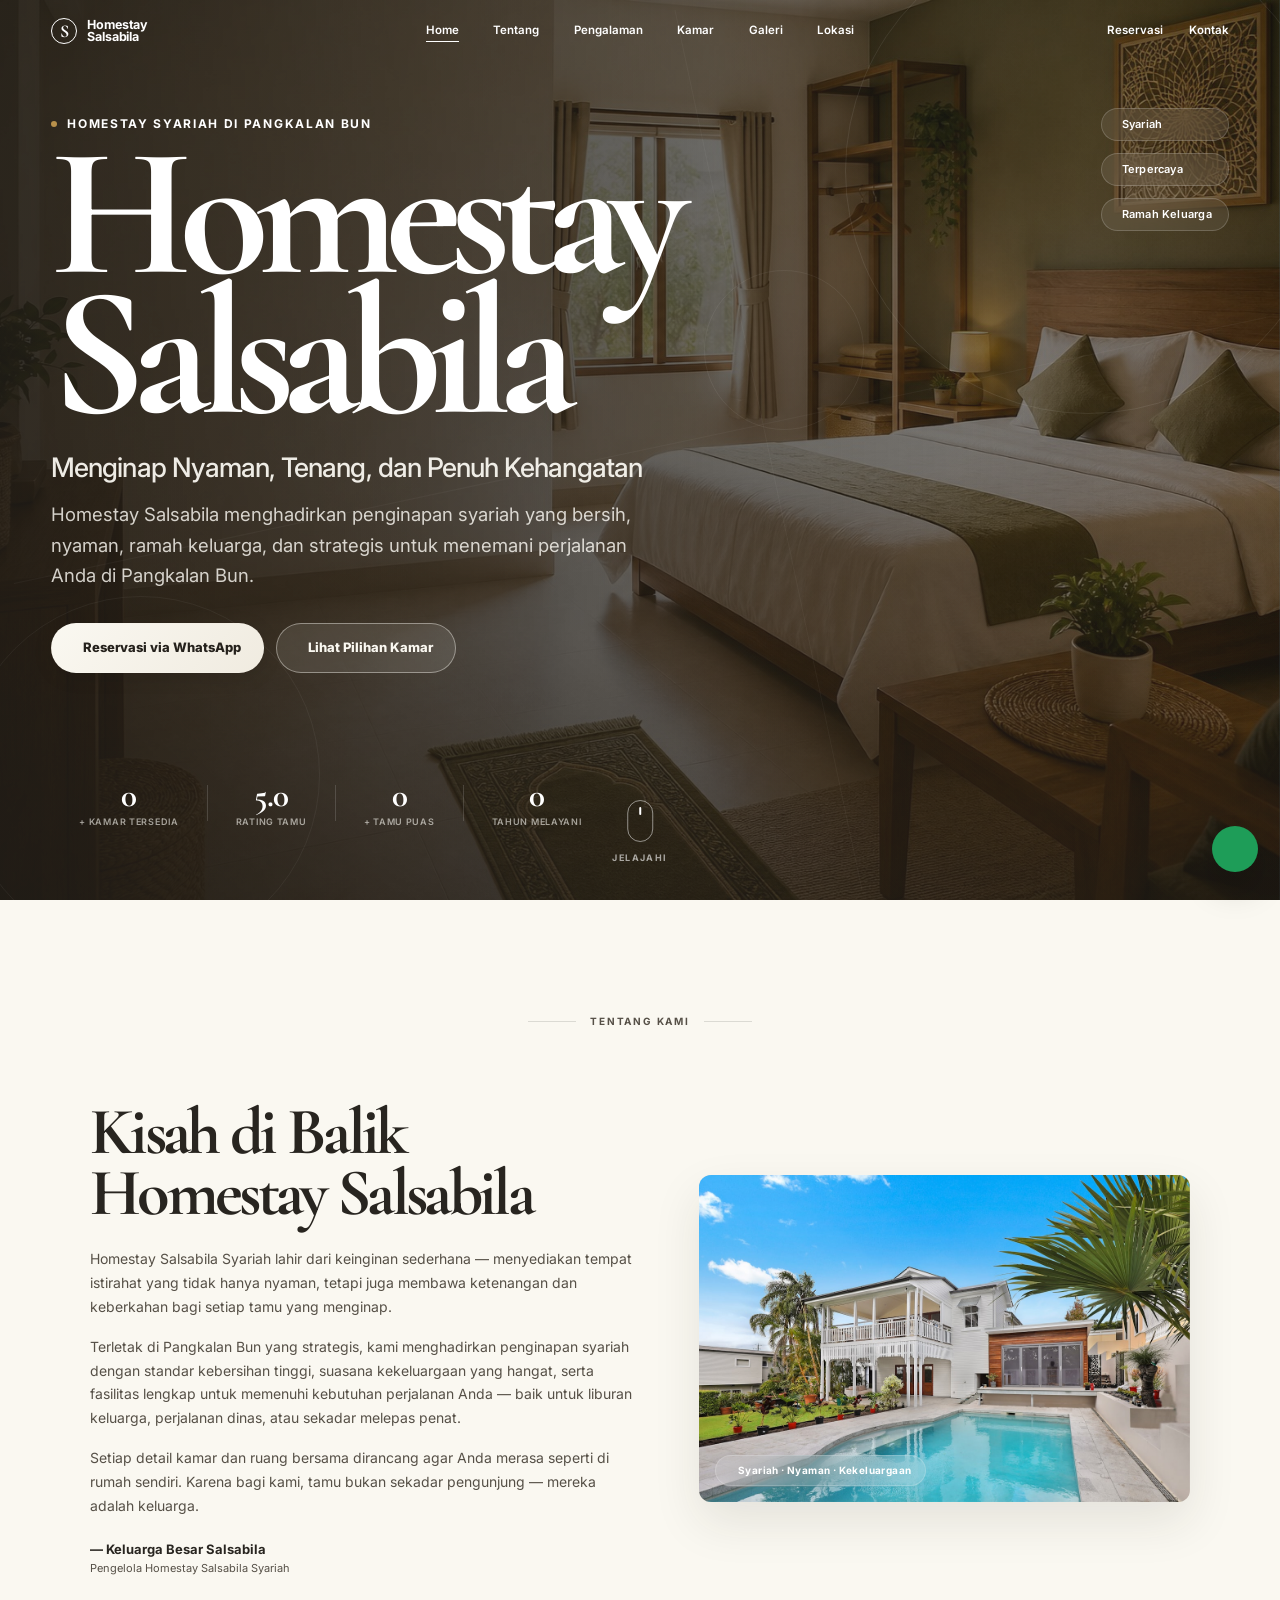
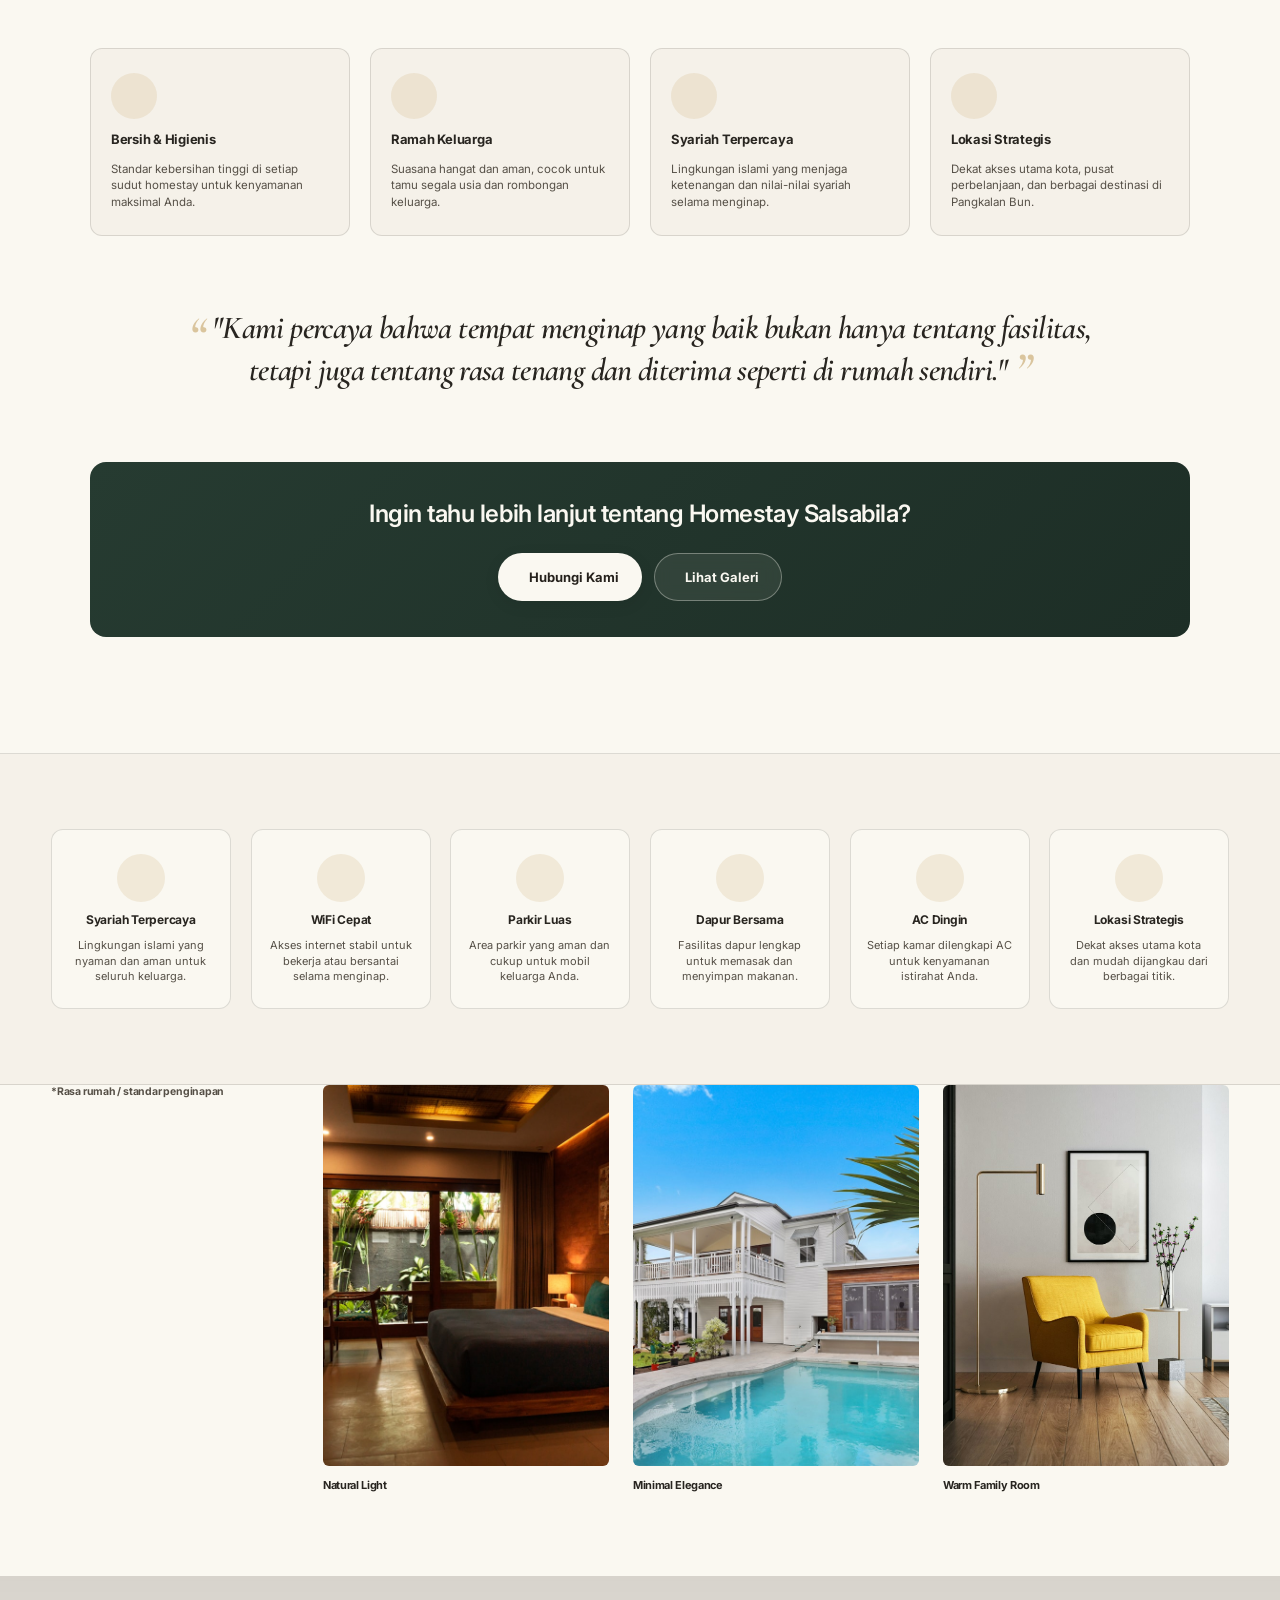
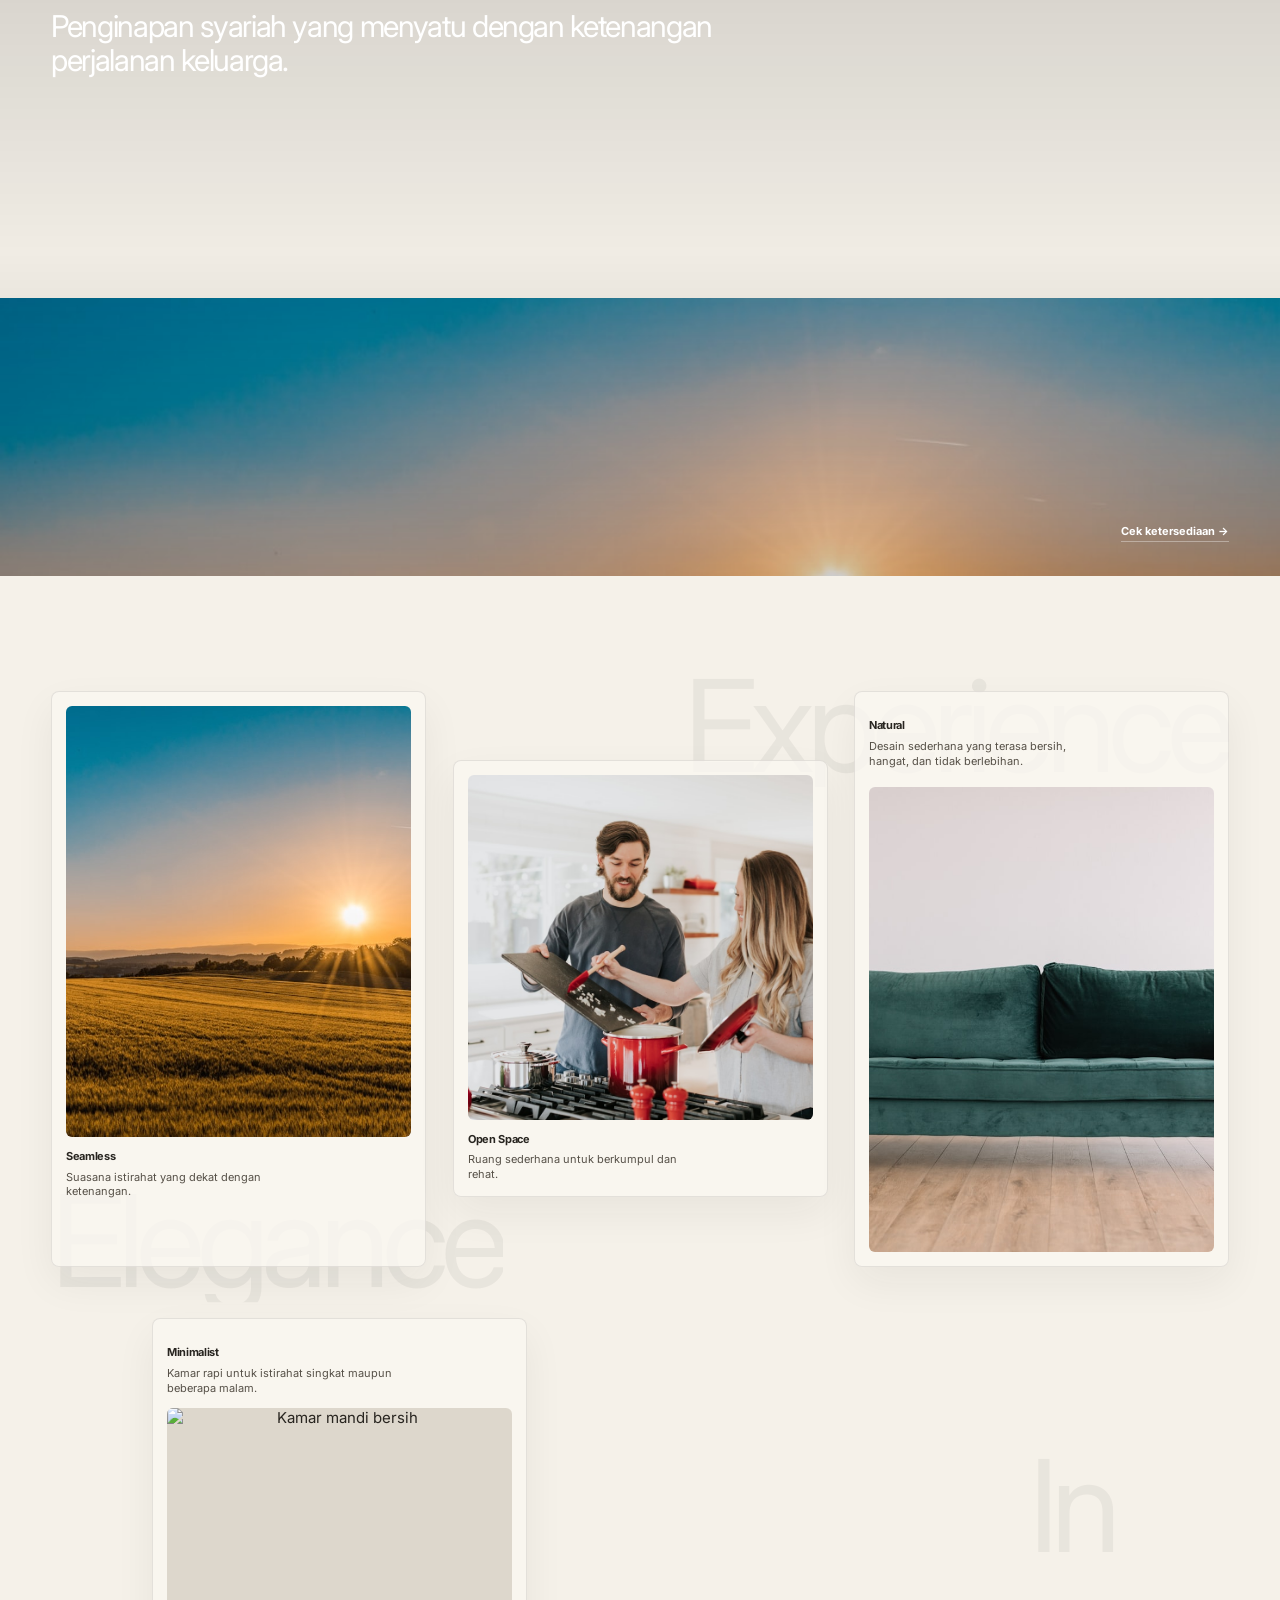
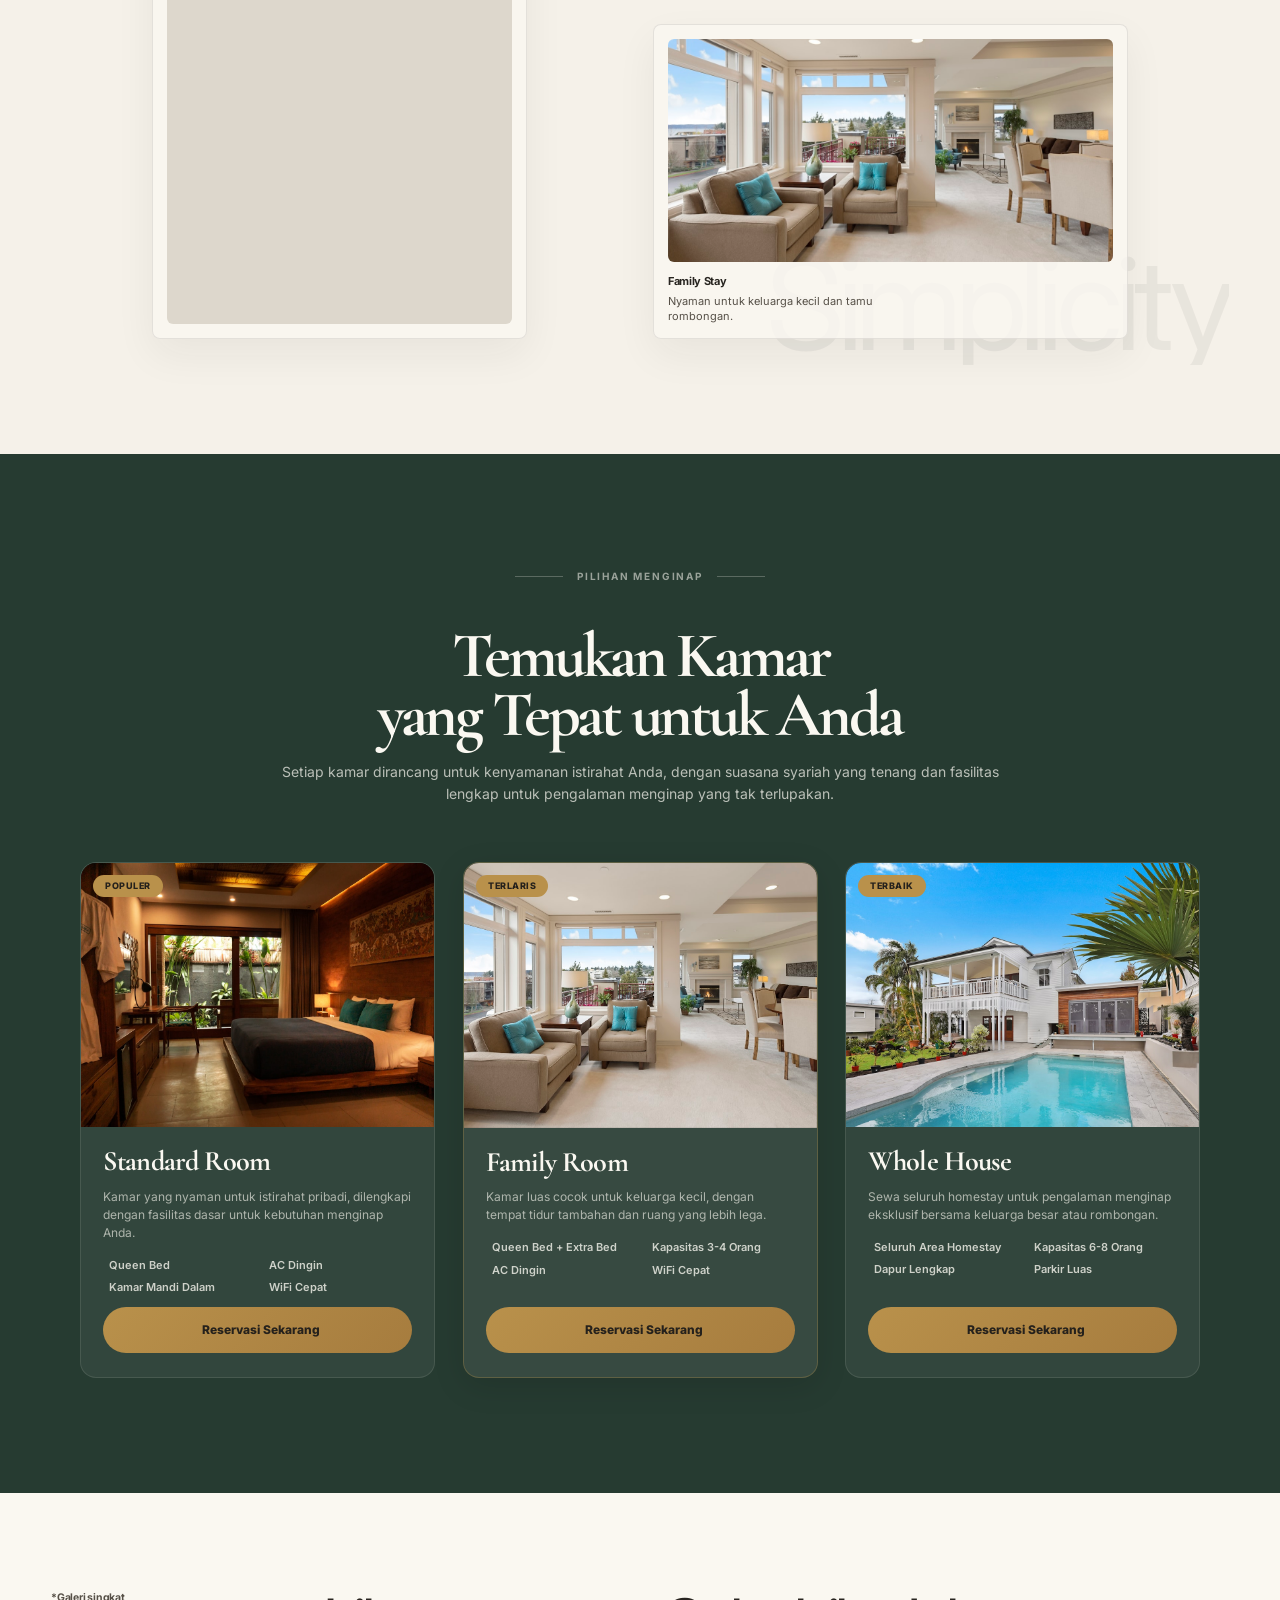
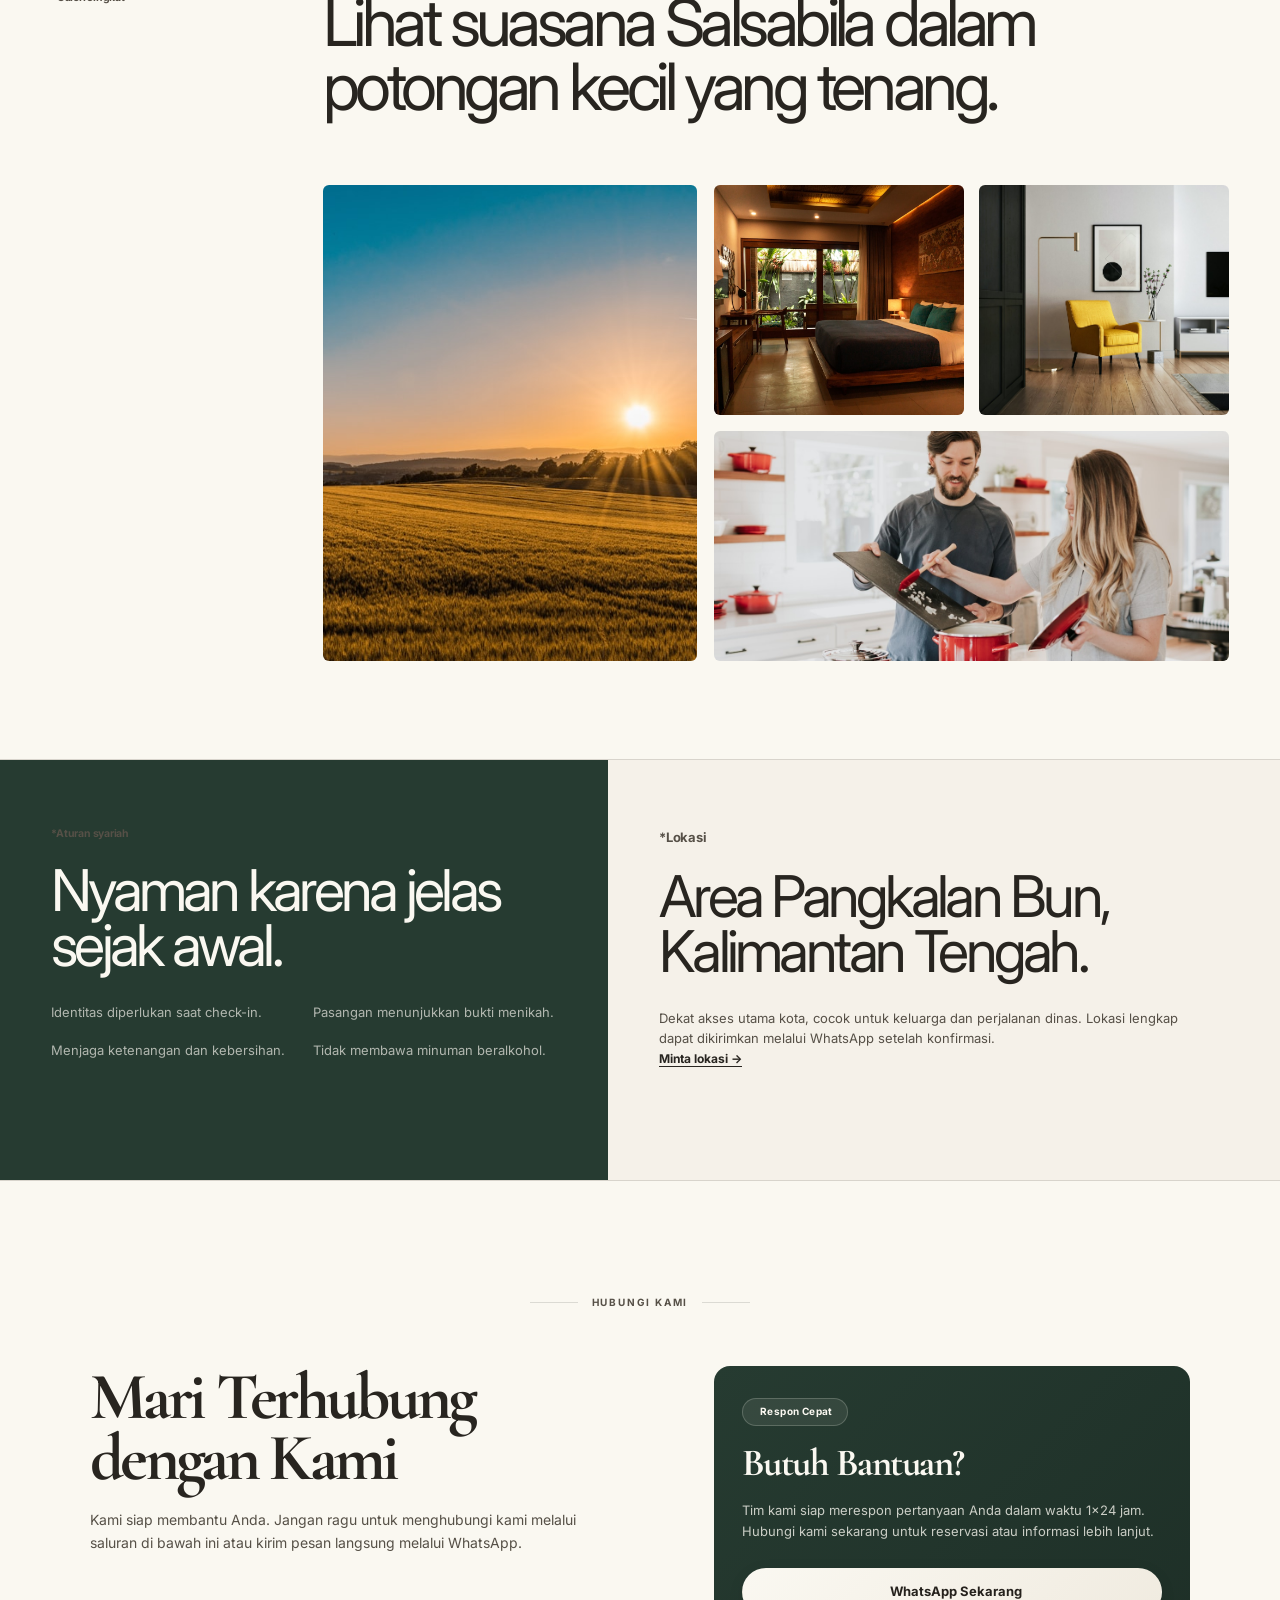
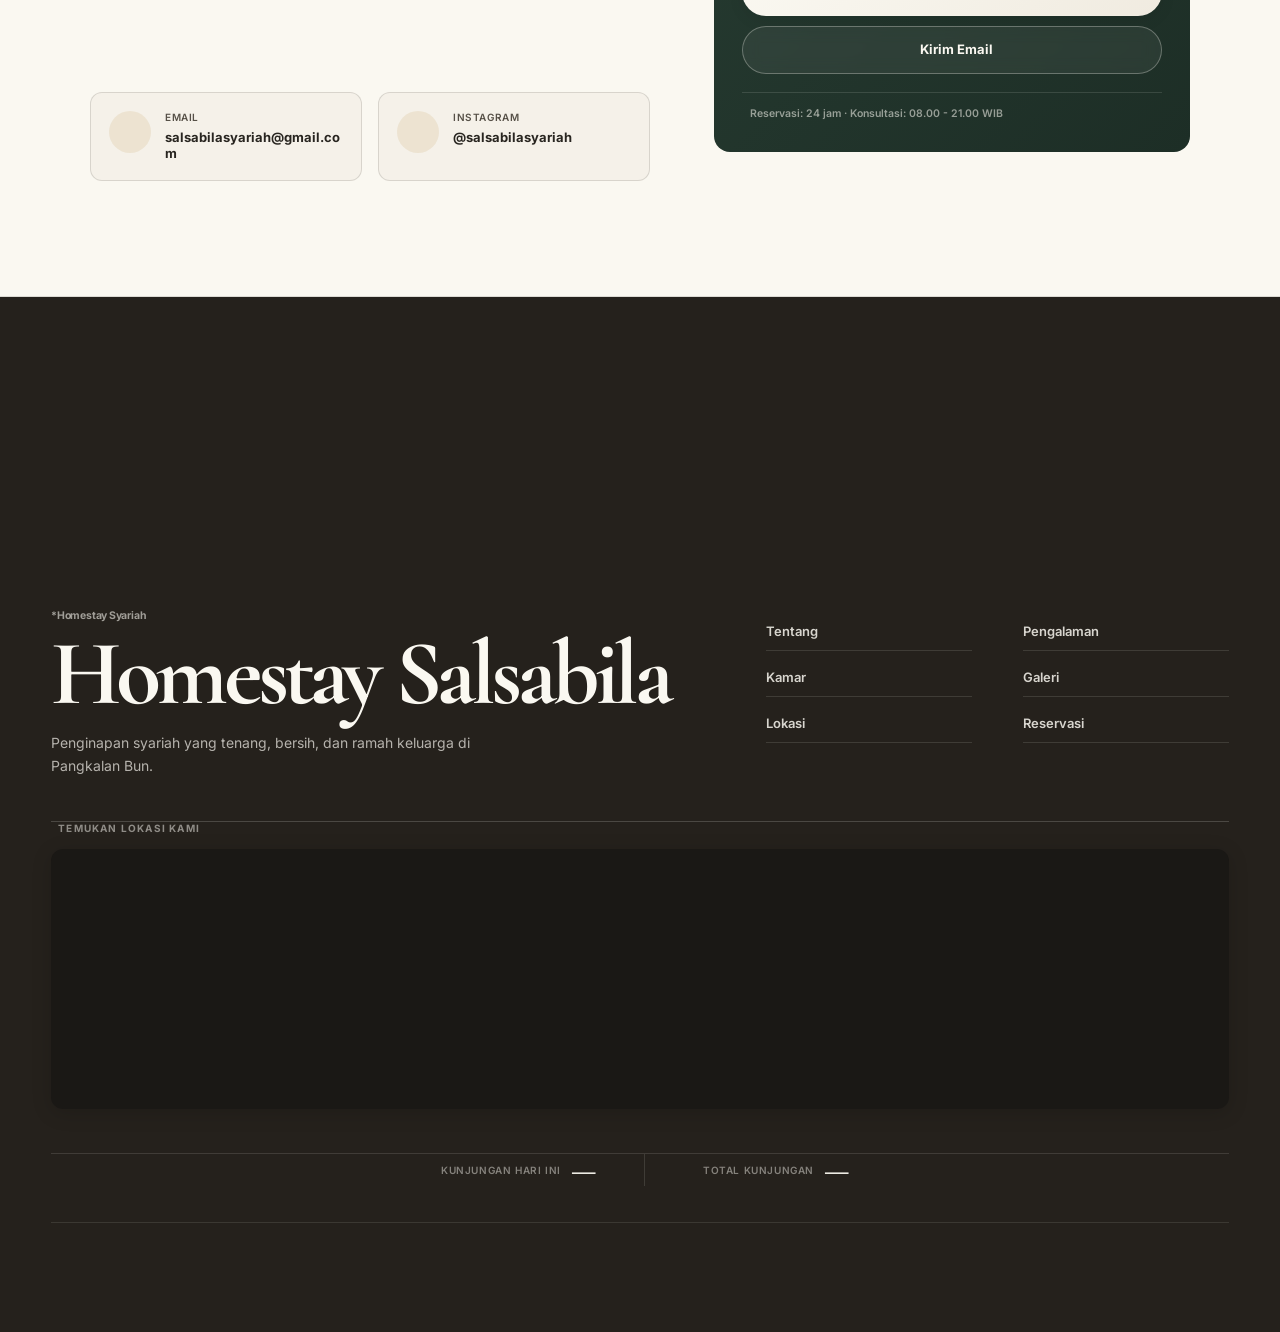
==== index.html @ b88ed438 "feat: website homestay salsabila - premium landing page" ====
<!DOCTYPE html>
<html lang="id">
<head>
  <meta charset="UTF-8">
  <meta name="viewport" content="width=device-width, initial-scale=1.0">
  <meta name="description" content="Homestay Salsabila Syariah, penginapan syariah yang tenang, bersih, dan ramah keluarga di Pangkalan Bun.">
  <title>Homestay Salsabila Syariah | Pangkalan Bun</title>
  <link rel="preconnect" href="https://fonts.googleapis.com">
  <link rel="preconnect" href="https://fonts.gstatic.com" crossorigin>
  <link href="https://fonts.googleapis.com/css2?family=Cormorant+Garamond:wght@500;600;700&family=Inter:wght@400;500;600;700&display=swap" rel="stylesheet">
  <link rel="stylesheet" href="assets/css/style.css">
</head>
<body>
  <!-- Loading Screen -->
  <div class="loader" id="loader" aria-hidden="true">
    <div class="loader-content">
      <div class="loader-icon">
        <span>S</span>
      </div>
      <div class="loader-text">
        <span class="loader-title">Homestay Salsabila</span>
        <span class="loader-sub">Syariah · Nyaman · Kekeluargaan</span>
      </div>
      <div class="loader-bar">
        <span></span>
      </div>
      <div class="loader-dots">
        <span></span><span></span><span></span>
      </div>
    </div>
  </div>
<body>
  <header class="site-header" id="siteHeader">
    <nav class="nav-shell" aria-label="Navigasi utama">
      <a class="brand" href="#home" aria-label="Homestay Salsabila Syariah">
        <span class="brand-icon">S</span>
        <span>Homestay<br>Salsabila</span>
      </a>

      <button class="nav-toggle" id="navToggle" type="button" aria-label="Buka menu" aria-expanded="false">
        <span></span>
        <span></span>
      </button>

      <div class="nav-panel" id="navPanel">
        <a class="nav-link active" href="#home">Home</a>
        <a class="nav-link" href="#tentang">Tentang</a>
        <a class="nav-link" href="#pengalaman">Pengalaman</a>
        <a class="nav-link" href="#kamar">Kamar</a>
        <a class="nav-link" href="#galeri">Galeri</a>
        <a class="nav-link" href="#lokasi">Lokasi</a>
      </div>

      <div class="nav-actions">
        <a href="https://wa.me/6281234567890?text=Halo%20Homestay%20Salsabila%20Syariah%2C%20saya%20ingin%20menanyakan%20ketersediaan%20kamar." target="_blank" rel="noopener">Reservasi</a>
        <a href="#kontak">Kontak</a>
      </div>
    </nav>
  </header>

  <main>
    <section class="hero section-watch" id="home">
      <img class="hero-image" src="assets/img/hero.jpg" alt="Foto utama Homestay Salsabila Syariah">
      <div class="hero-scrim"></div>

      <!-- Decorative floating elements -->
      <div class="hero-deco">
        <div class="deco-circle deco-circle--1"></div>
        <div class="deco-circle deco-circle--2"></div>
        <div class="deco-circle deco-circle--3"></div>
        <div class="deco-line deco-line--h"></div>
        <div class="deco-line deco-line--v"></div>
      </div>

      <!-- Floating badges -->
      <div class="hero-badges">
        <div class="badge badge--syariah">
          <i data-lucide="moon" aria-hidden="true"></i>
          <span>Syariah</span>
        </div>
        <div class="badge badge--trusted">
          <i data-lucide="star" aria-hidden="true"></i>
          <span>Terpercaya</span>
        </div>
        <div class="badge badge--family">
          <i data-lucide="heart" aria-hidden="true"></i>
          <span>Ramah Keluarga</span>
        </div>
      </div>

      <div class="hero-inner">
        <div class="hero-copy">
          <p class="hero-kicker">
            <span class="kicker-dot"></span>
            Homestay Syariah di Pangkalan Bun
          </p>
          <h1>Homestay Salsabila</h1>
          <p class="hero-tagline">Menginap Nyaman, Tenang, dan Penuh Kehangatan</p>
          <p class="hero-description">Homestay Salsabila menghadirkan penginapan syariah yang bersih, nyaman, ramah keluarga, dan strategis untuk menemani perjalanan Anda di Pangkalan Bun.</p>
          <div class="hero-actions">
            <a class="hero-btn hero-btn-primary" href="https://wa.me/6281234567890?text=Halo%20Homestay%20Salsabila%20Syariah%2C%20saya%20ingin%20menanyakan%20ketersediaan%20kamar." target="_blank" rel="noopener">
              <i data-lucide="message-circle" aria-hidden="true"></i>
              Reservasi via WhatsApp
            </a>
            <a class="hero-btn hero-btn-secondary" href="#kamar">
              <i data-lucide="chevron-right" aria-hidden="true"></i>
              Lihat Pilihan Kamar
            </a>
          </div>
        </div>

        <!-- Trust Stats -->
        <div class="hero-stats">
          <div class="stat-item">
            <span class="stat-number" data-count="50">0</span>
            <span class="stat-label">+ Kamar Tersedia</span>
          </div>
          <div class="stat-divider"></div>
          <div class="stat-item">
            <span class="stat-number">5.0</span>
            <span class="stat-label">Rating Tamu</span>
          </div>
          <div class="stat-divider"></div>
          <div class="stat-item">
            <span class="stat-number" data-count="200">0</span>
            <span class="stat-label">+ Tamu Puas</span>
          </div>
          <div class="stat-divider"></div>
          <div class="stat-item">
            <span class="stat-number" data-count="3">0</span>
            <span class="stat-label">Tahun Melayani</span>
          </div>
        </div>

        <a class="scroll-cue" href="#tentang" aria-label="Lihat detail">
          <span></span>
          <span class="scroll-text">Jelajahi</span>
        </a>
      </div>
    </section>

    <section class="about section-watch" id="tentang">
      <div class="about-shell">
        <!-- Section label -->
        <div class="about-label">
          <span class="about-label-line"></span>
          <span class="about-label-text">Tentang Kami</span>
          <span class="about-label-line"></span>
        </div>

        <!-- Main story -->
        <div class="about-story">
          <div class="about-story-text">
            <h2>Kisah di Balik<br>Homestay Salsabila</h2>
            <div class="about-story-content">
              <p>Homestay Salsabila Syariah lahir dari keinginan sederhana — menyediakan tempat istirahat yang tidak hanya nyaman, tetapi juga membawa ketenangan dan keberkahan bagi setiap tamu yang menginap.</p>
              <p>Terletak di Pangkalan Bun yang strategis, kami menghadirkan penginapan syariah dengan standar kebersihan tinggi, suasana kekeluargaan yang hangat, serta fasilitas lengkap untuk memenuhi kebutuhan perjalanan Anda — baik untuk liburan keluarga, perjalanan dinas, atau sekadar melepas penat.</p>
              <p>Setiap detail kamar dan ruang bersama dirancang agar Anda merasa seperti di rumah sendiri. Karena bagi kami, tamu bukan sekadar pengunjung — mereka adalah keluarga.</p>
            </div>
            <div class="about-signature">
              <span class="about-signature-name">— Keluarga Besar Salsabila</span>
              <span class="about-signature-role">Pengelola Homestay Salsabila Syariah</span>
            </div>
          </div>
          <div class="about-story-media">
            <div class="about-image-stack">
              <img src="assets/img/gallery-exterior.jpg" alt="Fasad Homestay Salsabila" loading="lazy">
              <div class="about-image-accent">
                <i data-lucide="home" aria-hidden="true"></i>
                <span>Syariah · Nyaman · Kekeluargaan</span>
              </div>
            </div>
          </div>
        </div>

        <!-- Values pillars -->
        <div class="about-values">
          <article class="about-value-card">
            <div class="value-icon">
              <i data-lucide="leaf" aria-hidden="true"></i>
            </div>
            <h3>Bersih & Higienis</h3>
            <p>Standar kebersihan tinggi di setiap sudut homestay untuk kenyamanan maksimal Anda.</p>
          </article>
          <article class="about-value-card">
            <div class="value-icon">
              <i data-lucide="users" aria-hidden="true"></i>
            </div>
            <h3>Ramah Keluarga</h3>
            <p>Suasana hangat dan aman, cocok untuk tamu segala usia dan rombongan keluarga.</p>
          </article>
          <article class="about-value-card">
            <div class="value-icon">
              <i data-lucide="moon" aria-hidden="true"></i>
            </div>
            <h3>Syariah Terpercaya</h3>
            <p>Lingkungan islami yang menjaga ketenangan dan nilai-nilai syariah selama menginap.</p>
          </article>
          <article class="about-value-card">
            <div class="value-icon">
              <i data-lucide="map-pin" aria-hidden="true"></i>
            </div>
            <h3>Lokasi Strategis</h3>
            <p>Dekat akses utama kota, pusat perbelanjaan, dan berbagai destinasi di Pangkalan Bun.</p>
          </article>
        </div>

        <!-- Mission statement -->
        <div class="about-mission">
          <blockquote>
            <p>"Kami percaya bahwa tempat menginap yang baik bukan hanya tentang fasilitas, tetapi juga tentang rasa tenang dan diterima seperti di rumah sendiri."</p>
          </blockquote>
        </div>

        <!-- CTA -->
        <div class="about-cta">
          <p>Ingin tahu lebih lanjut tentang Homestay Salsabila?</p>
          <div class="about-cta-actions">
            <a class="about-btn about-btn-primary" href="https://wa.me/6281234567890?text=Halo%20Homestay%20Salsabila%20Syariah%2C%20saya%20ingin%20mengetahui%20lebih%20lanjut%20tentang%20homestay." target="_blank" rel="noopener">
              <i data-lucide="message-circle" aria-hidden="true"></i>
              Hubungi Kami
            </a>
            <a class="about-btn about-btn-secondary" href="#galeri">
              <i data-lucide="image" aria-hidden="true"></i>
              Lihat Galeri
            </a>
          </div>
        </div>
      </div>
    </section>

    <!-- Amenities / Why Choose Us -->
    <section class="amenities-strip" aria-label="Mengapa memilih kami">
      <div class="amenities-grid">
        <article class="amenity-card">
          <div class="amenity-icon">
            <i data-lucide="shield-check" aria-hidden="true"></i>
          </div>
          <h3>Syariah Terpercaya</h3>
          <p>Lingkungan islami yang nyaman dan aman untuk seluruh keluarga.</p>
        </article>
        <article class="amenity-card">
          <div class="amenity-icon">
            <i data-lucide="wifi" aria-hidden="true"></i>
          </div>
          <h3>WiFi Cepat</h3>
          <p>Akses internet stabil untuk bekerja atau bersantai selama menginap.</p>
        </article>
        <article class="amenity-card">
          <div class="amenity-icon">
            <i data-lucide="car" aria-hidden="true"></i>
          </div>
          <h3>Parkir Luas</h3>
          <p>Area parkir yang aman dan cukup untuk mobil keluarga Anda.</p>
        </article>
        <article class="amenity-card">
          <div class="amenity-icon">
            <i data-lucide="utensils-crossed" aria-hidden="true"></i>
          </div>
          <h3>Dapur Bersama</h3>
          <p>Fasilitas dapur lengkap untuk memasak dan menyimpan makanan.</p>
        </article>
        <article class="amenity-card">
          <div class="amenity-icon">
            <i data-lucide="wind" aria-hidden="true"></i>
          </div>
          <h3>AC Dingin</h3>
          <p>Setiap kamar dilengkapi AC untuk kenyamanan istirahat Anda.</p>
        </article>
        <article class="amenity-card">
          <div class="amenity-icon">
            <i data-lucide="map-pin" aria-hidden="true"></i>
          </div>
          <h3>Lokasi Strategis</h3>
          <p>Dekat akses utama kota dan mudah dijangkau dari berbagai titik.</p>
        </article>
      </div>
    </section>

    <section class="image-cards" aria-label="Sorotan homestay">
      <p class="tiny-label">*Rasa rumah / standar penginapan</p>
      <div class="mini-gallery" id="miniGallery">
        <article>
          <button class="gallery-trigger" type="button" data-lightbox="assets/img/gallery-bedroom.jpg" data-caption="Kamar dengan cahaya natural">
            <img src="assets/img/gallery-bedroom.jpg" alt="Kamar dengan cahaya natural" loading="lazy">
          </button>
          <h2>Natural Light</h2>
        </article>
        <article>
          <button class="gallery-trigger" type="button" data-lightbox="assets/img/gallery-exterior.jpg" data-caption="Kesederhanaan fasad">
            <img src="assets/img/gallery-exterior.jpg" alt="Tampak depan homestay" loading="lazy">
          </button>
          <h2>Minimal Elegance</h2>
        </article>
        <article>
          <button class="gallery-trigger" type="button" data-lightbox="assets/img/gallery-living.jpg" data-caption="Ruang bersama yang lapang">
            <img src="assets/img/gallery-living.jpg" alt="Ruang keluarga" loading="lazy">
          </button>
          <h2>Warm Family Room</h2>
        </article>
      </div>
    </section>

    <section class="landscape-band">
      <img src="assets/img/gallery-landscape.jpg" alt="Lanskap tenang di sekitar homestay" loading="lazy">
      <div class="band-caption">
        <p>Penginapan syariah yang menyatu dengan ketenangan perjalanan keluarga.</p>
        <a href="https://wa.me/6281234567890?text=Halo%20Homestay%20Salsabila%20Syariah%2C%20saya%20ingin%20menanyakan%20ketersediaan%20kamar." target="_blank" rel="noopener">Cek ketersediaan &rarr;</a>
      </div>
    </section>

    <section class="editorial section-watch" id="pengalaman">
      <div class="editorial-cell image-a">
        <button class="gallery-trigger" type="button" data-lightbox="assets/img/gallery-landscape.jpg" data-caption="Area homestay yang tenang">
          <img src="assets/img/gallery-landscape.jpg" alt="Homestay di lanskap terbuka" loading="lazy">
        </button>
        <h3>Seamless</h3>
        <p>Suasana istirahat yang dekat dengan ketenangan.</p>
      </div>

      <h2 class="display-word word-experience">Experience</h2>

      <div class="editorial-cell image-b">
        <button class="gallery-trigger" type="button" data-lightbox="assets/img/gallery-kitchen.jpg" data-caption="Dapur dan area bersama">
          <img src="assets/img/gallery-kitchen.jpg" alt="Sudut dapur homestay" loading="lazy">
        </button>
        <h3>Open Space</h3>
        <p>Ruang sederhana untuk berkumpul dan rehat.</p>
      </div>

      <div class="editorial-copy image-c">
        <h3>Natural</h3>
        <p>Desain sederhana yang terasa bersih, hangat, dan tidak berlebihan.</p>
        <button class="gallery-trigger" type="button" data-lightbox="assets/img/gallery-dining.jpg" data-caption="Ruang makan yang hangat dan bersih">
          <img src="assets/img/gallery-dining.jpg" alt="Ruang makan homestay" loading="lazy">
        </button>
      </div>

      <h2 class="display-word word-elegance">Elegance</h2>

      <div class="editorial-cell image-d">
        <h3>Minimalist</h3>
        <p>Kamar rapi untuk istirahat singkat maupun beberapa malam.</p>
        <button class="gallery-trigger" type="button" data-lightbox="assets/img/gallery-bathroom.jpg" data-caption="Kamar mandi bersih">
          <img src="assets/img/gallery-bathroom.jpg" alt="Kamar mandi bersih" loading="lazy">
        </button>
      </div>

      <div class="editorial-cell image-e">
        <button class="gallery-trigger" type="button" data-lightbox="assets/img/gallery-family-room.jpg" data-caption="Family room">
          <img src="assets/img/gallery-family-room.jpg" alt="Family room" loading="lazy">
        </button>
        <h3>Family Stay</h3>
        <p>Nyaman untuk keluarga kecil dan tamu rombongan.</p>
      </div>

      <h2 class="display-word word-in">In</h2>
      <h2 class="display-word word-simplicity">Simplicity</h2>
    </section>

    <section class="rooms section-watch" id="kamar">
      <!-- Section label -->
      <div class="rooms-label">
        <span class="rooms-label-line"></span>
        <span class="rooms-label-text">Pilihan Menginap</span>
        <span class="rooms-label-line"></span>
      </div>

      <div class="rooms-header">
        <h2>Temukan Kamar<br>yang Tepat untuk Anda</h2>
        <p>Setiap kamar dirancang untuk kenyamanan istirahat Anda, dengan suasana syariah yang tenang dan fasilitas lengkap untuk pengalaman menginap yang tak terlupakan.</p>
      </div>

      <div class="rooms-grid">
        <!-- Standard Room -->
        <article class="room-card">
          <div class="room-card-image">
            <img src="assets/img/gallery-bedroom.jpg" alt="Standard Room" loading="lazy">
            <div class="room-card-badge">Populer</div>
          </div>
          <div class="room-card-body">
            <h3>Standard Room</h3>
            <p class="room-card-desc">Kamar yang nyaman untuk istirahat pribadi, dilengkapi dengan fasilitas dasar untuk kebutuhan menginap Anda.</p>
            <ul class="room-card-features">
              <li><i data-lucide="bed-double" aria-hidden="true"></i>Queen Bed</li>
              <li><i data-lucide="wind" aria-hidden="true"></i>AC Dingin</li>
              <li><i data-lucide="bath" aria-hidden="true"></i>Kamar Mandi Dalam</li>
              <li><i data-lucide="wifi" aria-hidden="true"></i>WiFi Cepat</li>
            </ul>
            <a class="room-card-btn" href="https://wa.me/6281234567890?text=Halo%20Homestay%20Salsabila%20Syariah%2C%20saya%20ingin%20reservasi%20Standard%20Room." target="_blank" rel="noopener">
              <i data-lucide="message-circle" aria-hidden="true"></i>
              Reservasi Sekarang
            </a>
          </div>
        </article>

        <!-- Family Room -->
        <article class="room-card room-card--featured">
          <div class="room-card-image">
            <img src="assets/img/gallery-family-room.jpg" alt="Family Room" loading="lazy">
            <div class="room-card-badge">Terlaris</div>
          </div>
          <div class="room-card-body">
            <h3>Family Room</h3>
            <p class="room-card-desc">Kamar luas cocok untuk keluarga kecil, dengan tempat tidur tambahan dan ruang yang lebih lega.</p>
            <ul class="room-card-features">
              <li><i data-lucide="bed-double" aria-hidden="true"></i>Queen Bed + Extra Bed</li>
              <li><i data-lucide="users" aria-hidden="true"></i>Kapasitas 3-4 Orang</li>
              <li><i data-lucide="wind" aria-hidden="true"></i>AC Dingin</li>
              <li><i data-lucide="wifi" aria-hidden="true"></i>WiFi Cepat</li>
            </ul>
            <a class="room-card-btn" href="https://wa.me/6281234567890?text=Halo%20Homestay%20Salsabila%20Syariah%2C%20saya%20ingin%20reservasi%20Family%20Room." target="_blank" rel="noopener">
              <i data-lucide="message-circle" aria-hidden="true"></i>
              Reservasi Sekarang
            </a>
          </div>
        </article>

        <!-- Whole House -->
        <article class="room-card">
          <div class="room-card-image">
            <img src="assets/img/gallery-exterior.jpg" alt="Whole House" loading="lazy">
            <div class="room-card-badge">Terbaik</div>
          </div>
          <div class="room-card-body">
            <h3>Whole House</h3>
            <p class="room-card-desc">Sewa seluruh homestay untuk pengalaman menginap eksklusif bersama keluarga besar atau rombongan.</p>
            <ul class="room-card-features">
              <li><i data-lucide="home" aria-hidden="true"></i>Seluruh Area Homestay</li>
              <li><i data-lucide="users" aria-hidden="true"></i>Kapasitas 6-8 Orang</li>
              <li><i data-lucide="utensils-crossed" aria-hidden="true"></i>Dapur Lengkap</li>
              <li><i data-lucide="car" aria-hidden="true"></i>Parkir Luas</li>
            </ul>
            <a class="room-card-btn" href="https://wa.me/6281234567890?text=Halo%20Homestay%20Salsabila%20Syariah%2C%20saya%20ingin%20reservasi%20Whole%20House." target="_blank" rel="noopener">
              <i data-lucide="message-circle" aria-hidden="true"></i>
              Reservasi Sekarang
            </a>
          </div>
        </article>
      </div>
    </section>

    <section class="gallery-board section-watch" id="galeri">
      <p class="tiny-label">*Galeri singkat</p>
      <h2>Lihat suasana Salsabila dalam potongan kecil yang tenang.</h2>
      <div class="board-grid">
        <button class="gallery-trigger" type="button" data-lightbox="assets/img/gallery-landscape.jpg" data-caption="Fasad homestay">
          <img src="assets/img/gallery-landscape.jpg" alt="Fasad homestay" loading="lazy">
        </button>
        <button class="gallery-trigger" type="button" data-lightbox="assets/img/gallery-bedroom.jpg" data-caption="Standard room">
          <img src="assets/img/gallery-bedroom.jpg" alt="Standard room" loading="lazy">
        </button>
        <button class="gallery-trigger" type="button" data-lightbox="assets/img/gallery-living.jpg" data-caption="Ruang keluarga">
          <img src="assets/img/gallery-living.jpg" alt="Ruang keluarga" loading="lazy">
        </button>
        <button class="gallery-trigger" type="button" data-lightbox="assets/img/gallery-kitchen.jpg" data-caption="Dapur bersama">
          <img src="assets/img/gallery-kitchen.jpg" alt="Dapur bersama" loading="lazy">
        </button>
      </div>
    </section>

    <section class="rules-location section-watch" id="lokasi">
      <div class="rules-panel">
        <p class="tiny-label">*Aturan syariah</p>
        <h2>Nyaman karena jelas sejak awal.</h2>
        <div class="rule-list">
          <p>Identitas diperlukan saat check-in.</p>
          <p>Pasangan menunjukkan bukti menikah.</p>
          <p>Menjaga ketenangan dan kebersihan.</p>
          <p>Tidak membawa minuman beralkohol.</p>
        </div>
      </div>
      <div class="location-panel">
        <p class="tiny-label">*Lokasi</p>
        <h2>Area Pangkalan Bun, Kalimantan Tengah.</h2>
        <p>Dekat akses utama kota, cocok untuk keluarga dan perjalanan dinas. Lokasi lengkap dapat dikirimkan melalui WhatsApp setelah konfirmasi.</p>
        <a class="text-link dark" href="https://wa.me/6281234567890?text=Halo%20Homestay%20Salsabila%20Syariah%2C%20saya%20ingin%20menanyakan%20lokasi%20homestay." target="_blank" rel="noopener">Minta lokasi -></a>
      </div>
    </section>

    <section class="kontak section-watch" id="kontak">
      <div class="kontak-shell">
        <!-- Section label -->
        <div class="kontak-label">
          <span class="kontak-label-line"></span>
          <span class="kontak-label-text">Hubungi Kami</span>
          <span class="kontak-label-line"></span>
        </div>

        <div class="kontak-layout">
          <!-- Left: Info cards -->
          <div class="kontak-info">
            <h2>Mari Terhubung<br>dengan Kami</h2>
            <p class="kontak-intro">Kami siap membantu Anda. Jangan ragu untuk menghubungi kami melalui saluran di bawah ini atau kirim pesan langsung melalui WhatsApp.</p>

            <div class="kontak-cards">
              <article class="kontak-card">
                <div class="kontak-card-icon">
                  <i data-lucide="phone" aria-hidden="true"></i>
                </div>
                <div class="kontak-card-body">
                  <span class="kontak-card-label">Telepon / WhatsApp</span>
                  <a class="kontak-card-value" href="https://wa.me/6281234567890?text=Halo%20Homestay%20Salsabila%20Syariah%2C%20saya%20ingin%20menanyakan%20ketersediaan%20kamar." target="_blank" rel="noopener">0812-3456-7890</a>
                </div>
              </article>

              <article class="kontak-card">
                <div class="kontak-card-icon">
                  <i data-lucide="map-pin" aria-hidden="true"></i>
                </div>
                <div class="kontak-card-body">
                  <span class="kontak-card-label">Alamat</span>
                  <p class="kontak-card-value">Area Pangkalan Bun,<br>Kalimantan Tengah</p>
                </div>
              </article>

              <article class="kontak-card">
                <div class="kontak-card-icon">
                  <i data-lucide="mail" aria-hidden="true"></i>
                </div>
                <div class="kontak-card-body">
                  <span class="kontak-card-label">Email</span>
                  <a class="kontak-card-value" href="mailto:salsabilasyariah@gmail.com">salsabilasyariah@gmail.com</a>
                </div>
              </article>

              <article class="kontak-card">
                <div class="kontak-card-icon">
                  <i data-lucide="camera" aria-hidden="true"></i>
                </div>
                <div class="kontak-card-body">
                  <span class="kontak-card-label">Instagram</span>
                  <a class="kontak-card-value" href="https://instagram.com/salsabilasyariah" target="_blank" rel="noopener">@salsabilasyariah</a>
                </div>
              </article>
            </div>
          </div>

          <!-- Right: CTA panel -->
          <div class="kontak-cta-panel">
            <div class="kontak-cta-badge">
              <i data-lucide="message-circle" aria-hidden="true"></i>
              <span>Respon Cepat</span>
            </div>
            <h3>Butuh Bantuan?</h3>
            <p>Tim kami siap merespon pertanyaan Anda dalam waktu 1x24 jam. Hubungi kami sekarang untuk reservasi atau informasi lebih lanjut.</p>
            <div class="kontak-cta-buttons">
              <a class="kontak-btn kontak-btn-primary" href="https://wa.me/6281234567890?text=Halo%20Homestay%20Salsabila%20Syariah%2C%20saya%20ingin%20reservasi%20kamar." target="_blank" rel="noopener">
                <i data-lucide="message-circle" aria-hidden="true"></i>
                WhatsApp Sekarang
              </a>
              <a class="kontak-btn kontak-btn-secondary" href="mailto:salsabilasyariah@gmail.com">
                <i data-lucide="mail" aria-hidden="true"></i>
                Kirim Email
              </a>
            </div>
            <div class="kontak-cta-hours">
              <i data-lucide="clock" aria-hidden="true"></i>
              <span>Reservasi: 24 jam · Konsultasi: 08.00 - 21.00 WIB</span>
            </div>
          </div>
        </div>
      </div>
    </section>

    <section class="footer-image">
      <img src="assets/img/gallery-landscape.jpg" alt="Homestay Salsabila Syariah" loading="lazy">
    </section>
  </main>

  <footer class="site-footer">
    <div class="footer-main">
      <div class="footer-brand-block">
        <p class="tiny-label">*Homestay Syariah</p>
        <h2>Homestay Salsabila</h2>
        <p>Penginapan syariah yang tenang, bersih, dan ramah keluarga di Pangkalan Bun.</p>
      </div>
      <nav class="footer-nav" aria-label="Navigasi footer">
        <a href="#tentang">Tentang</a>
        <a href="#pengalaman">Pengalaman</a>
        <a href="#kamar">Kamar</a>
        <a href="#galeri">Galeri</a>
        <a href="#lokasi">Lokasi</a>
        <a href="https://wa.me/6281234567890?text=Halo%20Homestay%20Salsabila%20Syariah%2C%20saya%20ingin%20menanyakan%20ketersediaan%20kamar." target="_blank" rel="noopener">Reservasi</a>
      </nav>
    </div>

    <!-- Google Maps -->
    <div class="footer-map">
      <div class="footer-map-label">
        <i data-lucide="map-pin" aria-hidden="true"></i>
        <span>Temukan Lokasi Kami</span>
      </div>
      <div class="footer-map-embed">
        <iframe src="https://www.google.com/maps/embed?pb=!1m18!1m12!1m3!1d511259.504543826!2d111.08994254239568!3d-2.683447316975808!2m3!1f0!2f0!3f0!3m2!1i1024!2i768!4f13.1!3m3!1m2!1s0x2df1dc2a1d54927f%3A0x6c8c5e0c5b5c5f0!2sPangkalan%20Bun%2C%20Kabupaten%20Kotawaringin%20Barat%2C%20Kalimantan%20Tengah!5e0!3m2!1sid!2sid!4v1710000000000" allowfullscreen="" loading="lazy" referrerpolicy="no-referrer-when-downgrade" title="Lokasi Homestay Salsabila Syariah di Pangkalan Bun"></iframe>
      </div>
    </div>

    <!-- Visitor Counter -->
    <div class="footer-visitors">
      <div class="visitor-item">
        <i data-lucide="eye" aria-hidden="true"></i>
        <span class="visitor-label">Kunjungan Hari Ini</span>
        <span class="visitor-number" id="visitorToday">0</span>
      </div>
      <div class="visitor-divider"></div>
      <div class="visitor-item">
        <i data-lucide="bar-chart-3" aria-hidden="true"></i>
        <span class="visitor-label">Total Kunjungan</span>
        <span class="visitor-number" id="visitorTotal">0</span>
      </div>
    </div>

    <div class="footer-bottom">
      <span>&copy; 2026 Homestay Salsabila Syariah</span>
      <span>All rights reserved</span>
    </div>
  </footer>

  <a class="floating-whatsapp" href="https://wa.me/6281234567890?text=Halo%20Homestay%20Salsabila%20Syariah%2C%20saya%20ingin%20menanyakan%20ketersediaan%20kamar." target="_blank" rel="noopener" aria-label="Reservasi via WhatsApp">
    <i data-lucide="message-circle" aria-hidden="true"></i>
  </a>

  <button class="back-to-top" id="backToTop" type="button" aria-label="Kembali ke atas">
    <i data-lucide="arrow-up" aria-hidden="true"></i>
  </button>

  <div class="lightbox" id="lightbox" aria-hidden="true" role="dialog" aria-label="Preview galeri">
    <button class="lightbox-close" id="lightboxClose" type="button" aria-label="Tutup preview">
      <i data-lucide="x" aria-hidden="true"></i>
    </button>
    <figure>
      <img id="lightboxImage" src="" alt="">
      <figcaption id="lightboxCaption"></figcaption>
    </figure>
  </div>

  <script src="https://unpkg.com/lucide@latest/dist/umd/lucide.min.js"></script>
  <script src="assets/js/script.js"></script>
</body>
</html>
---- assets/css/style.css ----
:root {
  --cream: #f5f1e9;
  --paper: #faf8f1;
  --ink: #282520;
  --soft-ink: #565047;
  --line: rgba(40, 37, 32, 0.14);
  --blue: #71b9ee;
  --olive: #263b31;
  --gold: #b9914b;
  --gold-light: rgba(185, 145, 75, 0.15);
  --white: #ffffff;
  --dark: #25211c;
  --radius: 999px;
  --nav-height: 62px;
  --page-pad: clamp(18px, 4vw, 56px);
  --section-pad: clamp(72px, 9vw, 128px);
  --ease: cubic-bezier(0.22, 1, 0.36, 1);
  --ease-out: cubic-bezier(0.16, 1, 0.3, 1);
}

* {
  box-sizing: border-box;
}

html {
  overflow-x: hidden;
}

body {
  margin: 0;
  overflow-x: hidden;
  background: var(--cream);
  color: var(--ink);
  font-family: "Inter", system-ui, -apple-system, BlinkMacSystemFont, "Segoe UI", sans-serif;
  font-size: 15px;
  line-height: 1.35;
  text-rendering: optimizeLegibility;
  -webkit-font-smoothing: antialiased;
}

body.menu-open,
body.lightbox-open {
  overflow: hidden;
}

img {
  display: block;
  width: 100%;
  max-width: 100%;
}

a {
  color: inherit;
  text-decoration: none;
}

button {
  background: transparent;
  border: 0;
  color: inherit;
  font: inherit;
  cursor: pointer;
}

/* ─── Header ─── */

.site-header {
  position: fixed;
  inset: 0 0 auto;
  z-index: 60;
  color: var(--white);
  transition: background-color 220ms ease, color 220ms ease, backdrop-filter 220ms ease, box-shadow 220ms ease;
}

.site-header.scrolled,
.site-header.menu-active {
  background: rgba(245, 241, 233, 0.9);
  color: var(--ink);
  backdrop-filter: blur(18px);
  box-shadow: 0 10px 32px rgba(40, 37, 32, 0.06);
}

.nav-shell {
  min-height: var(--nav-height);
  display: grid;
  grid-template-columns: 180px 1fr 180px;
  align-items: center;
  gap: 18px;
  padding: 0 var(--page-pad);
}

.brand {
  display: inline-flex;
  align-items: center;
  gap: 10px;
  width: fit-content;
  font-size: 12.5px;
  font-weight: 700;
  line-height: 1;
  letter-spacing: -0.01em;
}

.brand-icon {
  width: 26px;
  height: 26px;
  display: grid;
  place-items: center;
  border: 1px solid currentColor;
  border-radius: 50%;
  font-family: "Cormorant Garamond", Georgia, serif;
  font-size: 18px;
  line-height: 1;
}

.nav-panel {
  display: flex;
  align-items: center;
  justify-content: center;
  gap: clamp(14px, 2.7vw, 42px);
}

.nav-link,
.nav-actions a {
  position: relative;
  font-size: 11.5px;
  font-weight: 600;
  line-height: 1;
}

.nav-link::after,
.nav-actions a::after {
  content: "";
  position: absolute;
  left: 0;
  right: 0;
  bottom: -5px;
  height: 1px;
  background: currentColor;
  transform: scaleX(0);
  transform-origin: right;
  transition: transform 170ms ease;
}

.nav-link:hover::after,
.nav-link.active::after,
.nav-actions a:hover::after {
  transform: scaleX(1);
  transform-origin: left;
}

.nav-actions {
  display: flex;
  justify-content: flex-end;
  gap: 26px;
}

.nav-toggle {
  position: relative;
  display: none;
  width: 42px;
  height: 42px;
  place-items: center;
  justify-self: end;
  border-radius: 50%;
  background: rgba(255, 255, 255, 0.14);
}

.nav-toggle span {
  position: absolute;
  width: 18px;
  height: 1px;
  background: currentColor;
  transition: transform 180ms ease;
}

.nav-toggle span:first-child {
  transform: translateY(-4px);
}

.nav-toggle span:last-child {
  transform: translateY(4px);
}

.nav-toggle.is-open span:first-child {
  transform: rotate(45deg);
}

.nav-toggle.is-open span:last-child {
  transform: rotate(-45deg);
}

/* ─── Hero ─── */

.hero {
  position: relative;
  min-height: 100svh;
  overflow: hidden;
  background: #7fc7f6;
}

.hero-image {
  position: absolute;
  inset: 0;
  width: 100%;
  height: 100%;
  object-fit: cover;
  object-position: center;
  will-change: transform;
}

.hero-scrim {
  position: absolute;
  inset: 0;
  background:
    linear-gradient(90deg, rgba(31, 28, 23, 0.82) 0%, rgba(31, 28, 23, 0.58) 45%, rgba(31, 28, 23, 0.2) 100%),
    linear-gradient(180deg, rgba(31, 28, 23, 0.2) 0%, rgba(31, 28, 23, 0.28) 70%, rgba(31, 28, 23, 0.56) 100%),
    linear-gradient(0deg, rgba(122, 76, 36, 0.18), rgba(38, 59, 49, 0.14));
}

/* Decorative Elements */
.hero-deco {
  position: absolute;
  inset: 0;
  z-index: 1;
  pointer-events: none;
  overflow: hidden;
}

.deco-circle {
  position: absolute;
  border-radius: 50%;
  border: 1px solid rgba(255, 255, 255, 0.08);
}

.deco-circle--1 {
  top: -8%;
  right: -4%;
  width: min(520px, 38vw);
  height: min(520px, 38vw);
  animation: decoFloat 20s ease-in-out infinite;
}

.deco-circle--2 {
  bottom: -6%;
  left: -3%;
  width: min(380px, 28vw);
  height: min(380px, 28vw);
  border-color: rgba(255, 255, 255, 0.05);
  animation: decoFloat 26s ease-in-out 3s infinite reverse;
}

.deco-circle--3 {
  top: 30%;
  left: 55%;
  width: min(160px, 14vw);
  height: min(160px, 14vw);
  border-color: rgba(255, 255, 255, 0.06);
  animation: decoFloat 18s ease-in-out 6s infinite;
}

.deco-line {
  position: absolute;
  background: rgba(255, 255, 255, 0.04);
}

.deco-line--h {
  top: 50%;
  left: 0;
  right: 0;
  height: 1px;
  transform: rotate(-12deg);
}

.deco-line--v {
  top: 0;
  bottom: 0;
  left: 60%;
  width: 1px;
  transform: rotate(-12deg);
}

/* Floating Badges */
.hero-badges {
  position: absolute;
  z-index: 3;
  top: clamp(80px, 12vh, 140px);
  right: var(--page-pad);
  display: flex;
  flex-direction: column;
  gap: 12px;
}

.badge {
  display: inline-flex;
  align-items: center;
  gap: 8px;
  padding: 8px 16px 8px 12px;
  border: 1px solid rgba(255, 255, 255, 0.18);
  border-radius: 999px;
  background: rgba(255, 255, 255, 0.08);
  backdrop-filter: blur(14px);
  color: var(--white);
  font-size: 11px;
  font-weight: 600;
  letter-spacing: 0.02em;
  opacity: 0;
  animation: badgeSlideIn 700ms var(--ease-out) forwards;
  transition: transform 280ms var(--ease), background 280ms ease, box-shadow 280ms ease;
}

.badge svg {
  width: 14px;
  height: 14px;
  opacity: 0.85;
}

.badge--syariah {
  animation-delay: 600ms;
}

.badge--trusted {
  animation-delay: 780ms;
}

.badge--family {
  animation-delay: 960ms;
}

.badge:hover {
  transform: translateX(-4px) scale(1.04);
  background: rgba(255, 255, 255, 0.14);
  box-shadow: 0 8px 24px rgba(0, 0, 0, 0.12);
}

.hero-inner {
  position: relative;
  z-index: 2;
  min-height: 100svh;
  display: flex;
  flex-direction: column;
  justify-content: center;
  padding: calc(var(--nav-height) + 40px) var(--page-pad) 72px;
  color: var(--white);
  text-align: left;
}

.hero-copy {
  width: min(1040px, 100%);
  padding-top: 10px;
}

.hero-kicker {
  display: inline-flex;
  align-items: center;
  gap: 10px;
  margin: 0;
  max-width: 520px;
  font-size: 12px;
  font-weight: 700;
  letter-spacing: 0.14em;
  text-transform: uppercase;
}

.kicker-dot {
  display: inline-block;
  width: 6px;
  height: 6px;
  border-radius: 50%;
  background: var(--gold);
  animation: pulse 2s ease-in-out infinite;
}

.hero h1 {
  max-width: 1120px;
  margin: 12px 0 0;
  font-family: "Cormorant Garamond", Georgia, serif;
  font-size: clamp(5.4rem, 14.4vw, 15.2rem);
  font-weight: 700;
  line-height: 0.76;
  letter-spacing: -0.072em;
  text-wrap: balance;
}

.hero-tagline {
  max-width: 760px;
  margin: 28px 0 0;
  color: rgba(250, 248, 241, 0.94);
  font-family: "Inter", system-ui, sans-serif;
  font-size: clamp(1.1rem, 2.1vw, 2.05rem);
  font-weight: 500;
  line-height: 1.14;
  letter-spacing: -0.035em;
}

.hero-description {
  max-width: 620px;
  margin: 16px 0 0;
  color: rgba(250, 248, 241, 0.82);
  font-size: clamp(0.98rem, 1.45vw, 1.16rem);
  line-height: 1.65;
}

.hero-actions {
  display: flex;
  flex-wrap: wrap;
  gap: 12px;
  margin-top: 32px;
}

.hero-btn {
  position: relative;
  min-height: 50px;
  display: inline-flex;
  align-items: center;
  justify-content: center;
  gap: 9px;
  padding: 14px 22px;
  border: 1px solid transparent;
  border-radius: 999px;
  font-size: 13px;
  font-weight: 800;
  line-height: 1;
  transition: transform 180ms var(--ease), background-color 180ms ease, border-color 180ms ease, color 180ms ease, box-shadow 280ms ease;
  overflow: hidden;
}

.hero-btn svg {
  width: 18px;
  height: 18px;
}

.hero-btn:hover,
.hero-btn:focus-visible {
  transform: translateY(-3px);
}

.hero-btn-primary {
  background: linear-gradient(135deg, var(--paper) 0%, #f0ebe0 100%);
  color: var(--dark);
  box-shadow: 0 4px 20px rgba(0, 0, 0, 0.1);
}

.hero-btn-primary:hover,
.hero-btn-primary:focus-visible {
  box-shadow: 0 8px 30px rgba(0, 0, 0, 0.18);
}

.hero-btn-secondary {
  border-color: rgba(250, 248, 241, 0.42);
  background: rgba(250, 248, 241, 0.1);
  color: var(--paper);
  backdrop-filter: blur(12px);
}

.hero-btn-secondary:hover,
.hero-btn-secondary:focus-visible {
  background: rgba(250, 248, 241, 0.18);
  border-color: rgba(250, 248, 241, 0.7);
  box-shadow: 0 6px 28px rgba(0, 0, 0, 0.1);
}

/* Trust Stats */
.hero-stats {
  display: flex;
  align-items: center;
  gap: 0;
  margin-top: auto;
  padding-top: 48px;
  width: fit-content;
}

.stat-item {
  display: flex;
  flex-direction: column;
  align-items: center;
  gap: 4px;
  padding: 0 28px;
  opacity: 0;
  animation: revealUp 700ms var(--ease-out) 1000ms forwards;
}

.stat-item:nth-child(3) { animation-delay: 1050ms; }
.stat-item:nth-child(5) { animation-delay: 1100ms; }
.stat-item:nth-child(7) { animation-delay: 1150ms; }

.stat-number {
  font-family: "Cormorant Garamond", Georgia, serif;
  font-size: clamp(1.6rem, 2.6vw, 2.4rem);
  font-weight: 700;
  line-height: 1;
  letter-spacing: -0.03em;
  color: var(--white);
}

.stat-label {
  font-size: 9px;
  font-weight: 600;
  letter-spacing: 0.08em;
  text-transform: uppercase;
  color: rgba(250, 248, 241, 0.6);
  white-space: nowrap;
}

.stat-divider {
  width: 1px;
  height: 36px;
  background: rgba(255, 255, 255, 0.15);
  opacity: 0;
  animation: revealUp 700ms var(--ease-out) forwards;
}

.stat-divider:nth-child(2) { animation-delay: 1025ms; }
.stat-divider:nth-child(4) { animation-delay: 1075ms; }
.stat-divider:nth-child(6) { animation-delay: 1125ms; }

/* Scroll Cue */
.scroll-cue {
  position: absolute;
  left: 50%;
  bottom: 36px;
  display: grid;
  justify-items: center;
  gap: 10px;
  color: var(--white);
  transform: translateX(-50%);
  text-decoration: none;
}

.scroll-cue span:first-child {
  width: 26px;
  height: 42px;
  border: 1px solid rgba(255, 255, 255, 0.5);
  border-radius: 999px;
  position: relative;
}

.scroll-cue span:first-child::after {
  content: "";
  position: absolute;
  top: 6px;
  left: 50%;
  width: 2px;
  height: 8px;
  background: var(--white);
  border-radius: 2px;
  transform: translateX(-50%);
  animation: scrollDot 2s ease-in-out infinite;
}

.scroll-text {
  font-size: 9px;
  font-weight: 700;
  letter-spacing: 0.16em;
  text-transform: uppercase;
  color: rgba(255, 255, 255, 0.6);
}

/* ─── About Section ─── */

.about {
  background: var(--paper);
  border-bottom: 1px solid var(--line);
  padding: var(--section-pad) var(--page-pad);
}

.about-shell {
  max-width: 1100px;
  margin: 0 auto;
  display: flex;
  flex-direction: column;
  gap: clamp(44px, 6vw, 72px);
}

/* Label */
.about-label {
  display: flex;
  align-items: center;
  justify-content: center;
  gap: 14px;
}

.about-label-line {
  flex: 0 1 48px;
  height: 1px;
  background: var(--line);
}

.about-label-text {
  font-size: 10px;
  font-weight: 700;
  letter-spacing: 0.18em;
  text-transform: uppercase;
  color: var(--soft-ink);
}

/* Story */
.about-story {
  display: grid;
  grid-template-columns: 1fr 0.9fr;
  gap: clamp(32px, 5vw, 64px);
  align-items: center;
}

.about-story-text h2 {
  margin: 0;
  font-family: "Cormorant Garamond", Georgia, serif;
  font-size: clamp(2.6rem, 5.2vw, 4.8rem);
  font-weight: 700;
  line-height: 0.92;
  letter-spacing: -0.055em;
  color: var(--ink);
}

.about-story-content {
  margin-top: 24px;
  display: flex;
  flex-direction: column;
  gap: 16px;
}

.about-story-content p {
  margin: 0;
  font-size: 14px;
  line-height: 1.7;
  color: var(--soft-ink);
}

.about-signature {
  margin-top: 24px;
  display: flex;
  flex-direction: column;
  gap: 2px;
}

.about-signature-name {
  font-size: 13px;
  font-weight: 700;
  color: var(--ink);
}

.about-signature-role {
  font-size: 11px;
  color: var(--soft-ink);
}

/* Story media */
.about-story-media {
  position: relative;
}

.about-image-stack {
  position: relative;
  border-radius: 12px;
  overflow: hidden;
  background: #ddd7cc;
  box-shadow: 0 20px 48px rgba(40, 37, 32, 0.1);
}

.about-image-stack img {
  width: 100%;
  height: auto;
  min-height: 300px;
  object-fit: cover;
  display: block;
  transition: transform 420ms var(--ease);
  will-change: transform;
}

.about-image-stack:hover img {
  transform: scale(1.03);
}

.about-image-accent {
  position: absolute;
  bottom: 16px;
  left: 16px;
  right: 16px;
  display: inline-flex;
  align-items: center;
  gap: 8px;
  padding: 8px 14px;
  background: rgba(255, 255, 255, 0.15);
  backdrop-filter: blur(14px);
  border: 1px solid rgba(255, 255, 255, 0.18);
  border-radius: 999px;
  width: fit-content;
  color: var(--white);
  font-size: 10px;
  font-weight: 700;
  letter-spacing: 0.04em;
}

.about-image-accent svg {
  width: 14px;
  height: 14px;
}

/* Values */
.about-values {
  display: grid;
  grid-template-columns: repeat(4, 1fr);
  gap: 20px;
}

.about-value-card {
  display: flex;
  flex-direction: column;
  align-items: flex-start;
  gap: 12px;
  padding: 24px 20px;
  border-radius: 12px;
  background: var(--cream);
  border: 1px solid var(--line);
  transition: transform 280ms var(--ease), box-shadow 280ms ease, border-color 280ms ease;
}

.about-value-card:hover {
  transform: translateY(-6px);
  box-shadow: 0 16px 40px rgba(40, 37, 32, 0.08);
  border-color: var(--gold);
}

.value-icon {
  width: 46px;
  height: 46px;
  display: grid;
  place-items: center;
  border-radius: 50%;
  background: var(--gold-light);
  color: var(--gold);
  transition: transform 280ms var(--ease), background 280ms ease;
}

.about-value-card:hover .value-icon {
  transform: scale(1.1);
  background: rgba(185, 145, 75, 0.22);
}

.value-icon svg {
  width: 20px;
  height: 20px;
}

.about-value-card h3 {
  margin: 0;
  font-size: 13px;
  font-weight: 700;
  letter-spacing: -0.02em;
  color: var(--ink);
}

.about-value-card p {
  margin: 0;
  font-size: 11.5px;
  line-height: 1.45;
  color: var(--soft-ink);
}

/* Mission */
.about-mission {
  text-align: center;
  padding: 0 clamp(16px, 6vw, 80px);
}

.about-mission blockquote {
  margin: 0;
  position: relative;
}

.about-mission blockquote p {
  margin: 0;
  font-family: "Cormorant Garamond", Georgia, serif;
  font-size: clamp(1.4rem, 2.5vw, 2rem);
  font-weight: 600;
  line-height: 1.3;
  letter-spacing: -0.02em;
  color: var(--ink);
  font-style: italic;
}

.about-mission blockquote p::before {
  content: "\201C";
  color: var(--gold);
  opacity: 0.5;
  font-size: 1.6em;
  line-height: 0;
  vertical-align: -0.25em;
  margin-right: 6px;
}

.about-mission blockquote p::after {
  content: "\201D";
  color: var(--gold);
  opacity: 0.5;
  font-size: 1.6em;
  line-height: 0;
  vertical-align: -0.15em;
  margin-left: 6px;
}

/* CTA */
.about-cta {
  text-align: center;
  padding: 36px 24px;
  border-radius: 16px;
  background: linear-gradient(135deg, var(--olive) 0%, #1d2e26 100%);
  color: var(--paper);
}

.about-cta p {
  margin: 0;
  font-size: clamp(1.1rem, 2vw, 1.5rem);
  font-weight: 600;
  line-height: 1.3;
  letter-spacing: -0.02em;
}

.about-cta-actions {
  display: flex;
  flex-wrap: wrap;
  justify-content: center;
  gap: 12px;
  margin-top: 24px;
}

.about-btn {
  min-height: 48px;
  display: inline-flex;
  align-items: center;
  justify-content: center;
  gap: 8px;
  padding: 12px 22px;
  border: 1px solid transparent;
  border-radius: 999px;
  font-size: 13px;
  font-weight: 700;
  line-height: 1;
  transition: transform 180ms var(--ease), background-color 180ms ease, border-color 180ms ease, color 180ms ease, box-shadow 280ms ease;
}

.about-btn svg {
  width: 17px;
  height: 17px;
}

.about-btn:hover,
.about-btn:focus-visible {
  transform: translateY(-2px);
}

.about-btn-primary {
  background: var(--paper);
  color: var(--dark);
  box-shadow: 0 4px 16px rgba(0, 0, 0, 0.08);
}

.about-btn-primary:hover,
.about-btn-primary:focus-visible {
  box-shadow: 0 8px 28px rgba(0, 0, 0, 0.14);
}

.about-btn-secondary {
  border-color: rgba(250, 248, 241, 0.35);
  background: rgba(250, 248, 241, 0.08);
  color: var(--paper);
  backdrop-filter: blur(8px);
}

.about-btn-secondary:hover,
.about-btn-secondary:focus-visible {
  background: rgba(250, 248, 241, 0.16);
  border-color: rgba(250, 248, 241, 0.55);
}

/* ─── Amenities Strip ─── */

.amenities-strip {
  padding: calc(var(--section-pad) * 0.65) var(--page-pad);
  background: var(--cream);
  border-bottom: 1px solid var(--line);
}

.amenities-grid {
  display: grid;
  grid-template-columns: repeat(6, 1fr);
  gap: 20px;
  max-width: 1200px;
  margin: 0 auto;
}

.amenity-card {
  display: flex;
  flex-direction: column;
  align-items: center;
  text-align: center;
  gap: 10px;
  padding: 24px 16px;
  border-radius: 12px;
  background: var(--paper);
  border: 1px solid var(--line);
  transition: transform 280ms var(--ease), box-shadow 280ms ease, border-color 280ms ease;
}

.amenity-card:hover {
  transform: translateY(-6px);
  box-shadow: 0 16px 40px rgba(40, 37, 32, 0.08);
  border-color: var(--gold);
}

.amenity-icon {
  width: 48px;
  height: 48px;
  display: grid;
  place-items: center;
  border-radius: 50%;
  background: var(--gold-light);
  color: var(--gold);
  transition: transform 280ms var(--ease), background 280ms ease;
}

.amenity-card:hover .amenity-icon {
  transform: scale(1.1);
  background: rgba(185, 145, 75, 0.22);
}

.amenity-icon svg {
  width: 20px;
  height: 20px;
}

.amenity-card h3 {
  margin: 0;
  font-size: 12px;
  font-weight: 700;
  letter-spacing: -0.02em;
  color: var(--ink);
}

.amenity-card p {
  margin: 0;
  font-size: 11px;
  line-height: 1.4;
  color: var(--soft-ink);
}

/* ─── Image Cards ─── */

.image-cards {
  display: grid;
  grid-template-columns: minmax(160px, 240px) 1fr;
  gap: 32px;
  padding: 0 var(--page-pad) calc(var(--section-pad) * 0.72);
  background: var(--paper);
}

.tiny-label {
  margin: 0;
  color: var(--soft-ink);
  font-size: 10.5px;
  font-weight: 700;
  letter-spacing: -0.02em;
}

.tiny-label::before {
  content: "";
}

.mini-gallery {
  display: grid;
  grid-template-columns: repeat(3, minmax(180px, 1fr));
  gap: 24px;
  overflow-x: auto;
  scroll-behavior: smooth;
  scrollbar-width: none;
}

.mini-gallery::-webkit-scrollbar {
  display: none;
}

.mini-gallery article {
  min-width: 0;
}

.gallery-trigger {
  display: block;
  width: 100%;
  padding: 0;
  overflow: hidden;
  border-radius: 6px;
  background: #ddd7cc;
  position: relative;
}

.gallery-trigger::after {
  content: "";
  position: absolute;
  inset: 0;
  background: linear-gradient(180deg, transparent 60%, rgba(40, 37, 32, 0.2));
  opacity: 0;
  transition: opacity 360ms ease;
}

.gallery-trigger:hover::after {
  opacity: 1;
}

.gallery-trigger img {
  width: 100%;
  height: 100%;
  object-fit: cover;
  transition: transform 420ms var(--ease), filter 420ms ease;
}

.gallery-trigger:hover img,
.gallery-trigger:focus-visible img {
  transform: scale(1.07);
  filter: saturate(1.05) contrast(1.02);
}

.mini-gallery .gallery-trigger {
  aspect-ratio: 3 / 4;
}

.mini-gallery h2,
.editorial h3 {
  margin: 12px 0 0;
  font-family: "Inter", system-ui, sans-serif;
  font-size: 11px;
  font-weight: 700;
  letter-spacing: -0.03em;
}

.landscape-band {
  position: relative;
  height: min(52vw, 600px);
  min-height: 400px;
  overflow: hidden;
}

.landscape-band img {
  height: 100%;
  object-fit: cover;
  object-position: center;
  will-change: transform;
}

.band-caption {
  position: absolute;
  inset: 0;
  display: flex;
  justify-content: space-between;
  align-items: flex-start;
  gap: 24px;
  padding: 34px var(--page-pad);
  color: var(--white);
  background: linear-gradient(180deg, rgba(0, 0, 0, 0.12), rgba(0, 0, 0, 0.02) 46%, rgba(0, 0, 0, 0.18));
}

.band-caption p {
  max-width: 720px;
  margin: 0;
  font-size: clamp(1.2rem, 2.35vw, 2.35rem);
  line-height: 1.12;
  letter-spacing: -0.045em;
}

.band-caption a {
  align-self: flex-end;
  font-size: 11px;
  font-weight: 700;
  color: var(--white);
  border-bottom: 1px solid rgba(255, 255, 255, 0.35);
  padding-bottom: 2px;
  transition: border-color 180ms ease;
}

.band-caption a:hover {
  border-color: var(--white);
}

.editorial {
  position: relative;
  isolation: isolate;
  display: grid;
  grid-template-columns: repeat(12, minmax(0, 1fr));
  grid-auto-rows: auto;
  column-gap: clamp(16px, 2.1vw, 34px);
  row-gap: clamp(24px, 4vw, 56px);
  padding: var(--section-pad) max(var(--page-pad), calc((100vw - 1180px) / 2));
  background: var(--cream);
  overflow: hidden;
}

.display-word {
  position: absolute;
  z-index: 0;
  width: max-content;
  max-width: calc(100% - (var(--page-pad) * 2));
  margin: 0;
  font-family: "Inter", system-ui, sans-serif;
  font-size: clamp(4rem, 10vw, 9rem);
  font-weight: 400;
  line-height: 0.95;
  letter-spacing: -0.06em;
  color: var(--ink);
  opacity: 0.055;
  overflow: hidden;
  pointer-events: none;
  user-select: none;
  white-space: nowrap;
}

.word-experience {
  top: clamp(44px, 7vw, 92px);
  right: var(--page-pad);
}

.word-elegance {
  top: 45%;
  left: var(--page-pad);
  transform: translateY(-50%);
}

.word-in {
  right: clamp(42px, 13vw, 180px);
  bottom: 33%;
}

.word-simplicity {
  right: var(--page-pad);
  bottom: clamp(44px, 7vw, 92px);
}

.editorial-cell,
.editorial-copy {
  min-width: 0;
  position: relative;
  z-index: 1;
  display: flex;
  flex-direction: column;
  padding: 14px;
  border: 1px solid rgba(40, 37, 32, 0.1);
  border-radius: 8px;
  background: rgba(250, 248, 241, 0.78);
  box-shadow: 0 16px 40px rgba(40, 37, 32, 0.06);
}

.editorial-cell p,
.editorial-copy p {
  max-width: 230px;
  margin: 6px 0 0;
  color: var(--soft-ink);
  font-size: 11px;
  line-height: 1.35;
}

.image-a {
  grid-column: 1 / 5;
  grid-row: 1;
}

.image-a .gallery-trigger {
  aspect-ratio: 4 / 5;
}

.image-b {
  grid-column: 5 / 9;
  grid-row: 1;
  align-self: center;
}

.image-b .gallery-trigger {
  aspect-ratio: 1 / 1;
}

.image-c {
  grid-column: 9 / 13;
  grid-row: 1;
  align-self: start;
}

.image-c .gallery-trigger {
  aspect-ratio: 1 / 1.35;
  margin-top: 18px;
}

.image-d {
  grid-column: 2 / 6;
  grid-row: 2;
}

.image-d .gallery-trigger {
  aspect-ratio: 1 / 1.5;
  margin-top: 12px;
}

.image-e {
  grid-column: 7 / 12;
  grid-row: 2;
  align-self: end;
}

.image-e .gallery-trigger {
  aspect-ratio: 2 / 1;
}

/* ─── Rooms Section ─── */

.rooms {
  background: var(--olive);
  color: var(--paper);
  padding: var(--section-pad) var(--page-pad);
}

.rooms-label {
  display: flex;
  align-items: center;
  justify-content: center;
  gap: 14px;
  margin-bottom: clamp(28px, 4vw, 44px);
}

.rooms-label-line {
  flex: 0 1 48px;
  height: 1px;
  background: rgba(250, 248, 241, 0.25);
}

.rooms-label-text {
  font-size: 10px;
  font-weight: 700;
  letter-spacing: 0.18em;
  text-transform: uppercase;
  color: rgba(250, 248, 241, 0.55);
}

.rooms-header {
  text-align: center;
  max-width: 720px;
  margin: 0 auto clamp(36px, 5vw, 56px);
}

.rooms-header h2 {
  margin: 0;
  font-family: "Cormorant Garamond", Georgia, serif;
  font-size: clamp(2.4rem, 5vw, 4.8rem);
  font-weight: 700;
  line-height: 0.92;
  letter-spacing: -0.055em;
}

.rooms-header p {
  margin: 16px 0 0;
  font-size: 14px;
  line-height: 1.6;
  color: rgba(250, 248, 241, 0.7);
}

.rooms-grid {
  display: grid;
  grid-template-columns: repeat(3, 1fr);
  gap: clamp(18px, 2.5vw, 28px);
  max-width: 1120px;
  margin: 0 auto;
}

.room-card {
  display: flex;
  flex-direction: column;
  border-radius: 16px;
  overflow: hidden;
  background: rgba(255, 255, 255, 0.06);
  border: 1px solid rgba(250, 248, 241, 0.1);
  transition: transform 380ms var(--ease), box-shadow 380ms ease, border-color 380ms ease;
}

.room-card:hover {
  transform: translateY(-8px);
  box-shadow: 0 24px 56px rgba(0, 0, 0, 0.2);
  border-color: rgba(185, 145, 75, 0.4);
}

.room-card--featured {
  background: rgba(255, 255, 255, 0.08);
  border-color: rgba(185, 145, 75, 0.3);
  box-shadow: 0 8px 32px rgba(0, 0, 0, 0.12);
  transform: translateY(-4px);
}

.room-card--featured:hover {
  transform: translateY(-12px);
  box-shadow: 0 28px 64px rgba(0, 0, 0, 0.25);
  border-color: var(--gold);
}

.room-card-image {
  position: relative;
  aspect-ratio: 4 / 3;
  overflow: hidden;
  background: #1a1815;
}

.room-card-image img {
  width: 100%;
  height: 100%;
  object-fit: cover;
  transition: transform 520ms var(--ease);
  will-change: transform;
}

.room-card:hover .room-card-image img {
  transform: scale(1.08);
}

.room-card-badge {
  position: absolute;
  top: 12px;
  left: 12px;
  padding: 5px 12px;
  border-radius: 999px;
  background: var(--gold);
  color: var(--dark);
  font-size: 9px;
  font-weight: 800;
  letter-spacing: 0.06em;
  text-transform: uppercase;
}

.room-card-body {
  flex: 1;
  display: flex;
  flex-direction: column;
  gap: 12px;
  padding: 20px 22px 24px;
}

.room-card-body h3 {
  margin: 0;
  font-family: "Cormorant Garamond", Georgia, serif;
  font-size: clamp(1.4rem, 2.2vw, 1.9rem);
  font-weight: 700;
  line-height: 1;
  letter-spacing: -0.03em;
  color: var(--paper);
}

.room-card-desc {
  margin: 0;
  font-size: 12px;
  line-height: 1.5;
  color: rgba(250, 248, 241, 0.62);
}

.room-card-features {
  display: grid;
  grid-template-columns: 1fr 1fr;
  gap: 8px 12px;
  margin: 4px 0 0;
  padding: 0;
  list-style: none;
}

.room-card-features li {
  display: flex;
  align-items: center;
  gap: 6px;
  font-size: 11px;
  font-weight: 600;
  color: rgba(250, 248, 241, 0.78);
}

.room-card-features li svg {
  flex-shrink: 0;
  width: 14px;
  height: 14px;
  color: var(--gold);
  opacity: 0.8;
}

.room-card-btn {
  display: inline-flex;
  align-items: center;
  justify-content: center;
  gap: 8px;
  width: 100%;
  min-height: 46px;
  margin-top: auto;
  padding: 12px 18px;
  border-radius: 999px;
  background: linear-gradient(135deg, var(--gold) 0%, #a67c3e 100%);
  color: var(--dark);
  font-size: 12px;
  font-weight: 800;
  line-height: 1;
  transition: transform 180ms var(--ease), box-shadow 280ms ease;
}

.room-card-btn svg {
  width: 16px;
  height: 16px;
}

.room-card-btn:hover {
  transform: translateY(-2px);
  box-shadow: 0 8px 24px rgba(185, 145, 75, 0.35);
}

.text-link.dark {
  color: var(--ink);
  width: fit-content;
  margin-top: 36px;
  font-size: 12px;
  font-weight: 700;
  border-bottom: 1px solid currentColor;
}

.gallery-board {
  display: grid;
  grid-template-columns: minmax(160px, 240px) 1fr;
  gap: 32px;
  padding: calc(var(--section-pad) * 0.85) var(--page-pad);
  background: var(--paper);
}

.gallery-board h2 {
  grid-column: 2;
  max-width: 980px;
  margin: 0 0 34px;
  font-size: clamp(2.2rem, 5.1vw, 6.2rem);
  font-weight: 400;
  line-height: 0.98;
  letter-spacing: -0.07em;
}

.board-grid {
  grid-column: 2;
  display: grid;
  grid-template-columns: 1.2fr 0.8fr 0.8fr;
  grid-auto-rows: 230px;
  gap: 16px;
}

.board-grid .gallery-trigger:first-child {
  grid-row: span 2;
}

.board-grid .gallery-trigger:last-child {
  grid-column: span 2;
}

.rules-location {
  display: grid;
  grid-template-columns: 0.95fr 1.05fr;
  border-top: 1px solid var(--line);
  border-bottom: 1px solid var(--line);
}

.rules-panel,
.location-panel {
  min-height: 420px;
  padding: calc(var(--section-pad) * 0.58) var(--page-pad);
}

.rules-panel {
  background: var(--olive);
  color: var(--paper);
}

.location-panel {
  background: var(--cream);
}

.rules-panel h2,
.location-panel h2 {
  max-width: 640px;
  margin: 22px 0 28px;
  font-size: clamp(2.15rem, 4.5vw, 5.8rem);
  font-weight: 400;
  line-height: 0.96;
  letter-spacing: -0.065em;
}

.rule-list {
  display: grid;
  grid-template-columns: repeat(2, minmax(0, 1fr));
  gap: 18px;
  max-width: 680px;
}

.rule-list p,
.location-panel p {
  margin: 0;
  color: rgba(250, 248, 241, 0.66);
  font-size: 13px;
  line-height: 1.55;
}

.location-panel p {
  max-width: 520px;
  color: var(--soft-ink);
}

.kontak {
  background: var(--paper);
  border-bottom: 1px solid var(--line);
  padding: var(--section-pad) var(--page-pad);
}

.kontak-shell {
  max-width: 1100px;
  margin: 0 auto;
  display: flex;
  flex-direction: column;
  gap: clamp(36px, 5vw, 56px);
}

/* Label */
.kontak-label {
  display: flex;
  align-items: center;
  justify-content: center;
  gap: 14px;
}

.kontak-label-line {
  flex: 0 1 48px;
  height: 1px;
  background: var(--line);
}

.kontak-label-text {
  font-size: 10px;
  font-weight: 700;
  letter-spacing: 0.18em;
  text-transform: uppercase;
  color: var(--soft-ink);
}

/* Layout */
.kontak-layout {
  display: grid;
  grid-template-columns: 1fr 0.85fr;
  gap: clamp(32px, 5vw, 64px);
  align-items: start;
}

/* Left: Info */
.kontak-info h2 {
  margin: 0;
  font-family: "Cormorant Garamond", Georgia, serif;
  font-size: clamp(2.6rem, 5.2vw, 4.5rem);
  font-weight: 700;
  line-height: 0.92;
  letter-spacing: -0.055em;
  color: var(--ink);
}

.kontak-intro {
  margin: 20px 0 0;
  max-width: 520px;
  font-size: 14px;
  line-height: 1.65;
  color: var(--soft-ink);
}

/* Contact cards */
.kontak-cards {
  display: grid;
  grid-template-columns: 1fr 1fr;
  gap: 16px;
  margin-top: 32px;
}

.kontak-card {
  display: flex;
  align-items: flex-start;
  gap: 14px;
  padding: 18px;
  border-radius: 12px;
  background: var(--cream);
  border: 1px solid var(--line);
  transition: transform 280ms var(--ease), box-shadow 280ms ease, border-color 280ms ease;
}

.kontak-card:hover {
  transform: translateY(-4px);
  box-shadow: 0 12px 32px rgba(40, 37, 32, 0.07);
  border-color: var(--gold);
}

.kontak-card-icon {
  flex-shrink: 0;
  width: 42px;
  height: 42px;
  display: grid;
  place-items: center;
  border-radius: 50%;
  background: var(--gold-light);
  color: var(--gold);
  transition: transform 280ms var(--ease), background 280ms ease;
}

.kontak-card:hover .kontak-card-icon {
  transform: scale(1.08);
  background: rgba(185, 145, 75, 0.22);
}

.kontak-card-icon svg {
  width: 18px;
  height: 18px;
}

.kontak-card-body {
  display: flex;
  flex-direction: column;
  gap: 4px;
  min-width: 0;
}

.kontak-card-label {
  font-size: 10px;
  font-weight: 600;
  letter-spacing: 0.06em;
  text-transform: uppercase;
  color: var(--soft-ink);
}

.kontak-card-value {
  margin: 0;
  font-size: 13px;
  font-weight: 700;
  color: var(--ink);
  line-height: 1.3;
  word-break: break-word;
}

.kontak-card-value:hover {
  color: var(--gold);
}

/* Right: CTA Panel */
.kontak-cta-panel {
  display: flex;
  flex-direction: column;
  gap: 18px;
  padding: 32px 28px;
  border-radius: 16px;
  background: linear-gradient(135deg, var(--olive) 0%, #1d2e26 100%);
  color: var(--paper);
  position: sticky;
  top: calc(var(--nav-height) + 24px);
}

.kontak-cta-badge {
  display: inline-flex;
  align-items: center;
  gap: 7px;
  width: fit-content;
  padding: 6px 14px 6px 10px;
  border: 1px solid rgba(250, 248, 241, 0.2);
  border-radius: 999px;
  background: rgba(250, 248, 241, 0.08);
  font-size: 10px;
  font-weight: 700;
  letter-spacing: 0.04em;
}

.kontak-cta-badge svg {
  width: 14px;
  height: 14px;
}

.kontak-cta-panel h3 {
  margin: 0;
  font-family: "Cormorant Garamond", Georgia, serif;
  font-size: clamp(1.8rem, 3vw, 2.6rem);
  font-weight: 700;
  line-height: 1;
  letter-spacing: -0.04em;
}

.kontak-cta-panel > p {
  margin: 0;
  font-size: 13px;
  line-height: 1.6;
  color: rgba(250, 248, 241, 0.78);
}

.kontak-cta-buttons {
  display: flex;
  flex-direction: column;
  gap: 10px;
  margin-top: 8px;
}

.kontak-btn {
  min-height: 48px;
  display: inline-flex;
  align-items: center;
  justify-content: center;
  gap: 8px;
  padding: 12px 22px;
  border: 1px solid transparent;
  border-radius: 999px;
  font-size: 13px;
  font-weight: 700;
  line-height: 1;
  transition: transform 180ms var(--ease), background-color 180ms ease, border-color 180ms ease, color 180ms ease, box-shadow 280ms ease;
}

.kontak-btn svg {
  width: 17px;
  height: 17px;
}

.kontak-btn:hover,
.kontak-btn:focus-visible {
  transform: translateY(-2px);
}

.kontak-btn-primary {
  background: linear-gradient(135deg, var(--paper) 0%, #f0ebe0 100%);
  color: var(--dark);
  box-shadow: 0 4px 16px rgba(0, 0, 0, 0.08);
}

.kontak-btn-primary:hover,
.kontak-btn-primary:focus-visible {
  box-shadow: 0 8px 28px rgba(0, 0, 0, 0.14);
}

.kontak-btn-secondary {
  border-color: rgba(250, 248, 241, 0.3);
  background: rgba(250, 248, 241, 0.06);
  color: var(--paper);
  backdrop-filter: blur(8px);
}

.kontak-btn-secondary:hover,
.kontak-btn-secondary:focus-visible {
  background: rgba(250, 248, 241, 0.14);
  border-color: rgba(250, 248, 241, 0.5);
}

.kontak-cta-hours {
  display: flex;
  align-items: center;
  gap: 8px;
  padding-top: 14px;
  border-top: 1px solid rgba(250, 248, 241, 0.12);
  font-size: 10.5px;
  font-weight: 600;
  color: rgba(250, 248, 241, 0.55);
  line-height: 1.3;
}

.kontak-cta-hours svg {
  flex-shrink: 0;
  width: 14px;
  height: 14px;
}

.footer-image {
  position: relative;
  height: clamp(150px, 22vw, 250px);
  min-height: 150px;
  overflow: hidden;
  background: var(--dark);
}

.footer-image img {
  height: 100%;
  object-fit: cover;
  object-position: center 58%;
  filter: saturate(0.92) contrast(0.96);
  will-change: transform;
}

.footer-image::after {
  content: "";
  position: absolute;
  inset: 0;
  background:
    linear-gradient(180deg, rgba(37, 33, 28, 0.05), rgba(37, 33, 28, 0.62)),
    linear-gradient(90deg, rgba(37, 33, 28, 0.18), rgba(37, 33, 28, 0.02));
}

.site-footer {
  padding: clamp(36px, 5vw, 62px) var(--page-pad) 34px;
  background: var(--dark);
  color: var(--paper);
}

.footer-main {
  display: grid;
  grid-template-columns: minmax(0, 1.15fr) minmax(280px, 0.85fr);
  gap: clamp(32px, 7vw, 96px);
  align-items: start;
  padding-bottom: clamp(28px, 4vw, 44px);
  border-bottom: 1px solid rgba(250, 248, 241, 0.18);
}

.footer-brand-block {
  max-width: 720px;
}

.footer-brand-block .tiny-label {
  color: rgba(250, 248, 241, 0.58);
}

.footer-brand-block > p:not(.tiny-label) {
  max-width: 480px;
  margin: 16px 0 0;
  color: rgba(250, 248, 241, 0.68);
  font-size: 14px;
  line-height: 1.6;
}

.footer-nav {
  display: grid;
  grid-template-columns: repeat(2, minmax(120px, 1fr));
  gap: 8px clamp(22px, 4vw, 52px);
  margin: 4px 0 0;
}

.footer-nav a {
  display: flex;
  align-items: center;
  min-height: 38px;
  border-bottom: 1px solid rgba(250, 248, 241, 0.12);
  color: rgba(250, 248, 241, 0.84);
  font-size: 13px;
  font-weight: 600;
  transition: color 180ms ease, border-color 180ms ease, transform 180ms ease;
}

.footer-nav a:hover,
.footer-nav a:focus-visible {
  border-color: rgba(250, 248, 241, 0.38);
  color: var(--paper);
  transform: translateX(3px);
}

.site-footer h2 {
  margin: 10px 0 0;
  font-family: "Cormorant Garamond", Georgia, serif;
  font-size: clamp(3rem, 7.2vw, 7.8rem);
  font-weight: 700;
  line-height: 0.9;
  letter-spacing: -0.052em;
  color: var(--paper);
  white-space: normal;
}

.footer-visitors {
  display: flex;
  align-items: center;
  justify-content: center;
  gap: 0;
  padding: 0 0 clamp(24px, 3.5vw, 36px);
  border-bottom: 1px solid rgba(250, 248, 241, 0.1);
  margin-bottom: clamp(24px, 3.5vw, 36px);
}

.visitor-item {
  display: flex;
  align-items: center;
  gap: 10px;
  padding: 0 clamp(24px, 4vw, 48px);
}

.visitor-item svg {
  width: 18px;
  height: 18px;
  color: rgba(250, 248, 241, 0.35);
}

.visitor-label {
  font-size: 10px;
  font-weight: 600;
  letter-spacing: 0.06em;
  text-transform: uppercase;
  color: rgba(250, 248, 241, 0.45);
}

.visitor-number {
  font-family: "Cormorant Garamond", Georgia, serif;
  font-size: clamp(1.6rem, 2.4vw, 2.2rem);
  font-weight: 700;
  line-height: 1;
  color: var(--paper);
  letter-spacing: -0.03em;
}

.visitor-divider {
  width: 1px;
  height: 32px;
  background: rgba(250, 248, 241, 0.12);
}

.footer-map {
  padding: 0 0 clamp(28px, 4vw, 44px);
  border-bottom: 1px solid rgba(250, 248, 241, 0.12);
}

.footer-map-label {
  display: flex;
  align-items: center;
  gap: 7px;
  margin-bottom: 14px;
  font-size: 10px;
  font-weight: 700;
  letter-spacing: 0.12em;
  text-transform: uppercase;
  color: rgba(250, 248, 241, 0.5);
}

.footer-map-label svg {
  width: 13px;
  height: 13px;
}

.footer-map-embed {
  border-radius: 12px;
  overflow: hidden;
  box-shadow: 0 4px 20px rgba(0, 0, 0, 0.15);
  background: #1a1815;
}

.footer-map-embed iframe {
  display: block;
  width: 100%;
  height: 260px;
  border: 0;
}

.footer-bottom {
  display: flex;
  justify-content: space-between;
  gap: 18px;
  padding-top: 22px;
  color: rgba(250, 248, 241, 0.56);
  font-size: 12px;
  line-height: 1.4;
}

.floating-whatsapp,
.back-to-top {
  position: fixed;
  right: max(22px, env(safe-area-inset-right));
  z-index: 50;
  width: 46px;
  height: 46px;
  display: grid;
  place-items: center;
  border-radius: 50%;
  color: var(--paper);
  box-shadow: 0 18px 34px rgba(0, 0, 0, 0.18);
  transition: opacity 180ms ease, visibility 180ms ease, transform 180ms ease;
}

.floating-whatsapp {
  bottom: max(28px, env(safe-area-inset-bottom));
  background: #1e9d58;
}

.back-to-top {
  bottom: calc(max(28px, env(safe-area-inset-bottom)) + 58px);
  background: var(--ink);
  opacity: 0;
  visibility: hidden;
  transform: translateY(10px);
}

.back-to-top.show {
  opacity: 1;
  visibility: visible;
  transform: translateY(0);
}

.floating-whatsapp:hover,
.back-to-top:hover {
  transform: translateY(-3px);
}

.floating-whatsapp svg,
.back-to-top svg {
  width: 21px;
  height: 21px;
}

.lightbox {
  position: fixed;
  inset: 0;
  z-index: 100;
  display: grid;
  place-items: center;
  padding: 28px;
  background: rgba(23, 21, 18, 0.88);
  opacity: 0;
  visibility: hidden;
  transition: opacity 180ms ease, visibility 180ms ease;
}

.lightbox.open {
  opacity: 1;
  visibility: visible;
}

.lightbox figure {
  width: min(980px, 100%);
  margin: 0;
}

.lightbox img {
  max-height: 78vh;
  object-fit: contain;
  background: var(--cream);
}

.lightbox figcaption {
  margin-top: 14px;
  color: var(--paper);
  font-size: 12px;
  font-weight: 700;
  text-align: center;
}

.lightbox-close {
  position: absolute;
  top: 22px;
  right: 22px;
  width: 46px;
  height: 46px;
  display: grid;
  place-items: center;
  border: 1px solid rgba(250, 248, 241, 0.25);
  border-radius: 50%;
  background: rgba(250, 248, 241, 0.08);
  color: var(--paper);
}

/* ─── Loading Screen ─── */

.loader {
  position: fixed;
  inset: 0;
  z-index: 200;
  display: grid;
  place-items: center;
  background: linear-gradient(160deg, #1d2e26 0%, #0f1a15 50%, #1a1815 100%);
  color: var(--paper);
  transition: opacity 520ms var(--ease), visibility 520ms var(--ease);
}

.loader.hidden {
  opacity: 0;
  visibility: hidden;
  pointer-events: none;
}

/* ─── Scroll Transition Overlay ─── */

.scroll-overlay {
  position: fixed;
  inset: 0;
  z-index: 150;
  pointer-events: none;
  background: linear-gradient(180deg, rgba(26, 24, 21, 0.5) 0%, transparent 40%);
  opacity: 0;
  transition: opacity 240ms ease;
}

.scroll-overlay.active {
  opacity: 1;
}

/* ─── Error / Offline Overlay ─── */

.error-overlay {
  position: fixed;
  inset: 0;
  z-index: 300;
  display: grid;
  place-items: center;
  padding: 24px;
  background: linear-gradient(160deg, #1d2e26 0%, #0f1a15 50%, #1a1815 100%);
  color: var(--paper);
  opacity: 0;
  visibility: hidden;
  transition: opacity 380ms ease, visibility 380ms ease;
}

.error-overlay.active {
  opacity: 1;
  visibility: visible;
}

.error-overlay-content {
  display: flex;
  flex-direction: column;
  align-items: center;
  text-align: center;
  max-width: 400px;
  gap: 16px;
}

.error-overlay-icon {
  width: 64px;
  height: 64px;
  display: grid;
  place-items: center;
  border: 2px solid rgba(250, 248, 241, 0.12);
  border-radius: 50%;
  color: rgba(250, 248, 241, 0.4);
}

.error-overlay-icon svg {
  width: 26px;
  height: 26px;
}

.error-overlay-content h3 {
  margin: 0;
  font-family: "Cormorant Garamond", Georgia, serif;
  font-size: clamp(1.5rem, 4vw, 2rem);
  font-weight: 700;
  line-height: 1;
  letter-spacing: -0.03em;
}

.error-overlay-content p {
  margin: 0;
  font-size: 14px;
  line-height: 1.6;
  color: rgba(250, 248, 241, 0.6);
}

.error-overlay-btn {
  display: inline-flex;
  align-items: center;
  justify-content: center;
  gap: 8px;
  padding: 13px 26px;
  border-radius: 999px;
  background: linear-gradient(135deg, var(--paper) 0%, #f0ebe0 100%);
  color: var(--dark);
  font-size: 13px;
  font-weight: 800;
  line-height: 1;
  margin-top: 8px;
  transition: transform 180ms var(--ease), box-shadow 280ms ease;
}

.error-overlay-btn:hover {
  transform: translateY(-2px);
  box-shadow: 0 8px 24px rgba(0, 0, 0, 0.2);
}

.error-overlay-btn svg {
  width: 16px;
  height: 16px;
}

.loader-content {
  display: flex;
  flex-direction: column;
  align-items: center;
  gap: 20px;
}

.loader-icon {
  width: 68px;
  height: 68px;
  display: grid;
  place-items: center;
  border: 2px solid rgba(250, 248, 241, 0.2);
  border-radius: 50%;
  animation: loaderIconIn 800ms var(--ease-out) both;
}

.loader-icon span {
  font-family: "Cormorant Garamond", Georgia, serif;
  font-size: 34px;
  font-weight: 700;
  line-height: 1;
  color: var(--gold);
  animation: loaderPulse 2s ease-in-out 800ms infinite;
}

.loader-text {
  display: flex;
  flex-direction: column;
  align-items: center;
  gap: 4px;
  opacity: 0;
  animation: loaderFadeIn 700ms var(--ease-out) 400ms forwards;
}

.loader-title {
  font-family: "Cormorant Garamond", Georgia, serif;
  font-size: clamp(1.4rem, 3.5vw, 2.2rem);
  font-weight: 700;
  line-height: 1;
  letter-spacing: -0.03em;
  color: var(--paper);
}

.loader-sub {
  font-size: 10px;
  font-weight: 600;
  letter-spacing: 0.12em;
  text-transform: uppercase;
  color: rgba(250, 248, 241, 0.45);
}

.loader-bar {
  width: 120px;
  height: 2px;
  border-radius: 2px;
  background: rgba(250, 248, 241, 0.08);
  overflow: hidden;
  opacity: 0;
  animation: loaderFadeIn 500ms var(--ease-out) 600ms forwards;
}

.loader-bar span {
  display: block;
  height: 100%;
  width: 40%;
  border-radius: 2px;
  background: var(--gold);
  animation: loaderBar 1.4s ease-in-out 700ms infinite;
}

.loader-dots {
  display: flex;
  gap: 6px;
  opacity: 0;
  animation: loaderFadeIn 500ms var(--ease-out) 800ms forwards;
}

.loader-dots span {
  width: 5px;
  height: 5px;
  border-radius: 50%;
  background: rgba(250, 248, 241, 0.25);
  animation: loaderDot 1.2s ease-in-out infinite;
}

.loader-dots span:nth-child(2) {
  animation-delay: 0.2s;
}

.loader-dots span:nth-child(3) {
  animation-delay: 0.4s;
}

@keyframes loaderIconIn {
  from {
    opacity: 0;
    transform: scale(0.6);
  }
  to {
    opacity: 1;
    transform: scale(1);
  }
}

@keyframes loaderPulse {
  0%, 100% {
    opacity: 1;
    transform: scale(1);
  }
  50% {
    opacity: 0.7;
    transform: scale(0.92);
  }
}

@keyframes loaderFadeIn {
  from {
    opacity: 0;
    transform: translateY(8px);
  }
  to {
    opacity: 1;
    transform: translateY(0);
  }
}

@keyframes loaderBar {
  0% {
    transform: translateX(-100%);
  }
  100% {
    transform: translateX(350%);
  }
}

@keyframes loaderDot {
  0%, 100% {
    opacity: 0.25;
    transform: scale(1);
  }
  50% {
    opacity: 1;
    transform: scale(1.3);
  }
}

@media (prefers-reduced-motion: reduce) {
  .loader-icon span {
    animation: none;
  }

  .loader-bar span {
    animation: none;
    width: 100%;
  }

  .loader-dots span {
    animation: none;
    opacity: 1;
  }

  .loader {
    transition-duration: 1ms;
  }
}

/* ─── Keyframes ─── */

@keyframes heroImageIn {
  from {
    opacity: 0;
    transform: scale(1.045);
  }
  to {
    opacity: 1;
    transform: scale(1);
  }
}

@keyframes revealUp {
  from {
    opacity: 0;
    transform: translate3d(0, 24px, 0);
  }
  to {
    opacity: 1;
    transform: translate3d(0, 0, 0);
  }
}

@keyframes fadeDown {
  from {
    opacity: 0;
    transform: translate3d(0, -14px, 0);
  }
  to {
    opacity: 1;
    transform: translate3d(0, 0, 0);
  }
}

@keyframes cueFloat {
  0%, 100% { transform: translate3d(-50%, 0, 0); }
  50% { transform: translate3d(-50%, 7px, 0); }
}

@keyframes cueIn {
  from {
    opacity: 0;
    transform: translate3d(-50%, 24px, 0);
  }
  to {
    opacity: 1;
    transform: translate3d(-50%, 0, 0);
  }
}

@keyframes pulse {
  0%, 100% { opacity: 1; }
  50% { opacity: 0.4; }
}

@keyframes decoFloat {
  0%, 100% { transform: translate(0, 0) rotate(0deg); }
  33% { transform: translate(12px, -18px) rotate(3deg); }
  66% { transform: translate(-8px, 12px) rotate(-2deg); }
}

@keyframes badgeSlideIn {
  from {
    opacity: 0;
    transform: translateX(20px) scale(0.92);
  }
  to {
    opacity: 1;
    transform: translateX(0) scale(1);
  }
}

@keyframes scrollDot {
  0%, 100% {
    opacity: 1;
    transform: translateX(-50%) translateY(0);
  }
  50% {
    opacity: 0.3;
    transform: translateX(-50%) translateY(12px);
  }
}

@media (prefers-reduced-motion: no-preference) {
  .site-header {
    animation: fadeDown 760ms var(--ease) 120ms both;
  }

  .hero-image {
    animation: heroImageIn 1400ms var(--ease) both;
    will-change: transform, opacity;
  }

  .hero-kicker,
  .hero h1,
  .hero-tagline,
  .hero-description,
  .hero-actions,
  .scroll-cue {
    opacity: 0;
    animation: revealUp 860ms var(--ease) both;
  }

  .hero-kicker {
    animation-delay: 280ms;
  }

  .hero h1 {
    animation-delay: 420ms;
  }

  .hero-tagline {
    animation-delay: 560ms;
  }

  .hero-description {
    animation-delay: 650ms;
  }

  .hero-actions {
    animation-delay: 760ms;
  }

  .scroll-cue {
    animation: cueIn 860ms var(--ease) 900ms both, cueFloat 2600ms ease-in-out 1900ms infinite;
  }

  .reveal {
    opacity: 0;
    filter: blur(4px);
    transform: translate3d(0, 30px, 0);
    transition:
      opacity 820ms var(--ease),
      filter 820ms var(--ease),
      transform 820ms var(--ease);
    transition-delay: var(--reveal-delay, 0ms);
    will-change: opacity, filter, transform;
  }

  .reveal--fade {
    transform: none;
  }

  .reveal--image {
    transform: translate3d(0, 22px, 0) scale(0.985);
  }

  .reveal--left {
    transform: translate3d(-28px, 0, 0);
  }

  .reveal--right {
    transform: translate3d(28px, 0, 0);
  }

  .reveal.is-visible {
    opacity: 1;
    filter: blur(0);
    transform: translate3d(0, 0, 0) scale(1);
  }
}

@media (prefers-reduced-motion: reduce) {
  html {
    scroll-behavior: auto;
  }

  *,
  *::before,
  *::after {
    animation-duration: 1ms !important;
    animation-iteration-count: 1 !important;
    scroll-behavior: auto !important;
    transition-duration: 1ms !important;
  }

  .reveal {
    opacity: 1;
    filter: none;
    transform: none;
  }

  .badge {
    opacity: 1;
  }
}

/* ─── Responsive: 980px ─── */

@media (max-width: 980px) {
  .nav-shell {
    grid-template-columns: 1fr auto;
  }

  .nav-toggle {
    display: grid;
  }

  .nav-panel {
    position: fixed;
    top: var(--nav-height);
    left: 14px;
    right: 14px;
    display: grid;
    justify-content: stretch;
    gap: 0;
    padding: 18px;
    background: rgba(245, 241, 233, 0.96);
    color: var(--ink);
    opacity: 0;
    visibility: hidden;
    transform: translateY(-10px);
    transition: opacity 180ms ease, visibility 180ms ease, transform 180ms ease;
  }

  .nav-panel.open {
    opacity: 1;
    visibility: visible;
    transform: translateY(0);
  }

  .nav-link {
    padding: 15px 0;
    border-bottom: 1px solid var(--line);
    font-size: 18px;
  }

  .nav-actions {
    display: none;
  }

  .hero-badges {
    display: none;
  }

  .about-story {
    grid-template-columns: 1fr;
  }

  .about-values {
    grid-template-columns: repeat(2, 1fr);
  }

  .kontak-layout {
    grid-template-columns: 1fr;
  }

  .amenities-grid {
    grid-template-columns: repeat(3, 1fr);
  }

  .image-cards,
  .gallery-board {
    grid-template-columns: 1fr;
  }

  .mini-gallery,
  .gallery-board h2,
  .board-grid {
    grid-column: 1;
  }

  .rooms-grid {
    grid-template-columns: 1fr;
    max-width: 480px;
  }

  .rules-location {
    grid-template-columns: 1fr;
  }

  .footer-nav {
    grid-template-columns: repeat(2, minmax(120px, 1fr));
  }

  .editorial {
    grid-template-columns: repeat(6, minmax(0, 1fr));
  }

  .image-a {
    grid-column: 1 / 4;
    grid-row: 1;
  }

  .image-b {
    grid-column: 4 / 7;
    grid-row: 1;
  }

  .image-c {
    grid-column: 1 / 4;
    grid-row: 2;
  }

  .image-d {
    grid-column: 4 / 7;
    grid-row: 2;
  }

  .image-e {
    grid-column: 2 / 6;
    grid-row: 3;
  }

  .display-word {
    font-size: clamp(3.5rem, 13vw, 7rem);
    opacity: 0.045;
  }
}

/* ─── Responsive: 820px (added for better tablet transition) ─── */

@media (max-width: 820px) {
  .nav-panel {
    top: var(--nav-height);
    left: 12px;
    right: 12px;
    border-radius: 16px;
    padding: 10px 18px 18px;
    background: rgba(245, 241, 233, 0.96);
    backdrop-filter: blur(18px);
    box-shadow: 0 20px 48px rgba(40, 37, 32, 0.12);
  }

  .nav-link {
    padding: 16px 0;
    font-size: 17px;
  }
}

/* ─── Responsive: 760px ─── */

@media (max-width: 760px) {
  body {
    font-size: 14px;
  }

  .nav-shell {
    padding-inline: 16px;
  }

  .nav-panel {
    left: 12px;
    right: 12px;
    border-radius: 16px;
    padding: 10px 16px 16px;
    background: rgba(245, 241, 233, 0.96);
    backdrop-filter: blur(18px);
    -webkit-backdrop-filter: blur(18px);
    box-shadow: 0 20px 48px rgba(40, 37, 32, 0.12);
  }

  .nav-link {
    padding: 15px 0;
    font-size: 17px;
  }

  .hero-inner {
    justify-content: center;
    padding: calc(var(--nav-height) + 30px) 16px 76px;
  }

  .hero-scrim {
    background:
      linear-gradient(90deg, rgba(31, 28, 23, 0.84), rgba(31, 28, 23, 0.54)),
      linear-gradient(180deg, rgba(31, 28, 23, 0.28), rgba(31, 28, 23, 0.62)),
      linear-gradient(0deg, rgba(122, 76, 36, 0.16), rgba(38, 59, 49, 0.14));
  }

  .hero h1 {
    margin-top: 14px;
    font-size: clamp(4.2rem, 19vw, 8rem);
    line-height: 0.82;
    letter-spacing: -0.065em;
    white-space: normal;
  }

  .hero-kicker,
  .hero-tagline {
    font-size: 10px;
  }

  .hero-tagline {
    max-width: 520px;
    margin-top: 22px;
    font-size: clamp(1rem, 4.5vw, 1.55rem);
    line-height: 1.16;
  }

  .hero-description {
    margin-top: 18px;
    font-size: 0.96rem;
    line-height: 1.55;
  }

  .hero-actions {
    margin-top: 24px;
  }

  .hero-btn {
    min-height: 48px;
    padding-inline: 18px;
  }

  .scroll-cue {
    display: none;
  }

  .hero-stats {
    padding-top: 36px;
    flex-wrap: wrap;
    gap: 8px 0;
  }

  .stat-item {
    padding: 0 16px;
  }

  .stat-divider:nth-child(4) {
    display: none;
  }

  .about-values {
    grid-template-columns: repeat(2, 1fr);
  }

  .about-cta {
    padding: 28px 18px;
  }

  .amenities-grid {
    grid-template-columns: repeat(2, 1fr);
  }

  .image-cards {
    padding: 0 16px 58px;
  }

  .mini-gallery {
    grid-template-columns: repeat(3, 76vw);
    gap: 16px;
  }

  .landscape-band {
    min-height: 370px;
  }

  .band-caption {
    flex-direction: column;
    padding: 22px 16px;
  }

  .editorial {
    display: grid;
    grid-template-columns: 1fr;
    gap: 18px;
    padding: 64px 16px;
  }

  .editorial-cell,
  .editorial-copy,
  .image-a,
  .image-b,
  .image-c,
  .image-d,
  .image-e {
    width: 100%;
    grid-column: 1;
    grid-row: auto;
    margin: 0;
  }

  .display-word {
    max-width: calc(100% - 32px);
    font-size: clamp(3.2rem, 18vw, 5.8rem);
    letter-spacing: -0.055em;
    opacity: 0.04;
  }

  .word-experience {
    top: 32px;
    right: 16px;
  }

  .word-elegance {
    top: 34%;
    left: 16px;
  }

  .word-in {
    right: 18px;
    bottom: 35%;
  }

  .word-simplicity {
    right: 16px;
    bottom: 28px;
  }

  .rooms,
  .rules-panel,
  .location-panel,
  .gallery-board,
  .kontak,
  .site-footer {
    padding-inline: 16px;
  }

  .board-grid {
    grid-template-columns: 1fr;
    grid-auto-rows: 260px;
  }

  .board-grid .gallery-trigger:first-child,
  .board-grid .gallery-trigger:last-child {
    grid-column: auto;
    grid-row: auto;
  }

  .rule-list {
    grid-template-columns: 1fr;
    gap: 20px;
  }

  .kontak-layout {
    grid-template-columns: 1fr;
  }

  .kontak-cards {
    grid-template-columns: 1fr;
  }

  .kontak-cta-panel {
    position: static;
  }

  .visitor-item {
    padding: 0 16px;
    gap: 8px;
  }

  .footer-map-embed iframe {
    height: 200px;
  }

  .footer-image {
    height: clamp(132px, 32vw, 190px);
  }

  .footer-main {
    grid-template-columns: 1fr;
    gap: 30px;
  }

  .footer-nav {
    grid-template-columns: repeat(2, minmax(0, 1fr));
    gap: 6px 22px;
  }

  .site-footer h2 {
    white-space: normal;
  }

  .footer-bottom {
    flex-direction: column;
    gap: 8px;
  }

  .floating-whatsapp,
  .back-to-top {
    right: max(16px, env(safe-area-inset-right));
    width: 44px;
    height: 44px;
  }

  .floating-whatsapp {
    bottom: max(22px, env(safe-area-inset-bottom));
  }

  .back-to-top {
    bottom: calc(max(22px, env(safe-area-inset-bottom)) + 54px);
  }
}

/* ─── Responsive: 460px ─── */

@media (max-width: 460px) {
  body {
    font-size: 13.5px;
  }

  .nav-shell {
    padding-inline: 12px;
  }

  .nav-toggle {
    width: 40px;
    height: 40px;
  }

  .nav-panel {
    left: 10px;
    right: 10px;
    border-radius: 14px;
    padding: 8px 14px 14px;
  }

  .nav-link {
    padding: 14px 0;
    font-size: 16px;
  }

  .brand {
    font-size: 11.5px;
  }

  .brand-icon {
    width: 24px;
    height: 24px;
    font-size: 16px;
  }

  .hero h1 {
    font-size: clamp(3.2rem, 16vw, 4.2rem);
    letter-spacing: -0.06em;
  }

  .hero-copy {
    width: 100%;
  }

  .hero-actions,
  .hero-btn {
    width: 100%;
  }

  .hero-btn {
    min-height: 50px;
    font-size: 12.5px;
  }

  .hero-btn svg {
    width: 17px;
    height: 17px;
  }

  .hero-tagline {
    font-size: clamp(0.95rem, 4.2vw, 1.3rem);
    margin-top: 18px;
  }

  .hero-description {
    font-size: 0.9rem;
    line-height: 1.5;
  }

  .hero-stats {
    padding-top: 24px;
    justify-content: center;
    flex-wrap: wrap;
  }

  .stat-item {
    padding: 0 10px;
  }

  .stat-number {
    font-size: clamp(1.3rem, 5vw, 1.7rem);
  }

  .stat-label {
    font-size: 7.5px;
  }

  .stat-divider:nth-child(2) {
    display: none;
  }

  .stat-divider {
    height: 28px;
  }

  .hero-kicker {
    font-size: 10px;
  }

  .kicker-dot {
    width: 5px;
    height: 5px;
  }

  .about {
    padding: 52px 12px;
  }

  .about-story-content p {
    font-size: 13px;
    line-height: 1.6;
  }

  .about-values {
    grid-template-columns: 1fr;
    gap: 14px;
  }

  .about-value-card {
    padding: 20px 16px;
    flex-direction: row;
    align-items: center;
    gap: 14px;
  }

  .value-icon {
    width: 40px;
    height: 40px;
    flex-shrink: 0;
  }

  .value-icon svg {
    width: 18px;
    height: 18px;
  }

  .about-value-card h3 {
    font-size: 12px;
  }

  .about-value-card p {
    font-size: 11px;
  }

  .about-mission {
    padding: 0;
  }

  .about-cta {
    padding: 24px 16px;
    border-radius: 12px;
  }

  .about-cta-actions {
    flex-direction: column;
  }

  .about-btn {
    width: 100%;
  }

  .amenities-strip {
    padding: 40px 12px;
  }

  .amenities-grid {
    grid-template-columns: 1fr 1fr;
    gap: 12px;
  }

  .amenity-card {
    padding: 18px 12px;
  }

  .amenity-icon {
    width: 42px;
    height: 42px;
  }

  .amenity-icon svg {
    width: 18px;
    height: 18px;
  }

  .amenity-card h3 {
    font-size: 11px;
  }

  .amenity-card p {
    font-size: 10px;
  }

  .image-cards {
    padding: 0 12px 42px;
    gap: 20px;
  }

  .landscape-band {
    min-height: 300px;
  }

  .band-caption p {
    font-size: clamp(1rem, 4.5vw, 1.3rem);
    line-height: 1.2;
  }

  .editorial {
    padding: 48px 12px;
    gap: 14px;
  }

  .editorial-cell,
  .editorial-copy {
    padding: 10px;
  }

  .display-word {
    font-size: clamp(2.6rem, 16vw, 4.5rem);
    opacity: 0.035;
  }

  .rooms {
    padding: 52px 12px;
  }

  .room-card-body {
    padding: 16px 16px 20px;
    gap: 10px;
  }

  .room-card-body h3 {
    font-size: clamp(1.2rem, 5vw, 1.5rem);
  }

  .room-card-features {
    grid-template-columns: 1fr;
    gap: 6px 10px;
  }

  .room-card-features li {
    font-size: 10.5px;
  }

  .room-card-btn {
    min-height: 44px;
    font-size: 11.5px;
  }

  .gallery-board {
    padding: 48px 12px;
  }

  .board-grid {
    grid-auto-rows: 200px;
    gap: 12px;
  }

  .rules-panel,
  .location-panel {
    padding: 36px 12px;
    min-height: auto;
  }

  .rules-panel h2,
  .location-panel h2 {
    font-size: clamp(1.8rem, 9vw, 3rem);
    margin: 16px 0 20px;
  }

  .rule-list {
    gap: 14px;
  }

  .rule-list p {
    font-size: 12px;
  }

  .kontak {
    padding: 52px 12px;
  }

  .kontak-card {
    padding: 14px;
    gap: 12px;
  }

  .kontak-card-icon {
    width: 38px;
    height: 38px;
  }

  .kontak-card-icon svg {
    width: 16px;
    height: 16px;
  }

  .kontak-card-value {
    font-size: 12px;
  }

  .kontak-cta-panel {
    padding: 24px 20px;
  }

  .kontak-cta-buttons {
    flex-direction: column;
  }

  .site-footer {
    padding: 36px 12px 24px;
  }

  .footer-nav {
    grid-template-columns: 1fr;
  }

  .footer-nav a {
    min-height: 34px;
    font-size: 12px;
  }

  .site-footer h2 {
    font-size: clamp(2.4rem, 12vw, 3.8rem);
  }

  .room-card-features {
    grid-template-columns: 1fr;
  }

  .footer-visitors {
    flex-direction: column;
    gap: 10px;
  }

  .visitor-item {
    padding: 0;
  }

  .visitor-divider {
    width: 40px;
    height: 1px;
  }

  .visitor-number {
    font-size: clamp(1.4rem, 5vw, 1.8rem);
  }

  .footer-map-embed iframe {
    height: 160px;
  }

  .footer-image {
    height: 120px;
  }

  .footer-bottom {
    flex-direction: column;
    text-align: center;
    gap: 6px;
    font-size: 11px;
  }

  .floating-whatsapp,
  .back-to-top {
    width: 42px;
    height: 42px;
    right: max(14px, env(safe-area-inset-right));
  }

  .floating-whatsapp svg,
  .back-to-top svg {
    width: 19px;
    height: 19px;
  }

  .lightbox {
    padding: 16px;
  }

  .lightbox-close {
    top: 14px;
    right: 14px;
    width: 40px;
    height: 40px;
  }
}
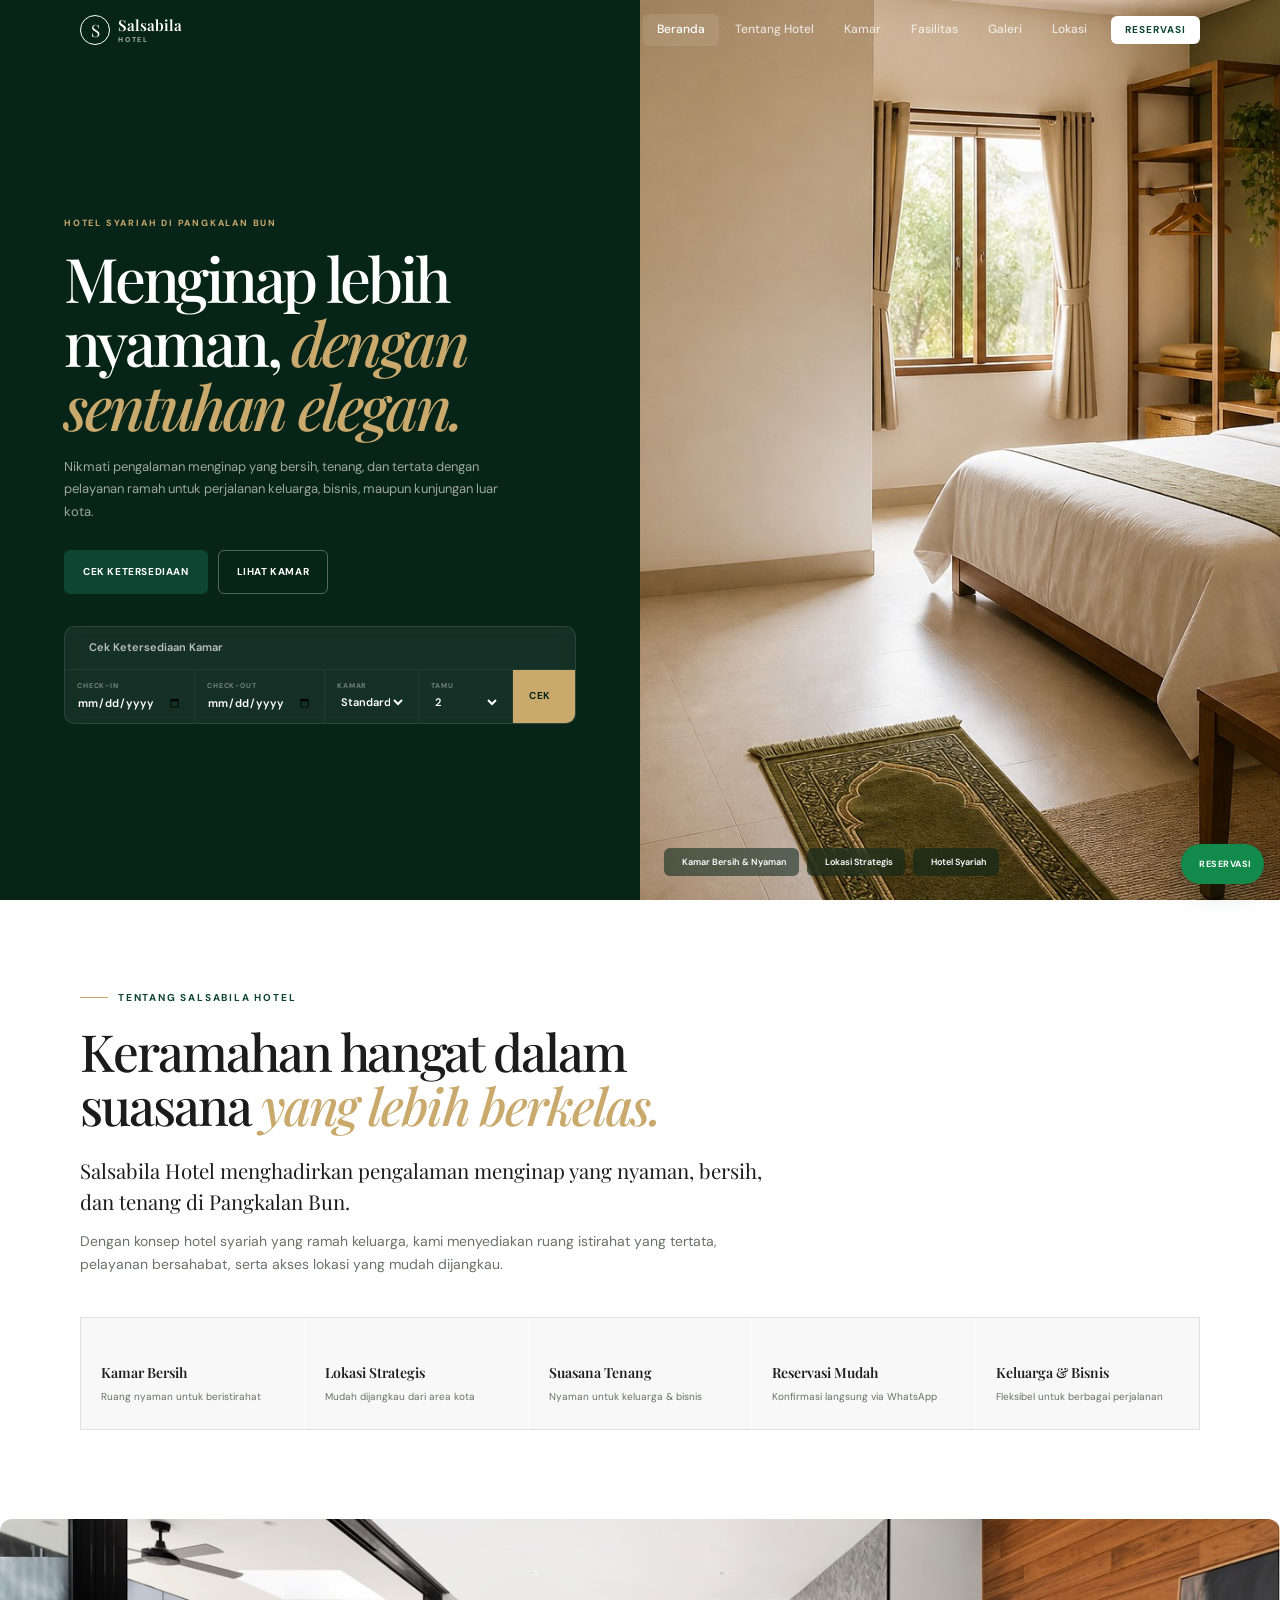
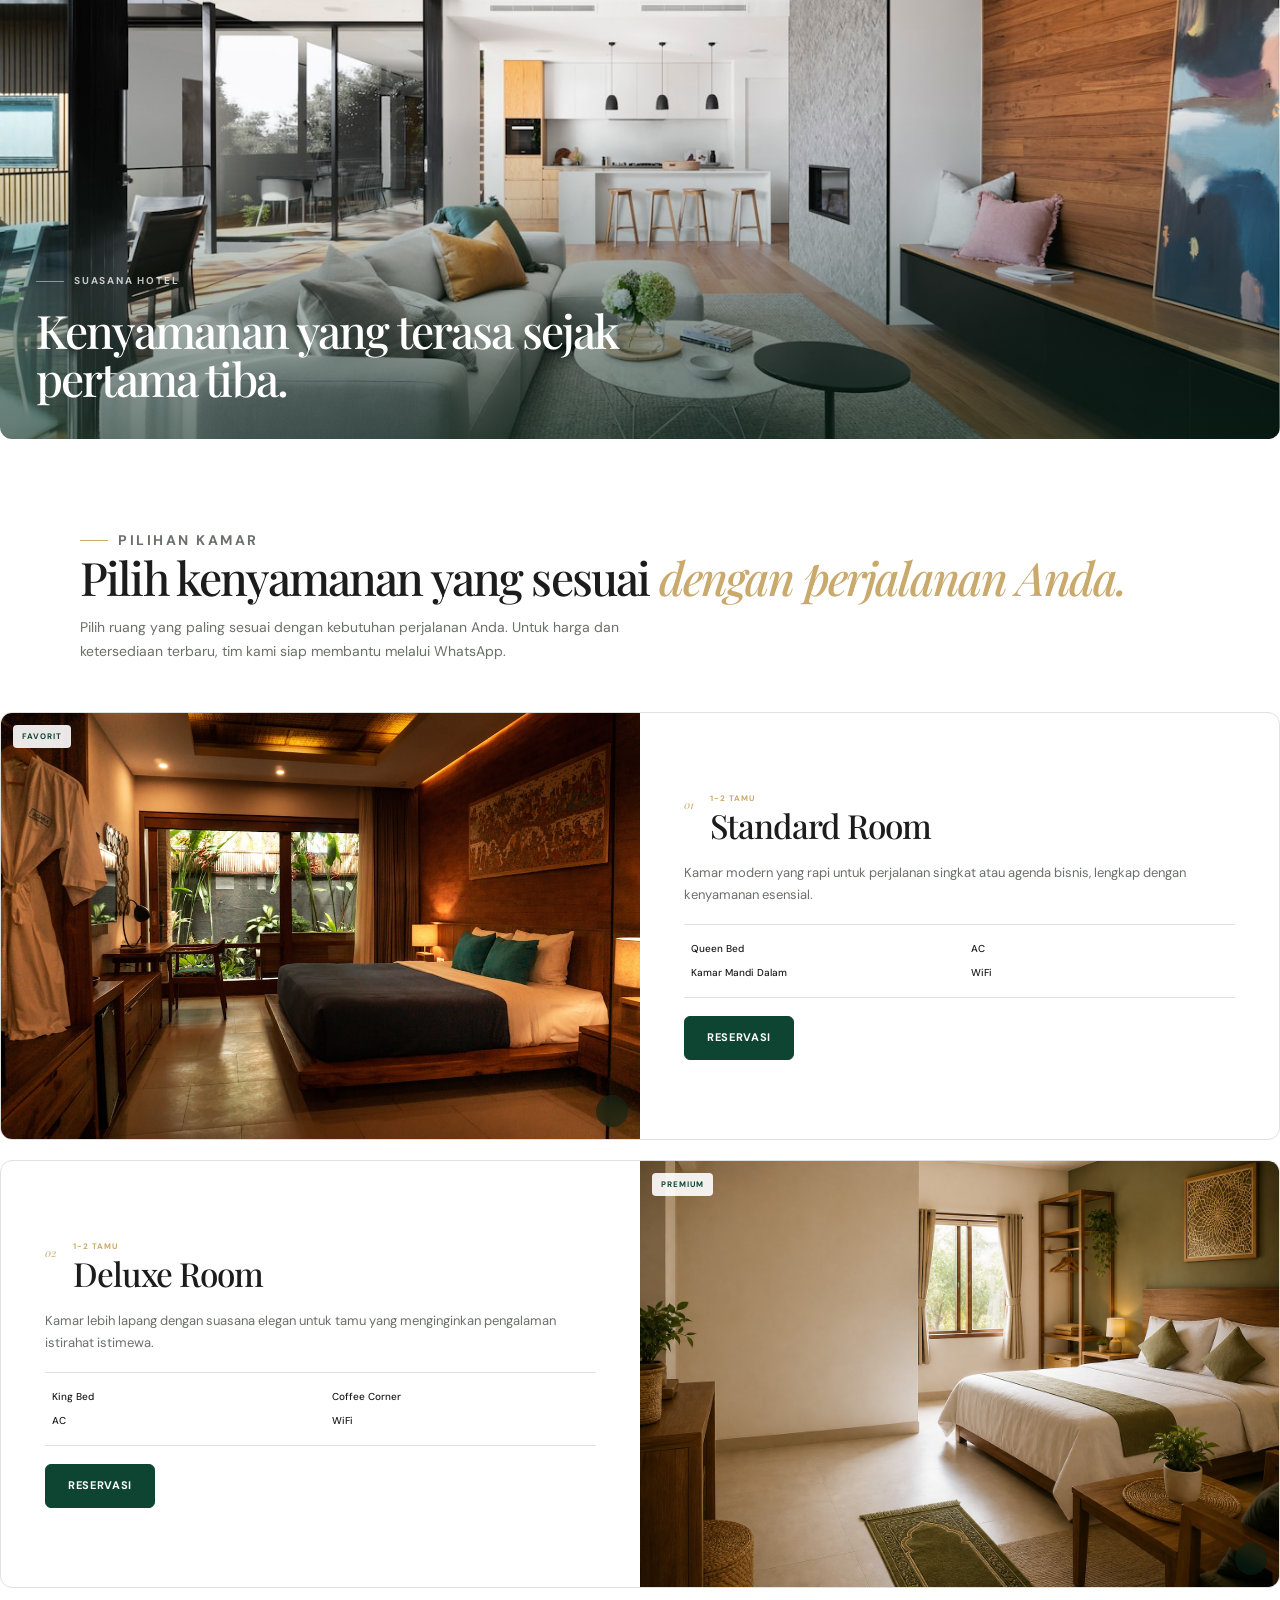
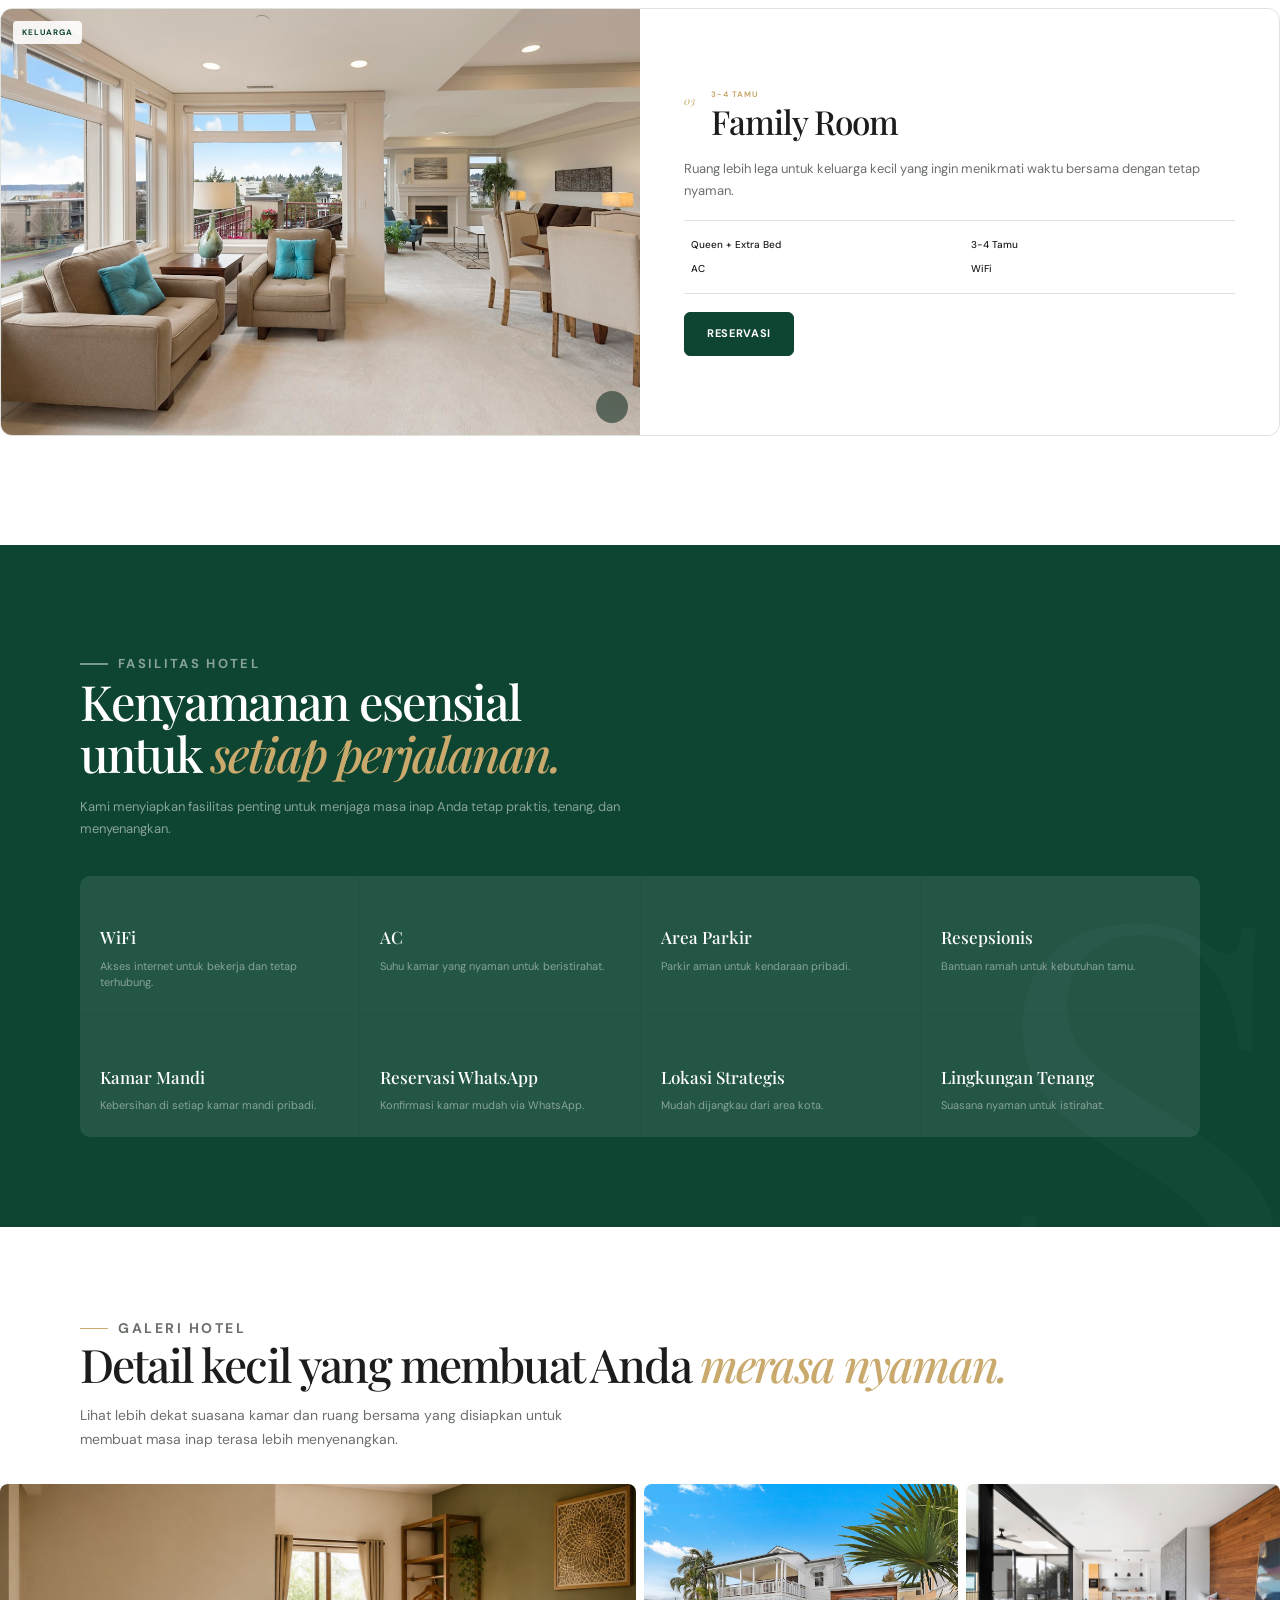
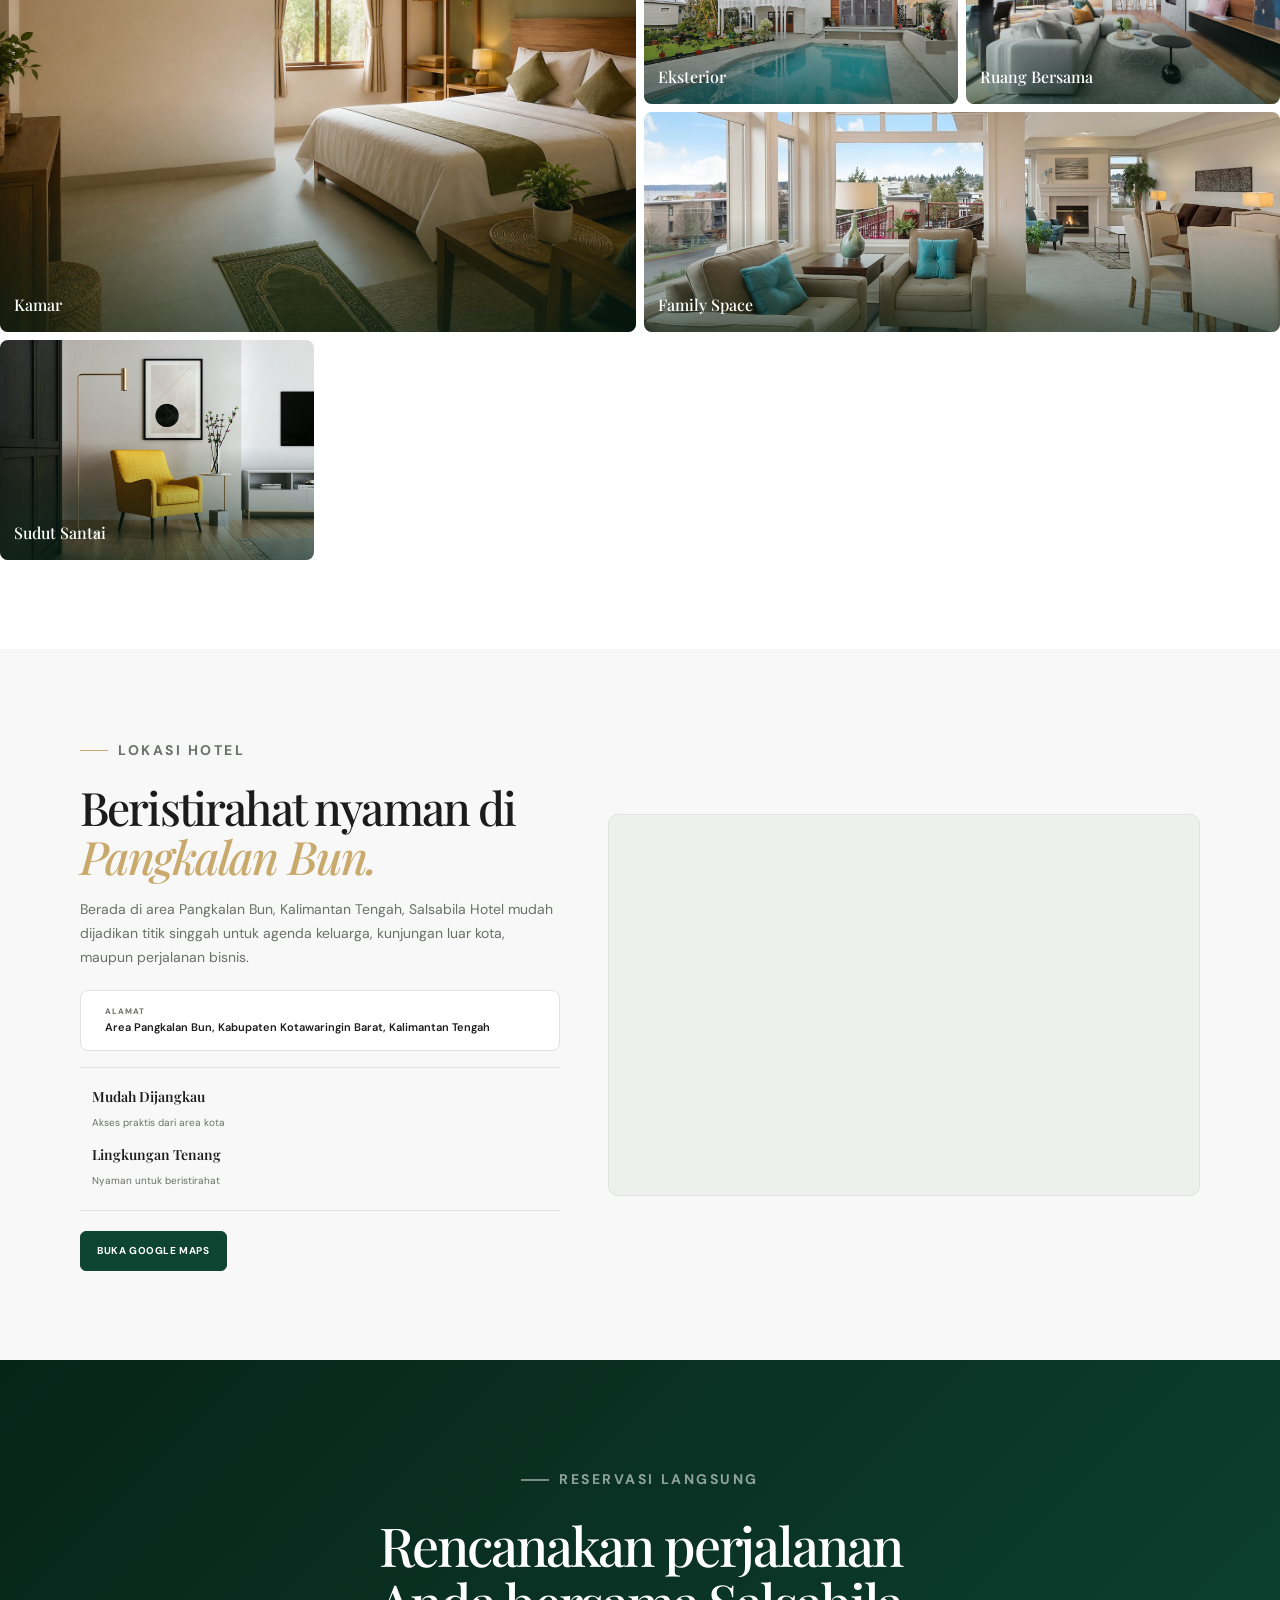
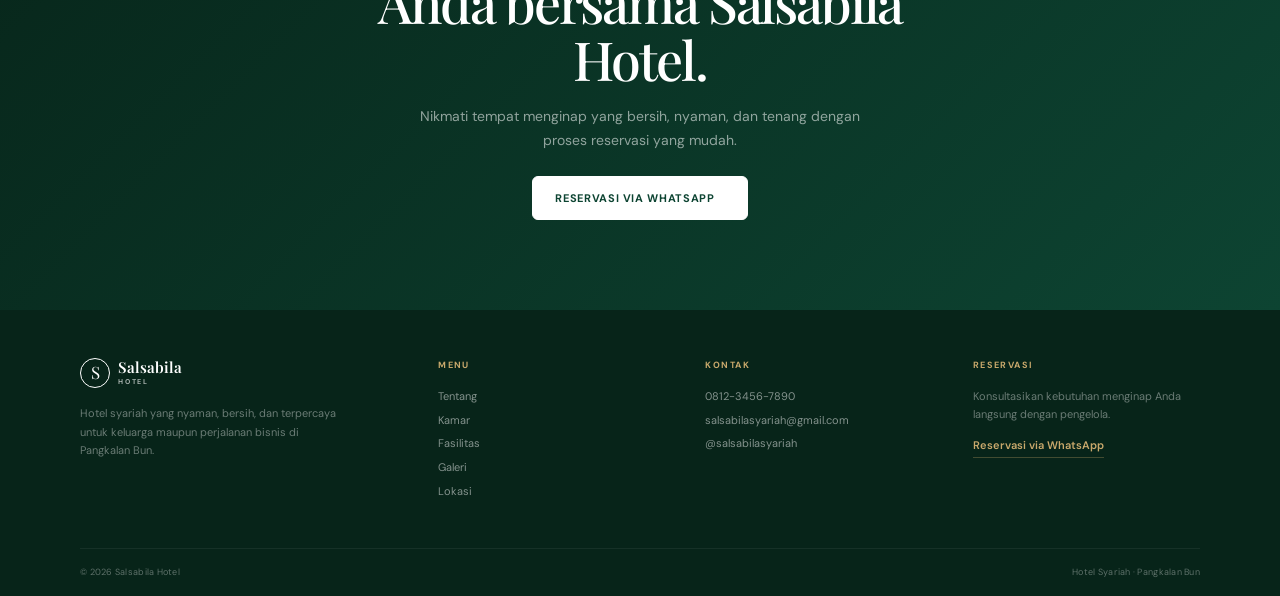
==== commit 6b8ed423: "fix: mobile navbar drawer with proper z-index, 76px height, dark green fullscreen menu" ====
--- a/index.html
+++ b/index.html
@@ -3,639 +3,422 @@
 <head>
   <meta charset="UTF-8">
   <meta name="viewport" content="width=device-width, initial-scale=1.0">
-  <meta name="description" content="Homestay Salsabila Syariah, penginapan syariah yang tenang, bersih, dan ramah keluarga di Pangkalan Bun.">
-  <title>Homestay Salsabila Syariah | Pangkalan Bun</title>
+  <meta name="description" content="Salsabila Hotel, hotel syariah premium di Pangkalan Bun dengan kamar bersih, suasana tenang, dan reservasi mudah untuk keluarga maupun perjalanan bisnis.">
+  <meta name="theme-color" content="#0d4432">
+  <title>Salsabila Hotel | Hotel Syariah di Pangkalan Bun</title>
+  <link rel="icon" href="assets/img/favicon.svg" type="image/svg+xml">
   <link rel="preconnect" href="https://fonts.googleapis.com">
   <link rel="preconnect" href="https://fonts.gstatic.com" crossorigin>
-  <link href="https://fonts.googleapis.com/css2?family=Cormorant+Garamond:wght@500;600;700&family=Inter:wght@400;500;600;700&display=swap" rel="stylesheet">
+  <link href="https://fonts.googleapis.com/css2?family=DM+Sans:wght@400;500;600;700&amp;family=Playfair+Display:ital,wght@0,400;0,500;0,600;1,400;1,500&amp;display=swap" rel="stylesheet">
+  <script>document.documentElement.classList.add("js");</script>
   <link rel="stylesheet" href="assets/css/style.css">
 </head>
 <body>
-  <!-- Loading Screen -->
-  <div class="loader" id="loader" aria-hidden="true">
-    <div class="loader-content">
-      <div class="loader-icon">
-        <span>S</span>
-      </div>
-      <div class="loader-text">
-        <span class="loader-title">Homestay Salsabila</span>
-        <span class="loader-sub">Syariah · Nyaman · Kekeluargaan</span>
-      </div>
-      <div class="loader-bar">
-        <span></span>
-      </div>
-      <div class="loader-dots">
-        <span></span><span></span><span></span>
-      </div>
-    </div>
-  </div>
-<body>
+  <a class="skip-link" href="#mainContent">Lewati ke konten utama</a>
+
   <header class="site-header" id="siteHeader">
-    <nav class="nav-shell" aria-label="Navigasi utama">
-      <a class="brand" href="#home" aria-label="Homestay Salsabila Syariah">
-        <span class="brand-icon">S</span>
-        <span>Homestay<br>Salsabila</span>
+    <div class="header-bar">
+      <a class="site-logo" href="#home">
+        <span class="site-logo-mark">S</span>
+        <span class="site-logo-text">
+          <strong>Salsabila</strong>
+          <small>Hotel</small>
+        </span>
       </a>
-
-      <button class="nav-toggle" id="navToggle" type="button" aria-label="Buka menu" aria-expanded="false">
+      <button class="menu-btn" id="menuBtn" type="button" aria-label="Buka menu" aria-controls="siteNav" aria-expanded="false">
         <span></span>
         <span></span>
       </button>
-
-      <div class="nav-panel" id="navPanel">
-        <a class="nav-link active" href="#home">Home</a>
-        <a class="nav-link" href="#tentang">Tentang</a>
-        <a class="nav-link" href="#pengalaman">Pengalaman</a>
-        <a class="nav-link" href="#kamar">Kamar</a>
-        <a class="nav-link" href="#galeri">Galeri</a>
-        <a class="nav-link" href="#lokasi">Lokasi</a>
-      </div>
-
-      <div class="nav-actions">
-        <a href="https://wa.me/6281234567890?text=Halo%20Homestay%20Salsabila%20Syariah%2C%20saya%20ingin%20menanyakan%20ketersediaan%20kamar." target="_blank" rel="noopener">Reservasi</a>
-        <a href="#kontak">Kontak</a>
-      </div>
-    </nav>
-  </header>
-
-  <main>
-    <section class="hero section-watch" id="home">
-      <img class="hero-image" src="assets/img/hero.jpg" alt="Foto utama Homestay Salsabila Syariah">
-      <div class="hero-scrim"></div>
-
-      <!-- Decorative floating elements -->
-      <div class="hero-deco">
-        <div class="deco-circle deco-circle--1"></div>
-        <div class="deco-circle deco-circle--2"></div>
-        <div class="deco-circle deco-circle--3"></div>
-        <div class="deco-line deco-line--h"></div>
-        <div class="deco-line deco-line--v"></div>
-      </div>
-
-      <!-- Floating badges -->
-      <div class="hero-badges">
-        <div class="badge badge--syariah">
-          <i data-lucide="moon" aria-hidden="true"></i>
-          <span>Syariah</span>
-        </div>
-        <div class="badge badge--trusted">
-          <i data-lucide="star" aria-hidden="true"></i>
-          <span>Terpercaya</span>
-        </div>
-        <div class="badge badge--family">
-          <i data-lucide="heart" aria-hidden="true"></i>
-          <span>Ramah Keluarga</span>
-        </div>
-      </div>
-
-      <div class="hero-inner">
-        <div class="hero-copy">
-          <p class="hero-kicker">
-            <span class="kicker-dot"></span>
-            Homestay Syariah di Pangkalan Bun
-          </p>
-          <h1>Homestay Salsabila</h1>
-          <p class="hero-tagline">Menginap Nyaman, Tenang, dan Penuh Kehangatan</p>
-          <p class="hero-description">Homestay Salsabila menghadirkan penginapan syariah yang bersih, nyaman, ramah keluarga, dan strategis untuk menemani perjalanan Anda di Pangkalan Bun.</p>
-          <div class="hero-actions">
-            <a class="hero-btn hero-btn-primary" href="https://wa.me/6281234567890?text=Halo%20Homestay%20Salsabila%20Syariah%2C%20saya%20ingin%20menanyakan%20ketersediaan%20kamar." target="_blank" rel="noopener">
-              <i data-lucide="message-circle" aria-hidden="true"></i>
-              Reservasi via WhatsApp
-            </a>
-            <a class="hero-btn hero-btn-secondary" href="#kamar">
-              <i data-lucide="chevron-right" aria-hidden="true"></i>
-              Lihat Pilihan Kamar
-            </a>
-          </div>
-        </div>
-
-        <!-- Trust Stats -->
-        <div class="hero-stats">
-          <div class="stat-item">
-            <span class="stat-number" data-count="50">0</span>
-            <span class="stat-label">+ Kamar Tersedia</span>
-          </div>
-          <div class="stat-divider"></div>
-          <div class="stat-item">
-            <span class="stat-number">5.0</span>
-            <span class="stat-label">Rating Tamu</span>
-          </div>
-          <div class="stat-divider"></div>
-          <div class="stat-item">
-            <span class="stat-number" data-count="200">0</span>
-            <span class="stat-label">+ Tamu Puas</span>
-          </div>
-          <div class="stat-divider"></div>
-          <div class="stat-item">
-            <span class="stat-number" data-count="3">0</span>
-            <span class="stat-label">Tahun Melayani</span>
-          </div>
-        </div>
-
-        <a class="scroll-cue" href="#tentang" aria-label="Lihat detail">
-          <span></span>
-          <span class="scroll-text">Jelajahi</span>
-        </a>
-      </div>
-    </section>
-
-    <section class="about section-watch" id="tentang">
-      <div class="about-shell">
-        <!-- Section label -->
-        <div class="about-label">
-          <span class="about-label-line"></span>
-          <span class="about-label-text">Tentang Kami</span>
-          <span class="about-label-line"></span>
-        </div>
-
-        <!-- Main story -->
-        <div class="about-story">
-          <div class="about-story-text">
-            <h2>Kisah di Balik<br>Homestay Salsabila</h2>
-            <div class="about-story-content">
-              <p>Homestay Salsabila Syariah lahir dari keinginan sederhana — menyediakan tempat istirahat yang tidak hanya nyaman, tetapi juga membawa ketenangan dan keberkahan bagi setiap tamu yang menginap.</p>
-              <p>Terletak di Pangkalan Bun yang strategis, kami menghadirkan penginapan syariah dengan standar kebersihan tinggi, suasana kekeluargaan yang hangat, serta fasilitas lengkap untuk memenuhi kebutuhan perjalanan Anda — baik untuk liburan keluarga, perjalanan dinas, atau sekadar melepas penat.</p>
-              <p>Setiap detail kamar dan ruang bersama dirancang agar Anda merasa seperti di rumah sendiri. Karena bagi kami, tamu bukan sekadar pengunjung — mereka adalah keluarga.</p>
-            </div>
-            <div class="about-signature">
-              <span class="about-signature-name">— Keluarga Besar Salsabila</span>
-              <span class="about-signature-role">Pengelola Homestay Salsabila Syariah</span>
-            </div>
-          </div>
-          <div class="about-story-media">
-            <div class="about-image-stack">
-              <img src="assets/img/gallery-exterior.jpg" alt="Fasad Homestay Salsabila" loading="lazy">
-              <div class="about-image-accent">
-                <i data-lucide="home" aria-hidden="true"></i>
-                <span>Syariah · Nyaman · Kekeluargaan</span>
-              </div>
-            </div>
-          </div>
-        </div>
-
-        <!-- Values pillars -->
-        <div class="about-values">
-          <article class="about-value-card">
-            <div class="value-icon">
-              <i data-lucide="leaf" aria-hidden="true"></i>
-            </div>
-            <h3>Bersih & Higienis</h3>
-            <p>Standar kebersihan tinggi di setiap sudut homestay untuk kenyamanan maksimal Anda.</p>
-          </article>
-          <article class="about-value-card">
-            <div class="value-icon">
-              <i data-lucide="users" aria-hidden="true"></i>
-            </div>
-            <h3>Ramah Keluarga</h3>
-            <p>Suasana hangat dan aman, cocok untuk tamu segala usia dan rombongan keluarga.</p>
-          </article>
-          <article class="about-value-card">
-            <div class="value-icon">
-              <i data-lucide="moon" aria-hidden="true"></i>
-            </div>
-            <h3>Syariah Terpercaya</h3>
-            <p>Lingkungan islami yang menjaga ketenangan dan nilai-nilai syariah selama menginap.</p>
-          </article>
-          <article class="about-value-card">
-            <div class="value-icon">
-              <i data-lucide="map-pin" aria-hidden="true"></i>
-            </div>
-            <h3>Lokasi Strategis</h3>
-            <p>Dekat akses utama kota, pusat perbelanjaan, dan berbagai destinasi di Pangkalan Bun.</p>
-          </article>
-        </div>
-
-        <!-- Mission statement -->
-        <div class="about-mission">
-          <blockquote>
-            <p>"Kami percaya bahwa tempat menginap yang baik bukan hanya tentang fasilitas, tetapi juga tentang rasa tenang dan diterima seperti di rumah sendiri."</p>
-          </blockquote>
-        </div>
-
-        <!-- CTA -->
-        <div class="about-cta">
-          <p>Ingin tahu lebih lanjut tentang Homestay Salsabila?</p>
-          <div class="about-cta-actions">
-            <a class="about-btn about-btn-primary" href="https://wa.me/6281234567890?text=Halo%20Homestay%20Salsabila%20Syariah%2C%20saya%20ingin%20mengetahui%20lebih%20lanjut%20tentang%20homestay." target="_blank" rel="noopener">
-              <i data-lucide="message-circle" aria-hidden="true"></i>
-              Hubungi Kami
-            </a>
-            <a class="about-btn about-btn-secondary" href="#galeri">
-              <i data-lucide="image" aria-hidden="true"></i>
-              Lihat Galeri
-            </a>
-          </div>
-        </div>
-      </div>
-    </section>
-
-    <!-- Amenities / Why Choose Us -->
-    <section class="amenities-strip" aria-label="Mengapa memilih kami">
-      <div class="amenities-grid">
-        <article class="amenity-card">
-          <div class="amenity-icon">
-            <i data-lucide="shield-check" aria-hidden="true"></i>
-          </div>
-          <h3>Syariah Terpercaya</h3>
-          <p>Lingkungan islami yang nyaman dan aman untuk seluruh keluarga.</p>
-        </article>
-        <article class="amenity-card">
-          <div class="amenity-icon">
-            <i data-lucide="wifi" aria-hidden="true"></i>
-          </div>
-          <h3>WiFi Cepat</h3>
-          <p>Akses internet stabil untuk bekerja atau bersantai selama menginap.</p>
-        </article>
-        <article class="amenity-card">
-          <div class="amenity-icon">
-            <i data-lucide="car" aria-hidden="true"></i>
-          </div>
-          <h3>Parkir Luas</h3>
-          <p>Area parkir yang aman dan cukup untuk mobil keluarga Anda.</p>
-        </article>
-        <article class="amenity-card">
-          <div class="amenity-icon">
-            <i data-lucide="utensils-crossed" aria-hidden="true"></i>
-          </div>
-          <h3>Dapur Bersama</h3>
-          <p>Fasilitas dapur lengkap untuk memasak dan menyimpan makanan.</p>
-        </article>
-        <article class="amenity-card">
-          <div class="amenity-icon">
-            <i data-lucide="wind" aria-hidden="true"></i>
-          </div>
-          <h3>AC Dingin</h3>
-          <p>Setiap kamar dilengkapi AC untuk kenyamanan istirahat Anda.</p>
-        </article>
-        <article class="amenity-card">
-          <div class="amenity-icon">
-            <i data-lucide="map-pin" aria-hidden="true"></i>
-          </div>
-          <h3>Lokasi Strategis</h3>
-          <p>Dekat akses utama kota dan mudah dijangkau dari berbagai titik.</p>
-        </article>
-      </div>
-    </section>
-
-    <section class="image-cards" aria-label="Sorotan homestay">
-      <p class="tiny-label">*Rasa rumah / standar penginapan</p>
-      <div class="mini-gallery" id="miniGallery">
-        <article>
-          <button class="gallery-trigger" type="button" data-lightbox="assets/img/gallery-bedroom.jpg" data-caption="Kamar dengan cahaya natural">
-            <img src="assets/img/gallery-bedroom.jpg" alt="Kamar dengan cahaya natural" loading="lazy">
-          </button>
-          <h2>Natural Light</h2>
-        </article>
-        <article>
-          <button class="gallery-trigger" type="button" data-lightbox="assets/img/gallery-exterior.jpg" data-caption="Kesederhanaan fasad">
-            <img src="assets/img/gallery-exterior.jpg" alt="Tampak depan homestay" loading="lazy">
-          </button>
-          <h2>Minimal Elegance</h2>
-        </article>
-        <article>
-          <button class="gallery-trigger" type="button" data-lightbox="assets/img/gallery-living.jpg" data-caption="Ruang bersama yang lapang">
-            <img src="assets/img/gallery-living.jpg" alt="Ruang keluarga" loading="lazy">
-          </button>
-          <h2>Warm Family Room</h2>
-        </article>
-      </div>
-    </section>
-
-    <section class="landscape-band">
-      <img src="assets/img/gallery-landscape.jpg" alt="Lanskap tenang di sekitar homestay" loading="lazy">
-      <div class="band-caption">
-        <p>Penginapan syariah yang menyatu dengan ketenangan perjalanan keluarga.</p>
-        <a href="https://wa.me/6281234567890?text=Halo%20Homestay%20Salsabila%20Syariah%2C%20saya%20ingin%20menanyakan%20ketersediaan%20kamar." target="_blank" rel="noopener">Cek ketersediaan &rarr;</a>
-      </div>
-    </section>
-
-    <section class="editorial section-watch" id="pengalaman">
-      <div class="editorial-cell image-a">
-        <button class="gallery-trigger" type="button" data-lightbox="assets/img/gallery-landscape.jpg" data-caption="Area homestay yang tenang">
-          <img src="assets/img/gallery-landscape.jpg" alt="Homestay di lanskap terbuka" loading="lazy">
-        </button>
-        <h3>Seamless</h3>
-        <p>Suasana istirahat yang dekat dengan ketenangan.</p>
-      </div>
-
-      <h2 class="display-word word-experience">Experience</h2>
-
-      <div class="editorial-cell image-b">
-        <button class="gallery-trigger" type="button" data-lightbox="assets/img/gallery-kitchen.jpg" data-caption="Dapur dan area bersama">
-          <img src="assets/img/gallery-kitchen.jpg" alt="Sudut dapur homestay" loading="lazy">
-        </button>
-        <h3>Open Space</h3>
-        <p>Ruang sederhana untuk berkumpul dan rehat.</p>
-      </div>
-
-      <div class="editorial-copy image-c">
-        <h3>Natural</h3>
-        <p>Desain sederhana yang terasa bersih, hangat, dan tidak berlebihan.</p>
-        <button class="gallery-trigger" type="button" data-lightbox="assets/img/gallery-dining.jpg" data-caption="Ruang makan yang hangat dan bersih">
-          <img src="assets/img/gallery-dining.jpg" alt="Ruang makan homestay" loading="lazy">
-        </button>
-      </div>
-
-      <h2 class="display-word word-elegance">Elegance</h2>
-
-      <div class="editorial-cell image-d">
-        <h3>Minimalist</h3>
-        <p>Kamar rapi untuk istirahat singkat maupun beberapa malam.</p>
-        <button class="gallery-trigger" type="button" data-lightbox="assets/img/gallery-bathroom.jpg" data-caption="Kamar mandi bersih">
-          <img src="assets/img/gallery-bathroom.jpg" alt="Kamar mandi bersih" loading="lazy">
-        </button>
-      </div>
-
-      <div class="editorial-cell image-e">
-        <button class="gallery-trigger" type="button" data-lightbox="assets/img/gallery-family-room.jpg" data-caption="Family room">
-          <img src="assets/img/gallery-family-room.jpg" alt="Family room" loading="lazy">
-        </button>
-        <h3>Family Stay</h3>
-        <p>Nyaman untuk keluarga kecil dan tamu rombongan.</p>
-      </div>
-
-      <h2 class="display-word word-in">In</h2>
-      <h2 class="display-word word-simplicity">Simplicity</h2>
-    </section>
-
-    <section class="rooms section-watch" id="kamar">
-      <!-- Section label -->
-      <div class="rooms-label">
-        <span class="rooms-label-line"></span>
-        <span class="rooms-label-text">Pilihan Menginap</span>
-        <span class="rooms-label-line"></span>
-      </div>
-
-      <div class="rooms-header">
-        <h2>Temukan Kamar<br>yang Tepat untuk Anda</h2>
-        <p>Setiap kamar dirancang untuk kenyamanan istirahat Anda, dengan suasana syariah yang tenang dan fasilitas lengkap untuk pengalaman menginap yang tak terlupakan.</p>
-      </div>
-
-      <div class="rooms-grid">
-        <!-- Standard Room -->
-        <article class="room-card">
-          <div class="room-card-image">
-            <img src="assets/img/gallery-bedroom.jpg" alt="Standard Room" loading="lazy">
-            <div class="room-card-badge">Populer</div>
-          </div>
-          <div class="room-card-body">
-            <h3>Standard Room</h3>
-            <p class="room-card-desc">Kamar yang nyaman untuk istirahat pribadi, dilengkapi dengan fasilitas dasar untuk kebutuhan menginap Anda.</p>
-            <ul class="room-card-features">
-              <li><i data-lucide="bed-double" aria-hidden="true"></i>Queen Bed</li>
-              <li><i data-lucide="wind" aria-hidden="true"></i>AC Dingin</li>
-              <li><i data-lucide="bath" aria-hidden="true"></i>Kamar Mandi Dalam</li>
-              <li><i data-lucide="wifi" aria-hidden="true"></i>WiFi Cepat</li>
-            </ul>
-            <a class="room-card-btn" href="https://wa.me/6281234567890?text=Halo%20Homestay%20Salsabila%20Syariah%2C%20saya%20ingin%20reservasi%20Standard%20Room." target="_blank" rel="noopener">
-              <i data-lucide="message-circle" aria-hidden="true"></i>
-              Reservasi Sekarang
-            </a>
-          </div>
-        </article>
-
-        <!-- Family Room -->
-        <article class="room-card room-card--featured">
-          <div class="room-card-image">
-            <img src="assets/img/gallery-family-room.jpg" alt="Family Room" loading="lazy">
-            <div class="room-card-badge">Terlaris</div>
-          </div>
-          <div class="room-card-body">
-            <h3>Family Room</h3>
-            <p class="room-card-desc">Kamar luas cocok untuk keluarga kecil, dengan tempat tidur tambahan dan ruang yang lebih lega.</p>
-            <ul class="room-card-features">
-              <li><i data-lucide="bed-double" aria-hidden="true"></i>Queen Bed + Extra Bed</li>
-              <li><i data-lucide="users" aria-hidden="true"></i>Kapasitas 3-4 Orang</li>
-              <li><i data-lucide="wind" aria-hidden="true"></i>AC Dingin</li>
-              <li><i data-lucide="wifi" aria-hidden="true"></i>WiFi Cepat</li>
-            </ul>
-            <a class="room-card-btn" href="https://wa.me/6281234567890?text=Halo%20Homestay%20Salsabila%20Syariah%2C%20saya%20ingin%20reservasi%20Family%20Room." target="_blank" rel="noopener">
-              <i data-lucide="message-circle" aria-hidden="true"></i>
-              Reservasi Sekarang
-            </a>
-          </div>
-        </article>
-
-        <!-- Whole House -->
-        <article class="room-card">
-          <div class="room-card-image">
-            <img src="assets/img/gallery-exterior.jpg" alt="Whole House" loading="lazy">
-            <div class="room-card-badge">Terbaik</div>
-          </div>
-          <div class="room-card-body">
-            <h3>Whole House</h3>
-            <p class="room-card-desc">Sewa seluruh homestay untuk pengalaman menginap eksklusif bersama keluarga besar atau rombongan.</p>
-            <ul class="room-card-features">
-              <li><i data-lucide="home" aria-hidden="true"></i>Seluruh Area Homestay</li>
-              <li><i data-lucide="users" aria-hidden="true"></i>Kapasitas 6-8 Orang</li>
-              <li><i data-lucide="utensils-crossed" aria-hidden="true"></i>Dapur Lengkap</li>
-              <li><i data-lucide="car" aria-hidden="true"></i>Parkir Luas</li>
-            </ul>
-            <a class="room-card-btn" href="https://wa.me/6281234567890?text=Halo%20Homestay%20Salsabila%20Syariah%2C%20saya%20ingin%20reservasi%20Whole%20House." target="_blank" rel="noopener">
-              <i data-lucide="message-circle" aria-hidden="true"></i>
-              Reservasi Sekarang
-            </a>
-          </div>
-        </article>
-      </div>
-    </section>
-
-    <section class="gallery-board section-watch" id="galeri">
-      <p class="tiny-label">*Galeri singkat</p>
-      <h2>Lihat suasana Salsabila dalam potongan kecil yang tenang.</h2>
-      <div class="board-grid">
-        <button class="gallery-trigger" type="button" data-lightbox="assets/img/gallery-landscape.jpg" data-caption="Fasad homestay">
-          <img src="assets/img/gallery-landscape.jpg" alt="Fasad homestay" loading="lazy">
-        </button>
-        <button class="gallery-trigger" type="button" data-lightbox="assets/img/gallery-bedroom.jpg" data-caption="Standard room">
-          <img src="assets/img/gallery-bedroom.jpg" alt="Standard room" loading="lazy">
-        </button>
-        <button class="gallery-trigger" type="button" data-lightbox="assets/img/gallery-living.jpg" data-caption="Ruang keluarga">
-          <img src="assets/img/gallery-living.jpg" alt="Ruang keluarga" loading="lazy">
-        </button>
-        <button class="gallery-trigger" type="button" data-lightbox="assets/img/gallery-kitchen.jpg" data-caption="Dapur bersama">
-          <img src="assets/img/gallery-kitchen.jpg" alt="Dapur bersama" loading="lazy">
-        </button>
-      </div>
-    </section>
-
-    <section class="rules-location section-watch" id="lokasi">
-      <div class="rules-panel">
-        <p class="tiny-label">*Aturan syariah</p>
-        <h2>Nyaman karena jelas sejak awal.</h2>
-        <div class="rule-list">
-          <p>Identitas diperlukan saat check-in.</p>
-          <p>Pasangan menunjukkan bukti menikah.</p>
-          <p>Menjaga ketenangan dan kebersihan.</p>
-          <p>Tidak membawa minuman beralkohol.</p>
-        </div>
-      </div>
-      <div class="location-panel">
-        <p class="tiny-label">*Lokasi</p>
-        <h2>Area Pangkalan Bun, Kalimantan Tengah.</h2>
-        <p>Dekat akses utama kota, cocok untuk keluarga dan perjalanan dinas. Lokasi lengkap dapat dikirimkan melalui WhatsApp setelah konfirmasi.</p>
-        <a class="text-link dark" href="https://wa.me/6281234567890?text=Halo%20Homestay%20Salsabila%20Syariah%2C%20saya%20ingin%20menanyakan%20lokasi%20homestay." target="_blank" rel="noopener">Minta lokasi -></a>
-      </div>
-    </section>
-
-    <section class="kontak section-watch" id="kontak">
-      <div class="kontak-shell">
-        <!-- Section label -->
-        <div class="kontak-label">
-          <span class="kontak-label-line"></span>
-          <span class="kontak-label-text">Hubungi Kami</span>
-          <span class="kontak-label-line"></span>
-        </div>
-
-        <div class="kontak-layout">
-          <!-- Left: Info cards -->
-          <div class="kontak-info">
-            <h2>Mari Terhubung<br>dengan Kami</h2>
-            <p class="kontak-intro">Kami siap membantu Anda. Jangan ragu untuk menghubungi kami melalui saluran di bawah ini atau kirim pesan langsung melalui WhatsApp.</p>
-
-            <div class="kontak-cards">
-              <article class="kontak-card">
-                <div class="kontak-card-icon">
-                  <i data-lucide="phone" aria-hidden="true"></i>
-                </div>
-                <div class="kontak-card-body">
-                  <span class="kontak-card-label">Telepon / WhatsApp</span>
-                  <a class="kontak-card-value" href="https://wa.me/6281234567890?text=Halo%20Homestay%20Salsabila%20Syariah%2C%20saya%20ingin%20menanyakan%20ketersediaan%20kamar." target="_blank" rel="noopener">0812-3456-7890</a>
-                </div>
-              </article>
-
-              <article class="kontak-card">
-                <div class="kontak-card-icon">
-                  <i data-lucide="map-pin" aria-hidden="true"></i>
-                </div>
-                <div class="kontak-card-body">
-                  <span class="kontak-card-label">Alamat</span>
-                  <p class="kontak-card-value">Area Pangkalan Bun,<br>Kalimantan Tengah</p>
-                </div>
-              </article>
-
-              <article class="kontak-card">
-                <div class="kontak-card-icon">
-                  <i data-lucide="mail" aria-hidden="true"></i>
-                </div>
-                <div class="kontak-card-body">
-                  <span class="kontak-card-label">Email</span>
-                  <a class="kontak-card-value" href="mailto:salsabilasyariah@gmail.com">salsabilasyariah@gmail.com</a>
-                </div>
-              </article>
-
-              <article class="kontak-card">
-                <div class="kontak-card-icon">
-                  <i data-lucide="camera" aria-hidden="true"></i>
-                </div>
-                <div class="kontak-card-body">
-                  <span class="kontak-card-label">Instagram</span>
-                  <a class="kontak-card-value" href="https://instagram.com/salsabilasyariah" target="_blank" rel="noopener">@salsabilasyariah</a>
-                </div>
-              </article>
-            </div>
-          </div>
-
-          <!-- Right: CTA panel -->
-          <div class="kontak-cta-panel">
-            <div class="kontak-cta-badge">
-              <i data-lucide="message-circle" aria-hidden="true"></i>
-              <span>Respon Cepat</span>
-            </div>
-            <h3>Butuh Bantuan?</h3>
-            <p>Tim kami siap merespon pertanyaan Anda dalam waktu 1x24 jam. Hubungi kami sekarang untuk reservasi atau informasi lebih lanjut.</p>
-            <div class="kontak-cta-buttons">
-              <a class="kontak-btn kontak-btn-primary" href="https://wa.me/6281234567890?text=Halo%20Homestay%20Salsabila%20Syariah%2C%20saya%20ingin%20reservasi%20kamar." target="_blank" rel="noopener">
-                <i data-lucide="message-circle" aria-hidden="true"></i>
-                WhatsApp Sekarang
-              </a>
-              <a class="kontak-btn kontak-btn-secondary" href="mailto:salsabilasyariah@gmail.com">
-                <i data-lucide="mail" aria-hidden="true"></i>
-                Kirim Email
-              </a>
-            </div>
-            <div class="kontak-cta-hours">
-              <i data-lucide="clock" aria-hidden="true"></i>
-              <span>Reservasi: 24 jam · Konsultasi: 08.00 - 21.00 WIB</span>
-            </div>
-          </div>
-        </div>
-      </div>
-    </section>
-
-    <section class="footer-image">
-      <img src="assets/img/gallery-landscape.jpg" alt="Homestay Salsabila Syariah" loading="lazy">
-    </section>
-  </main>
-
-  <footer class="site-footer">
-    <div class="footer-main">
-      <div class="footer-brand-block">
-        <p class="tiny-label">*Homestay Syariah</p>
-        <h2>Homestay Salsabila</h2>
-        <p>Penginapan syariah yang tenang, bersih, dan ramah keluarga di Pangkalan Bun.</p>
-      </div>
-      <nav class="footer-nav" aria-label="Navigasi footer">
-        <a href="#tentang">Tentang</a>
-        <a href="#pengalaman">Pengalaman</a>
-        <a href="#kamar">Kamar</a>
-        <a href="#galeri">Galeri</a>
-        <a href="#lokasi">Lokasi</a>
-        <a href="https://wa.me/6281234567890?text=Halo%20Homestay%20Salsabila%20Syariah%2C%20saya%20ingin%20menanyakan%20ketersediaan%20kamar." target="_blank" rel="noopener">Reservasi</a>
+      <nav class="site-nav" id="siteNav" aria-label="Navigasi utama">
+        <div class="mobile-nav-intro" aria-hidden="true">
+          <span>Menu Navigasi</span>
+          <small>Temukan kenyamanan menginap di Salsabila Hotel</small>
+        </div>
+        <a class="site-nav-link active" href="#home">Beranda</a>
+        <a class="site-nav-link" href="#tentang">Tentang Hotel</a>
+        <a class="site-nav-link" href="#kamar">Kamar</a>
+        <a class="site-nav-link" href="#fasilitas">Fasilitas</a>
+        <a class="site-nav-link" href="#galeri">Galeri</a>
+        <a class="site-nav-link" href="#lokasi">Lokasi</a>
+        <a class="site-nav-link site-nav-cta" href="https://wa.me/6281234567890?text=Halo%20Salsabila%20Hotel%2C%20saya%20ingin%20melakukan%20reservasi." target="_blank" rel="noopener">Reservasi</a>
       </nav>
     </div>
-
-    <!-- Google Maps -->
-    <div class="footer-map">
-      <div class="footer-map-label">
-        <i data-lucide="map-pin" aria-hidden="true"></i>
-        <span>Temukan Lokasi Kami</span>
-      </div>
-      <div class="footer-map-embed">
-        <iframe src="https://www.google.com/maps/embed?pb=!1m18!1m12!1m3!1d511259.504543826!2d111.08994254239568!3d-2.683447316975808!2m3!1f0!2f0!3f0!3m2!1i1024!2i768!4f13.1!3m3!1m2!1s0x2df1dc2a1d54927f%3A0x6c8c5e0c5b5c5f0!2sPangkalan%20Bun%2C%20Kabupaten%20Kotawaringin%20Barat%2C%20Kalimantan%20Tengah!5e0!3m2!1sid!2sid!4v1710000000000" allowfullscreen="" loading="lazy" referrerpolicy="no-referrer-when-downgrade" title="Lokasi Homestay Salsabila Syariah di Pangkalan Bun"></iframe>
-      </div>
-    </div>
-
-    <!-- Visitor Counter -->
-    <div class="footer-visitors">
-      <div class="visitor-item">
-        <i data-lucide="eye" aria-hidden="true"></i>
-        <span class="visitor-label">Kunjungan Hari Ini</span>
-        <span class="visitor-number" id="visitorToday">0</span>
-      </div>
-      <div class="visitor-divider"></div>
-      <div class="visitor-item">
-        <i data-lucide="bar-chart-3" aria-hidden="true"></i>
-        <span class="visitor-label">Total Kunjungan</span>
-        <span class="visitor-number" id="visitorTotal">0</span>
-      </div>
-    </div>
-
-    <div class="footer-bottom">
-      <span>&copy; 2026 Homestay Salsabila Syariah</span>
-      <span>All rights reserved</span>
+  </header>
+
+  <main id="mainContent">
+    <section class="split-hero section-watch" id="home">
+      <div class="split-hero-left">
+        <div class="split-hero-content">
+          <p class="split-hero-label">Hotel Syariah di Pangkalan Bun</p>
+          <h1 class="split-hero-title">Menginap lebih nyaman, <em>dengan sentuhan elegan.</em></h1>
+          <p class="split-hero-desc">Nikmati pengalaman menginap yang bersih, tenang, dan tertata dengan pelayanan ramah untuk perjalanan keluarga, bisnis, maupun kunjungan luar kota.</p>
+          <div class="split-hero-actions">
+            <a class="btn" href="#book">Cek Ketersediaan</a>
+            <a class="btn btn-outline" href="#kamar">Lihat Kamar</a>
+          </div>
+          <div class="split-hero-card" id="book">
+            <form class="book-card" id="reservationForm">
+              <div class="book-card-header">
+                <i data-lucide="calendar-check"></i>
+                <span>Cek Ketersediaan Kamar</span>
+              </div>
+              <div class="book-card-body">
+                <div class="book-field">
+                  <label for="checkIn">Check-in</label>
+                  <input id="checkIn" name="checkIn" type="date" required>
+                </div>
+                <div class="book-field">
+                  <label for="checkOut">Check-out</label>
+                  <input id="checkOut" name="checkOut" type="date" required>
+                </div>
+                <div class="book-field">
+                  <label for="roomType">Kamar</label>
+                  <select id="roomType" name="roomType" required>
+                    <option value="Standard Room">Standard Room</option>
+                    <option value="Deluxe Room">Deluxe Room</option>
+                    <option value="Family Room">Family Room</option>
+                  </select>
+                </div>
+                <div class="book-field">
+                  <label for="guestCount">Tamu</label>
+                  <select id="guestCount" name="guestCount" required>
+                    <option value="1 tamu">1</option>
+                    <option value="2 tamu" selected>2</option>
+                    <option value="3-4 tamu">3-4</option>
+                    <option value="5+ tamu">5+</option>
+                  </select>
+                </div>
+                <button class="book-submit" type="submit">
+                  <span>Cek</span>
+                  <i data-lucide="arrow-up-right"></i>
+                </button>
+              </div>
+              <p class="form-msg" id="formMessage" role="alert"></p>
+            </form>
+          </div>
+        </div>
+      </div>
+      <div class="split-hero-right">
+        <img src="assets/img/hero.jpg" alt="Salsabila Hotel">
+        <div class="split-hero-badges">
+          <span><i data-lucide="sparkles"></i> Kamar Bersih &amp; Nyaman</span>
+          <span><i data-lucide="map-pin"></i> Lokasi Strategis</span>
+          <span><i data-lucide="moon-star"></i> Hotel Syariah</span>
+        </div>
+      </div>
+    </section>
+
+    <section class="statement section-watch" id="tentang">
+      <div class="container">
+        <div class="statement-content reveal">
+          <p class="section-tag"><span></span>Tentang Salsabila Hotel</p>
+          <h2 class="section-title-lg">Keramahan hangat dalam suasana <em>yang lebih berkelas.</em></h2>
+          <p class="statement-lead">Salsabila Hotel menghadirkan pengalaman menginap yang nyaman, bersih, dan tenang di Pangkalan Bun.</p>
+          <p class="statement-text">Dengan konsep hotel syariah yang ramah keluarga, kami menyediakan ruang istirahat yang tertata, pelayanan bersahabat, serta akses lokasi yang mudah dijangkau.</p>
+        </div>
+        <div class="statement-grid reveal">
+          <div class="statement-item">
+            <i data-lucide="sparkles"></i>
+            <strong>Kamar Bersih</strong>
+            <small>Ruang nyaman untuk beristirahat</small>
+          </div>
+          <div class="statement-item">
+            <i data-lucide="map-pin"></i>
+            <strong>Lokasi Strategis</strong>
+            <small>Mudah dijangkau dari area kota</small>
+          </div>
+          <div class="statement-item">
+            <i data-lucide="moon-star"></i>
+            <strong>Suasana Tenang</strong>
+            <small>Nyaman untuk keluarga &amp; bisnis</small>
+          </div>
+          <div class="statement-item">
+            <i data-lucide="message-circle"></i>
+            <strong>Reservasi Mudah</strong>
+            <small>Konfirmasi langsung via WhatsApp</small>
+          </div>
+          <div class="statement-item">
+            <i data-lucide="briefcase-business"></i>
+            <strong>Keluarga &amp; Bisnis</strong>
+            <small>Fleksibel untuk berbagai perjalanan</small>
+          </div>
+        </div>
+      </div>
+    </section>
+
+    <section class="showcase-full">
+      <div class="showcase-full-inner reveal">
+        <img src="assets/img/living-room.jpg" alt="Ruang bersama Salsabila Hotel" loading="lazy">
+        <div class="showcase-full-text">
+          <p class="section-tag section-tag-light"><span></span>Suasana Hotel</p>
+          <h2>Kenyamanan yang terasa sejak pertama tiba.</h2>
+        </div>
+      </div>
+    </section>
+
+    <section class="rooms-zigzag section-watch" id="kamar">
+      <div class="container">
+        <div class="zigzag-header reveal">
+          <p class="section-tag"><span></span>Pilihan Kamar</p>
+          <h2 class="section-title">Pilih kenyamanan yang sesuai <em>dengan perjalanan Anda.</em></h2>
+          <p>Pilih ruang yang paling sesuai dengan kebutuhan perjalanan Anda. Untuk harga dan ketersediaan terbaru, tim kami siap membantu melalui WhatsApp.</p>
+        </div>
+      </div>
+
+      <article class="zigzag-item reveal">
+        <div class="zigzag-image">
+          <img src="assets/img/gallery-bedroom.jpg" alt="Standard Room" loading="lazy">
+          <span class="zigzag-tag">Favorit</span>
+          <button class="zigzag-expand" type="button" data-lightbox="assets/img/gallery-bedroom.jpg" data-caption="Standard Room"><i data-lucide="maximize-2"></i></button>
+        </div>
+        <div class="zigzag-content">
+          <div class="zigzag-head">
+            <span class="zigzag-num">01</span>
+            <div>
+              <span class="zigzag-cap">1-2 Tamu</span>
+              <h3>Standard Room</h3>
+            </div>
+          </div>
+          <p>Kamar modern yang rapi untuk perjalanan singkat atau agenda bisnis, lengkap dengan kenyamanan esensial.</p>
+          <ul class="zigzag-features">
+            <li><i data-lucide="bed-double"></i> Queen Bed</li>
+            <li><i data-lucide="snowflake"></i> AC</li>
+            <li><i data-lucide="bath"></i> Kamar Mandi Dalam</li>
+            <li><i data-lucide="wifi"></i> WiFi</li>
+          </ul>
+          <a class="btn" href="https://wa.me/6281234567890?text=Halo%20Salsabila%20Hotel%2C%20saya%20ingin%20reservasi%20Standard%20Room." target="_blank" rel="noopener" data-room-choice="Standard Room">Reservasi</a>
+        </div>
+      </article>
+
+      <article class="zigzag-item zigzag-reverse reveal">
+        <div class="zigzag-image">
+          <img src="assets/img/hero.jpg" alt="Deluxe Room" loading="lazy">
+          <span class="zigzag-tag">Premium</span>
+          <button class="zigzag-expand" type="button" data-lightbox="assets/img/hero.jpg" data-caption="Deluxe Room"><i data-lucide="maximize-2"></i></button>
+        </div>
+        <div class="zigzag-content">
+          <div class="zigzag-head">
+            <span class="zigzag-num">02</span>
+            <div>
+              <span class="zigzag-cap">1-2 Tamu</span>
+              <h3>Deluxe Room</h3>
+            </div>
+          </div>
+          <p>Kamar lebih lapang dengan suasana elegan untuk tamu yang menginginkan pengalaman istirahat istimewa.</p>
+          <ul class="zigzag-features">
+            <li><i data-lucide="bed-double"></i> King Bed</li>
+            <li><i data-lucide="coffee"></i> Coffee Corner</li>
+            <li><i data-lucide="snowflake"></i> AC</li>
+            <li><i data-lucide="wifi"></i> WiFi</li>
+          </ul>
+          <a class="btn" href="https://wa.me/6281234567890?text=Halo%20Salsabila%20Hotel%2C%20saya%20ingin%20reservasi%20Deluxe%20Room." target="_blank" rel="noopener" data-room-choice="Deluxe Room">Reservasi</a>
+        </div>
+      </article>
+
+      <article class="zigzag-item reveal">
+        <div class="zigzag-image">
+          <img src="assets/img/gallery-family-room.jpg" alt="Family Room" loading="lazy">
+          <span class="zigzag-tag">Keluarga</span>
+          <button class="zigzag-expand" type="button" data-lightbox="assets/img/gallery-family-room.jpg" data-caption="Family Room"><i data-lucide="maximize-2"></i></button>
+        </div>
+        <div class="zigzag-content">
+          <div class="zigzag-head">
+            <span class="zigzag-num">03</span>
+            <div>
+              <span class="zigzag-cap">3-4 Tamu</span>
+              <h3>Family Room</h3>
+            </div>
+          </div>
+          <p>Ruang lebih lega untuk keluarga kecil yang ingin menikmati waktu bersama dengan tetap nyaman.</p>
+          <ul class="zigzag-features">
+            <li><i data-lucide="bed-double"></i> Queen + Extra Bed</li>
+            <li><i data-lucide="users"></i> 3-4 Tamu</li>
+            <li><i data-lucide="snowflake"></i> AC</li>
+            <li><i data-lucide="wifi"></i> WiFi</li>
+          </ul>
+          <a class="btn" href="https://wa.me/6281234567890?text=Halo%20Salsabila%20Hotel%2C%20saya%20ingin%20reservasi%20Family%20Room." target="_blank" rel="noopener" data-room-choice="Family Room">Reservasi</a>
+        </div>
+      </article>
+    </section>
+
+    <section class="facilities section-watch" id="fasilitas">
+      <div class="container">
+        <div class="facil-header reveal">
+          <p class="section-tag section-tag-light"><span></span>Fasilitas Hotel</p>
+          <h2 class="section-title-light">Kenyamanan esensial untuk <em>setiap perjalanan.</em></h2>
+          <p>Kami menyiapkan fasilitas penting untuk menjaga masa inap Anda tetap praktis, tenang, dan menyenangkan.</p>
+        </div>
+        <div class="facil-grid">
+          <div class="facil-item reveal"><i data-lucide="wifi"></i><h4>WiFi</h4><p>Akses internet untuk bekerja dan tetap terhubung.</p></div>
+          <div class="facil-item reveal"><i data-lucide="snowflake"></i><h4>AC</h4><p>Suhu kamar yang nyaman untuk beristirahat.</p></div>
+          <div class="facil-item reveal"><i data-lucide="car-front"></i><h4>Area Parkir</h4><p>Parkir aman untuk kendaraan pribadi.</p></div>
+          <div class="facil-item reveal"><i data-lucide="concierge-bell"></i><h4>Resepsionis</h4><p>Bantuan ramah untuk kebutuhan tamu.</p></div>
+          <div class="facil-item reveal"><i data-lucide="bath"></i><h4>Kamar Mandi</h4><p>Kebersihan di setiap kamar mandi pribadi.</p></div>
+          <div class="facil-item reveal"><i data-lucide="message-circle-more"></i><h4>Reservasi WhatsApp</h4><p>Konfirmasi kamar mudah via WhatsApp.</p></div>
+          <div class="facil-item reveal"><i data-lucide="map-pin"></i><h4>Lokasi Strategis</h4><p>Mudah dijangkau dari area kota.</p></div>
+          <div class="facil-item reveal"><i data-lucide="moon-star"></i><h4>Lingkungan Tenang</h4><p>Suasana nyaman untuk istirahat.</p></div>
+        </div>
+      </div>
+    </section>
+
+    <section class="gallery section-watch" id="galeri">
+      <div class="gallery-header reveal">
+        <div class="container">
+          <p class="section-tag"><span></span>Galeri Hotel</p>
+          <h2 class="section-title">Detail kecil yang membuat Anda <em>merasa nyaman.</em></h2>
+          <p>Lihat lebih dekat suasana kamar dan ruang bersama yang disiapkan untuk membuat masa inap terasa lebih menyenangkan.</p>
+        </div>
+      </div>
+      <div class="gallery-track">
+        <button class="gallery-item gallery-tall reveal" type="button" data-lightbox="assets/img/hero.jpg" data-caption="Kamar yang tenang dan tertata">
+          <img src="assets/img/hero.jpg" alt="Kamar hotel" loading="lazy">
+          <span>Kamar</span>
+          <i data-lucide="plus"></i>
+        </button>
+        <button class="gallery-item reveal" type="button" data-lightbox="assets/img/gallery-exterior.jpg" data-caption="Area eksterior hotel">
+          <img src="assets/img/gallery-exterior.jpg" alt="Eksterior" loading="lazy">
+          <span>Eksterior</span>
+          <i data-lucide="plus"></i>
+        </button>
+        <button class="gallery-item reveal" type="button" data-lightbox="assets/img/living-room.jpg" data-caption="Ruang bersama yang lapang">
+          <img src="assets/img/living-room.jpg" alt="Ruang bersama" loading="lazy">
+          <span>Ruang Bersama</span>
+          <i data-lucide="plus"></i>
+        </button>
+        <button class="gallery-item gallery-wide reveal" type="button" data-lightbox="assets/img/gallery-family-room.jpg" data-caption="Family Room">
+          <img src="assets/img/gallery-family-room.jpg" alt="Family Room" loading="lazy">
+          <span>Family Space</span>
+          <i data-lucide="plus"></i>
+        </button>
+        <button class="gallery-item reveal" type="button" data-lightbox="assets/img/gallery-living.jpg" data-caption="Sudut santai Salsabila Hotel">
+          <img src="assets/img/gallery-living.jpg" alt="Sudut santai" loading="lazy">
+          <span>Sudut Santai</span>
+          <i data-lucide="plus"></i>
+        </button>
+      </div>
+    </section>
+
+    <section class="location section-watch" id="lokasi">
+      <div class="location-wrap">
+        <div class="location-content reveal">
+          <p class="section-tag"><span></span>Lokasi Hotel</p>
+          <h2 class="section-title">Beristirahat nyaman di <em>Pangkalan Bun.</em></h2>
+          <p>Berada di area Pangkalan Bun, Kalimantan Tengah, Salsabila Hotel mudah dijadikan titik singgah untuk agenda keluarga, kunjungan luar kota, maupun perjalanan bisnis.</p>
+          <div class="loc-address">
+            <i data-lucide="map-pinned"></i>
+            <div><span>Alamat</span><strong>Area Pangkalan Bun, Kabupaten Kotawaringin Barat, Kalimantan Tengah</strong></div>
+          </div>
+          <div class="loc-points">
+            <div><i data-lucide="navigation"></i><div><strong>Mudah Dijangkau</strong><small>Akses praktis dari area kota</small></div></div>
+            <div><i data-lucide="moon-star"></i><div><strong>Lingkungan Tenang</strong><small>Nyaman untuk beristirahat</small></div></div>
+          </div>
+          <a class="btn" href="https://www.google.com/maps/search/?api=1&amp;query=Pangkalan+Bun%2C+Kalimantan+Tengah" target="_blank" rel="noopener">Buka Google Maps</a>
+        </div>
+        <div class="location-map reveal">
+          <iframe src="https://www.openstreetmap.org/export/embed.html?bbox=111.54%2C-2.76%2C111.70%2C-2.60&amp;layer=mapnik&amp;marker=-2.6834%2C111.6163" loading="lazy" referrerpolicy="no-referrer" title="Peta Salsabila Hotel"></iframe>
+        </div>
+      </div>
+    </section>
+
+    <section class="final-cta">
+      <div class="container">
+        <div class="final-cta-inner reveal">
+          <p class="section-tag section-tag-light"><span></span>Reservasi Langsung</p>
+          <h2>Rencanakan perjalanan Anda bersama Salsabila Hotel.</h2>
+          <p>Nikmati tempat menginap yang bersih, nyaman, dan tenang dengan proses reservasi yang mudah.</p>
+          <a class="btn btn-white" href="https://wa.me/6281234567890?text=Halo%20Salsabila%20Hotel%2C%20saya%20ingin%20menanyakan%20ketersediaan%20kamar." target="_blank" rel="noopener">
+            Reservasi via WhatsApp <i data-lucide="message-circle"></i>
+          </a>
+        </div>
+      </div>
+    </section>
+  </main>
+
+  <footer class="site-footer">
+    <div class="container">
+      <div class="footer-grid">
+        <div class="footer-brand">
+          <a class="site-logo" href="#home">
+            <span class="site-logo-mark">S</span>
+            <span class="site-logo-text">
+              <strong>Salsabila</strong>
+              <small>Hotel</small>
+            </span>
+          </a>
+          <p>Hotel syariah yang nyaman, bersih, dan terpercaya untuk keluarga maupun perjalanan bisnis di Pangkalan Bun.</p>
+        </div>
+        <div class="footer-col">
+          <h5>Menu</h5>
+          <a href="#tentang">Tentang</a>
+          <a href="#kamar">Kamar</a>
+          <a href="#fasilitas">Fasilitas</a>
+          <a href="#galeri">Galeri</a>
+          <a href="#lokasi">Lokasi</a>
+        </div>
+        <div class="footer-col">
+          <h5>Kontak</h5>
+          <a href="https://wa.me/6281234567890" target="_blank" rel="noopener">0812-3456-7890</a>
+          <a href="mailto:salsabilasyariah@gmail.com">salsabilasyariah@gmail.com</a>
+          <a href="https://instagram.com/salsabilasyariah" target="_blank" rel="noopener">@salsabilasyariah</a>
+        </div>
+        <div class="footer-col">
+          <h5>Reservasi</h5>
+          <p>Konsultasikan kebutuhan menginap Anda langsung dengan pengelola.</p>
+          <a class="footer-wa" href="https://wa.me/6281234567890?text=Halo%20Salsabila%20Hotel%2C%20saya%20ingin%20menanyakan%20ketersediaan%20kamar." target="_blank" rel="noopener">Reservasi via WhatsApp</a>
+        </div>
+      </div>
+      <div class="footer-bot">
+        <span>&copy; <span id="currentYear">2026</span> Salsabila Hotel</span>
+        <span>Hotel Syariah &middot; Pangkalan Bun</span>
+      </div>
     </div>
   </footer>
 
-  <a class="floating-whatsapp" href="https://wa.me/6281234567890?text=Halo%20Homestay%20Salsabila%20Syariah%2C%20saya%20ingin%20menanyakan%20ketersediaan%20kamar." target="_blank" rel="noopener" aria-label="Reservasi via WhatsApp">
-    <i data-lucide="message-circle" aria-hidden="true"></i>
+  <a class="wa-float" href="https://wa.me/6281234567890?text=Halo%20Salsabila%20Hotel%2C%20saya%20ingin%20menanyakan%20ketersediaan%20kamar." target="_blank" rel="noopener" aria-label="Reservasi via WhatsApp">
+    <i data-lucide="message-circle"></i><span>Reservasi</span>
   </a>
 
-  <button class="back-to-top" id="backToTop" type="button" aria-label="Kembali ke atas">
-    <i data-lucide="arrow-up" aria-hidden="true"></i>
+  <button class="top-btn" id="topBtn" type="button" aria-label="Kembali ke atas">
+    <i data-lucide="arrow-up"></i>
   </button>
 
-  <div class="lightbox" id="lightbox" aria-hidden="true" role="dialog" aria-label="Preview galeri">
-    <button class="lightbox-close" id="lightboxClose" type="button" aria-label="Tutup preview">
-      <i data-lucide="x" aria-hidden="true"></i>
-    </button>
+  <div class="lb" id="lb" role="dialog" aria-label="Pratinjau galeri" inert>
+    <button class="lb-close" id="lbClose" type="button" aria-label="Tutup"><i data-lucide="x"></i></button>
     <figure>
-      <img id="lightboxImage" src="" alt="">
-      <figcaption id="lightboxCaption"></figcaption>
+      <img id="lbImg" src="" alt="">
+      <figcaption id="lbCap"></figcaption>
     </figure>
   </div>
 
   <script src="https://unpkg.com/lucide@latest/dist/umd/lucide.min.js"></script>
-  <script src="assets/js/script.js"></script>
+  <script>
+    const H=document.getElementById("siteHeader"),B=document.getElementById("menuBtn"),M=document.getElementById("siteNav"),L=document.querySelectorAll(".site-nav-link"),T=document.getElementById("topBtn"),HL=H.querySelector(".site-logo");
+    const c=()=>{M.classList.remove("open"),B.classList.remove("is-open"),H.classList.remove("menu-open"),document.body.classList.remove("menu-open"),B.setAttribute("aria-expanded","false"),B.setAttribute("aria-label","Buka menu")};
+    B.addEventListener("click",()=>{const e=M.classList.toggle("open");B.classList.toggle("is-open",e),H.classList.toggle("menu-open",e),document.body.classList.toggle("menu-open",e),B.setAttribute("aria-expanded",String(e)),B.setAttribute("aria-label",e?"Tutup menu":"Buka menu")});
+    L.forEach(e=>e.addEventListener("click",c));
+    HL.addEventListener("click",c);
+    window.addEventListener("resize",()=>{window.innerWidth>768&&M.classList.contains("open")&&c()},{passive:true});
+    window.addEventListener("scroll",()=>{H.classList.toggle("scrolled",window.scrollY>20),T.classList.toggle("show",window.scrollY>500)},{passive:true});
+    T.addEventListener("click",()=>window.scrollTo({top:0,behavior:"smooth"}));
+    const S=document.querySelectorAll(".section-watch");
+    if("IntersectionObserver" in window){const e=new IntersectionObserver(n=>{n.forEach(n=>{if(!n.isIntersecting)return;document.querySelectorAll(".site-nav-link").forEach(e=>{e.classList.toggle("active",e.getAttribute("href")==="#"+n.target.id)})})},{rootMargin:"-38% 0px -52% 0px",threshold:0});S.forEach(n=>e.observe(n))}
+    const R=document.querySelectorAll(".reveal");
+    R.forEach((e,n)=>{e.style.setProperty("--delay",Math.min(n%4*70,210)+"ms")});
+    if("IntersectionObserver" in window){const e=new IntersectionObserver((n,o)=>{n.forEach(n=>{if(!n.isIntersecting)return;n.target.classList.add("is-visible"),o.unobserve(n.target)})},{rootMargin:"0px 0px -10% 0px",threshold:.08});R.forEach(n=>e.observe(n))}else R.forEach(e=>e.classList.add("is-visible"));
+    if(window.location.hash){const e=document.querySelector(window.location.hash);if(e){e.classList.add("is-visible");e.querySelectorAll(".reveal").forEach(n=>n.classList.add("is-visible"))}}
+    const F=document.getElementById("reservationForm"),i=document.getElementById("checkIn"),o=document.getElementById("checkOut"),r=document.getElementById("roomType"),g=document.getElementById("guestCount"),m=document.getElementById("formMessage"),C=document.querySelectorAll("[data-room-choice]"),p="6281234567890";
+    const d=e=>{const n=e.getTimezoneOffset();return new Date(e.getTime()-n*60000).toISOString().split("T")[0]},f=e=>new Intl.DateTimeFormat("id-ID",{day:"numeric",month:"long",year:"numeric"}).format(new Date(e+"T00:00:00"));
+    const v=new Date(),y=new Date(v);y.setDate(y.getDate()+1);i.min=d(v);o.min=d(y);
+    i.addEventListener("change",()=>{if(!i.value)return;const e=new Date(i.value+"T00:00:00");e.setDate(e.getDate()+1),o.min=d(e),(!o.value||o.value<=i.value)&&(o.value=d(e)),m.classList.remove("show")});
+    F.addEventListener("submit",e=>{e.preventDefault();if(!i.value||!o.value||o.value<=i.value){m.textContent="Pilih tanggal check-in dan check-out yang sesuai.",m.classList.add("show");return}m.classList.remove("show");const n=["Halo Salsabila Hotel, saya ingin mengecek ketersediaan:","","Tipe kamar: "+r.value,"Check-in: "+f(i.value),"Check-out: "+f(o.value),"Jumlah tamu: "+g.value,"","Mohon informasi ketersediaan dan harga terbaiknya. Terima kasih."].join("\n");window.open("https://wa.me/"+p+"?text="+encodeURIComponent(n),"_blank","noopener")});
+    C.forEach(e=>e.addEventListener("click",()=>{r.value=e.dataset.roomChoice}));
+    const b=document.getElementById("lb"),q=document.getElementById("lbImg"),k=document.getElementById("lbCap"),z=document.getElementById("lbClose");let $=null;
+    document.querySelectorAll("[data-lightbox]").forEach(e=>{e.addEventListener("click",()=>{$=e,q.src=e.dataset.lightbox,q.alt=e.dataset.caption||"Foto Salsabila Hotel",k.textContent=e.dataset.caption||"Salsabila Hotel",b.classList.add("open"),b.removeAttribute("inert"),document.body.classList.add("lightbox-open"),z.focus()})});
+    const x=()=>{b.classList.remove("open"),b.setAttribute("inert",""),document.body.classList.remove("lightbox-open"),q.removeAttribute("src"),$&&$.focus(),$=null};
+    z.addEventListener("click",x);b.addEventListener("click",e=>{e.target===b&&x()});
+    document.addEventListener("keydown",e=>{if(e.key!=="Escape")return;b.classList.contains("open")&&x();M.classList.contains("open")&&c()});
+    document.getElementById("currentYear").textContent=new Date().getFullYear();
+    window.lucide&&window.lucide.createIcons();
+  </script>
 </body>
 </html>
--- a/assets/css/style.css
+++ b/assets/css/style.css
@@ -1,3306 +1,729 @@
 :root {
-  --cream: #f5f1e9;
-  --paper: #faf8f1;
-  --ink: #282520;
-  --soft-ink: #565047;
-  --line: rgba(40, 37, 32, 0.14);
-  --blue: #71b9ee;
-  --olive: #263b31;
-  --gold: #b9914b;
-  --gold-light: rgba(185, 145, 75, 0.15);
+  --primary: #0d4432;
+  --primary-dark: #072419;
+  --primary-soft: #e8f0ec;
   --white: #ffffff;
-  --dark: #25211c;
-  --radius: 999px;
-  --nav-height: 62px;
-  --page-pad: clamp(18px, 4vw, 56px);
-  --section-pad: clamp(72px, 9vw, 128px);
+  --gray-50: #f7f8f7;
+  --gray-100: #eef0ee;
+  --gray-200: #e0e2e0;
+  --gray-400: #8a8f8a;
+  --gray-600: #4a4f4a;
+  --text: #1c1c1c;
+  --muted: #6b706b;
+  --gold: #c9a96c;
+  --shadow: 0 8px 30px rgba(13,68,50,0.08);
+  --shadow-lg: 0 20px 60px rgba(13,68,50,0.1);
+  --page: min(1120px, calc(100vw - 40px));
+  --full: min(1280px, calc(100vw - 40px));
+  --h: 60px;
+  --sec: clamp(72px, 7vw, 110px);
+  --serif: "Playfair Display", Georgia, serif;
+  --sans: "DM Sans", system-ui, sans-serif;
   --ease: cubic-bezier(0.22, 1, 0.36, 1);
-  --ease-out: cubic-bezier(0.16, 1, 0.3, 1);
-}
-
-* {
-  box-sizing: border-box;
-}
-
-html {
-  overflow-x: hidden;
-}
-
+}
+
+* { box-sizing: border-box; }
+html { scroll-behavior: smooth; scroll-padding-top: var(--h); overflow-x: hidden; }
 body {
-  margin: 0;
-  overflow-x: hidden;
-  background: var(--cream);
-  color: var(--ink);
-  font-family: "Inter", system-ui, -apple-system, BlinkMacSystemFont, "Segoe UI", sans-serif;
-  font-size: 15px;
-  line-height: 1.35;
-  text-rendering: optimizeLegibility;
-  -webkit-font-smoothing: antialiased;
-}
-
-body.menu-open,
-body.lightbox-open {
-  overflow: hidden;
-}
-
-img {
-  display: block;
-  width: 100%;
-  max-width: 100%;
-}
-
-a {
-  color: inherit;
-  text-decoration: none;
-}
-
-button {
-  background: transparent;
-  border: 0;
-  color: inherit;
-  font: inherit;
-  cursor: pointer;
-}
-
-/* ─── Header ─── */
+  margin: 0; overflow-x: hidden; background: var(--white); color: var(--text);
+  font-family: var(--sans); font-size: 16px; line-height: 1.6;
+  text-rendering: optimizeLegibility; -webkit-font-smoothing: antialiased;
+}
+body.menu-open, body.lb-open { overflow: hidden; }
+img { display: block; width: 100%; max-width: 100%; }
+a { color: inherit; text-decoration: none; }
+button, input, select { color: inherit; font: inherit; }
+button { border: 0; cursor: pointer; }
+.container { width: var(--page); margin-inline: auto; }
+
+.skip-link {
+  position: fixed; z-index: 200; top: 12px; left: 12px; padding: 8px 14px;
+  background: var(--white); color: var(--primary); transform: translateY(-160%);
+  transition: transform 180ms ease;
+}
+.skip-link:focus { transform: translateY(0); }
+
+.section-tag {
+  display: flex; align-items: center; gap: 10px; margin: 0 0 18px;
+  font-size: 10px; font-weight: 700; letter-spacing: 0.18em; text-transform: uppercase; color: var(--primary);
+}
+.section-tag span { width: 28px; height: 1.5px; background: var(--gold); }
+.section-tag-light { color: rgba(255,255,255,0.75); }
+.section-tag-light span { background: rgba(255,255,255,0.45); }
+.section-title {
+  font-family: var(--serif); font-size: clamp(2rem, 3.6vw, 3.2rem);
+  font-weight: 500; letter-spacing: -0.04em; line-height: 1.08; margin: 0;
+}
+.section-title em { color: var(--gold); font-style: italic; }
+.section-title-lg {
+  font-family: var(--serif); font-size: clamp(2.2rem, 4vw, 3.6rem);
+  font-weight: 500; letter-spacing: -0.04em; line-height: 1.06; margin: 0;
+}
+.section-title-lg em { color: var(--gold); font-style: italic; }
+.section-title-light { font-family: var(--serif);font-size: clamp(2.2rem,3.8vw,3.4rem);font-weight:500;letter-spacing:-0.04em;line-height:1.06;margin:0;color:var(--white); }
+.section-title-light em { color: var(--gold); font-style: italic; }
+
+.btn {
+  display: inline-flex; align-items: center; justify-content: center; gap: 10px;
+  min-height: 44px; padding: 0 22px; border: 1px solid transparent; border-radius: 6px;
+  font-family: var(--sans); font-size: 11px; font-weight: 700;
+  letter-spacing: 0.06em; text-transform: uppercase;
+  transition: all 240ms var(--ease); cursor: pointer;
+  background: var(--primary); color: var(--white); border-color: var(--primary);
+}
+.btn:hover { background: var(--primary-dark); border-color: var(--primary-dark); }
+.btn svg { width: 15px; height: 15px; transition: transform 240ms var(--ease); }
+.btn:hover svg { transform: translateX(3px); }
+.btn-outline { background: transparent; color: var(--white); border-color: rgba(255,255,255,0.35); }
+.btn-outline:hover { background: rgba(255,255,255,0.08); border-color: rgba(255,255,255,0.6); }
+.btn-white { background: var(--white); color: var(--primary); border-color: var(--white); }
+.btn-white:hover { background: var(--gray-50); }
 
 .site-header {
-  position: fixed;
-  inset: 0 0 auto;
-  z-index: 60;
-  color: var(--white);
-  transition: background-color 220ms ease, color 220ms ease, backdrop-filter 220ms ease, box-shadow 220ms ease;
-}
-
-.site-header.scrolled,
-.site-header.menu-active {
-  background: rgba(245, 241, 233, 0.9);
-  color: var(--ink);
-  backdrop-filter: blur(18px);
-  box-shadow: 0 10px 32px rgba(40, 37, 32, 0.06);
-}
-
-.nav-shell {
-  min-height: var(--nav-height);
-  display: grid;
-  grid-template-columns: 180px 1fr 180px;
-  align-items: center;
-  gap: 18px;
-  padding: 0 var(--page-pad);
-}
-
-.brand {
-  display: inline-flex;
-  align-items: center;
-  gap: 10px;
-  width: fit-content;
-  font-size: 12.5px;
-  font-weight: 700;
-  line-height: 1;
-  letter-spacing: -0.01em;
-}
-
-.brand-icon {
-  width: 26px;
-  height: 26px;
-  display: grid;
-  place-items: center;
-  border: 1px solid currentColor;
-  border-radius: 50%;
-  font-family: "Cormorant Garamond", Georgia, serif;
-  font-size: 18px;
-  line-height: 1;
-}
-
-.nav-panel {
-  display: flex;
-  align-items: center;
-  justify-content: center;
-  gap: clamp(14px, 2.7vw, 42px);
-}
-
-.nav-link,
-.nav-actions a {
+  position: fixed; z-index: 100; top: 0; left: 0; right: 0; height: var(--h);
+  transition: background 260ms var(--ease), box-shadow 260ms var(--ease);
+}
+.site-header.scrolled { background: rgba(255,255,255,0.95); box-shadow: var(--shadow); backdrop-filter: blur(14px); }
+.header-bar {
+  width: var(--page); height: 100%; margin-inline: auto;
+  display: flex; align-items: center; justify-content: space-between;
+}
+.site-logo { display: flex; align-items: center; gap: 8px; }
+.site-logo-mark {
+  width: 30px; height: 30px; display: grid; place-items: center;
+  border: 1.5px solid currentColor; border-radius: 50%;
+  font-family: var(--serif); font-size: 17px; line-height: 1;
+}
+.site-header:not(.scrolled) .site-logo { color: var(--white); }
+.site-logo-text { display: grid; line-height: 1; }
+.site-logo-text strong { font-family: var(--serif); font-size: 15px; font-weight: 600; }
+.site-logo-text small { margin-top: 3px; font-size: 7px; font-weight: 700; letter-spacing: 0.26em; text-transform: uppercase; opacity: 0.65; }
+
+.site-nav { display: flex; align-items: center; gap: 2px; }
+.mobile-nav-intro { display: none; }
+.site-nav-link {
+  padding: 6px 14px; border-radius: 6px; font-size: 12px; font-weight: 500;
+  transition: all 200ms ease; color: rgba(255,255,255,0.7);
+}
+.site-header:not(.scrolled) .site-nav-link { color: rgba(255,255,255,0.75); }
+.site-header.scrolled .site-nav-link { color: var(--muted); }
+.site-nav-link:hover { opacity: 1; color: var(--white); }
+.site-header.scrolled .site-nav-link:hover { color: var(--text); }
+.site-header:not(.scrolled) .site-nav-link.active { background: rgba(255,255,255,0.1); color: var(--white); }
+.site-header.scrolled .site-nav-link.active { background: var(--primary-soft); color: var(--primary); }
+
+.site-nav-cta {
+  background: var(--primary) !important; color: var(--white) !important;
+  margin-left: 8px; padding: 6px 14px !important; font-size: 10px !important;
+  letter-spacing: 0.1em; text-transform: uppercase; font-weight: 700;
+}
+.site-nav-cta:hover { background: var(--primary-dark) !important; color: var(--white) !important; }
+.site-header:not(.scrolled) .site-nav-cta { background: var(--white) !important; color: var(--primary) !important; }
+.site-header:not(.scrolled) .site-nav-cta:hover { background: rgba(255,255,255,0.85) !important; }
+
+.menu-btn {
+  display: none; width: 36px; height: 36px; position: relative; z-index: 110;
+  place-items: center; background: transparent; color: var(--white);
+}
+.site-header.scrolled .menu-btn { color: var(--text); }
+.menu-btn span {
+  position: absolute; width: 18px; height: 1.5px; background: currentColor;
+  border-radius: 2px; transition: transform 240ms ease;
+}
+.menu-btn span:first-child { transform: translateY(-5px); }
+.menu-btn span:last-child { transform: translateY(5px); }
+.menu-btn.is-open span:first-child { transform: rotate(45deg); }
+.menu-btn.is-open span:last-child { transform: rotate(-45deg); }
+
+.split-hero {
+  display: grid; grid-template-columns: 1fr 1fr; min-height: 100svh;
+}
+.split-hero-left {
+  background: var(--primary-dark);
+  display: flex; align-items: center; padding: calc(var(--h) + 40px) 5vw 60px;
+}
+.split-hero-content { max-width: 520px; margin: 0 auto; width: 100%; }
+.split-hero-label {
+  font-size: 9px; font-weight: 700; letter-spacing: 0.2em; text-transform: uppercase;
+  color: var(--gold); margin: 0 0 16px;
+}
+.split-hero-title {
+  font-family: var(--serif); font-size: clamp(2.6rem, 4.8vw, 4.2rem);
+  font-weight: 500; letter-spacing: -0.05em; line-height: 1.04;
+  color: var(--white); margin: 0;
+}
+.split-hero-title em { color: var(--gold); font-style: italic; }
+.split-hero-desc {
+  margin: 18px 0 0; font-size: clamp(13px, 1vw, 15px); line-height: 1.75;
+  color: rgba(255,255,255,0.6); max-width: 450px;
+}
+.split-hero-actions { display: flex; gap: 10px; margin-top: 26px; }
+.split-hero-actions .btn { min-height: 44px; padding: 0 18px; font-size: 10px; }
+.split-hero-actions .btn-outline { border-color: rgba(255,255,255,0.3); }
+
+.split-hero-card { margin-top: 32px; }
+.book-card {
+  background: rgba(255,255,255,0.06); border: 1px solid rgba(255,255,255,0.1);
+  border-radius: 10px; overflow: hidden; backdrop-filter: blur(8px);
   position: relative;
-  font-size: 11.5px;
-  font-weight: 600;
-  line-height: 1;
-}
-
-.nav-link::after,
-.nav-actions a::after {
-  content: "";
-  position: absolute;
-  left: 0;
-  right: 0;
-  bottom: -5px;
-  height: 1px;
-  background: currentColor;
-  transform: scaleX(0);
-  transform-origin: right;
-  transition: transform 170ms ease;
-}
-
-.nav-link:hover::after,
-.nav-link.active::after,
-.nav-actions a:hover::after {
-  transform: scaleX(1);
-  transform-origin: left;
-}
-
-.nav-actions {
-  display: flex;
-  justify-content: flex-end;
-  gap: 26px;
-}
-
-.nav-toggle {
-  position: relative;
-  display: none;
-  width: 42px;
-  height: 42px;
-  place-items: center;
-  justify-self: end;
-  border-radius: 50%;
-  background: rgba(255, 255, 255, 0.14);
-}
-
-.nav-toggle span {
-  position: absolute;
-  width: 18px;
-  height: 1px;
-  background: currentColor;
-  transition: transform 180ms ease;
-}
-
-.nav-toggle span:first-child {
-  transform: translateY(-4px);
-}
-
-.nav-toggle span:last-child {
-  transform: translateY(4px);
-}
-
-.nav-toggle.is-open span:first-child {
-  transform: rotate(45deg);
-}
-
-.nav-toggle.is-open span:last-child {
-  transform: rotate(-45deg);
-}
-
-/* ─── Hero ─── */
-
-.hero {
-  position: relative;
-  min-height: 100svh;
-  overflow: hidden;
-  background: #7fc7f6;
-}
-
-.hero-image {
-  position: absolute;
-  inset: 0;
-  width: 100%;
-  height: 100%;
-  object-fit: cover;
-  object-position: center;
-  will-change: transform;
-}
-
-.hero-scrim {
-  position: absolute;
-  inset: 0;
-  background:
-    linear-gradient(90deg, rgba(31, 28, 23, 0.82) 0%, rgba(31, 28, 23, 0.58) 45%, rgba(31, 28, 23, 0.2) 100%),
-    linear-gradient(180deg, rgba(31, 28, 23, 0.2) 0%, rgba(31, 28, 23, 0.28) 70%, rgba(31, 28, 23, 0.56) 100%),
-    linear-gradient(0deg, rgba(122, 76, 36, 0.18), rgba(38, 59, 49, 0.14));
-}
-
-/* Decorative Elements */
-.hero-deco {
-  position: absolute;
-  inset: 0;
-  z-index: 1;
+}
+.book-card-header {
+  display: flex; align-items: center; gap: 8px;
+  padding: 12px 16px; border-bottom: 1px solid rgba(255,255,255,0.06);
+  font-size: 11px; font-weight: 600; color: rgba(255,255,255,0.7);
+}
+.book-card-header svg { width: 15px; color: var(--gold); }
+.book-card-body {
+  display: grid; grid-template-columns: repeat(4, 1fr) auto;
+}
+.book-field {
+  padding: 10px 12px; display: flex; flex-direction: column; gap: 3px;
+  border-right: 1px solid rgba(255,255,255,0.06);
+}
+.book-field label { font-size: 7px; font-weight: 700; letter-spacing: 0.12em; text-transform: uppercase; color: rgba(255,255,255,0.4); }
+.book-field input, .book-field select {
+  width: 100%; padding: 0; border: 0; outline: 0; background: transparent;
+  font-size: 11px; font-weight: 600; color: var(--white);
+}
+.book-field select { cursor: pointer; }
+.book-field select option { color: var(--text); }
+.book-submit {
+  display: flex; align-items: center; gap: 8px; padding: 0 16px;
+  background: var(--gold); color: var(--primary-dark);
+  font-size: 10px; font-weight: 700; letter-spacing: 0.06em; text-transform: uppercase;
+  transition: background-color 220ms ease; border: 0; cursor: pointer;
+}
+.book-submit:hover { background: #b8944f; }
+.book-submit svg { width: 14px; }
+.form-msg { position: absolute; right: 8px; bottom: -22px; margin: 0; font-size: 10px; font-weight: 600; color: #e74c3c; display: none; }
+.form-msg.show { display: block; }
+
+.split-hero-right {
+  position: relative; overflow: hidden; background: var(--gray-100);
+  min-height: 60svh;
+}
+.split-hero-right img { width: 100%; height: 100%; object-fit: cover; position: absolute; inset: 0; }
+.split-hero-badges {
+  position: absolute; z-index: 2; bottom: 24px; left: 24px; right: 24px;
+  display: flex; flex-wrap: wrap; gap: 8px;
+}
+.split-hero-badges span {
+  display: inline-flex; align-items: center; gap: 6px;
+  padding: 7px 12px; border-radius: 6px;
+  background: rgba(7,36,25,0.55); backdrop-filter: blur(8px);
+  color: var(--white); font-size: 9px; font-weight: 600;
+}
+.split-hero-badges svg { width: 13px; color: var(--gold); }
+
+.statement { padding: var(--sec) 0; }
+.statement-content { max-width: 700px; margin-bottom: 40px; }
+.statement-lead {
+  font-family: var(--serif); font-size: clamp(1.1rem, 1.6vw, 1.4rem);
+  line-height: 1.5; margin: 24px 0 12px; color: var(--text);
+}
+.statement-text { font-size: 14px; color: var(--muted); line-height: 1.7; margin: 0; }
+.statement-grid {
+  display: grid; grid-template-columns: repeat(5, 1fr); gap: 1px;
+  border: 1px solid var(--gray-200); overflow: hidden;
+}
+.statement-item {
+  padding: 24px 20px; background: var(--gray-50);
+  display: flex; flex-direction: column; align-items: flex-start; gap: 4px;
+}
+.statement-item svg { width: 20px; color: var(--gold); stroke-width: 1.6; }
+.statement-item strong { font-family: var(--serif); font-size: 14px; font-weight: 600; margin-top: 16px; }
+.statement-item small { font-size: 10px; color: var(--muted); }
+
+.showcase-full { padding-bottom: var(--sec); }
+.showcase-full-inner {
+  position: relative; height: min(520px, 56vw); min-height: 320px;
+  overflow: hidden; border-radius: 12px; background: var(--gray-100);
+}
+.showcase-full-inner::after {
+  content: ""; position: absolute; inset: 0;
+  background: linear-gradient(180deg, transparent 38%, rgba(7,36,25,0.6) 100%);
   pointer-events: none;
-  overflow: hidden;
-}
-
-.deco-circle {
-  position: absolute;
-  border-radius: 50%;
-  border: 1px solid rgba(255, 255, 255, 0.08);
-}
-
-.deco-circle--1 {
-  top: -8%;
-  right: -4%;
-  width: min(520px, 38vw);
-  height: min(520px, 38vw);
-  animation: decoFloat 20s ease-in-out infinite;
-}
-
-.deco-circle--2 {
-  bottom: -6%;
-  left: -3%;
-  width: min(380px, 28vw);
-  height: min(380px, 28vw);
-  border-color: rgba(255, 255, 255, 0.05);
-  animation: decoFloat 26s ease-in-out 3s infinite reverse;
-}
-
-.deco-circle--3 {
-  top: 30%;
-  left: 55%;
-  width: min(160px, 14vw);
-  height: min(160px, 14vw);
-  border-color: rgba(255, 255, 255, 0.06);
-  animation: decoFloat 18s ease-in-out 6s infinite;
-}
-
-.deco-line {
-  position: absolute;
-  background: rgba(255, 255, 255, 0.04);
-}
-
-.deco-line--h {
-  top: 50%;
-  left: 0;
-  right: 0;
-  height: 1px;
-  transform: rotate(-12deg);
-}
-
-.deco-line--v {
-  top: 0;
-  bottom: 0;
-  left: 60%;
-  width: 1px;
-  transform: rotate(-12deg);
-}
-
-/* Floating Badges */
-.hero-badges {
-  position: absolute;
-  z-index: 3;
-  top: clamp(80px, 12vh, 140px);
-  right: var(--page-pad);
-  display: flex;
-  flex-direction: column;
-  gap: 12px;
-}
-
-.badge {
-  display: inline-flex;
-  align-items: center;
-  gap: 8px;
-  padding: 8px 16px 8px 12px;
-  border: 1px solid rgba(255, 255, 255, 0.18);
-  border-radius: 999px;
-  background: rgba(255, 255, 255, 0.08);
-  backdrop-filter: blur(14px);
-  color: var(--white);
-  font-size: 11px;
-  font-weight: 600;
-  letter-spacing: 0.02em;
-  opacity: 0;
-  animation: badgeSlideIn 700ms var(--ease-out) forwards;
-  transition: transform 280ms var(--ease), background 280ms ease, box-shadow 280ms ease;
-}
-
-.badge svg {
-  width: 14px;
-  height: 14px;
-  opacity: 0.85;
-}
-
-.badge--syariah {
-  animation-delay: 600ms;
-}
-
-.badge--trusted {
-  animation-delay: 780ms;
-}
-
-.badge--family {
-  animation-delay: 960ms;
-}
-
-.badge:hover {
-  transform: translateX(-4px) scale(1.04);
-  background: rgba(255, 255, 255, 0.14);
-  box-shadow: 0 8px 24px rgba(0, 0, 0, 0.12);
-}
-
-.hero-inner {
-  position: relative;
-  z-index: 2;
-  min-height: 100svh;
-  display: flex;
-  flex-direction: column;
-  justify-content: center;
-  padding: calc(var(--nav-height) + 40px) var(--page-pad) 72px;
-  color: var(--white);
-  text-align: left;
-}
-
-.hero-copy {
-  width: min(1040px, 100%);
-  padding-top: 10px;
-}
-
-.hero-kicker {
-  display: inline-flex;
-  align-items: center;
-  gap: 10px;
-  margin: 0;
-  max-width: 520px;
-  font-size: 12px;
-  font-weight: 700;
-  letter-spacing: 0.14em;
-  text-transform: uppercase;
-}
-
-.kicker-dot {
-  display: inline-block;
-  width: 6px;
-  height: 6px;
-  border-radius: 50%;
-  background: var(--gold);
-  animation: pulse 2s ease-in-out infinite;
-}
-
-.hero h1 {
-  max-width: 1120px;
-  margin: 12px 0 0;
-  font-family: "Cormorant Garamond", Georgia, serif;
-  font-size: clamp(5.4rem, 14.4vw, 15.2rem);
-  font-weight: 700;
-  line-height: 0.76;
-  letter-spacing: -0.072em;
-  text-wrap: balance;
-}
-
-.hero-tagline {
-  max-width: 760px;
-  margin: 28px 0 0;
-  color: rgba(250, 248, 241, 0.94);
-  font-family: "Inter", system-ui, sans-serif;
-  font-size: clamp(1.1rem, 2.1vw, 2.05rem);
-  font-weight: 500;
-  line-height: 1.14;
-  letter-spacing: -0.035em;
-}
-
-.hero-description {
-  max-width: 620px;
-  margin: 16px 0 0;
-  color: rgba(250, 248, 241, 0.82);
-  font-size: clamp(0.98rem, 1.45vw, 1.16rem);
-  line-height: 1.65;
-}
-
-.hero-actions {
-  display: flex;
-  flex-wrap: wrap;
-  gap: 12px;
-  margin-top: 32px;
-}
-
-.hero-btn {
-  position: relative;
-  min-height: 50px;
-  display: inline-flex;
-  align-items: center;
-  justify-content: center;
-  gap: 9px;
-  padding: 14px 22px;
-  border: 1px solid transparent;
-  border-radius: 999px;
-  font-size: 13px;
-  font-weight: 800;
-  line-height: 1;
-  transition: transform 180ms var(--ease), background-color 180ms ease, border-color 180ms ease, color 180ms ease, box-shadow 280ms ease;
-  overflow: hidden;
-}
-
-.hero-btn svg {
-  width: 18px;
-  height: 18px;
-}
-
-.hero-btn:hover,
-.hero-btn:focus-visible {
-  transform: translateY(-3px);
-}
-
-.hero-btn-primary {
-  background: linear-gradient(135deg, var(--paper) 0%, #f0ebe0 100%);
-  color: var(--dark);
-  box-shadow: 0 4px 20px rgba(0, 0, 0, 0.1);
-}
-
-.hero-btn-primary:hover,
-.hero-btn-primary:focus-visible {
-  box-shadow: 0 8px 30px rgba(0, 0, 0, 0.18);
-}
-
-.hero-btn-secondary {
-  border-color: rgba(250, 248, 241, 0.42);
-  background: rgba(250, 248, 241, 0.1);
-  color: var(--paper);
-  backdrop-filter: blur(12px);
-}
-
-.hero-btn-secondary:hover,
-.hero-btn-secondary:focus-visible {
-  background: rgba(250, 248, 241, 0.18);
-  border-color: rgba(250, 248, 241, 0.7);
-  box-shadow: 0 6px 28px rgba(0, 0, 0, 0.1);
-}
-
-/* Trust Stats */
-.hero-stats {
-  display: flex;
-  align-items: center;
-  gap: 0;
-  margin-top: auto;
-  padding-top: 48px;
-  width: fit-content;
-}
-
-.stat-item {
-  display: flex;
-  flex-direction: column;
-  align-items: center;
-  gap: 4px;
-  padding: 0 28px;
-  opacity: 0;
-  animation: revealUp 700ms var(--ease-out) 1000ms forwards;
-}
-
-.stat-item:nth-child(3) { animation-delay: 1050ms; }
-.stat-item:nth-child(5) { animation-delay: 1100ms; }
-.stat-item:nth-child(7) { animation-delay: 1150ms; }
-
-.stat-number {
-  font-family: "Cormorant Garamond", Georgia, serif;
-  font-size: clamp(1.6rem, 2.6vw, 2.4rem);
-  font-weight: 700;
-  line-height: 1;
-  letter-spacing: -0.03em;
-  color: var(--white);
-}
-
-.stat-label {
-  font-size: 9px;
-  font-weight: 600;
-  letter-spacing: 0.08em;
-  text-transform: uppercase;
-  color: rgba(250, 248, 241, 0.6);
-  white-space: nowrap;
-}
-
-.stat-divider {
-  width: 1px;
-  height: 36px;
-  background: rgba(255, 255, 255, 0.15);
-  opacity: 0;
-  animation: revealUp 700ms var(--ease-out) forwards;
-}
-
-.stat-divider:nth-child(2) { animation-delay: 1025ms; }
-.stat-divider:nth-child(4) { animation-delay: 1075ms; }
-.stat-divider:nth-child(6) { animation-delay: 1125ms; }
-
-/* Scroll Cue */
-.scroll-cue {
-  position: absolute;
-  left: 50%;
-  bottom: 36px;
-  display: grid;
-  justify-items: center;
-  gap: 10px;
-  color: var(--white);
-  transform: translateX(-50%);
-  text-decoration: none;
-}
-
-.scroll-cue span:first-child {
-  width: 26px;
-  height: 42px;
-  border: 1px solid rgba(255, 255, 255, 0.5);
-  border-radius: 999px;
-  position: relative;
-}
-
-.scroll-cue span:first-child::after {
-  content: "";
-  position: absolute;
-  top: 6px;
-  left: 50%;
-  width: 2px;
-  height: 8px;
-  background: var(--white);
-  border-radius: 2px;
-  transform: translateX(-50%);
-  animation: scrollDot 2s ease-in-out infinite;
-}
-
-.scroll-text {
-  font-size: 9px;
-  font-weight: 700;
-  letter-spacing: 0.16em;
-  text-transform: uppercase;
-  color: rgba(255, 255, 255, 0.6);
-}
-
-/* ─── About Section ─── */
-
-.about {
-  background: var(--paper);
-  border-bottom: 1px solid var(--line);
-  padding: var(--section-pad) var(--page-pad);
-}
-
-.about-shell {
-  max-width: 1100px;
-  margin: 0 auto;
-  display: flex;
-  flex-direction: column;
-  gap: clamp(44px, 6vw, 72px);
-}
-
-/* Label */
-.about-label {
-  display: flex;
-  align-items: center;
-  justify-content: center;
-  gap: 14px;
-}
-
-.about-label-line {
-  flex: 0 1 48px;
-  height: 1px;
-  background: var(--line);
-}
-
-.about-label-text {
-  font-size: 10px;
-  font-weight: 700;
-  letter-spacing: 0.18em;
-  text-transform: uppercase;
-  color: var(--soft-ink);
-}
-
-/* Story */
-.about-story {
-  display: grid;
-  grid-template-columns: 1fr 0.9fr;
-  gap: clamp(32px, 5vw, 64px);
-  align-items: center;
-}
-
-.about-story-text h2 {
-  margin: 0;
-  font-family: "Cormorant Garamond", Georgia, serif;
-  font-size: clamp(2.6rem, 5.2vw, 4.8rem);
-  font-weight: 700;
-  line-height: 0.92;
-  letter-spacing: -0.055em;
-  color: var(--ink);
-}
-
-.about-story-content {
-  margin-top: 24px;
-  display: flex;
-  flex-direction: column;
-  gap: 16px;
-}
-
-.about-story-content p {
-  margin: 0;
-  font-size: 14px;
-  line-height: 1.7;
-  color: var(--soft-ink);
-}
-
-.about-signature {
-  margin-top: 24px;
-  display: flex;
-  flex-direction: column;
-  gap: 2px;
-}
-
-.about-signature-name {
-  font-size: 13px;
-  font-weight: 700;
-  color: var(--ink);
-}
-
-.about-signature-role {
-  font-size: 11px;
-  color: var(--soft-ink);
-}
-
-/* Story media */
-.about-story-media {
-  position: relative;
-}
-
-.about-image-stack {
-  position: relative;
-  border-radius: 12px;
-  overflow: hidden;
-  background: #ddd7cc;
-  box-shadow: 0 20px 48px rgba(40, 37, 32, 0.1);
-}
-
-.about-image-stack img {
-  width: 100%;
-  height: auto;
-  min-height: 300px;
-  object-fit: cover;
-  display: block;
-  transition: transform 420ms var(--ease);
-  will-change: transform;
-}
-
-.about-image-stack:hover img {
-  transform: scale(1.03);
-}
-
-.about-image-accent {
-  position: absolute;
-  bottom: 16px;
-  left: 16px;
-  right: 16px;
-  display: inline-flex;
-  align-items: center;
-  gap: 8px;
-  padding: 8px 14px;
-  background: rgba(255, 255, 255, 0.15);
-  backdrop-filter: blur(14px);
-  border: 1px solid rgba(255, 255, 255, 0.18);
-  border-radius: 999px;
-  width: fit-content;
-  color: var(--white);
-  font-size: 10px;
-  font-weight: 700;
-  letter-spacing: 0.04em;
-}
-
-.about-image-accent svg {
-  width: 14px;
-  height: 14px;
-}
-
-/* Values */
-.about-values {
-  display: grid;
-  grid-template-columns: repeat(4, 1fr);
-  gap: 20px;
-}
-
-.about-value-card {
-  display: flex;
-  flex-direction: column;
-  align-items: flex-start;
-  gap: 12px;
-  padding: 24px 20px;
-  border-radius: 12px;
-  background: var(--cream);
-  border: 1px solid var(--line);
-  transition: transform 280ms var(--ease), box-shadow 280ms ease, border-color 280ms ease;
-}
-
-.about-value-card:hover {
-  transform: translateY(-6px);
-  box-shadow: 0 16px 40px rgba(40, 37, 32, 0.08);
-  border-color: var(--gold);
-}
-
-.value-icon {
-  width: 46px;
-  height: 46px;
-  display: grid;
-  place-items: center;
-  border-radius: 50%;
-  background: var(--gold-light);
-  color: var(--gold);
-  transition: transform 280ms var(--ease), background 280ms ease;
-}
-
-.about-value-card:hover .value-icon {
-  transform: scale(1.1);
-  background: rgba(185, 145, 75, 0.22);
-}
-
-.value-icon svg {
-  width: 20px;
-  height: 20px;
-}
-
-.about-value-card h3 {
-  margin: 0;
-  font-size: 13px;
-  font-weight: 700;
-  letter-spacing: -0.02em;
-  color: var(--ink);
-}
-
-.about-value-card p {
-  margin: 0;
-  font-size: 11.5px;
-  line-height: 1.45;
-  color: var(--soft-ink);
-}
-
-/* Mission */
-.about-mission {
-  text-align: center;
-  padding: 0 clamp(16px, 6vw, 80px);
-}
-
-.about-mission blockquote {
-  margin: 0;
-  position: relative;
-}
-
-.about-mission blockquote p {
-  margin: 0;
-  font-family: "Cormorant Garamond", Georgia, serif;
-  font-size: clamp(1.4rem, 2.5vw, 2rem);
-  font-weight: 600;
-  line-height: 1.3;
-  letter-spacing: -0.02em;
-  color: var(--ink);
-  font-style: italic;
-}
-
-.about-mission blockquote p::before {
-  content: "\201C";
-  color: var(--gold);
-  opacity: 0.5;
-  font-size: 1.6em;
-  line-height: 0;
-  vertical-align: -0.25em;
-  margin-right: 6px;
-}
-
-.about-mission blockquote p::after {
-  content: "\201D";
-  color: var(--gold);
-  opacity: 0.5;
-  font-size: 1.6em;
-  line-height: 0;
-  vertical-align: -0.15em;
-  margin-left: 6px;
-}
-
-/* CTA */
-.about-cta {
-  text-align: center;
-  padding: 36px 24px;
-  border-radius: 16px;
-  background: linear-gradient(135deg, var(--olive) 0%, #1d2e26 100%);
-  color: var(--paper);
-}
-
-.about-cta p {
-  margin: 0;
-  font-size: clamp(1.1rem, 2vw, 1.5rem);
-  font-weight: 600;
-  line-height: 1.3;
-  letter-spacing: -0.02em;
-}
-
-.about-cta-actions {
-  display: flex;
-  flex-wrap: wrap;
-  justify-content: center;
-  gap: 12px;
-  margin-top: 24px;
-}
-
-.about-btn {
-  min-height: 48px;
-  display: inline-flex;
-  align-items: center;
-  justify-content: center;
-  gap: 8px;
-  padding: 12px 22px;
-  border: 1px solid transparent;
-  border-radius: 999px;
-  font-size: 13px;
-  font-weight: 700;
-  line-height: 1;
-  transition: transform 180ms var(--ease), background-color 180ms ease, border-color 180ms ease, color 180ms ease, box-shadow 280ms ease;
-}
-
-.about-btn svg {
-  width: 17px;
-  height: 17px;
-}
-
-.about-btn:hover,
-.about-btn:focus-visible {
-  transform: translateY(-2px);
-}
-
-.about-btn-primary {
-  background: var(--paper);
-  color: var(--dark);
-  box-shadow: 0 4px 16px rgba(0, 0, 0, 0.08);
-}
-
-.about-btn-primary:hover,
-.about-btn-primary:focus-visible {
-  box-shadow: 0 8px 28px rgba(0, 0, 0, 0.14);
-}
-
-.about-btn-secondary {
-  border-color: rgba(250, 248, 241, 0.35);
-  background: rgba(250, 248, 241, 0.08);
-  color: var(--paper);
-  backdrop-filter: blur(8px);
-}
-
-.about-btn-secondary:hover,
-.about-btn-secondary:focus-visible {
-  background: rgba(250, 248, 241, 0.16);
-  border-color: rgba(250, 248, 241, 0.55);
-}
-
-/* ─── Amenities Strip ─── */
-
-.amenities-strip {
-  padding: calc(var(--section-pad) * 0.65) var(--page-pad);
-  background: var(--cream);
-  border-bottom: 1px solid var(--line);
-}
-
-.amenities-grid {
-  display: grid;
-  grid-template-columns: repeat(6, 1fr);
-  gap: 20px;
-  max-width: 1200px;
-  margin: 0 auto;
-}
-
-.amenity-card {
-  display: flex;
-  flex-direction: column;
-  align-items: center;
-  text-align: center;
-  gap: 10px;
-  padding: 24px 16px;
-  border-radius: 12px;
-  background: var(--paper);
-  border: 1px solid var(--line);
-  transition: transform 280ms var(--ease), box-shadow 280ms ease, border-color 280ms ease;
-}
-
-.amenity-card:hover {
-  transform: translateY(-6px);
-  box-shadow: 0 16px 40px rgba(40, 37, 32, 0.08);
-  border-color: var(--gold);
-}
-
-.amenity-icon {
-  width: 48px;
-  height: 48px;
-  display: grid;
-  place-items: center;
-  border-radius: 50%;
-  background: var(--gold-light);
-  color: var(--gold);
-  transition: transform 280ms var(--ease), background 280ms ease;
-}
-
-.amenity-card:hover .amenity-icon {
-  transform: scale(1.1);
-  background: rgba(185, 145, 75, 0.22);
-}
-
-.amenity-icon svg {
-  width: 20px;
-  height: 20px;
-}
-
-.amenity-card h3 {
-  margin: 0;
-  font-size: 12px;
-  font-weight: 700;
-  letter-spacing: -0.02em;
-  color: var(--ink);
-}
-
-.amenity-card p {
-  margin: 0;
-  font-size: 11px;
-  line-height: 1.4;
-  color: var(--soft-ink);
-}
-
-/* ─── Image Cards ─── */
-
-.image-cards {
-  display: grid;
-  grid-template-columns: minmax(160px, 240px) 1fr;
-  gap: 32px;
-  padding: 0 var(--page-pad) calc(var(--section-pad) * 0.72);
-  background: var(--paper);
-}
-
-.tiny-label {
-  margin: 0;
-  color: var(--soft-ink);
-  font-size: 10.5px;
-  font-weight: 700;
-  letter-spacing: -0.02em;
-}
-
-.tiny-label::before {
-  content: "";
-}
-
-.mini-gallery {
-  display: grid;
-  grid-template-columns: repeat(3, minmax(180px, 1fr));
-  gap: 24px;
-  overflow-x: auto;
-  scroll-behavior: smooth;
-  scrollbar-width: none;
-}
-
-.mini-gallery::-webkit-scrollbar {
-  display: none;
-}
-
-.mini-gallery article {
-  min-width: 0;
-}
-
-.gallery-trigger {
-  display: block;
-  width: 100%;
-  padding: 0;
-  overflow: hidden;
-  border-radius: 6px;
-  background: #ddd7cc;
-  position: relative;
-}
-
-.gallery-trigger::after {
-  content: "";
-  position: absolute;
-  inset: 0;
-  background: linear-gradient(180deg, transparent 60%, rgba(40, 37, 32, 0.2));
-  opacity: 0;
-  transition: opacity 360ms ease;
-}
-
-.gallery-trigger:hover::after {
-  opacity: 1;
-}
-
-.gallery-trigger img {
-  width: 100%;
-  height: 100%;
-  object-fit: cover;
-  transition: transform 420ms var(--ease), filter 420ms ease;
-}
-
-.gallery-trigger:hover img,
-.gallery-trigger:focus-visible img {
-  transform: scale(1.07);
-  filter: saturate(1.05) contrast(1.02);
-}
-
-.mini-gallery .gallery-trigger {
-  aspect-ratio: 3 / 4;
-}
-
-.mini-gallery h2,
-.editorial h3 {
-  margin: 12px 0 0;
-  font-family: "Inter", system-ui, sans-serif;
-  font-size: 11px;
-  font-weight: 700;
-  letter-spacing: -0.03em;
-}
-
-.landscape-band {
-  position: relative;
-  height: min(52vw, 600px);
-  min-height: 400px;
-  overflow: hidden;
-}
-
-.landscape-band img {
-  height: 100%;
-  object-fit: cover;
-  object-position: center;
-  will-change: transform;
-}
-
-.band-caption {
-  position: absolute;
-  inset: 0;
-  display: flex;
-  justify-content: space-between;
-  align-items: flex-start;
-  gap: 24px;
-  padding: 34px var(--page-pad);
-  color: var(--white);
-  background: linear-gradient(180deg, rgba(0, 0, 0, 0.12), rgba(0, 0, 0, 0.02) 46%, rgba(0, 0, 0, 0.18));
-}
-
-.band-caption p {
-  max-width: 720px;
-  margin: 0;
-  font-size: clamp(1.2rem, 2.35vw, 2.35rem);
-  line-height: 1.12;
-  letter-spacing: -0.045em;
-}
-
-.band-caption a {
-  align-self: flex-end;
-  font-size: 11px;
-  font-weight: 700;
-  color: var(--white);
-  border-bottom: 1px solid rgba(255, 255, 255, 0.35);
-  padding-bottom: 2px;
-  transition: border-color 180ms ease;
-}
-
-.band-caption a:hover {
-  border-color: var(--white);
-}
-
-.editorial {
-  position: relative;
-  isolation: isolate;
-  display: grid;
-  grid-template-columns: repeat(12, minmax(0, 1fr));
-  grid-auto-rows: auto;
-  column-gap: clamp(16px, 2.1vw, 34px);
-  row-gap: clamp(24px, 4vw, 56px);
-  padding: var(--section-pad) max(var(--page-pad), calc((100vw - 1180px) / 2));
-  background: var(--cream);
-  overflow: hidden;
-}
-
-.display-word {
-  position: absolute;
-  z-index: 0;
-  width: max-content;
-  max-width: calc(100% - (var(--page-pad) * 2));
-  margin: 0;
-  font-family: "Inter", system-ui, sans-serif;
-  font-size: clamp(4rem, 10vw, 9rem);
-  font-weight: 400;
-  line-height: 0.95;
-  letter-spacing: -0.06em;
-  color: var(--ink);
-  opacity: 0.055;
-  overflow: hidden;
+}
+.showcase-full-inner img { width: 100%; height: 100%; object-fit: cover; transition: transform 1s var(--ease); }
+.showcase-full-inner:hover img { transform: scale(1.025); }
+.showcase-full-text {
+  position: absolute; z-index: 2; bottom: 36px; left: 36px; right: 36px;
+  color: var(--white); max-width: 600px;
+}
+.showcase-full-text h2 {
+  font-family: var(--serif); font-size: clamp(1.8rem, 3.6vw, 3.4rem);
+  font-weight: 500; letter-spacing: -0.04em; line-height: 1.04; margin: 0;
+}
+
+.rooms-zigzag { padding-bottom: var(--sec); }
+.zigzag-header { margin-bottom: 48px; }
+.zigzag-header h2 { margin: 0 0 14px; }
+.zigzag-header p { margin: 0; font-size: 14px; color: var(--muted); max-width: 560px; line-height: 1.7; }
+.zigzag-item {
+  display: grid; grid-template-columns: 1fr 1fr; margin-bottom: 20px;
+  border: 1px solid var(--gray-200); border-radius: 12px; overflow: hidden;
+  background: var(--white); transition: box-shadow 300ms ease;
+}
+.zigzag-item:hover { box-shadow: var(--shadow); }
+.zigzag-reverse { direction: rtl; }
+.zigzag-reverse > * { direction: ltr; }
+.zigzag-image {
+  position: relative; min-height: 340px; overflow: hidden; background: var(--gray-100);
+}
+.zigzag-image img { width: 100%; height: 100%; object-fit: cover; transition: transform 700ms var(--ease); }
+.zigzag-item:hover .zigzag-image img { transform: scale(1.04); }
+.zigzag-tag {
+  position: absolute; z-index: 2; top: 12px; left: 12px;
+  padding: 5px 9px; border-radius: 4px;
+  background: rgba(255,255,255,0.9); color: var(--primary);
+  font-size: 8px; font-weight: 700; letter-spacing: 0.12em; text-transform: uppercase;
+}
+.zigzag-expand {
+  position: absolute; z-index: 2; right: 12px; bottom: 12px;
+  width: 32px; height: 32px; display: grid; place-items: center;
+  border-radius: 50%; background: rgba(7,36,25,0.55); color: var(--white);
+  transition: all 200ms ease; backdrop-filter: blur(6px);
+}
+.zigzag-expand:hover { background: rgba(7,36,25,0.85); transform: scale(1.08); }
+.zigzag-expand svg { width: 13px; }
+.zigzag-content {
+  padding: clamp(24px, 3.5vw, 44px); display: flex; flex-direction: column; justify-content: center;
+}
+.zigzag-head { display: flex; gap: 16px; align-items: flex-start;margin-bottom: 4px; }
+.zigzag-num { font-family: var(--serif); font-size: 11px; font-style: italic; color: var(--gold); flex: 0 0 auto; margin-top: 4px; }
+.zigzag-cap { font-size: 8px; font-weight: 700; letter-spacing: 0.12em; text-transform: uppercase; color: var(--gold); display: block; margin-bottom: 4px; }
+.zigzag-head h3 { margin: 0; font-family: var(--serif); font-size: clamp(1.6rem, 2.6vw, 2.6rem); font-weight: 500; letter-spacing: -0.03em; line-height: 1; }
+.zigzag-content > p { margin: 16px 0 0; font-size: 13px; color: var(--muted); line-height: 1.7; }
+.zigzag-features {
+  display: grid; grid-template-columns: repeat(2, 1fr); gap: 8px;
+  margin: 18px 0; padding: 16px 0; border-top: 1px solid var(--gray-200);
+  border-bottom: 1px solid var(--gray-200); list-style: none;
+}
+.zigzag-features li { display: flex; align-items: center; gap: 7px; font-size: 10px; font-weight: 500; }
+.zigzag-features svg { width: 13px; height: 13px; color: var(--gold); flex: 0 0 auto; stroke-width: 1.7; }
+.zigzag-content .btn { align-self: flex-start; }
+
+.facilities {
+  background: var(--primary); color: var(--white); padding: var(--sec) 0;
+  position: relative; overflow: hidden;
+}
+.facilities::after {
+  content: "S"; position: absolute; right: -2vw; bottom: -14vw;
+  color: rgba(255,255,255,0.02); font-family: var(--serif);
+  font-size: min(48vw, 600px); line-height: 1; pointer-events: none;
+}
+.facil-header { position: relative; z-index: 2; max-width: 560px; margin-bottom: 36px; }
+.facil-header > p { margin: 18px 0 0; font-size: 13px; line-height: 1.7; color: rgba(255,255,255,0.5); }
+.facil-grid {
+  position: relative; z-index: 2;
+  display: grid; grid-template-columns: repeat(4, 1fr); gap: 1px;
+  background: rgba(255,255,255,0.08); border-radius: 10px; overflow: hidden;
+}
+.facil-item {
+  padding: 24px 20px; background: rgba(255,255,255,0.02);
+  transition: background-color 220ms ease;
+}
+.facil-item:hover { background: rgba(255,255,255,0.04); }
+.facil-item svg { width: 22px; height: 22px; color: var(--gold); stroke-width: 1.4; }
+.facil-item h4 { margin: 24px 0 6px; font-family: var(--serif); font-size: 17px; font-weight: 500; }
+.facil-item p { margin: 0; font-size: 11px; line-height: 1.5; color: rgba(255,255,255,0.45); }
+
+.gallery { padding: var(--sec) 0 var(--sec) 0; }
+.gallery-header { margin-bottom: 32px; }
+.gallery-header .section-title { margin: 0 0 14px; }
+.gallery-header p { margin: 0; font-size: 14px; color: var(--muted); max-width: 500px; line-height: 1.7; }
+.gallery-track {
+  display: grid; grid-template-columns: repeat(4, 1fr);
+  grid-auto-rows: 220px; gap: 8px;
+}
+.gallery-item {
+  position: relative; overflow: hidden; padding: 0; border-radius: 8px;
+  background: var(--gray-100); color: var(--white); text-align: left;
+}
+.gallery-tall { grid-row: span 2; grid-column: span 2; }
+.gallery-wide { grid-column: span 2; }
+.gallery-item::after {
+  content: ""; position: absolute; inset: 0;
+  background: linear-gradient(180deg, transparent 48%, rgba(7,36,25,0.6) 100%);
   pointer-events: none;
-  user-select: none;
-  white-space: nowrap;
-}
-
-.word-experience {
-  top: clamp(44px, 7vw, 92px);
-  right: var(--page-pad);
-}
-
-.word-elegance {
-  top: 45%;
-  left: var(--page-pad);
-  transform: translateY(-50%);
-}
-
-.word-in {
-  right: clamp(42px, 13vw, 180px);
-  bottom: 33%;
-}
-
-.word-simplicity {
-  right: var(--page-pad);
-  bottom: clamp(44px, 7vw, 92px);
-}
-
-.editorial-cell,
-.editorial-copy {
-  min-width: 0;
-  position: relative;
-  z-index: 1;
-  display: flex;
-  flex-direction: column;
-  padding: 14px;
-  border: 1px solid rgba(40, 37, 32, 0.1);
-  border-radius: 8px;
-  background: rgba(250, 248, 241, 0.78);
-  box-shadow: 0 16px 40px rgba(40, 37, 32, 0.06);
-}
-
-.editorial-cell p,
-.editorial-copy p {
-  max-width: 230px;
-  margin: 6px 0 0;
-  color: var(--soft-ink);
-  font-size: 11px;
-  line-height: 1.35;
-}
-
-.image-a {
-  grid-column: 1 / 5;
-  grid-row: 1;
-}
-
-.image-a .gallery-trigger {
-  aspect-ratio: 4 / 5;
-}
-
-.image-b {
-  grid-column: 5 / 9;
-  grid-row: 1;
-  align-self: center;
-}
-
-.image-b .gallery-trigger {
-  aspect-ratio: 1 / 1;
-}
-
-.image-c {
-  grid-column: 9 / 13;
-  grid-row: 1;
-  align-self: start;
-}
-
-.image-c .gallery-trigger {
-  aspect-ratio: 1 / 1.35;
-  margin-top: 18px;
-}
-
-.image-d {
-  grid-column: 2 / 6;
-  grid-row: 2;
-}
-
-.image-d .gallery-trigger {
-  aspect-ratio: 1 / 1.5;
-  margin-top: 12px;
-}
-
-.image-e {
-  grid-column: 7 / 12;
-  grid-row: 2;
-  align-self: end;
-}
-
-.image-e .gallery-trigger {
-  aspect-ratio: 2 / 1;
-}
-
-/* ─── Rooms Section ─── */
-
-.rooms {
-  background: var(--olive);
-  color: var(--paper);
-  padding: var(--section-pad) var(--page-pad);
-}
-
-.rooms-label {
-  display: flex;
-  align-items: center;
-  justify-content: center;
-  gap: 14px;
-  margin-bottom: clamp(28px, 4vw, 44px);
-}
-
-.rooms-label-line {
-  flex: 0 1 48px;
-  height: 1px;
-  background: rgba(250, 248, 241, 0.25);
-}
-
-.rooms-label-text {
-  font-size: 10px;
-  font-weight: 700;
-  letter-spacing: 0.18em;
-  text-transform: uppercase;
-  color: rgba(250, 248, 241, 0.55);
-}
-
-.rooms-header {
-  text-align: center;
-  max-width: 720px;
-  margin: 0 auto clamp(36px, 5vw, 56px);
-}
-
-.rooms-header h2 {
-  margin: 0;
-  font-family: "Cormorant Garamond", Georgia, serif;
-  font-size: clamp(2.4rem, 5vw, 4.8rem);
-  font-weight: 700;
-  line-height: 0.92;
-  letter-spacing: -0.055em;
-}
-
-.rooms-header p {
-  margin: 16px 0 0;
-  font-size: 14px;
-  line-height: 1.6;
-  color: rgba(250, 248, 241, 0.7);
-}
-
-.rooms-grid {
-  display: grid;
-  grid-template-columns: repeat(3, 1fr);
-  gap: clamp(18px, 2.5vw, 28px);
-  max-width: 1120px;
-  margin: 0 auto;
-}
-
-.room-card {
-  display: flex;
-  flex-direction: column;
-  border-radius: 16px;
-  overflow: hidden;
-  background: rgba(255, 255, 255, 0.06);
-  border: 1px solid rgba(250, 248, 241, 0.1);
-  transition: transform 380ms var(--ease), box-shadow 380ms ease, border-color 380ms ease;
-}
-
-.room-card:hover {
-  transform: translateY(-8px);
-  box-shadow: 0 24px 56px rgba(0, 0, 0, 0.2);
-  border-color: rgba(185, 145, 75, 0.4);
-}
-
-.room-card--featured {
-  background: rgba(255, 255, 255, 0.08);
-  border-color: rgba(185, 145, 75, 0.3);
-  box-shadow: 0 8px 32px rgba(0, 0, 0, 0.12);
-  transform: translateY(-4px);
-}
-
-.room-card--featured:hover {
-  transform: translateY(-12px);
-  box-shadow: 0 28px 64px rgba(0, 0, 0, 0.25);
-  border-color: var(--gold);
-}
-
-.room-card-image {
-  position: relative;
-  aspect-ratio: 4 / 3;
-  overflow: hidden;
-  background: #1a1815;
-}
-
-.room-card-image img {
-  width: 100%;
-  height: 100%;
-  object-fit: cover;
-  transition: transform 520ms var(--ease);
-  will-change: transform;
-}
-
-.room-card:hover .room-card-image img {
-  transform: scale(1.08);
-}
-
-.room-card-badge {
-  position: absolute;
-  top: 12px;
-  left: 12px;
-  padding: 5px 12px;
-  border-radius: 999px;
-  background: var(--gold);
-  color: var(--dark);
-  font-size: 9px;
-  font-weight: 800;
-  letter-spacing: 0.06em;
-  text-transform: uppercase;
-}
-
-.room-card-body {
-  flex: 1;
-  display: flex;
-  flex-direction: column;
-  gap: 12px;
-  padding: 20px 22px 24px;
-}
-
-.room-card-body h3 {
-  margin: 0;
-  font-family: "Cormorant Garamond", Georgia, serif;
-  font-size: clamp(1.4rem, 2.2vw, 1.9rem);
-  font-weight: 700;
-  line-height: 1;
-  letter-spacing: -0.03em;
-  color: var(--paper);
-}
-
-.room-card-desc {
-  margin: 0;
-  font-size: 12px;
-  line-height: 1.5;
-  color: rgba(250, 248, 241, 0.62);
-}
-
-.room-card-features {
-  display: grid;
-  grid-template-columns: 1fr 1fr;
-  gap: 8px 12px;
-  margin: 4px 0 0;
-  padding: 0;
-  list-style: none;
-}
-
-.room-card-features li {
-  display: flex;
-  align-items: center;
-  gap: 6px;
-  font-size: 11px;
-  font-weight: 600;
-  color: rgba(250, 248, 241, 0.78);
-}
-
-.room-card-features li svg {
-  flex-shrink: 0;
-  width: 14px;
-  height: 14px;
-  color: var(--gold);
-  opacity: 0.8;
-}
-
-.room-card-btn {
-  display: inline-flex;
-  align-items: center;
-  justify-content: center;
-  gap: 8px;
-  width: 100%;
-  min-height: 46px;
-  margin-top: auto;
-  padding: 12px 18px;
-  border-radius: 999px;
-  background: linear-gradient(135deg, var(--gold) 0%, #a67c3e 100%);
-  color: var(--dark);
-  font-size: 12px;
-  font-weight: 800;
-  line-height: 1;
-  transition: transform 180ms var(--ease), box-shadow 280ms ease;
-}
-
-.room-card-btn svg {
-  width: 16px;
-  height: 16px;
-}
-
-.room-card-btn:hover {
-  transform: translateY(-2px);
-  box-shadow: 0 8px 24px rgba(185, 145, 75, 0.35);
-}
-
-.text-link.dark {
-  color: var(--ink);
-  width: fit-content;
-  margin-top: 36px;
-  font-size: 12px;
-  font-weight: 700;
-  border-bottom: 1px solid currentColor;
-}
-
-.gallery-board {
-  display: grid;
-  grid-template-columns: minmax(160px, 240px) 1fr;
-  gap: 32px;
-  padding: calc(var(--section-pad) * 0.85) var(--page-pad);
-  background: var(--paper);
-}
-
-.gallery-board h2 {
-  grid-column: 2;
-  max-width: 980px;
-  margin: 0 0 34px;
-  font-size: clamp(2.2rem, 5.1vw, 6.2rem);
-  font-weight: 400;
-  line-height: 0.98;
-  letter-spacing: -0.07em;
-}
-
-.board-grid {
-  grid-column: 2;
-  display: grid;
-  grid-template-columns: 1.2fr 0.8fr 0.8fr;
-  grid-auto-rows: 230px;
-  gap: 16px;
-}
-
-.board-grid .gallery-trigger:first-child {
-  grid-row: span 2;
-}
-
-.board-grid .gallery-trigger:last-child {
-  grid-column: span 2;
-}
-
-.rules-location {
-  display: grid;
-  grid-template-columns: 0.95fr 1.05fr;
-  border-top: 1px solid var(--line);
-  border-bottom: 1px solid var(--line);
-}
-
-.rules-panel,
-.location-panel {
-  min-height: 420px;
-  padding: calc(var(--section-pad) * 0.58) var(--page-pad);
-}
-
-.rules-panel {
-  background: var(--olive);
-  color: var(--paper);
-}
-
-.location-panel {
-  background: var(--cream);
-}
-
-.rules-panel h2,
-.location-panel h2 {
-  max-width: 640px;
-  margin: 22px 0 28px;
-  font-size: clamp(2.15rem, 4.5vw, 5.8rem);
-  font-weight: 400;
-  line-height: 0.96;
-  letter-spacing: -0.065em;
-}
-
-.rule-list {
-  display: grid;
-  grid-template-columns: repeat(2, minmax(0, 1fr));
-  gap: 18px;
-  max-width: 680px;
-}
-
-.rule-list p,
-.location-panel p {
-  margin: 0;
-  color: rgba(250, 248, 241, 0.66);
-  font-size: 13px;
-  line-height: 1.55;
-}
-
-.location-panel p {
-  max-width: 520px;
-  color: var(--soft-ink);
-}
-
-.kontak {
-  background: var(--paper);
-  border-bottom: 1px solid var(--line);
-  padding: var(--section-pad) var(--page-pad);
-}
-
-.kontak-shell {
-  max-width: 1100px;
-  margin: 0 auto;
-  display: flex;
-  flex-direction: column;
-  gap: clamp(36px, 5vw, 56px);
-}
-
-/* Label */
-.kontak-label {
-  display: flex;
-  align-items: center;
-  justify-content: center;
-  gap: 14px;
-}
-
-.kontak-label-line {
-  flex: 0 1 48px;
-  height: 1px;
-  background: var(--line);
-}
-
-.kontak-label-text {
-  font-size: 10px;
-  font-weight: 700;
-  letter-spacing: 0.18em;
-  text-transform: uppercase;
-  color: var(--soft-ink);
-}
-
-/* Layout */
-.kontak-layout {
-  display: grid;
-  grid-template-columns: 1fr 0.85fr;
-  gap: clamp(32px, 5vw, 64px);
-  align-items: start;
-}
-
-/* Left: Info */
-.kontak-info h2 {
-  margin: 0;
-  font-family: "Cormorant Garamond", Georgia, serif;
-  font-size: clamp(2.6rem, 5.2vw, 4.5rem);
-  font-weight: 700;
-  line-height: 0.92;
-  letter-spacing: -0.055em;
-  color: var(--ink);
-}
-
-.kontak-intro {
-  margin: 20px 0 0;
-  max-width: 520px;
-  font-size: 14px;
-  line-height: 1.65;
-  color: var(--soft-ink);
-}
-
-/* Contact cards */
-.kontak-cards {
-  display: grid;
-  grid-template-columns: 1fr 1fr;
-  gap: 16px;
-  margin-top: 32px;
-}
-
-.kontak-card {
-  display: flex;
-  align-items: flex-start;
-  gap: 14px;
-  padding: 18px;
-  border-radius: 12px;
-  background: var(--cream);
-  border: 1px solid var(--line);
-  transition: transform 280ms var(--ease), box-shadow 280ms ease, border-color 280ms ease;
-}
-
-.kontak-card:hover {
-  transform: translateY(-4px);
-  box-shadow: 0 12px 32px rgba(40, 37, 32, 0.07);
-  border-color: var(--gold);
-}
-
-.kontak-card-icon {
-  flex-shrink: 0;
-  width: 42px;
-  height: 42px;
-  display: grid;
-  place-items: center;
-  border-radius: 50%;
-  background: var(--gold-light);
-  color: var(--gold);
-  transition: transform 280ms var(--ease), background 280ms ease;
-}
-
-.kontak-card:hover .kontak-card-icon {
-  transform: scale(1.08);
-  background: rgba(185, 145, 75, 0.22);
-}
-
-.kontak-card-icon svg {
-  width: 18px;
-  height: 18px;
-}
-
-.kontak-card-body {
-  display: flex;
-  flex-direction: column;
-  gap: 4px;
-  min-width: 0;
-}
-
-.kontak-card-label {
-  font-size: 10px;
-  font-weight: 600;
-  letter-spacing: 0.06em;
-  text-transform: uppercase;
-  color: var(--soft-ink);
-}
-
-.kontak-card-value {
-  margin: 0;
-  font-size: 13px;
-  font-weight: 700;
-  color: var(--ink);
-  line-height: 1.3;
-  word-break: break-word;
-}
-
-.kontak-card-value:hover {
-  color: var(--gold);
-}
-
-/* Right: CTA Panel */
-.kontak-cta-panel {
-  display: flex;
-  flex-direction: column;
-  gap: 18px;
-  padding: 32px 28px;
-  border-radius: 16px;
-  background: linear-gradient(135deg, var(--olive) 0%, #1d2e26 100%);
-  color: var(--paper);
-  position: sticky;
-  top: calc(var(--nav-height) + 24px);
-}
-
-.kontak-cta-badge {
-  display: inline-flex;
-  align-items: center;
-  gap: 7px;
-  width: fit-content;
-  padding: 6px 14px 6px 10px;
-  border: 1px solid rgba(250, 248, 241, 0.2);
-  border-radius: 999px;
-  background: rgba(250, 248, 241, 0.08);
-  font-size: 10px;
-  font-weight: 700;
-  letter-spacing: 0.04em;
-}
-
-.kontak-cta-badge svg {
-  width: 14px;
-  height: 14px;
-}
-
-.kontak-cta-panel h3 {
-  margin: 0;
-  font-family: "Cormorant Garamond", Georgia, serif;
-  font-size: clamp(1.8rem, 3vw, 2.6rem);
-  font-weight: 700;
-  line-height: 1;
-  letter-spacing: -0.04em;
-}
-
-.kontak-cta-panel > p {
-  margin: 0;
-  font-size: 13px;
-  line-height: 1.6;
-  color: rgba(250, 248, 241, 0.78);
-}
-
-.kontak-cta-buttons {
-  display: flex;
-  flex-direction: column;
-  gap: 10px;
-  margin-top: 8px;
-}
-
-.kontak-btn {
-  min-height: 48px;
-  display: inline-flex;
-  align-items: center;
-  justify-content: center;
-  gap: 8px;
-  padding: 12px 22px;
-  border: 1px solid transparent;
-  border-radius: 999px;
-  font-size: 13px;
-  font-weight: 700;
-  line-height: 1;
-  transition: transform 180ms var(--ease), background-color 180ms ease, border-color 180ms ease, color 180ms ease, box-shadow 280ms ease;
-}
-
-.kontak-btn svg {
-  width: 17px;
-  height: 17px;
-}
-
-.kontak-btn:hover,
-.kontak-btn:focus-visible {
-  transform: translateY(-2px);
-}
-
-.kontak-btn-primary {
-  background: linear-gradient(135deg, var(--paper) 0%, #f0ebe0 100%);
-  color: var(--dark);
-  box-shadow: 0 4px 16px rgba(0, 0, 0, 0.08);
-}
-
-.kontak-btn-primary:hover,
-.kontak-btn-primary:focus-visible {
-  box-shadow: 0 8px 28px rgba(0, 0, 0, 0.14);
-}
-
-.kontak-btn-secondary {
-  border-color: rgba(250, 248, 241, 0.3);
-  background: rgba(250, 248, 241, 0.06);
-  color: var(--paper);
-  backdrop-filter: blur(8px);
-}
-
-.kontak-btn-secondary:hover,
-.kontak-btn-secondary:focus-visible {
-  background: rgba(250, 248, 241, 0.14);
-  border-color: rgba(250, 248, 241, 0.5);
-}
-
-.kontak-cta-hours {
-  display: flex;
-  align-items: center;
-  gap: 8px;
-  padding-top: 14px;
-  border-top: 1px solid rgba(250, 248, 241, 0.12);
-  font-size: 10.5px;
-  font-weight: 600;
-  color: rgba(250, 248, 241, 0.55);
-  line-height: 1.3;
-}
-
-.kontak-cta-hours svg {
-  flex-shrink: 0;
-  width: 14px;
-  height: 14px;
-}
-
-.footer-image {
-  position: relative;
-  height: clamp(150px, 22vw, 250px);
-  min-height: 150px;
-  overflow: hidden;
-  background: var(--dark);
-}
-
-.footer-image img {
-  height: 100%;
-  object-fit: cover;
-  object-position: center 58%;
-  filter: saturate(0.92) contrast(0.96);
-  will-change: transform;
-}
-
-.footer-image::after {
-  content: "";
-  position: absolute;
-  inset: 0;
-  background:
-    linear-gradient(180deg, rgba(37, 33, 28, 0.05), rgba(37, 33, 28, 0.62)),
-    linear-gradient(90deg, rgba(37, 33, 28, 0.18), rgba(37, 33, 28, 0.02));
-}
-
-.site-footer {
-  padding: clamp(36px, 5vw, 62px) var(--page-pad) 34px;
-  background: var(--dark);
-  color: var(--paper);
-}
-
-.footer-main {
-  display: grid;
-  grid-template-columns: minmax(0, 1.15fr) minmax(280px, 0.85fr);
-  gap: clamp(32px, 7vw, 96px);
-  align-items: start;
-  padding-bottom: clamp(28px, 4vw, 44px);
-  border-bottom: 1px solid rgba(250, 248, 241, 0.18);
-}
-
-.footer-brand-block {
-  max-width: 720px;
-}
-
-.footer-brand-block .tiny-label {
-  color: rgba(250, 248, 241, 0.58);
-}
-
-.footer-brand-block > p:not(.tiny-label) {
-  max-width: 480px;
-  margin: 16px 0 0;
-  color: rgba(250, 248, 241, 0.68);
-  font-size: 14px;
-  line-height: 1.6;
-}
-
-.footer-nav {
-  display: grid;
-  grid-template-columns: repeat(2, minmax(120px, 1fr));
-  gap: 8px clamp(22px, 4vw, 52px);
-  margin: 4px 0 0;
-}
-
-.footer-nav a {
-  display: flex;
-  align-items: center;
-  min-height: 38px;
-  border-bottom: 1px solid rgba(250, 248, 241, 0.12);
-  color: rgba(250, 248, 241, 0.84);
-  font-size: 13px;
-  font-weight: 600;
-  transition: color 180ms ease, border-color 180ms ease, transform 180ms ease;
-}
-
-.footer-nav a:hover,
-.footer-nav a:focus-visible {
-  border-color: rgba(250, 248, 241, 0.38);
-  color: var(--paper);
-  transform: translateX(3px);
-}
-
-.site-footer h2 {
-  margin: 10px 0 0;
-  font-family: "Cormorant Garamond", Georgia, serif;
-  font-size: clamp(3rem, 7.2vw, 7.8rem);
-  font-weight: 700;
-  line-height: 0.9;
-  letter-spacing: -0.052em;
-  color: var(--paper);
-  white-space: normal;
-}
-
-.footer-visitors {
-  display: flex;
-  align-items: center;
-  justify-content: center;
-  gap: 0;
-  padding: 0 0 clamp(24px, 3.5vw, 36px);
-  border-bottom: 1px solid rgba(250, 248, 241, 0.1);
-  margin-bottom: clamp(24px, 3.5vw, 36px);
-}
-
-.visitor-item {
-  display: flex;
-  align-items: center;
-  gap: 10px;
-  padding: 0 clamp(24px, 4vw, 48px);
-}
-
-.visitor-item svg {
-  width: 18px;
-  height: 18px;
-  color: rgba(250, 248, 241, 0.35);
-}
-
-.visitor-label {
-  font-size: 10px;
-  font-weight: 600;
-  letter-spacing: 0.06em;
-  text-transform: uppercase;
-  color: rgba(250, 248, 241, 0.45);
-}
-
-.visitor-number {
-  font-family: "Cormorant Garamond", Georgia, serif;
-  font-size: clamp(1.6rem, 2.4vw, 2.2rem);
-  font-weight: 700;
-  line-height: 1;
-  color: var(--paper);
-  letter-spacing: -0.03em;
-}
-
-.visitor-divider {
-  width: 1px;
-  height: 32px;
-  background: rgba(250, 248, 241, 0.12);
-}
-
-.footer-map {
-  padding: 0 0 clamp(28px, 4vw, 44px);
-  border-bottom: 1px solid rgba(250, 248, 241, 0.12);
-}
-
-.footer-map-label {
-  display: flex;
-  align-items: center;
-  gap: 7px;
-  margin-bottom: 14px;
-  font-size: 10px;
-  font-weight: 700;
-  letter-spacing: 0.12em;
-  text-transform: uppercase;
-  color: rgba(250, 248, 241, 0.5);
-}
-
-.footer-map-label svg {
-  width: 13px;
-  height: 13px;
-}
-
-.footer-map-embed {
-  border-radius: 12px;
-  overflow: hidden;
-  box-shadow: 0 4px 20px rgba(0, 0, 0, 0.15);
-  background: #1a1815;
-}
-
-.footer-map-embed iframe {
-  display: block;
-  width: 100%;
-  height: 260px;
-  border: 0;
-}
-
-.footer-bottom {
-  display: flex;
-  justify-content: space-between;
-  gap: 18px;
-  padding-top: 22px;
-  color: rgba(250, 248, 241, 0.56);
-  font-size: 12px;
-  line-height: 1.4;
-}
-
-.floating-whatsapp,
-.back-to-top {
-  position: fixed;
-  right: max(22px, env(safe-area-inset-right));
-  z-index: 50;
-  width: 46px;
-  height: 46px;
-  display: grid;
-  place-items: center;
-  border-radius: 50%;
-  color: var(--paper);
-  box-shadow: 0 18px 34px rgba(0, 0, 0, 0.18);
-  transition: opacity 180ms ease, visibility 180ms ease, transform 180ms ease;
-}
-
-.floating-whatsapp {
-  bottom: max(28px, env(safe-area-inset-bottom));
-  background: #1e9d58;
-}
-
-.back-to-top {
-  bottom: calc(max(28px, env(safe-area-inset-bottom)) + 58px);
-  background: var(--ink);
-  opacity: 0;
-  visibility: hidden;
-  transform: translateY(10px);
-}
-
-.back-to-top.show {
-  opacity: 1;
-  visibility: visible;
-  transform: translateY(0);
-}
-
-.floating-whatsapp:hover,
-.back-to-top:hover {
-  transform: translateY(-3px);
-}
-
-.floating-whatsapp svg,
-.back-to-top svg {
-  width: 21px;
-  height: 21px;
-}
-
-.lightbox {
-  position: fixed;
-  inset: 0;
-  z-index: 100;
-  display: grid;
-  place-items: center;
-  padding: 28px;
-  background: rgba(23, 21, 18, 0.88);
-  opacity: 0;
-  visibility: hidden;
-  transition: opacity 180ms ease, visibility 180ms ease;
-}
-
-.lightbox.open {
-  opacity: 1;
-  visibility: visible;
-}
-
-.lightbox figure {
-  width: min(980px, 100%);
-  margin: 0;
-}
-
-.lightbox img {
-  max-height: 78vh;
-  object-fit: contain;
-  background: var(--cream);
-}
-
-.lightbox figcaption {
-  margin-top: 14px;
-  color: var(--paper);
-  font-size: 12px;
-  font-weight: 700;
-  text-align: center;
-}
-
-.lightbox-close {
-  position: absolute;
-  top: 22px;
-  right: 22px;
-  width: 46px;
-  height: 46px;
-  display: grid;
-  place-items: center;
-  border: 1px solid rgba(250, 248, 241, 0.25);
-  border-radius: 50%;
-  background: rgba(250, 248, 241, 0.08);
-  color: var(--paper);
-}
-
-/* ─── Loading Screen ─── */
-
-.loader {
-  position: fixed;
-  inset: 0;
-  z-index: 200;
-  display: grid;
-  place-items: center;
-  background: linear-gradient(160deg, #1d2e26 0%, #0f1a15 50%, #1a1815 100%);
-  color: var(--paper);
-  transition: opacity 520ms var(--ease), visibility 520ms var(--ease);
-}
-
-.loader.hidden {
-  opacity: 0;
-  visibility: hidden;
-  pointer-events: none;
-}
-
-/* ─── Scroll Transition Overlay ─── */
-
-.scroll-overlay {
-  position: fixed;
-  inset: 0;
-  z-index: 150;
-  pointer-events: none;
-  background: linear-gradient(180deg, rgba(26, 24, 21, 0.5) 0%, transparent 40%);
-  opacity: 0;
-  transition: opacity 240ms ease;
-}
-
-.scroll-overlay.active {
-  opacity: 1;
-}
-
-/* ─── Error / Offline Overlay ─── */
-
-.error-overlay {
-  position: fixed;
-  inset: 0;
-  z-index: 300;
-  display: grid;
-  place-items: center;
-  padding: 24px;
-  background: linear-gradient(160deg, #1d2e26 0%, #0f1a15 50%, #1a1815 100%);
-  color: var(--paper);
-  opacity: 0;
-  visibility: hidden;
-  transition: opacity 380ms ease, visibility 380ms ease;
-}
-
-.error-overlay.active {
-  opacity: 1;
-  visibility: visible;
-}
-
-.error-overlay-content {
-  display: flex;
-  flex-direction: column;
-  align-items: center;
-  text-align: center;
-  max-width: 400px;
-  gap: 16px;
-}
-
-.error-overlay-icon {
-  width: 64px;
-  height: 64px;
-  display: grid;
-  place-items: center;
-  border: 2px solid rgba(250, 248, 241, 0.12);
-  border-radius: 50%;
-  color: rgba(250, 248, 241, 0.4);
-}
-
-.error-overlay-icon svg {
-  width: 26px;
-  height: 26px;
-}
-
-.error-overlay-content h3 {
-  margin: 0;
-  font-family: "Cormorant Garamond", Georgia, serif;
-  font-size: clamp(1.5rem, 4vw, 2rem);
-  font-weight: 700;
-  line-height: 1;
-  letter-spacing: -0.03em;
-}
-
-.error-overlay-content p {
-  margin: 0;
-  font-size: 14px;
-  line-height: 1.6;
-  color: rgba(250, 248, 241, 0.6);
-}
-
-.error-overlay-btn {
-  display: inline-flex;
-  align-items: center;
-  justify-content: center;
-  gap: 8px;
-  padding: 13px 26px;
-  border-radius: 999px;
-  background: linear-gradient(135deg, var(--paper) 0%, #f0ebe0 100%);
-  color: var(--dark);
-  font-size: 13px;
-  font-weight: 800;
-  line-height: 1;
-  margin-top: 8px;
-  transition: transform 180ms var(--ease), box-shadow 280ms ease;
-}
-
-.error-overlay-btn:hover {
-  transform: translateY(-2px);
-  box-shadow: 0 8px 24px rgba(0, 0, 0, 0.2);
-}
-
-.error-overlay-btn svg {
-  width: 16px;
-  height: 16px;
-}
-
-.loader-content {
-  display: flex;
-  flex-direction: column;
-  align-items: center;
-  gap: 20px;
-}
-
-.loader-icon {
-  width: 68px;
-  height: 68px;
-  display: grid;
-  place-items: center;
-  border: 2px solid rgba(250, 248, 241, 0.2);
-  border-radius: 50%;
-  animation: loaderIconIn 800ms var(--ease-out) both;
-}
-
-.loader-icon span {
-  font-family: "Cormorant Garamond", Georgia, serif;
-  font-size: 34px;
-  font-weight: 700;
-  line-height: 1;
-  color: var(--gold);
-  animation: loaderPulse 2s ease-in-out 800ms infinite;
-}
-
-.loader-text {
-  display: flex;
-  flex-direction: column;
-  align-items: center;
-  gap: 4px;
-  opacity: 0;
-  animation: loaderFadeIn 700ms var(--ease-out) 400ms forwards;
-}
-
-.loader-title {
-  font-family: "Cormorant Garamond", Georgia, serif;
-  font-size: clamp(1.4rem, 3.5vw, 2.2rem);
-  font-weight: 700;
-  line-height: 1;
-  letter-spacing: -0.03em;
-  color: var(--paper);
-}
-
-.loader-sub {
-  font-size: 10px;
-  font-weight: 600;
-  letter-spacing: 0.12em;
-  text-transform: uppercase;
-  color: rgba(250, 248, 241, 0.45);
-}
-
-.loader-bar {
-  width: 120px;
-  height: 2px;
-  border-radius: 2px;
-  background: rgba(250, 248, 241, 0.08);
-  overflow: hidden;
-  opacity: 0;
-  animation: loaderFadeIn 500ms var(--ease-out) 600ms forwards;
-}
-
-.loader-bar span {
-  display: block;
-  height: 100%;
-  width: 40%;
-  border-radius: 2px;
-  background: var(--gold);
-  animation: loaderBar 1.4s ease-in-out 700ms infinite;
-}
-
-.loader-dots {
-  display: flex;
-  gap: 6px;
-  opacity: 0;
-  animation: loaderFadeIn 500ms var(--ease-out) 800ms forwards;
-}
-
-.loader-dots span {
-  width: 5px;
-  height: 5px;
-  border-radius: 50%;
-  background: rgba(250, 248, 241, 0.25);
-  animation: loaderDot 1.2s ease-in-out infinite;
-}
-
-.loader-dots span:nth-child(2) {
-  animation-delay: 0.2s;
-}
-
-.loader-dots span:nth-child(3) {
-  animation-delay: 0.4s;
-}
-
-@keyframes loaderIconIn {
-  from {
-    opacity: 0;
-    transform: scale(0.6);
-  }
-  to {
-    opacity: 1;
-    transform: scale(1);
-  }
-}
-
-@keyframes loaderPulse {
-  0%, 100% {
-    opacity: 1;
-    transform: scale(1);
-  }
-  50% {
-    opacity: 0.7;
-    transform: scale(0.92);
-  }
-}
-
-@keyframes loaderFadeIn {
-  from {
-    opacity: 0;
-    transform: translateY(8px);
-  }
-  to {
-    opacity: 1;
-    transform: translateY(0);
-  }
-}
-
-@keyframes loaderBar {
-  0% {
-    transform: translateX(-100%);
-  }
-  100% {
-    transform: translateX(350%);
-  }
-}
-
-@keyframes loaderDot {
-  0%, 100% {
-    opacity: 0.25;
-    transform: scale(1);
-  }
-  50% {
-    opacity: 1;
-    transform: scale(1.3);
-  }
-}
-
-@media (prefers-reduced-motion: reduce) {
-  .loader-icon span {
-    animation: none;
-  }
-
-  .loader-bar span {
-    animation: none;
+}
+.gallery-item img { width: 100%; height: 100%; object-fit: cover; transition: all 600ms var(--ease); }
+.gallery-item:hover img { transform: scale(1.06); opacity: 0.92; }
+.gallery-item span {
+  position: absolute; z-index: 2; bottom: 14px; left: 14px;
+  font-family: var(--serif); font-size: 16px; font-weight: 500;
+}
+.gallery-item svg {
+  position: absolute; z-index: 2; right: 14px; bottom: 14px;
+  width: 16px; height: 16px; transition: transform 300ms var(--ease);
+}
+.gallery-item:hover svg { transform: rotate(90deg); }
+
+.location { padding: var(--sec) 0; background: var(--gray-50); }
+.location-wrap {
+  display: flex; gap: 48px; align-items: center;
+  width: var(--page); margin-inline: auto;
+}
+.location-content { flex: 1; max-width: 480px; }
+.location-content h2 { margin: 0 0 16px; }
+.location-content > p { margin: 0 0 20px; font-size: 14px; color: var(--muted); line-height: 1.7; }
+.location-content .btn { min-height: 40px; padding: 0 16px; font-size: 10px; margin-top: 20px; }
+
+.loc-address {
+  display: flex; gap: 10px; padding: 14px;
+  border: 1px solid var(--gray-200); border-radius: 8px;
+  background: var(--white); margin-bottom: 16px;
+}
+.loc-address svg { width: 17px; flex: 0 0 auto; color: var(--gold); }
+.loc-address div { display: grid; gap: 2px; }
+.loc-address span { font-size: 8px; font-weight: 700; letter-spacing: 0.12em; text-transform: uppercase; color: var(--muted); }
+.loc-address strong { font-size: 11px; font-weight: 600; line-height: 1.5; }
+
+.loc-points { display: grid; gap: 10px; padding: 18px 0; border-top: 1px solid var(--gray-200); border-bottom: 1px solid var(--gray-200); }
+.loc-points > div { display: flex; align-items: center; gap: 12px; }
+.loc-points svg { width: 18px; color: var(--gold); flex: 0 0 auto; }
+.loc-points strong { display: block; font-family: var(--serif); font-size: 14px; font-weight: 600; }
+.loc-points small { font-size: 10px; color: var(--muted); }
+
+.location-map { flex: 1; min-height: 380px; border-radius: 10px; overflow: hidden; border: 1px solid var(--gray-200); background: var(--gray-100); }
+.location-map iframe { width: 100%; height: 380px; display: block; border: 0; }
+
+.final-cta {
+  position: relative; padding: var(--sec) 0;
+  background: linear-gradient(135deg, var(--primary-dark), var(--primary));
+  color: var(--white); text-align: center;
+}
+.final-cta-inner { max-width: 620px; margin: 0 auto; }
+.final-cta-inner .section-tag { justify-content: center; }
+.final-cta-inner h2 {
+  font-family: var(--serif); font-size: clamp(2.2rem, 4.2vw, 3.8rem);
+  font-weight: 500; letter-spacing: -0.04em; line-height: 1.06; margin: 0;
+}
+.final-cta-inner > p { max-width: 450px; margin: 18px auto 24px; font-size: 14px; line-height: 1.7; color: rgba(255,255,255,0.55); }
+
+.site-footer { background: var(--primary-dark); color: var(--white); }
+.footer-grid { display: grid; grid-template-columns: 1.4fr repeat(3, 1fr); gap: 40px; padding-block: 48px; }
+.footer-brand .site-logo { color: var(--white); }
+.footer-brand p { margin: 16px 0 0; font-size: 11px; line-height: 1.7; color: rgba(255,255,255,0.4); max-width: 260px; }
+.footer-col h5 { margin: 0 0 10px; font-size: 9px; font-weight: 700; letter-spacing: 0.16em; text-transform: uppercase; color: var(--gold); }
+.footer-col { display: flex; flex-direction: column; gap: 6px; }
+.footer-col a { font-size: 11px; color: rgba(255,255,255,0.5); transition: color 180ms ease; width: fit-content; }
+.footer-col a:hover { color: var(--white); }
+.footer-col p { margin: 0 0 8px; font-size: 11px; line-height: 1.6; color: rgba(255,255,255,0.4); }
+.footer-wa { font-weight: 600 !important; color: var(--gold) !important; padding-bottom: 2px; border-bottom: 1px solid rgba(201,169,108,0.3); }
+.footer-wa:hover { color: var(--white) !important; border-color: var(--white) !important; }
+.footer-bot { display: flex; justify-content: space-between; gap: 16px; padding-block: 16px; border-top: 1px solid rgba(255,255,255,0.06); font-size: 9px; color: rgba(255,255,255,0.35); letter-spacing: 0.03em; }
+
+.wa-float {
+  position: fixed; z-index: 80; right: 16px; bottom: 16px;
+  display: flex; align-items: center; gap: 6px;
+  min-height: 40px; padding: 0 12px; border-radius: 99px;
+  background: #128a4b; color: var(--white);
+  box-shadow: 0 8px 24px rgba(13,68,50,0.2);
+  font-size: 9px; font-weight: 700; letter-spacing: 0.06em; text-transform: uppercase;
+  transition: all 240ms var(--ease);
+}
+.wa-float:hover { transform: translateY(-2px); box-shadow: 0 12px 32px rgba(13,68,50,0.3); }
+.wa-float svg { width: 15px; }
+body.menu-open .wa-float, body.menu-open .top-btn { opacity: 0; visibility: hidden; pointer-events: none; }
+
+.top-btn {
+  position: fixed; z-index: 79; right: 18px; bottom: 64px;
+  width: 34px; height: 34px; display: grid; place-items: center;
+  border: 1px solid var(--gray-200); border-radius: 50%;
+  background: var(--white); color: var(--primary);
+  box-shadow: 0 4px 16px rgba(13,68,50,0.06);
+  opacity: 0; transform: translateY(8px); visibility: hidden;
+  transition: all 200ms ease;
+}
+.top-btn.show { opacity: 1; transform: translateY(0); visibility: visible; }
+.top-btn svg { width: 14px; }
+
+.lb {
+  position: fixed; z-index: 150; inset: 0;
+  display: grid; place-items: center; padding: 24px;
+  background: rgba(7,36,25,0.95);
+  opacity: 0; visibility: hidden; transition: all 260ms ease;
+}
+.lb.open { opacity: 1; visibility: visible; }
+.lb figure { max-width: min(1000px, 92vw); max-height: 88vh; margin: 0; text-align: center; }
+.lb img { max-height: 80vh; object-fit: contain; border-radius: 6px; }
+.lb figcaption { margin-top: 10px; font-family: var(--serif); font-size: 14px; color: rgba(255,255,255,0.5); }
+.lb-close {
+  position: absolute; top: 18px; right: 18px;
+  width: 38px; height: 38px; display: grid; place-items: center;
+  border: 1px solid rgba(255,255,255,0.2); border-radius: 50%;
+  background: transparent; color: var(--white); transition: all 200ms ease;
+}
+.lb-close:hover { background: rgba(255,255,255,0.08); border-color: rgba(255,255,255,0.4); }
+.lb-close svg { width: 16px; }
+
+.js .reveal { opacity: 0; transform: translateY(20px); transition: opacity 700ms var(--ease), transform 700ms var(--ease); transition-delay: var(--delay, 0ms); }
+.js .reveal.is-visible { opacity: 1; transform: translateY(0); }
+
+@media (max-width: 1024px) {
+  .split-hero { grid-template-columns: 1fr; }
+  .split-hero-right { min-height: 50svh; }
+  .book-card-body { grid-template-columns: repeat(2, 1fr); }
+  .book-submit { grid-column: 1 / -1; padding: 12px; justify-content: center; }
+  .statement-grid { grid-template-columns: repeat(3, 1fr); }
+  .statement-item:nth-child(4), .statement-item:nth-child(5) { border-top: 1px solid var(--gray-200); }
+  .facil-grid { grid-template-columns: repeat(2, 1fr); }
+  .footer-grid { grid-template-columns: 1.2fr repeat(2, 1fr); gap: 32px; }
+  .footer-col:last-child { grid-column: 1 / -1; }
+  .split-hero-card { margin-top: 24px; }
+}
+
+@media (max-width: 768px) {
+  :root { --h: 76px; --sec: 56px; }
+
+  /* ── Fixed navbar ── */
+  .site-header {
+    z-index: 1000;
+    height: var(--h);
+    background: var(--primary-dark);
+    border-bottom: 1px solid rgba(255,255,255,0.08);
+    box-shadow: 0 8px 28px rgba(7,36,25,0.12);
+  }
+  .site-header.scrolled {
+    background: rgba(255,255,255,0.98);
+    border-bottom-color: rgba(13,68,50,0.08);
+    backdrop-filter: blur(14px);
+  }
+  .site-header.menu-open {
+    background: transparent;
+    border-bottom-color: rgba(255,255,255,0.1);
+    box-shadow: none;
+  }
+  .site-header.menu-open .site-logo { color: var(--white); }
+  .header-bar {
     width: 100%;
-  }
-
-  .loader-dots span {
-    animation: none;
-    opacity: 1;
-  }
-
-  .loader {
-    transition-duration: 1ms;
-  }
-}
-
-/* ─── Keyframes ─── */
-
-@keyframes heroImageIn {
-  from {
-    opacity: 0;
-    transform: scale(1.045);
-  }
-  to {
-    opacity: 1;
-    transform: scale(1);
-  }
-}
-
-@keyframes revealUp {
-  from {
-    opacity: 0;
-    transform: translate3d(0, 24px, 0);
-  }
-  to {
-    opacity: 1;
-    transform: translate3d(0, 0, 0);
-  }
-}
-
-@keyframes fadeDown {
-  from {
-    opacity: 0;
-    transform: translate3d(0, -14px, 0);
-  }
-  to {
-    opacity: 1;
-    transform: translate3d(0, 0, 0);
-  }
-}
-
-@keyframes cueFloat {
-  0%, 100% { transform: translate3d(-50%, 0, 0); }
-  50% { transform: translate3d(-50%, 7px, 0); }
-}
-
-@keyframes cueIn {
-  from {
-    opacity: 0;
-    transform: translate3d(-50%, 24px, 0);
-  }
-  to {
-    opacity: 1;
-    transform: translate3d(-50%, 0, 0);
-  }
-}
-
-@keyframes pulse {
-  0%, 100% { opacity: 1; }
-  50% { opacity: 0.4; }
-}
-
-@keyframes decoFloat {
-  0%, 100% { transform: translate(0, 0) rotate(0deg); }
-  33% { transform: translate(12px, -18px) rotate(3deg); }
-  66% { transform: translate(-8px, 12px) rotate(-2deg); }
-}
-
-@keyframes badgeSlideIn {
-  from {
-    opacity: 0;
-    transform: translateX(20px) scale(0.92);
-  }
-  to {
-    opacity: 1;
-    transform: translateX(0) scale(1);
-  }
-}
-
-@keyframes scrollDot {
-  0%, 100% {
-    opacity: 1;
-    transform: translateX(-50%) translateY(0);
-  }
-  50% {
-    opacity: 0.3;
-    transform: translateX(-50%) translateY(12px);
-  }
-}
-
-@media (prefers-reduced-motion: no-preference) {
-  .site-header {
-    animation: fadeDown 760ms var(--ease) 120ms both;
-  }
-
-  .hero-image {
-    animation: heroImageIn 1400ms var(--ease) both;
-    will-change: transform, opacity;
-  }
-
-  .hero-kicker,
-  .hero h1,
-  .hero-tagline,
-  .hero-description,
-  .hero-actions,
-  .scroll-cue {
-    opacity: 0;
-    animation: revealUp 860ms var(--ease) both;
-  }
-
-  .hero-kicker {
-    animation-delay: 280ms;
-  }
-
-  .hero h1 {
-    animation-delay: 420ms;
-  }
-
-  .hero-tagline {
-    animation-delay: 560ms;
-  }
-
-  .hero-description {
-    animation-delay: 650ms;
-  }
-
-  .hero-actions {
-    animation-delay: 760ms;
-  }
-
-  .scroll-cue {
-    animation: cueIn 860ms var(--ease) 900ms both, cueFloat 2600ms ease-in-out 1900ms infinite;
-  }
-
-  .reveal {
-    opacity: 0;
-    filter: blur(4px);
-    transform: translate3d(0, 30px, 0);
-    transition:
-      opacity 820ms var(--ease),
-      filter 820ms var(--ease),
-      transform 820ms var(--ease);
-    transition-delay: var(--reveal-delay, 0ms);
-    will-change: opacity, filter, transform;
-  }
-
-  .reveal--fade {
-    transform: none;
-  }
-
-  .reveal--image {
-    transform: translate3d(0, 22px, 0) scale(0.985);
-  }
-
-  .reveal--left {
-    transform: translate3d(-28px, 0, 0);
-  }
-
-  .reveal--right {
-    transform: translate3d(28px, 0, 0);
-  }
-
-  .reveal.is-visible {
-    opacity: 1;
-    filter: blur(0);
-    transform: translate3d(0, 0, 0) scale(1);
-  }
-}
-
-@media (prefers-reduced-motion: reduce) {
-  html {
-    scroll-behavior: auto;
-  }
-
-  *,
-  *::before,
-  *::after {
-    animation-duration: 1ms !important;
-    animation-iteration-count: 1 !important;
-    scroll-behavior: auto !important;
-    transition-duration: 1ms !important;
-  }
-
-  .reveal {
-    opacity: 1;
-    filter: none;
-    transform: none;
-  }
-
-  .badge {
-    opacity: 1;
-  }
-}
-
-/* ─── Responsive: 980px ─── */
-
-@media (max-width: 980px) {
-  .nav-shell {
-    grid-template-columns: 1fr auto;
-  }
-
-  .nav-toggle {
+    padding-inline: clamp(20px, 5vw, 24px);
+  }
+
+  /* ── Logo compact ── */
+  .site-header .site-logo {
+    position: relative;
+    z-index: 1020;
+    gap: 9px;
+  }
+  .site-logo-mark { width: 30px; height: 30px; font-size: 15px; }
+  .site-logo-text strong { font-size: 14px; }
+  .site-logo-text small { margin-top: 3px; font-size: 6px; }
+
+  /* ── Hamburger / Close (fixed on mobile for correct z-index) ── */
+  .menu-btn {
     display: grid;
-  }
-
-  .nav-panel {
     position: fixed;
-    top: var(--nav-height);
-    left: 14px;
-    right: 14px;
-    display: grid;
-    justify-content: stretch;
-    gap: 0;
-    padding: 18px;
-    background: rgba(245, 241, 233, 0.96);
-    color: var(--ink);
+    top: calc((var(--h) - 44px) / 2);
+    right: clamp(20px, 5vw, 24px);
+    z-index: 1020;
+    width: 44px;
+    height: 44px;
+    border: 1px solid rgba(255,255,255,0.16);
+    border-radius: 50%;
+    background: rgba(255,255,255,0.06);
+    transition: color 220ms ease, background-color 220ms ease, border-color 220ms ease;
+  }
+  .menu-btn:hover { background: rgba(255,255,255,0.12); }
+  .site-header:not(.scrolled) .menu-btn { color: var(--white); }
+  .site-header.scrolled .menu-btn {
+    color: var(--primary);
+    border-color: rgba(13,68,50,0.14);
+    background: rgba(13,68,50,0.04);
+  }
+  .site-header.menu-open .menu-btn {
+    color: var(--white);
+    border-color: rgba(201,169,108,0.45);
+    background: rgba(255,255,255,0.08);
+  }
+  .menu-btn span { width: 17px; }
+
+  /* ── Mobile drawer (always in DOM for smooth transition) ── */
+  .site-nav {
+    display: flex;
+    flex-direction: column;
+    align-items: stretch;
+    position: fixed;
+    z-index: 1010;
+    inset: 0;
+    width: 100%;
+    min-height: 100svh;
+    height: 100dvh;
+    background: var(--primary-dark);
+    background-image:
+      radial-gradient(circle at 10% 18%, rgba(201,169,108,0.1), transparent 30%),
+      linear-gradient(160deg, rgba(255,255,255,0.025), transparent 48%);
+    padding: calc(var(--h) + 26px) clamp(20px, 6vw, 28px) 24px;
+    overflow-y: auto;
+    overscroll-behavior: contain;
+    -webkit-overflow-scrolling: touch;
     opacity: 0;
     visibility: hidden;
-    transform: translateY(-10px);
-    transition: opacity 180ms ease, visibility 180ms ease, transform 180ms ease;
-  }
-
-  .nav-panel.open {
+    transform: translateY(-14px);
+    transition: opacity 320ms var(--ease), transform 320ms var(--ease), visibility 320ms var(--ease);
+    pointer-events: none;
+  }
+  .site-nav.open {
     opacity: 1;
     visibility: visible;
     transform: translateY(0);
-  }
-
-  .nav-link {
-    padding: 15px 0;
-    border-bottom: 1px solid var(--line);
-    font-size: 18px;
-  }
-
-  .nav-actions {
-    display: none;
-  }
-
-  .hero-badges {
-    display: none;
-  }
-
-  .about-story {
-    grid-template-columns: 1fr;
-  }
-
-  .about-values {
-    grid-template-columns: repeat(2, 1fr);
-  }
-
-  .kontak-layout {
-    grid-template-columns: 1fr;
-  }
-
-  .amenities-grid {
-    grid-template-columns: repeat(3, 1fr);
-  }
-
-  .image-cards,
-  .gallery-board {
-    grid-template-columns: 1fr;
-  }
-
-  .mini-gallery,
-  .gallery-board h2,
-  .board-grid {
-    grid-column: 1;
-  }
-
-  .rooms-grid {
-    grid-template-columns: 1fr;
-    max-width: 480px;
-  }
-
-  .rules-location {
-    grid-template-columns: 1fr;
-  }
-
-  .footer-nav {
-    grid-template-columns: repeat(2, minmax(120px, 1fr));
-  }
-
-  .editorial {
-    grid-template-columns: repeat(6, minmax(0, 1fr));
-  }
-
-  .image-a {
-    grid-column: 1 / 4;
-    grid-row: 1;
-  }
-
-  .image-b {
-    grid-column: 4 / 7;
-    grid-row: 1;
-  }
-
-  .image-c {
-    grid-column: 1 / 4;
-    grid-row: 2;
-  }
-
-  .image-d {
-    grid-column: 4 / 7;
-    grid-row: 2;
-  }
-
-  .image-e {
-    grid-column: 2 / 6;
-    grid-row: 3;
-  }
-
-  .display-word {
-    font-size: clamp(3.5rem, 13vw, 7rem);
-    opacity: 0.045;
-  }
-}
-
-/* ─── Responsive: 820px (added for better tablet transition) ─── */
-
-@media (max-width: 820px) {
-  .nav-panel {
-    top: var(--nav-height);
-    left: 12px;
-    right: 12px;
-    border-radius: 16px;
-    padding: 10px 18px 18px;
-    background: rgba(245, 241, 233, 0.96);
-    backdrop-filter: blur(18px);
-    box-shadow: 0 20px 48px rgba(40, 37, 32, 0.12);
-  }
-
-  .nav-link {
-    padding: 16px 0;
-    font-size: 17px;
-  }
-}
-
-/* ─── Responsive: 760px ─── */
-
-@media (max-width: 760px) {
-  body {
-    font-size: 14px;
-  }
-
-  .nav-shell {
-    padding-inline: 16px;
-  }
-
-  .nav-panel {
-    left: 12px;
-    right: 12px;
-    border-radius: 16px;
-    padding: 10px 16px 16px;
-    background: rgba(245, 241, 233, 0.96);
-    backdrop-filter: blur(18px);
-    -webkit-backdrop-filter: blur(18px);
-    box-shadow: 0 20px 48px rgba(40, 37, 32, 0.12);
-  }
-
-  .nav-link {
-    padding: 15px 0;
-    font-size: 17px;
-  }
-
-  .hero-inner {
+    pointer-events: auto;
+  }
+
+  /* ── Mobile menu links ── */
+  .mobile-nav-intro {
+    display: grid;
+    gap: 6px;
+    width: 100%;
+    max-width: 520px;
+    padding: 0 0 18px;
+    margin: 0 auto 2px;
+    border-bottom: 1px solid rgba(255,255,255,0.1);
+    color: var(--white);
+  }
+  .mobile-nav-intro span {
+    font-family: var(--serif);
+    font-size: 24px;
+    line-height: 1.1;
+    letter-spacing: -0.02em;
+  }
+  .mobile-nav-intro small {
+    max-width: 280px;
+    color: rgba(255,255,255,0.48);
+    font-size: 10px;
+    line-height: 1.55;
+    letter-spacing: 0.02em;
+  }
+
+  .site-nav .site-nav-link {
+    position: relative;
+    display: flex;
+    align-items: center;
+    min-height: 54px;
+    padding: 13px 0;
+    font-family: var(--sans);
+    font-size: clamp(18px, 4.8vw, 20px);
+    line-height: 1.2;
+    font-weight: 500;
+    color: rgba(255,255,255,0.8) !important;
+    border-bottom: 1px solid rgba(255,255,255,0.06);
+    border-radius: 0;
+    width: 100%;
+    max-width: 520px;
+    margin-inline: auto;
+    letter-spacing: -0.01em;
+    opacity: 0;
+    transform: translateY(-6px);
+    transition: color 200ms ease, opacity 240ms ease, transform 240ms ease;
+  }
+  .site-nav.open .site-nav-link {
+    opacity: 1;
+    transform: translateY(0);
+  }
+  .site-nav.open .site-nav-link:nth-of-type(2) { transition-delay: 25ms; }
+  .site-nav.open .site-nav-link:nth-of-type(3) { transition-delay: 50ms; }
+  .site-nav.open .site-nav-link:nth-of-type(4) { transition-delay: 75ms; }
+  .site-nav.open .site-nav-link:nth-of-type(5) { transition-delay: 100ms; }
+  .site-nav.open .site-nav-link:nth-of-type(6) { transition-delay: 125ms; }
+  .site-nav.open .site-nav-link:nth-of-type(7) { transition-delay: 150ms; }
+  .site-nav .site-nav-link::before {
+    content: "";
+    width: 0;
+    height: 1px;
+    margin-right: 0;
+    background: var(--gold);
+    transition: width 200ms ease, margin-right 200ms ease;
+  }
+  .site-nav .site-nav-link:active,
+  .site-nav .site-nav-link:hover,
+  .site-nav .site-nav-link.active {
+    color: var(--gold) !important;
+    background: transparent;
+  }
+  .site-header .site-nav .site-nav-link.active { background: transparent; }
+  .site-nav .site-nav-link:active::before,
+  .site-nav .site-nav-link:hover::before,
+  .site-nav .site-nav-link.active::before {
+    width: 20px;
+    margin-right: 10px;
+  }
+
+  /* ── CTA button pinned at bottom of drawer ── */
+  .site-header .site-nav .site-nav-cta {
+    display: flex;
+    margin-top: auto;
+    margin-left: auto;
+    margin-right: auto;
+    min-height: 52px;
     justify-content: center;
-    padding: calc(var(--nav-height) + 30px) 16px 76px;
-  }
-
-  .hero-scrim {
-    background:
-      linear-gradient(90deg, rgba(31, 28, 23, 0.84), rgba(31, 28, 23, 0.54)),
-      linear-gradient(180deg, rgba(31, 28, 23, 0.28), rgba(31, 28, 23, 0.62)),
-      linear-gradient(0deg, rgba(122, 76, 36, 0.16), rgba(38, 59, 49, 0.14));
-  }
-
-  .hero h1 {
-    margin-top: 14px;
-    font-size: clamp(4.2rem, 19vw, 8rem);
-    line-height: 0.82;
-    letter-spacing: -0.065em;
-    white-space: normal;
-  }
-
-  .hero-kicker,
-  .hero-tagline {
-    font-size: 10px;
-  }
-
-  .hero-tagline {
-    max-width: 520px;
-    margin-top: 22px;
-    font-size: clamp(1rem, 4.5vw, 1.55rem);
-    line-height: 1.16;
-  }
-
-  .hero-description {
-    margin-top: 18px;
-    font-size: 0.96rem;
-    line-height: 1.55;
-  }
-
-  .hero-actions {
-    margin-top: 24px;
-  }
-
-  .hero-btn {
-    min-height: 48px;
-    padding-inline: 18px;
-  }
-
-  .scroll-cue {
-    display: none;
-  }
-
-  .hero-stats {
-    padding-top: 36px;
-    flex-wrap: wrap;
-    gap: 8px 0;
-  }
-
-  .stat-item {
-    padding: 0 16px;
-  }
-
-  .stat-divider:nth-child(4) {
-    display: none;
-  }
-
-  .about-values {
-    grid-template-columns: repeat(2, 1fr);
-  }
-
-  .about-cta {
-    padding: 28px 18px;
-  }
-
-  .amenities-grid {
-    grid-template-columns: repeat(2, 1fr);
-  }
-
-  .image-cards {
-    padding: 0 16px 58px;
-  }
-
-  .mini-gallery {
-    grid-template-columns: repeat(3, 76vw);
-    gap: 16px;
-  }
-
-  .landscape-band {
-    min-height: 370px;
-  }
-
-  .band-caption {
-    flex-direction: column;
-    padding: 22px 16px;
-  }
-
-  .editorial {
-    display: grid;
-    grid-template-columns: 1fr;
-    gap: 18px;
-    padding: 64px 16px;
-  }
-
-  .editorial-cell,
-  .editorial-copy,
-  .image-a,
-  .image-b,
-  .image-c,
-  .image-d,
-  .image-e {
-    width: 100%;
-    grid-column: 1;
-    grid-row: auto;
-    margin: 0;
-  }
-
-  .display-word {
-    max-width: calc(100% - 32px);
-    font-size: clamp(3.2rem, 18vw, 5.8rem);
-    letter-spacing: -0.055em;
-    opacity: 0.04;
-  }
-
-  .word-experience {
-    top: 32px;
-    right: 16px;
-  }
-
-  .word-elegance {
-    top: 34%;
-    left: 16px;
-  }
-
-  .word-in {
-    right: 18px;
-    bottom: 35%;
-  }
-
-  .word-simplicity {
-    right: 16px;
-    bottom: 28px;
-  }
-
-  .rooms,
-  .rules-panel,
-  .location-panel,
-  .gallery-board,
-  .kontak,
-  .site-footer {
-    padding-inline: 16px;
-  }
-
-  .board-grid {
-    grid-template-columns: 1fr;
-    grid-auto-rows: 260px;
-  }
-
-  .board-grid .gallery-trigger:first-child,
-  .board-grid .gallery-trigger:last-child {
-    grid-column: auto;
-    grid-row: auto;
-  }
-
-  .rule-list {
-    grid-template-columns: 1fr;
-    gap: 20px;
-  }
-
-  .kontak-layout {
-    grid-template-columns: 1fr;
-  }
-
-  .kontak-cards {
-    grid-template-columns: 1fr;
-  }
-
-  .kontak-cta-panel {
-    position: static;
-  }
-
-  .visitor-item {
-    padding: 0 16px;
-    gap: 8px;
-  }
-
-  .footer-map-embed iframe {
-    height: 200px;
-  }
-
-  .footer-image {
-    height: clamp(132px, 32vw, 190px);
-  }
-
-  .footer-main {
-    grid-template-columns: 1fr;
-    gap: 30px;
-  }
-
-  .footer-nav {
-    grid-template-columns: repeat(2, minmax(0, 1fr));
-    gap: 6px 22px;
-  }
-
-  .site-footer h2 {
-    white-space: normal;
-  }
-
-  .footer-bottom {
-    flex-direction: column;
-    gap: 8px;
-  }
-
-  .floating-whatsapp,
-  .back-to-top {
-    right: max(16px, env(safe-area-inset-right));
-    width: 44px;
-    height: 44px;
-  }
-
-  .floating-whatsapp {
-    bottom: max(22px, env(safe-area-inset-bottom));
-  }
-
-  .back-to-top {
-    bottom: calc(max(22px, env(safe-area-inset-bottom)) + 54px);
-  }
-}
-
-/* ─── Responsive: 460px ─── */
-
-@media (max-width: 460px) {
-  body {
-    font-size: 13.5px;
-  }
-
-  .nav-shell {
-    padding-inline: 12px;
-  }
-
-  .nav-toggle {
-    width: 40px;
-    height: 40px;
-  }
-
-  .nav-panel {
-    left: 10px;
-    right: 10px;
-    border-radius: 14px;
-    padding: 8px 14px 14px;
-  }
-
-  .nav-link {
-    padding: 14px 0;
-    font-size: 16px;
-  }
-
-  .brand {
-    font-size: 11.5px;
-  }
-
-  .brand-icon {
-    width: 24px;
-    height: 24px;
-    font-size: 16px;
-  }
-
-  .hero h1 {
-    font-size: clamp(3.2rem, 16vw, 4.2rem);
-    letter-spacing: -0.06em;
-  }
-
-  .hero-copy {
-    width: 100%;
-  }
-
-  .hero-actions,
-  .hero-btn {
-    width: 100%;
-  }
-
-  .hero-btn {
-    min-height: 50px;
-    font-size: 12.5px;
-  }
-
-  .hero-btn svg {
-    width: 17px;
-    height: 17px;
-  }
-
-  .hero-tagline {
-    font-size: clamp(0.95rem, 4.2vw, 1.3rem);
-    margin-top: 18px;
-  }
-
-  .hero-description {
-    font-size: 0.9rem;
-    line-height: 1.5;
-  }
-
-  .hero-stats {
-    padding-top: 24px;
-    justify-content: center;
-    flex-wrap: wrap;
-  }
-
-  .stat-item {
-    padding: 0 10px;
-  }
-
-  .stat-number {
-    font-size: clamp(1.3rem, 5vw, 1.7rem);
-  }
-
-  .stat-label {
-    font-size: 7.5px;
-  }
-
-  .stat-divider:nth-child(2) {
-    display: none;
-  }
-
-  .stat-divider {
-    height: 28px;
-  }
-
-  .hero-kicker {
-    font-size: 10px;
-  }
-
-  .kicker-dot {
-    width: 5px;
-    height: 5px;
-  }
-
-  .about {
-    padding: 52px 12px;
-  }
-
-  .about-story-content p {
-    font-size: 13px;
-    line-height: 1.6;
-  }
-
-  .about-values {
-    grid-template-columns: 1fr;
-    gap: 14px;
-  }
-
-  .about-value-card {
-    padding: 20px 16px;
-    flex-direction: row;
-    align-items: center;
-    gap: 14px;
-  }
-
-  .value-icon {
-    width: 40px;
-    height: 40px;
-    flex-shrink: 0;
-  }
-
-  .value-icon svg {
-    width: 18px;
-    height: 18px;
-  }
-
-  .about-value-card h3 {
-    font-size: 12px;
-  }
-
-  .about-value-card p {
-    font-size: 11px;
-  }
-
-  .about-mission {
-    padding: 0;
-  }
-
-  .about-cta {
-    padding: 24px 16px;
-    border-radius: 12px;
-  }
-
-  .about-cta-actions {
-    flex-direction: column;
-  }
-
-  .about-btn {
-    width: 100%;
-  }
-
-  .amenities-strip {
-    padding: 40px 12px;
-  }
-
-  .amenities-grid {
-    grid-template-columns: 1fr 1fr;
-    gap: 12px;
-  }
-
-  .amenity-card {
-    padding: 18px 12px;
-  }
-
-  .amenity-icon {
-    width: 42px;
-    height: 42px;
-  }
-
-  .amenity-icon svg {
-    width: 18px;
-    height: 18px;
-  }
-
-  .amenity-card h3 {
-    font-size: 11px;
-  }
-
-  .amenity-card p {
-    font-size: 10px;
-  }
-
-  .image-cards {
-    padding: 0 12px 42px;
-    gap: 20px;
-  }
-
-  .landscape-band {
-    min-height: 300px;
-  }
-
-  .band-caption p {
-    font-size: clamp(1rem, 4.5vw, 1.3rem);
-    line-height: 1.2;
-  }
-
-  .editorial {
-    padding: 48px 12px;
-    gap: 14px;
-  }
-
-  .editorial-cell,
-  .editorial-copy {
-    padding: 10px;
-  }
-
-  .display-word {
-    font-size: clamp(2.6rem, 16vw, 4.5rem);
-    opacity: 0.035;
-  }
-
-  .rooms {
-    padding: 52px 12px;
-  }
-
-  .room-card-body {
-    padding: 16px 16px 20px;
-    gap: 10px;
-  }
-
-  .room-card-body h3 {
-    font-size: clamp(1.2rem, 5vw, 1.5rem);
-  }
-
-  .room-card-features {
-    grid-template-columns: 1fr;
-    gap: 6px 10px;
-  }
-
-  .room-card-features li {
-    font-size: 10.5px;
-  }
-
-  .room-card-btn {
-    min-height: 44px;
-    font-size: 11.5px;
-  }
-
-  .gallery-board {
-    padding: 48px 12px;
-  }
-
-  .board-grid {
-    grid-auto-rows: 200px;
-    gap: 12px;
-  }
-
-  .rules-panel,
-  .location-panel {
-    padding: 36px 12px;
-    min-height: auto;
-  }
-
-  .rules-panel h2,
-  .location-panel h2 {
-    font-size: clamp(1.8rem, 9vw, 3rem);
-    margin: 16px 0 20px;
-  }
-
-  .rule-list {
-    gap: 14px;
-  }
-
-  .rule-list p {
-    font-size: 12px;
-  }
-
-  .kontak {
-    padding: 52px 12px;
-  }
-
-  .kontak-card {
-    padding: 14px;
-    gap: 12px;
-  }
-
-  .kontak-card-icon {
-    width: 38px;
-    height: 38px;
-  }
-
-  .kontak-card-icon svg {
-    width: 16px;
-    height: 16px;
-  }
-
-  .kontak-card-value {
-    font-size: 12px;
-  }
-
-  .kontak-cta-panel {
-    padding: 24px 20px;
-  }
-
-  .kontak-cta-buttons {
-    flex-direction: column;
-  }
-
-  .site-footer {
-    padding: 36px 12px 24px;
-  }
-
-  .footer-nav {
-    grid-template-columns: 1fr;
-  }
-
-  .footer-nav a {
-    min-height: 34px;
-    font-size: 12px;
-  }
-
-  .site-footer h2 {
-    font-size: clamp(2.4rem, 12vw, 3.8rem);
-  }
-
-  .room-card-features {
-    grid-template-columns: 1fr;
-  }
-
-  .footer-visitors {
-    flex-direction: column;
-    gap: 10px;
-  }
-
-  .visitor-item {
-    padding: 0;
-  }
-
-  .visitor-divider {
-    width: 40px;
-    height: 1px;
-  }
-
-  .visitor-number {
-    font-size: clamp(1.4rem, 5vw, 1.8rem);
-  }
-
-  .footer-map-embed iframe {
-    height: 160px;
-  }
-
-  .footer-image {
-    height: 120px;
-  }
-
-  .footer-bottom {
-    flex-direction: column;
-    text-align: center;
-    gap: 6px;
-    font-size: 11px;
-  }
-
-  .floating-whatsapp,
-  .back-to-top {
-    width: 42px;
-    height: 42px;
-    right: max(14px, env(safe-area-inset-right));
-  }
-
-  .floating-whatsapp svg,
-  .back-to-top svg {
-    width: 19px;
-    height: 19px;
-  }
-
-  .lightbox {
-    padding: 16px;
-  }
-
-  .lightbox-close {
-    top: 14px;
-    right: 14px;
-    width: 40px;
-    height: 40px;
-  }
-}
+    background: var(--gold) !important;
+    color: var(--primary-dark) !important;
+    border: 1px solid var(--gold);
+    border-radius: 7px;
+    border-bottom: 0 !important;
+    padding: 14px 18px !important;
+    font-size: 12px !important;
+    font-weight: 700;
+    letter-spacing: 0.12em;
+    text-transform: uppercase;
+  }
+  .site-header .site-nav .site-nav-cta::before { display: none; }
+  .site-header .site-nav .site-nav-cta:active,
+  .site-header .site-nav .site-nav-cta:hover {
+    background: #b8944f !important;
+    color: var(--primary-dark) !important;
+  }
+
+  /* ── Hero offset for taller navbar ── */
+  .split-hero-left { padding: calc(var(--h) + 36px) clamp(20px, 5vw, 40px) 40px; }
+  .split-hero-right { min-height: 40svh; }
+  .split-hero-badges { bottom: 16px; left: 16px; right: 16px; gap: 6px; }
+  .split-hero-badges span { font-size: 8px; padding: 5px 10px; }
+  .book-card-body { grid-template-columns: 1fr 1fr; }
+  .book-field:nth-child(3) { border-top: 1px solid rgba(255,255,255,0.06); }
+  .statement-grid { grid-template-columns: repeat(2, 1fr); }
+  .statement-item:nth-child(3) { border-top: 1px solid var(--gray-200); }
+  .zigzag-item, .zigzag-reverse { grid-template-columns: 1fr; direction: ltr; }
+  .zigzag-image { min-height: 280px; }
+  .zigzag-header { margin-bottom: 28px; }
+  .gallery-track { grid-template-columns: repeat(2, 1fr); grid-auto-rows: 180px; }
+  .gallery-tall { grid-column: span 2; grid-row: span 2; }
+  .gallery-wide { grid-column: span 2; }
+  .location-wrap { flex-direction: column; gap: 28px; }
+  .location-content { max-width: 100%; }
+  .location-map { width: 100%; min-height: 300px; }
+  .location-map iframe { height: 300px; }
+  .facil-grid { grid-template-columns: repeat(2, 1fr); }
+  .footer-grid { grid-template-columns: 1fr 1fr; gap: 28px; }
+  .footer-brand { grid-column: 1 / -1; }
+  .footer-col:last-child { grid-column: auto; }
+  .showcase-full-inner { border-radius: 0; width: 100vw; margin-left: calc((100vw - var(--page)) / -2); height: 380px; }
+  .showcase-full-text { left: 20px; right: 20px; bottom: 24px; }
+}
+
+@media (max-width: 480px) {
+  :root { --page: calc(100% - 24px); }
+  .split-hero-title { font-size: 2rem; }
+  .split-hero-actions { flex-direction: column; align-items: flex-start; gap: 8px; }
+  .split-hero-actions .btn { width: 100%; }
+  .book-card-body { grid-template-columns: 1fr; }
+  .book-field { border-right: 0 !important; border-top: 1px solid rgba(255,255,255,0.06); }
+  .statement-grid { grid-template-columns: 1fr; }
+  .statement-item { border-top: 1px solid var(--gray-200); }
+  .statement-item:first-child { border-top: 0; }
+  .gallery-track { grid-template-columns: 1fr; }
+  .gallery-item, .gallery-tall, .gallery-wide { grid-column: auto; grid-row: auto; min-height: 220px; }
+  .zigzag-features { grid-template-columns: 1fr; }
+  .facil-grid { grid-template-columns: 1fr; }
+  .footer-grid { grid-template-columns: 1fr; }
+  .footer-bot { flex-direction: column; align-items: center; text-align: center; }
+  .wa-float { right: 10px; bottom: 10px; min-height: 36px; padding: 0 10px; font-size: 8px; }
+  .top-btn { right: 10px; bottom: 56px; width: 30px; height: 30px; }
+}
+
+@media (prefers-reduced-motion: reduce) {
+  html { scroll-behavior: auto; }
+  *, *::before, *::after { transition-duration: 0.01ms !important; animation-duration: 0.01ms !important; }
+  .js .reveal { opacity: 1; transform: none; }
+}
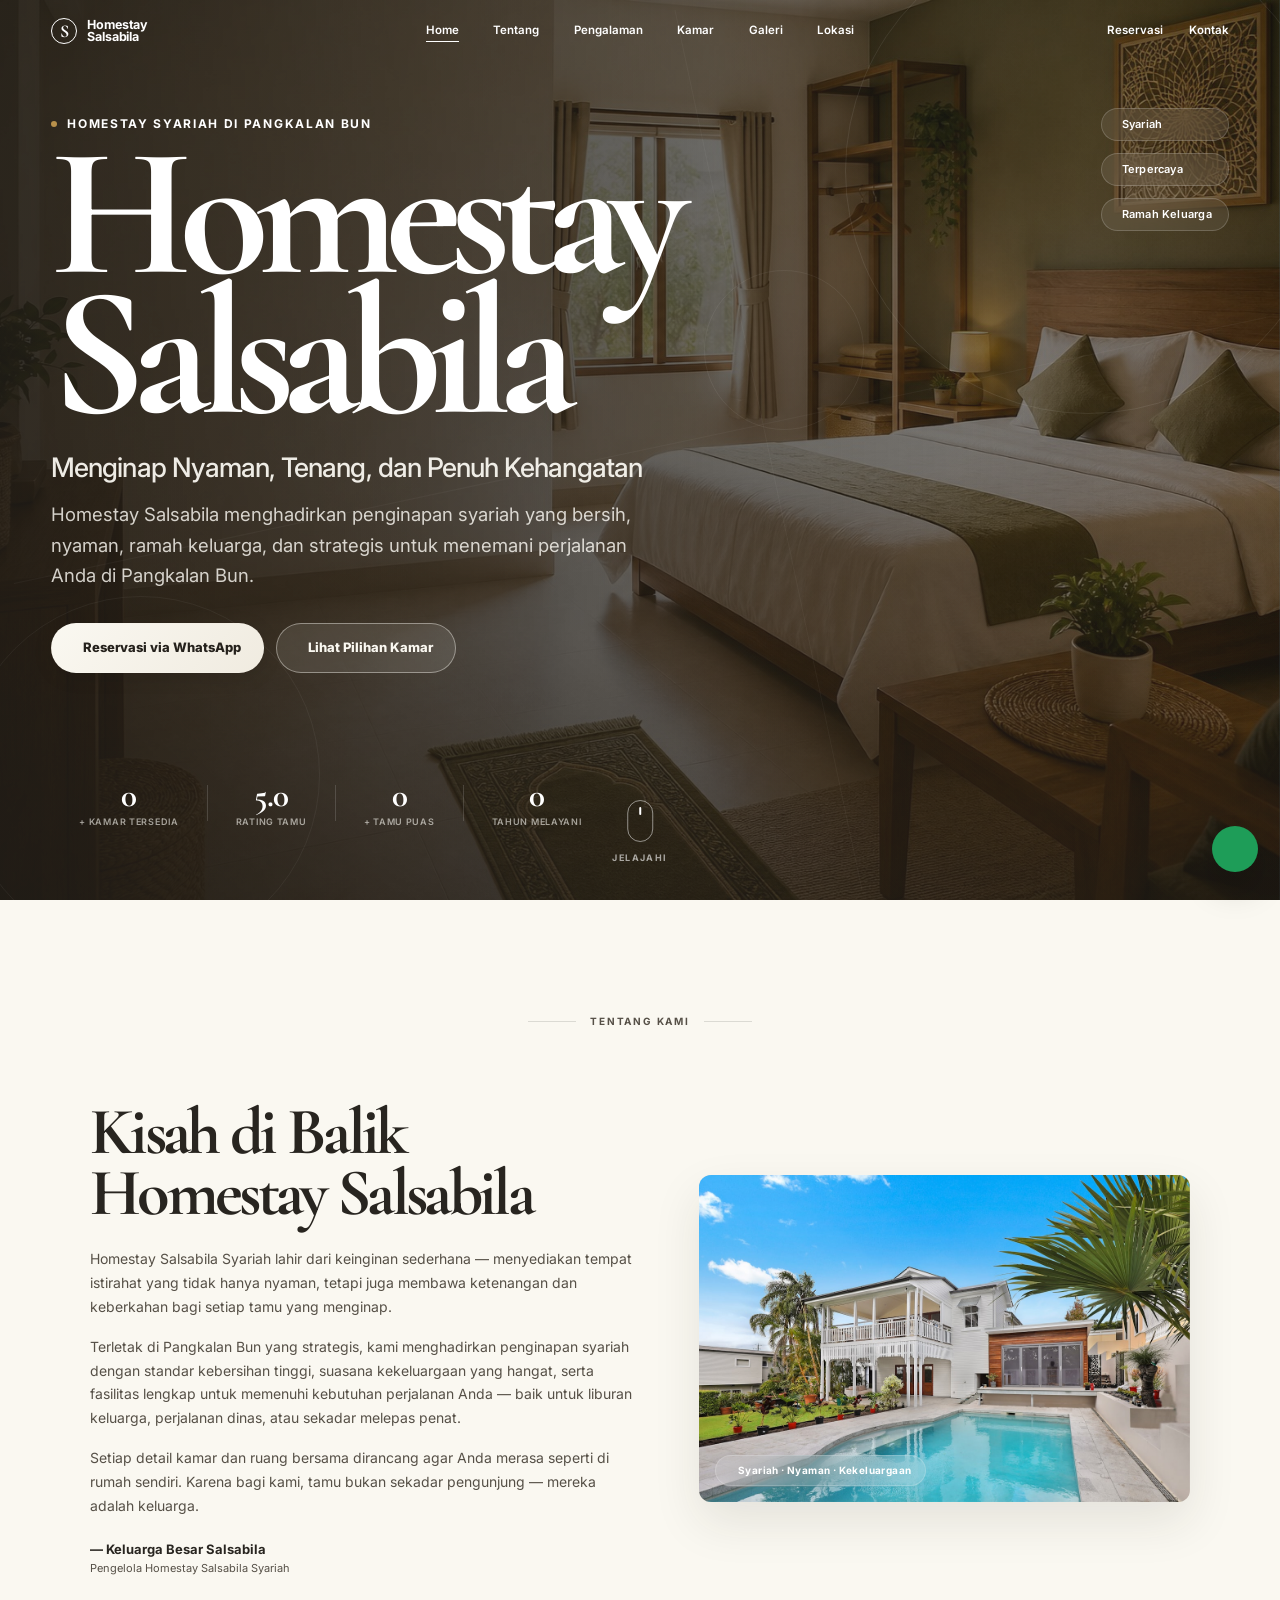
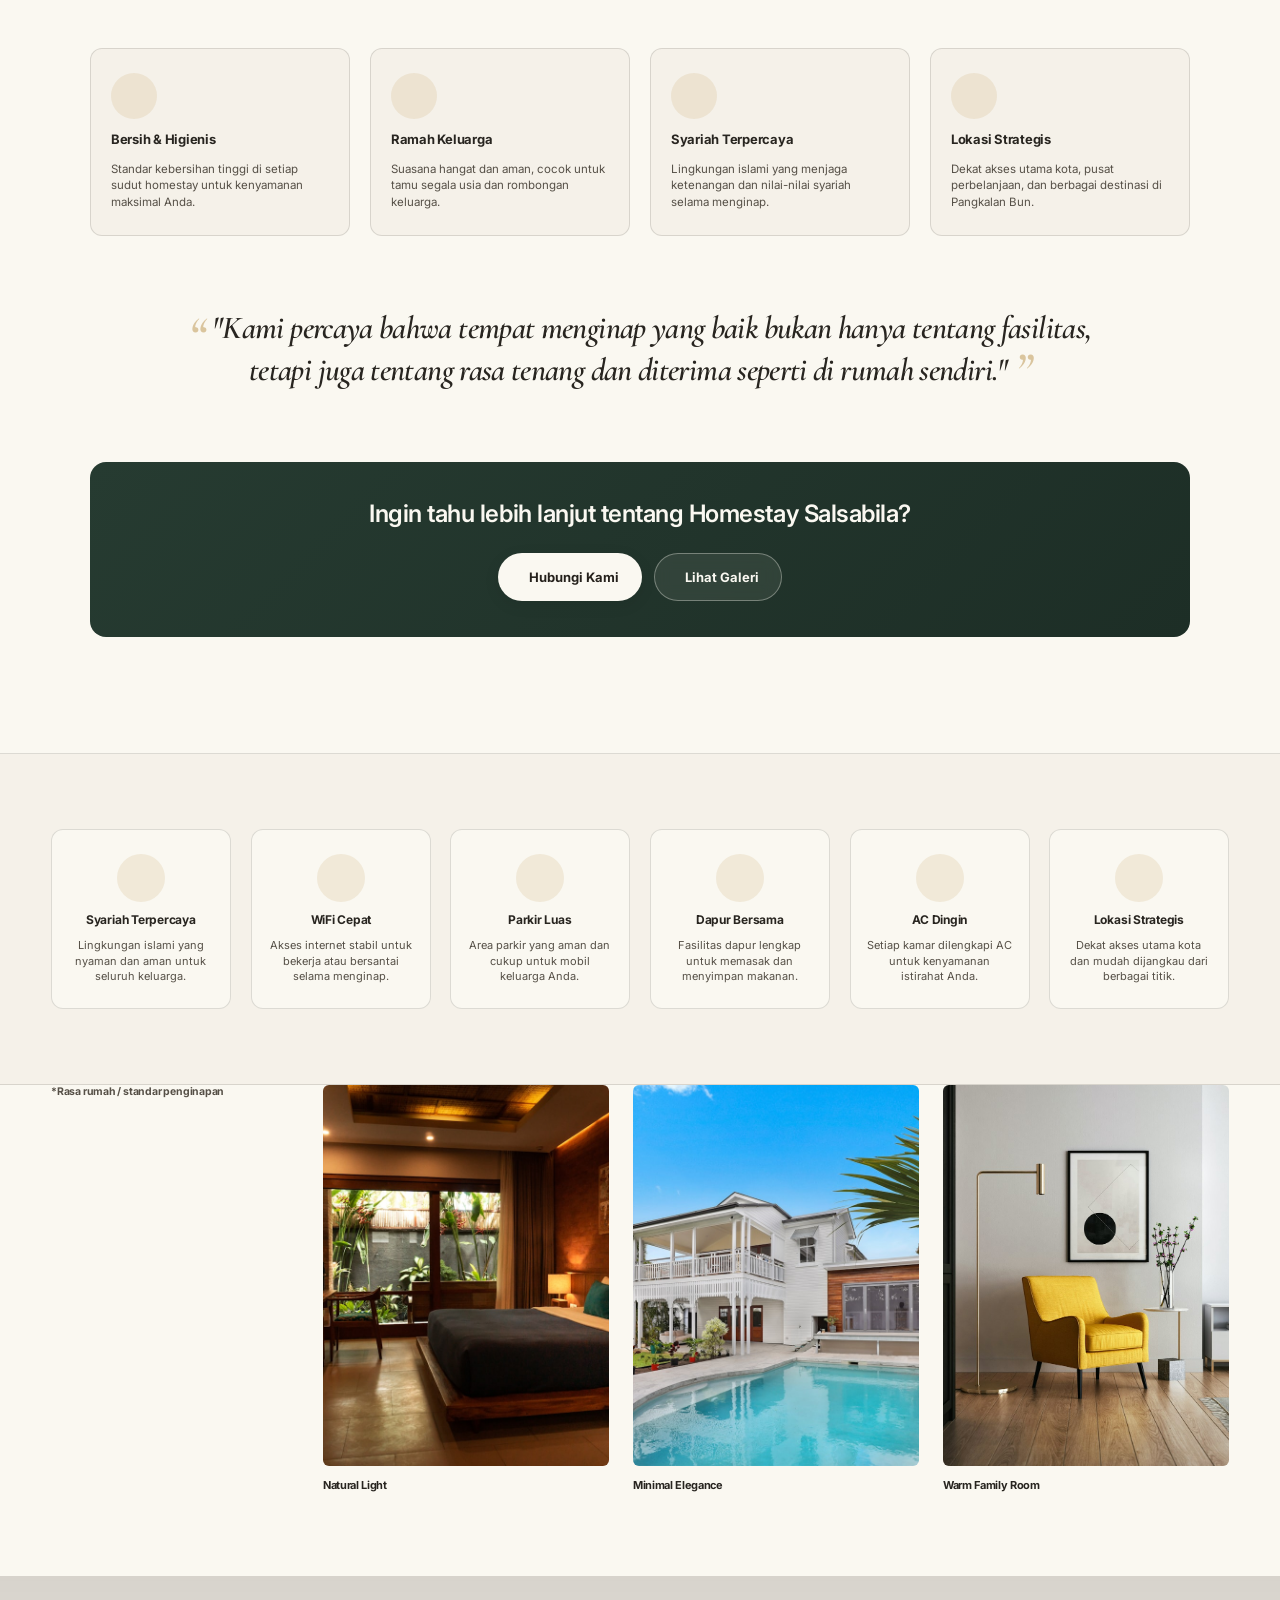
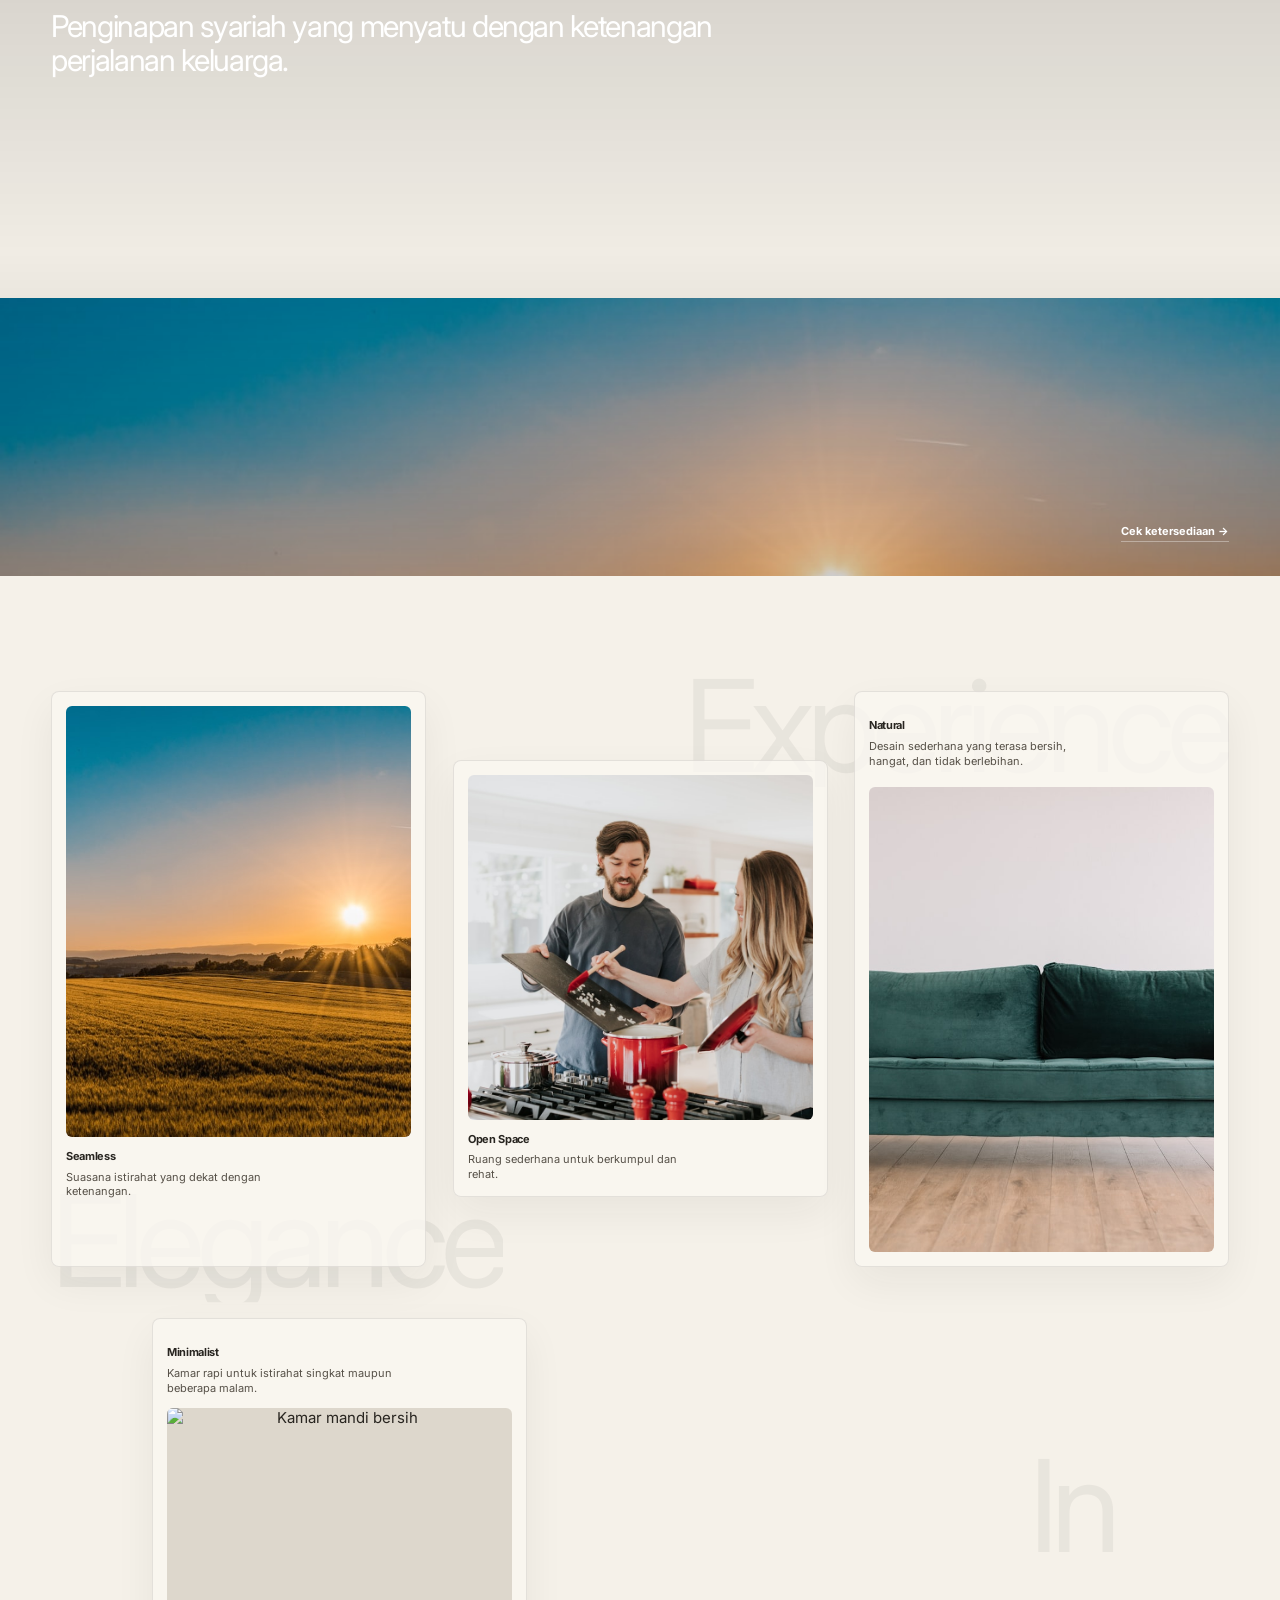
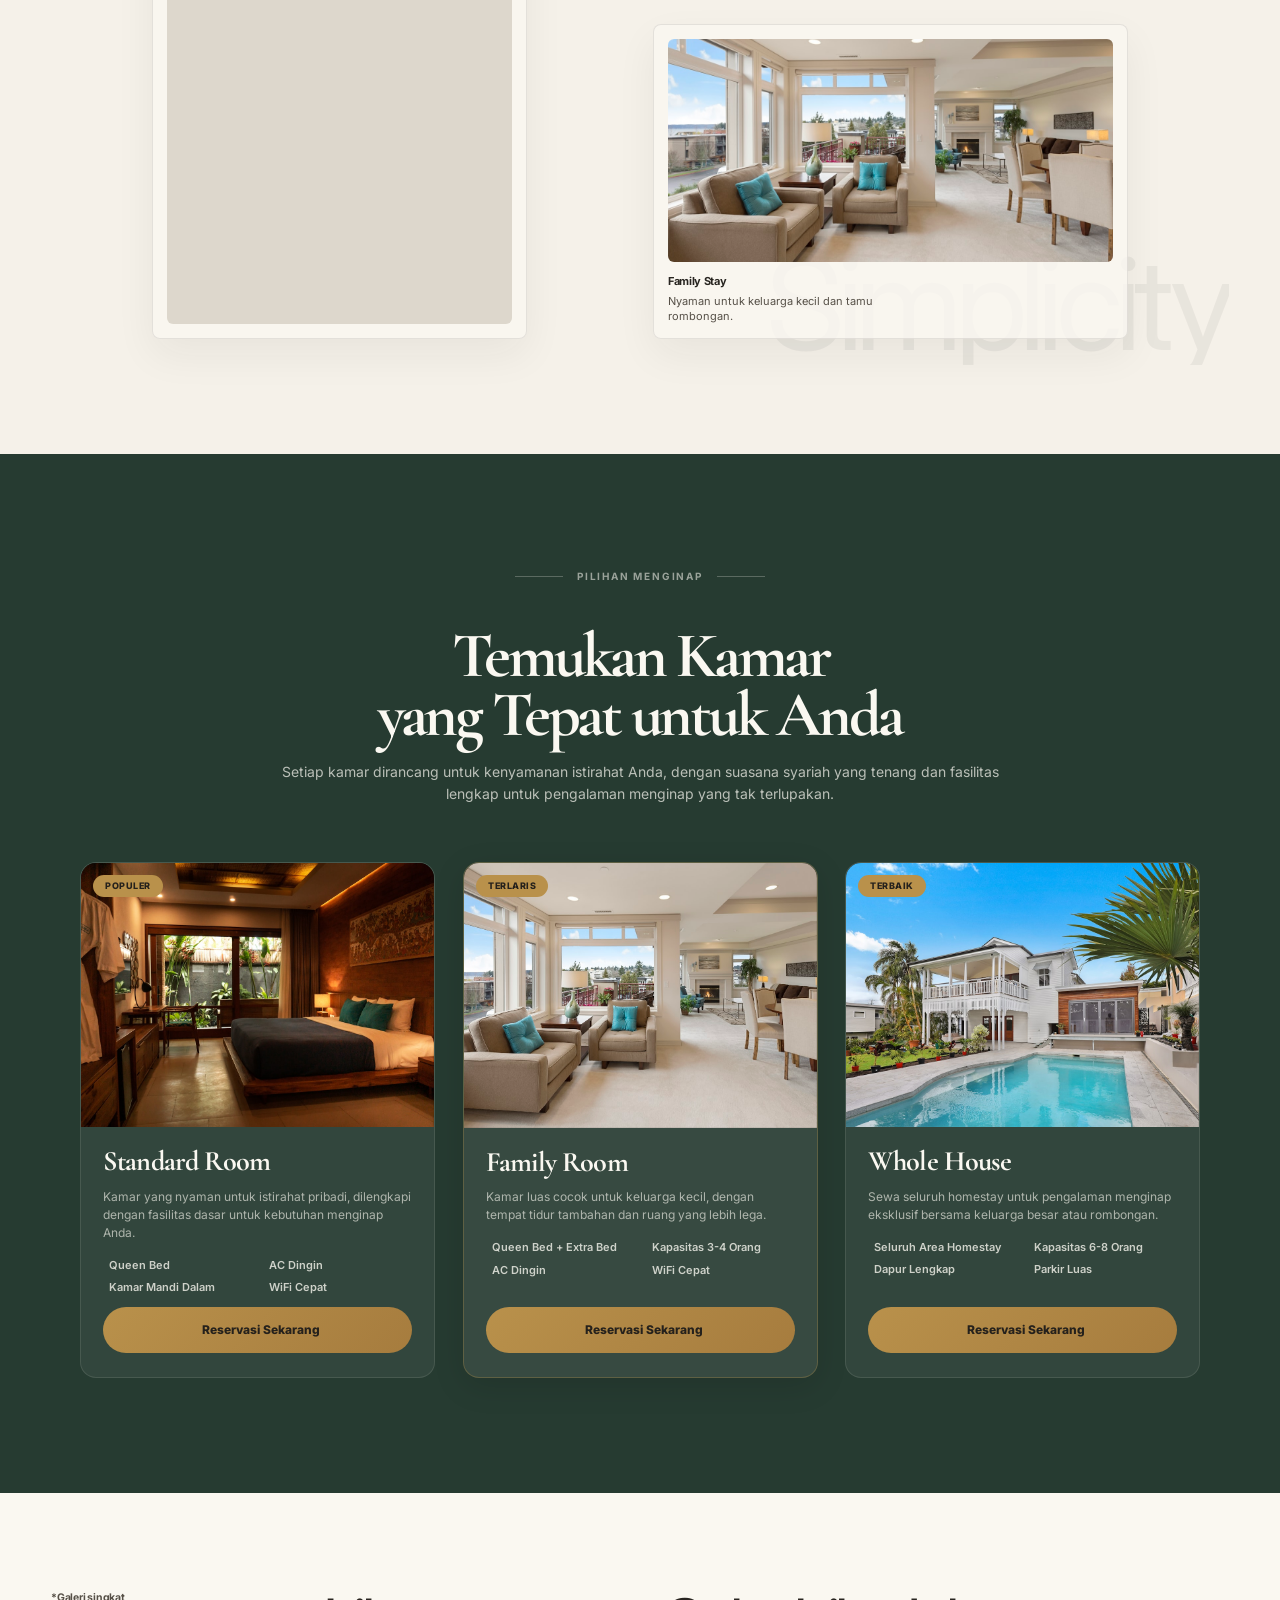
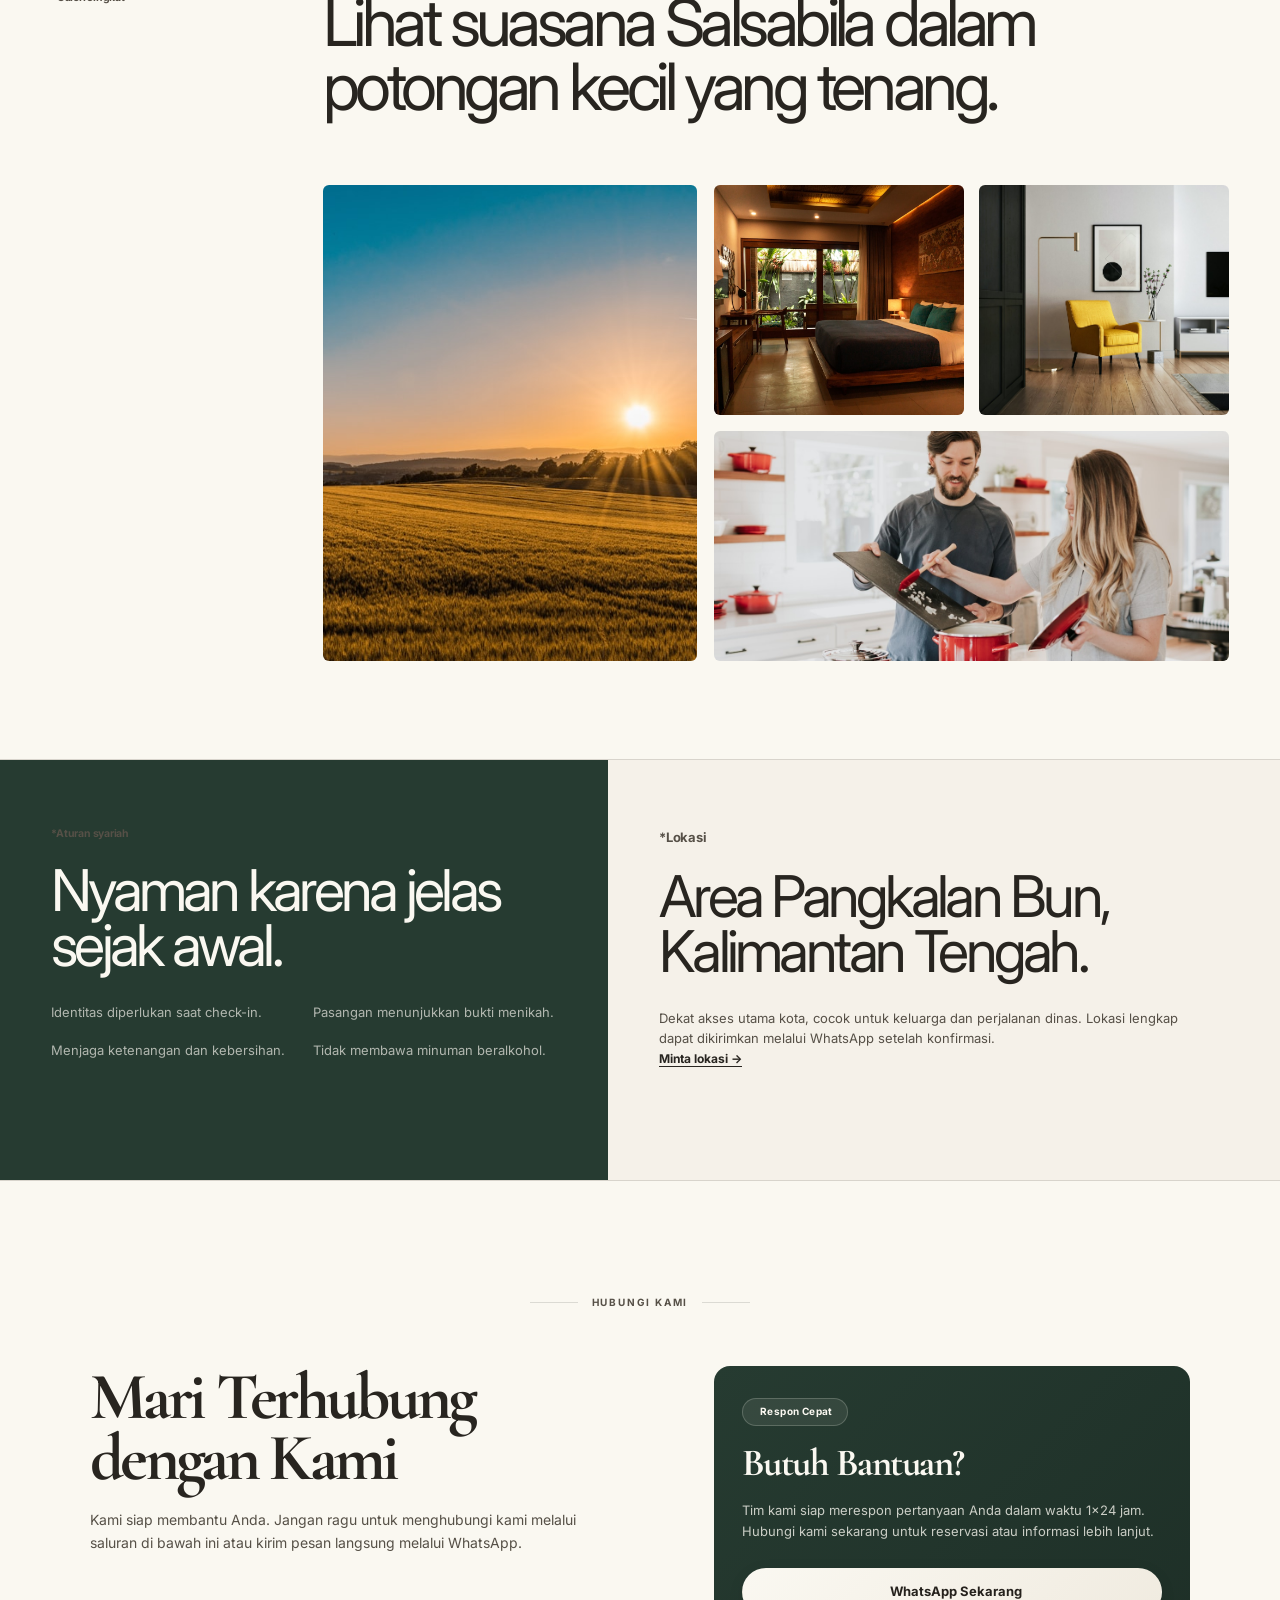
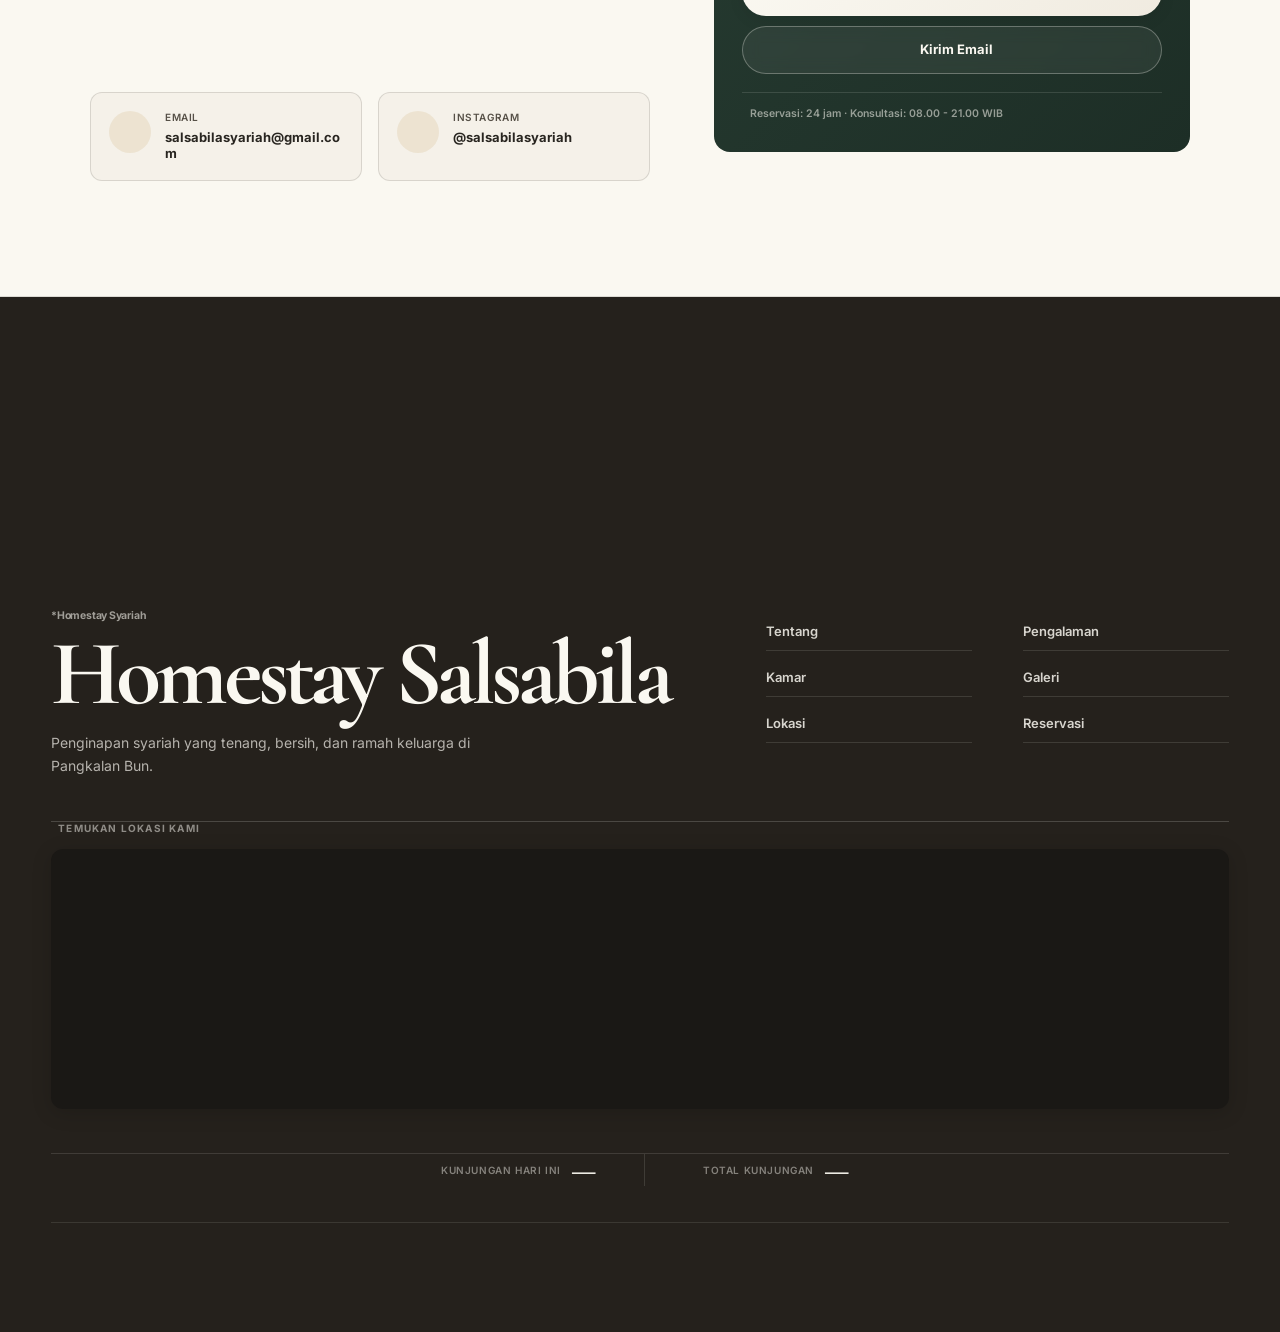
==== commit f52f0dc5: "Revert "fix: mobile navbar drawer with proper z-index, 76px height, dark green fullscreen menu" This" ====
--- a/index.html
+++ b/index.html
@@ -3,422 +3,639 @@
 <head>
   <meta charset="UTF-8">
   <meta name="viewport" content="width=device-width, initial-scale=1.0">
-  <meta name="description" content="Salsabila Hotel, hotel syariah premium di Pangkalan Bun dengan kamar bersih, suasana tenang, dan reservasi mudah untuk keluarga maupun perjalanan bisnis.">
-  <meta name="theme-color" content="#0d4432">
-  <title>Salsabila Hotel | Hotel Syariah di Pangkalan Bun</title>
-  <link rel="icon" href="assets/img/favicon.svg" type="image/svg+xml">
+  <meta name="description" content="Homestay Salsabila Syariah, penginapan syariah yang tenang, bersih, dan ramah keluarga di Pangkalan Bun.">
+  <title>Homestay Salsabila Syariah | Pangkalan Bun</title>
   <link rel="preconnect" href="https://fonts.googleapis.com">
   <link rel="preconnect" href="https://fonts.gstatic.com" crossorigin>
-  <link href="https://fonts.googleapis.com/css2?family=DM+Sans:wght@400;500;600;700&amp;family=Playfair+Display:ital,wght@0,400;0,500;0,600;1,400;1,500&amp;display=swap" rel="stylesheet">
-  <script>document.documentElement.classList.add("js");</script>
+  <link href="https://fonts.googleapis.com/css2?family=Cormorant+Garamond:wght@500;600;700&family=Inter:wght@400;500;600;700&display=swap" rel="stylesheet">
   <link rel="stylesheet" href="assets/css/style.css">
 </head>
 <body>
-  <a class="skip-link" href="#mainContent">Lewati ke konten utama</a>
-
+  <!-- Loading Screen -->
+  <div class="loader" id="loader" aria-hidden="true">
+    <div class="loader-content">
+      <div class="loader-icon">
+        <span>S</span>
+      </div>
+      <div class="loader-text">
+        <span class="loader-title">Homestay Salsabila</span>
+        <span class="loader-sub">Syariah · Nyaman · Kekeluargaan</span>
+      </div>
+      <div class="loader-bar">
+        <span></span>
+      </div>
+      <div class="loader-dots">
+        <span></span><span></span><span></span>
+      </div>
+    </div>
+  </div>
+<body>
   <header class="site-header" id="siteHeader">
-    <div class="header-bar">
-      <a class="site-logo" href="#home">
-        <span class="site-logo-mark">S</span>
-        <span class="site-logo-text">
-          <strong>Salsabila</strong>
-          <small>Hotel</small>
-        </span>
+    <nav class="nav-shell" aria-label="Navigasi utama">
+      <a class="brand" href="#home" aria-label="Homestay Salsabila Syariah">
+        <span class="brand-icon">S</span>
+        <span>Homestay<br>Salsabila</span>
       </a>
-      <button class="menu-btn" id="menuBtn" type="button" aria-label="Buka menu" aria-controls="siteNav" aria-expanded="false">
+
+      <button class="nav-toggle" id="navToggle" type="button" aria-label="Buka menu" aria-expanded="false">
         <span></span>
         <span></span>
       </button>
-      <nav class="site-nav" id="siteNav" aria-label="Navigasi utama">
-        <div class="mobile-nav-intro" aria-hidden="true">
-          <span>Menu Navigasi</span>
-          <small>Temukan kenyamanan menginap di Salsabila Hotel</small>
-        </div>
-        <a class="site-nav-link active" href="#home">Beranda</a>
-        <a class="site-nav-link" href="#tentang">Tentang Hotel</a>
-        <a class="site-nav-link" href="#kamar">Kamar</a>
-        <a class="site-nav-link" href="#fasilitas">Fasilitas</a>
-        <a class="site-nav-link" href="#galeri">Galeri</a>
-        <a class="site-nav-link" href="#lokasi">Lokasi</a>
-        <a class="site-nav-link site-nav-cta" href="https://wa.me/6281234567890?text=Halo%20Salsabila%20Hotel%2C%20saya%20ingin%20melakukan%20reservasi." target="_blank" rel="noopener">Reservasi</a>
+
+      <div class="nav-panel" id="navPanel">
+        <a class="nav-link active" href="#home">Home</a>
+        <a class="nav-link" href="#tentang">Tentang</a>
+        <a class="nav-link" href="#pengalaman">Pengalaman</a>
+        <a class="nav-link" href="#kamar">Kamar</a>
+        <a class="nav-link" href="#galeri">Galeri</a>
+        <a class="nav-link" href="#lokasi">Lokasi</a>
+      </div>
+
+      <div class="nav-actions">
+        <a href="https://wa.me/6281234567890?text=Halo%20Homestay%20Salsabila%20Syariah%2C%20saya%20ingin%20menanyakan%20ketersediaan%20kamar." target="_blank" rel="noopener">Reservasi</a>
+        <a href="#kontak">Kontak</a>
+      </div>
+    </nav>
+  </header>
+
+  <main>
+    <section class="hero section-watch" id="home">
+      <img class="hero-image" src="assets/img/hero.jpg" alt="Foto utama Homestay Salsabila Syariah">
+      <div class="hero-scrim"></div>
+
+      <!-- Decorative floating elements -->
+      <div class="hero-deco">
+        <div class="deco-circle deco-circle--1"></div>
+        <div class="deco-circle deco-circle--2"></div>
+        <div class="deco-circle deco-circle--3"></div>
+        <div class="deco-line deco-line--h"></div>
+        <div class="deco-line deco-line--v"></div>
+      </div>
+
+      <!-- Floating badges -->
+      <div class="hero-badges">
+        <div class="badge badge--syariah">
+          <i data-lucide="moon" aria-hidden="true"></i>
+          <span>Syariah</span>
+        </div>
+        <div class="badge badge--trusted">
+          <i data-lucide="star" aria-hidden="true"></i>
+          <span>Terpercaya</span>
+        </div>
+        <div class="badge badge--family">
+          <i data-lucide="heart" aria-hidden="true"></i>
+          <span>Ramah Keluarga</span>
+        </div>
+      </div>
+
+      <div class="hero-inner">
+        <div class="hero-copy">
+          <p class="hero-kicker">
+            <span class="kicker-dot"></span>
+            Homestay Syariah di Pangkalan Bun
+          </p>
+          <h1>Homestay Salsabila</h1>
+          <p class="hero-tagline">Menginap Nyaman, Tenang, dan Penuh Kehangatan</p>
+          <p class="hero-description">Homestay Salsabila menghadirkan penginapan syariah yang bersih, nyaman, ramah keluarga, dan strategis untuk menemani perjalanan Anda di Pangkalan Bun.</p>
+          <div class="hero-actions">
+            <a class="hero-btn hero-btn-primary" href="https://wa.me/6281234567890?text=Halo%20Homestay%20Salsabila%20Syariah%2C%20saya%20ingin%20menanyakan%20ketersediaan%20kamar." target="_blank" rel="noopener">
+              <i data-lucide="message-circle" aria-hidden="true"></i>
+              Reservasi via WhatsApp
+            </a>
+            <a class="hero-btn hero-btn-secondary" href="#kamar">
+              <i data-lucide="chevron-right" aria-hidden="true"></i>
+              Lihat Pilihan Kamar
+            </a>
+          </div>
+        </div>
+
+        <!-- Trust Stats -->
+        <div class="hero-stats">
+          <div class="stat-item">
+            <span class="stat-number" data-count="50">0</span>
+            <span class="stat-label">+ Kamar Tersedia</span>
+          </div>
+          <div class="stat-divider"></div>
+          <div class="stat-item">
+            <span class="stat-number">5.0</span>
+            <span class="stat-label">Rating Tamu</span>
+          </div>
+          <div class="stat-divider"></div>
+          <div class="stat-item">
+            <span class="stat-number" data-count="200">0</span>
+            <span class="stat-label">+ Tamu Puas</span>
+          </div>
+          <div class="stat-divider"></div>
+          <div class="stat-item">
+            <span class="stat-number" data-count="3">0</span>
+            <span class="stat-label">Tahun Melayani</span>
+          </div>
+        </div>
+
+        <a class="scroll-cue" href="#tentang" aria-label="Lihat detail">
+          <span></span>
+          <span class="scroll-text">Jelajahi</span>
+        </a>
+      </div>
+    </section>
+
+    <section class="about section-watch" id="tentang">
+      <div class="about-shell">
+        <!-- Section label -->
+        <div class="about-label">
+          <span class="about-label-line"></span>
+          <span class="about-label-text">Tentang Kami</span>
+          <span class="about-label-line"></span>
+        </div>
+
+        <!-- Main story -->
+        <div class="about-story">
+          <div class="about-story-text">
+            <h2>Kisah di Balik<br>Homestay Salsabila</h2>
+            <div class="about-story-content">
+              <p>Homestay Salsabila Syariah lahir dari keinginan sederhana — menyediakan tempat istirahat yang tidak hanya nyaman, tetapi juga membawa ketenangan dan keberkahan bagi setiap tamu yang menginap.</p>
+              <p>Terletak di Pangkalan Bun yang strategis, kami menghadirkan penginapan syariah dengan standar kebersihan tinggi, suasana kekeluargaan yang hangat, serta fasilitas lengkap untuk memenuhi kebutuhan perjalanan Anda — baik untuk liburan keluarga, perjalanan dinas, atau sekadar melepas penat.</p>
+              <p>Setiap detail kamar dan ruang bersama dirancang agar Anda merasa seperti di rumah sendiri. Karena bagi kami, tamu bukan sekadar pengunjung — mereka adalah keluarga.</p>
+            </div>
+            <div class="about-signature">
+              <span class="about-signature-name">— Keluarga Besar Salsabila</span>
+              <span class="about-signature-role">Pengelola Homestay Salsabila Syariah</span>
+            </div>
+          </div>
+          <div class="about-story-media">
+            <div class="about-image-stack">
+              <img src="assets/img/gallery-exterior.jpg" alt="Fasad Homestay Salsabila" loading="lazy">
+              <div class="about-image-accent">
+                <i data-lucide="home" aria-hidden="true"></i>
+                <span>Syariah · Nyaman · Kekeluargaan</span>
+              </div>
+            </div>
+          </div>
+        </div>
+
+        <!-- Values pillars -->
+        <div class="about-values">
+          <article class="about-value-card">
+            <div class="value-icon">
+              <i data-lucide="leaf" aria-hidden="true"></i>
+            </div>
+            <h3>Bersih & Higienis</h3>
+            <p>Standar kebersihan tinggi di setiap sudut homestay untuk kenyamanan maksimal Anda.</p>
+          </article>
+          <article class="about-value-card">
+            <div class="value-icon">
+              <i data-lucide="users" aria-hidden="true"></i>
+            </div>
+            <h3>Ramah Keluarga</h3>
+            <p>Suasana hangat dan aman, cocok untuk tamu segala usia dan rombongan keluarga.</p>
+          </article>
+          <article class="about-value-card">
+            <div class="value-icon">
+              <i data-lucide="moon" aria-hidden="true"></i>
+            </div>
+            <h3>Syariah Terpercaya</h3>
+            <p>Lingkungan islami yang menjaga ketenangan dan nilai-nilai syariah selama menginap.</p>
+          </article>
+          <article class="about-value-card">
+            <div class="value-icon">
+              <i data-lucide="map-pin" aria-hidden="true"></i>
+            </div>
+            <h3>Lokasi Strategis</h3>
+            <p>Dekat akses utama kota, pusat perbelanjaan, dan berbagai destinasi di Pangkalan Bun.</p>
+          </article>
+        </div>
+
+        <!-- Mission statement -->
+        <div class="about-mission">
+          <blockquote>
+            <p>"Kami percaya bahwa tempat menginap yang baik bukan hanya tentang fasilitas, tetapi juga tentang rasa tenang dan diterima seperti di rumah sendiri."</p>
+          </blockquote>
+        </div>
+
+        <!-- CTA -->
+        <div class="about-cta">
+          <p>Ingin tahu lebih lanjut tentang Homestay Salsabila?</p>
+          <div class="about-cta-actions">
+            <a class="about-btn about-btn-primary" href="https://wa.me/6281234567890?text=Halo%20Homestay%20Salsabila%20Syariah%2C%20saya%20ingin%20mengetahui%20lebih%20lanjut%20tentang%20homestay." target="_blank" rel="noopener">
+              <i data-lucide="message-circle" aria-hidden="true"></i>
+              Hubungi Kami
+            </a>
+            <a class="about-btn about-btn-secondary" href="#galeri">
+              <i data-lucide="image" aria-hidden="true"></i>
+              Lihat Galeri
+            </a>
+          </div>
+        </div>
+      </div>
+    </section>
+
+    <!-- Amenities / Why Choose Us -->
+    <section class="amenities-strip" aria-label="Mengapa memilih kami">
+      <div class="amenities-grid">
+        <article class="amenity-card">
+          <div class="amenity-icon">
+            <i data-lucide="shield-check" aria-hidden="true"></i>
+          </div>
+          <h3>Syariah Terpercaya</h3>
+          <p>Lingkungan islami yang nyaman dan aman untuk seluruh keluarga.</p>
+        </article>
+        <article class="amenity-card">
+          <div class="amenity-icon">
+            <i data-lucide="wifi" aria-hidden="true"></i>
+          </div>
+          <h3>WiFi Cepat</h3>
+          <p>Akses internet stabil untuk bekerja atau bersantai selama menginap.</p>
+        </article>
+        <article class="amenity-card">
+          <div class="amenity-icon">
+            <i data-lucide="car" aria-hidden="true"></i>
+          </div>
+          <h3>Parkir Luas</h3>
+          <p>Area parkir yang aman dan cukup untuk mobil keluarga Anda.</p>
+        </article>
+        <article class="amenity-card">
+          <div class="amenity-icon">
+            <i data-lucide="utensils-crossed" aria-hidden="true"></i>
+          </div>
+          <h3>Dapur Bersama</h3>
+          <p>Fasilitas dapur lengkap untuk memasak dan menyimpan makanan.</p>
+        </article>
+        <article class="amenity-card">
+          <div class="amenity-icon">
+            <i data-lucide="wind" aria-hidden="true"></i>
+          </div>
+          <h3>AC Dingin</h3>
+          <p>Setiap kamar dilengkapi AC untuk kenyamanan istirahat Anda.</p>
+        </article>
+        <article class="amenity-card">
+          <div class="amenity-icon">
+            <i data-lucide="map-pin" aria-hidden="true"></i>
+          </div>
+          <h3>Lokasi Strategis</h3>
+          <p>Dekat akses utama kota dan mudah dijangkau dari berbagai titik.</p>
+        </article>
+      </div>
+    </section>
+
+    <section class="image-cards" aria-label="Sorotan homestay">
+      <p class="tiny-label">*Rasa rumah / standar penginapan</p>
+      <div class="mini-gallery" id="miniGallery">
+        <article>
+          <button class="gallery-trigger" type="button" data-lightbox="assets/img/gallery-bedroom.jpg" data-caption="Kamar dengan cahaya natural">
+            <img src="assets/img/gallery-bedroom.jpg" alt="Kamar dengan cahaya natural" loading="lazy">
+          </button>
+          <h2>Natural Light</h2>
+        </article>
+        <article>
+          <button class="gallery-trigger" type="button" data-lightbox="assets/img/gallery-exterior.jpg" data-caption="Kesederhanaan fasad">
+            <img src="assets/img/gallery-exterior.jpg" alt="Tampak depan homestay" loading="lazy">
+          </button>
+          <h2>Minimal Elegance</h2>
+        </article>
+        <article>
+          <button class="gallery-trigger" type="button" data-lightbox="assets/img/gallery-living.jpg" data-caption="Ruang bersama yang lapang">
+            <img src="assets/img/gallery-living.jpg" alt="Ruang keluarga" loading="lazy">
+          </button>
+          <h2>Warm Family Room</h2>
+        </article>
+      </div>
+    </section>
+
+    <section class="landscape-band">
+      <img src="assets/img/gallery-landscape.jpg" alt="Lanskap tenang di sekitar homestay" loading="lazy">
+      <div class="band-caption">
+        <p>Penginapan syariah yang menyatu dengan ketenangan perjalanan keluarga.</p>
+        <a href="https://wa.me/6281234567890?text=Halo%20Homestay%20Salsabila%20Syariah%2C%20saya%20ingin%20menanyakan%20ketersediaan%20kamar." target="_blank" rel="noopener">Cek ketersediaan &rarr;</a>
+      </div>
+    </section>
+
+    <section class="editorial section-watch" id="pengalaman">
+      <div class="editorial-cell image-a">
+        <button class="gallery-trigger" type="button" data-lightbox="assets/img/gallery-landscape.jpg" data-caption="Area homestay yang tenang">
+          <img src="assets/img/gallery-landscape.jpg" alt="Homestay di lanskap terbuka" loading="lazy">
+        </button>
+        <h3>Seamless</h3>
+        <p>Suasana istirahat yang dekat dengan ketenangan.</p>
+      </div>
+
+      <h2 class="display-word word-experience">Experience</h2>
+
+      <div class="editorial-cell image-b">
+        <button class="gallery-trigger" type="button" data-lightbox="assets/img/gallery-kitchen.jpg" data-caption="Dapur dan area bersama">
+          <img src="assets/img/gallery-kitchen.jpg" alt="Sudut dapur homestay" loading="lazy">
+        </button>
+        <h3>Open Space</h3>
+        <p>Ruang sederhana untuk berkumpul dan rehat.</p>
+      </div>
+
+      <div class="editorial-copy image-c">
+        <h3>Natural</h3>
+        <p>Desain sederhana yang terasa bersih, hangat, dan tidak berlebihan.</p>
+        <button class="gallery-trigger" type="button" data-lightbox="assets/img/gallery-dining.jpg" data-caption="Ruang makan yang hangat dan bersih">
+          <img src="assets/img/gallery-dining.jpg" alt="Ruang makan homestay" loading="lazy">
+        </button>
+      </div>
+
+      <h2 class="display-word word-elegance">Elegance</h2>
+
+      <div class="editorial-cell image-d">
+        <h3>Minimalist</h3>
+        <p>Kamar rapi untuk istirahat singkat maupun beberapa malam.</p>
+        <button class="gallery-trigger" type="button" data-lightbox="assets/img/gallery-bathroom.jpg" data-caption="Kamar mandi bersih">
+          <img src="assets/img/gallery-bathroom.jpg" alt="Kamar mandi bersih" loading="lazy">
+        </button>
+      </div>
+
+      <div class="editorial-cell image-e">
+        <button class="gallery-trigger" type="button" data-lightbox="assets/img/gallery-family-room.jpg" data-caption="Family room">
+          <img src="assets/img/gallery-family-room.jpg" alt="Family room" loading="lazy">
+        </button>
+        <h3>Family Stay</h3>
+        <p>Nyaman untuk keluarga kecil dan tamu rombongan.</p>
+      </div>
+
+      <h2 class="display-word word-in">In</h2>
+      <h2 class="display-word word-simplicity">Simplicity</h2>
+    </section>
+
+    <section class="rooms section-watch" id="kamar">
+      <!-- Section label -->
+      <div class="rooms-label">
+        <span class="rooms-label-line"></span>
+        <span class="rooms-label-text">Pilihan Menginap</span>
+        <span class="rooms-label-line"></span>
+      </div>
+
+      <div class="rooms-header">
+        <h2>Temukan Kamar<br>yang Tepat untuk Anda</h2>
+        <p>Setiap kamar dirancang untuk kenyamanan istirahat Anda, dengan suasana syariah yang tenang dan fasilitas lengkap untuk pengalaman menginap yang tak terlupakan.</p>
+      </div>
+
+      <div class="rooms-grid">
+        <!-- Standard Room -->
+        <article class="room-card">
+          <div class="room-card-image">
+            <img src="assets/img/gallery-bedroom.jpg" alt="Standard Room" loading="lazy">
+            <div class="room-card-badge">Populer</div>
+          </div>
+          <div class="room-card-body">
+            <h3>Standard Room</h3>
+            <p class="room-card-desc">Kamar yang nyaman untuk istirahat pribadi, dilengkapi dengan fasilitas dasar untuk kebutuhan menginap Anda.</p>
+            <ul class="room-card-features">
+              <li><i data-lucide="bed-double" aria-hidden="true"></i>Queen Bed</li>
+              <li><i data-lucide="wind" aria-hidden="true"></i>AC Dingin</li>
+              <li><i data-lucide="bath" aria-hidden="true"></i>Kamar Mandi Dalam</li>
+              <li><i data-lucide="wifi" aria-hidden="true"></i>WiFi Cepat</li>
+            </ul>
+            <a class="room-card-btn" href="https://wa.me/6281234567890?text=Halo%20Homestay%20Salsabila%20Syariah%2C%20saya%20ingin%20reservasi%20Standard%20Room." target="_blank" rel="noopener">
+              <i data-lucide="message-circle" aria-hidden="true"></i>
+              Reservasi Sekarang
+            </a>
+          </div>
+        </article>
+
+        <!-- Family Room -->
+        <article class="room-card room-card--featured">
+          <div class="room-card-image">
+            <img src="assets/img/gallery-family-room.jpg" alt="Family Room" loading="lazy">
+            <div class="room-card-badge">Terlaris</div>
+          </div>
+          <div class="room-card-body">
+            <h3>Family Room</h3>
+            <p class="room-card-desc">Kamar luas cocok untuk keluarga kecil, dengan tempat tidur tambahan dan ruang yang lebih lega.</p>
+            <ul class="room-card-features">
+              <li><i data-lucide="bed-double" aria-hidden="true"></i>Queen Bed + Extra Bed</li>
+              <li><i data-lucide="users" aria-hidden="true"></i>Kapasitas 3-4 Orang</li>
+              <li><i data-lucide="wind" aria-hidden="true"></i>AC Dingin</li>
+              <li><i data-lucide="wifi" aria-hidden="true"></i>WiFi Cepat</li>
+            </ul>
+            <a class="room-card-btn" href="https://wa.me/6281234567890?text=Halo%20Homestay%20Salsabila%20Syariah%2C%20saya%20ingin%20reservasi%20Family%20Room." target="_blank" rel="noopener">
+              <i data-lucide="message-circle" aria-hidden="true"></i>
+              Reservasi Sekarang
+            </a>
+          </div>
+        </article>
+
+        <!-- Whole House -->
+        <article class="room-card">
+          <div class="room-card-image">
+            <img src="assets/img/gallery-exterior.jpg" alt="Whole House" loading="lazy">
+            <div class="room-card-badge">Terbaik</div>
+          </div>
+          <div class="room-card-body">
+            <h3>Whole House</h3>
+            <p class="room-card-desc">Sewa seluruh homestay untuk pengalaman menginap eksklusif bersama keluarga besar atau rombongan.</p>
+            <ul class="room-card-features">
+              <li><i data-lucide="home" aria-hidden="true"></i>Seluruh Area Homestay</li>
+              <li><i data-lucide="users" aria-hidden="true"></i>Kapasitas 6-8 Orang</li>
+              <li><i data-lucide="utensils-crossed" aria-hidden="true"></i>Dapur Lengkap</li>
+              <li><i data-lucide="car" aria-hidden="true"></i>Parkir Luas</li>
+            </ul>
+            <a class="room-card-btn" href="https://wa.me/6281234567890?text=Halo%20Homestay%20Salsabila%20Syariah%2C%20saya%20ingin%20reservasi%20Whole%20House." target="_blank" rel="noopener">
+              <i data-lucide="message-circle" aria-hidden="true"></i>
+              Reservasi Sekarang
+            </a>
+          </div>
+        </article>
+      </div>
+    </section>
+
+    <section class="gallery-board section-watch" id="galeri">
+      <p class="tiny-label">*Galeri singkat</p>
+      <h2>Lihat suasana Salsabila dalam potongan kecil yang tenang.</h2>
+      <div class="board-grid">
+        <button class="gallery-trigger" type="button" data-lightbox="assets/img/gallery-landscape.jpg" data-caption="Fasad homestay">
+          <img src="assets/img/gallery-landscape.jpg" alt="Fasad homestay" loading="lazy">
+        </button>
+        <button class="gallery-trigger" type="button" data-lightbox="assets/img/gallery-bedroom.jpg" data-caption="Standard room">
+          <img src="assets/img/gallery-bedroom.jpg" alt="Standard room" loading="lazy">
+        </button>
+        <button class="gallery-trigger" type="button" data-lightbox="assets/img/gallery-living.jpg" data-caption="Ruang keluarga">
+          <img src="assets/img/gallery-living.jpg" alt="Ruang keluarga" loading="lazy">
+        </button>
+        <button class="gallery-trigger" type="button" data-lightbox="assets/img/gallery-kitchen.jpg" data-caption="Dapur bersama">
+          <img src="assets/img/gallery-kitchen.jpg" alt="Dapur bersama" loading="lazy">
+        </button>
+      </div>
+    </section>
+
+    <section class="rules-location section-watch" id="lokasi">
+      <div class="rules-panel">
+        <p class="tiny-label">*Aturan syariah</p>
+        <h2>Nyaman karena jelas sejak awal.</h2>
+        <div class="rule-list">
+          <p>Identitas diperlukan saat check-in.</p>
+          <p>Pasangan menunjukkan bukti menikah.</p>
+          <p>Menjaga ketenangan dan kebersihan.</p>
+          <p>Tidak membawa minuman beralkohol.</p>
+        </div>
+      </div>
+      <div class="location-panel">
+        <p class="tiny-label">*Lokasi</p>
+        <h2>Area Pangkalan Bun, Kalimantan Tengah.</h2>
+        <p>Dekat akses utama kota, cocok untuk keluarga dan perjalanan dinas. Lokasi lengkap dapat dikirimkan melalui WhatsApp setelah konfirmasi.</p>
+        <a class="text-link dark" href="https://wa.me/6281234567890?text=Halo%20Homestay%20Salsabila%20Syariah%2C%20saya%20ingin%20menanyakan%20lokasi%20homestay." target="_blank" rel="noopener">Minta lokasi -></a>
+      </div>
+    </section>
+
+    <section class="kontak section-watch" id="kontak">
+      <div class="kontak-shell">
+        <!-- Section label -->
+        <div class="kontak-label">
+          <span class="kontak-label-line"></span>
+          <span class="kontak-label-text">Hubungi Kami</span>
+          <span class="kontak-label-line"></span>
+        </div>
+
+        <div class="kontak-layout">
+          <!-- Left: Info cards -->
+          <div class="kontak-info">
+            <h2>Mari Terhubung<br>dengan Kami</h2>
+            <p class="kontak-intro">Kami siap membantu Anda. Jangan ragu untuk menghubungi kami melalui saluran di bawah ini atau kirim pesan langsung melalui WhatsApp.</p>
+
+            <div class="kontak-cards">
+              <article class="kontak-card">
+                <div class="kontak-card-icon">
+                  <i data-lucide="phone" aria-hidden="true"></i>
+                </div>
+                <div class="kontak-card-body">
+                  <span class="kontak-card-label">Telepon / WhatsApp</span>
+                  <a class="kontak-card-value" href="https://wa.me/6281234567890?text=Halo%20Homestay%20Salsabila%20Syariah%2C%20saya%20ingin%20menanyakan%20ketersediaan%20kamar." target="_blank" rel="noopener">0812-3456-7890</a>
+                </div>
+              </article>
+
+              <article class="kontak-card">
+                <div class="kontak-card-icon">
+                  <i data-lucide="map-pin" aria-hidden="true"></i>
+                </div>
+                <div class="kontak-card-body">
+                  <span class="kontak-card-label">Alamat</span>
+                  <p class="kontak-card-value">Area Pangkalan Bun,<br>Kalimantan Tengah</p>
+                </div>
+              </article>
+
+              <article class="kontak-card">
+                <div class="kontak-card-icon">
+                  <i data-lucide="mail" aria-hidden="true"></i>
+                </div>
+                <div class="kontak-card-body">
+                  <span class="kontak-card-label">Email</span>
+                  <a class="kontak-card-value" href="mailto:salsabilasyariah@gmail.com">salsabilasyariah@gmail.com</a>
+                </div>
+              </article>
+
+              <article class="kontak-card">
+                <div class="kontak-card-icon">
+                  <i data-lucide="camera" aria-hidden="true"></i>
+                </div>
+                <div class="kontak-card-body">
+                  <span class="kontak-card-label">Instagram</span>
+                  <a class="kontak-card-value" href="https://instagram.com/salsabilasyariah" target="_blank" rel="noopener">@salsabilasyariah</a>
+                </div>
+              </article>
+            </div>
+          </div>
+
+          <!-- Right: CTA panel -->
+          <div class="kontak-cta-panel">
+            <div class="kontak-cta-badge">
+              <i data-lucide="message-circle" aria-hidden="true"></i>
+              <span>Respon Cepat</span>
+            </div>
+            <h3>Butuh Bantuan?</h3>
+            <p>Tim kami siap merespon pertanyaan Anda dalam waktu 1x24 jam. Hubungi kami sekarang untuk reservasi atau informasi lebih lanjut.</p>
+            <div class="kontak-cta-buttons">
+              <a class="kontak-btn kontak-btn-primary" href="https://wa.me/6281234567890?text=Halo%20Homestay%20Salsabila%20Syariah%2C%20saya%20ingin%20reservasi%20kamar." target="_blank" rel="noopener">
+                <i data-lucide="message-circle" aria-hidden="true"></i>
+                WhatsApp Sekarang
+              </a>
+              <a class="kontak-btn kontak-btn-secondary" href="mailto:salsabilasyariah@gmail.com">
+                <i data-lucide="mail" aria-hidden="true"></i>
+                Kirim Email
+              </a>
+            </div>
+            <div class="kontak-cta-hours">
+              <i data-lucide="clock" aria-hidden="true"></i>
+              <span>Reservasi: 24 jam · Konsultasi: 08.00 - 21.00 WIB</span>
+            </div>
+          </div>
+        </div>
+      </div>
+    </section>
+
+    <section class="footer-image">
+      <img src="assets/img/gallery-landscape.jpg" alt="Homestay Salsabila Syariah" loading="lazy">
+    </section>
+  </main>
+
+  <footer class="site-footer">
+    <div class="footer-main">
+      <div class="footer-brand-block">
+        <p class="tiny-label">*Homestay Syariah</p>
+        <h2>Homestay Salsabila</h2>
+        <p>Penginapan syariah yang tenang, bersih, dan ramah keluarga di Pangkalan Bun.</p>
+      </div>
+      <nav class="footer-nav" aria-label="Navigasi footer">
+        <a href="#tentang">Tentang</a>
+        <a href="#pengalaman">Pengalaman</a>
+        <a href="#kamar">Kamar</a>
+        <a href="#galeri">Galeri</a>
+        <a href="#lokasi">Lokasi</a>
+        <a href="https://wa.me/6281234567890?text=Halo%20Homestay%20Salsabila%20Syariah%2C%20saya%20ingin%20menanyakan%20ketersediaan%20kamar." target="_blank" rel="noopener">Reservasi</a>
       </nav>
     </div>
-  </header>
-
-  <main id="mainContent">
-    <section class="split-hero section-watch" id="home">
-      <div class="split-hero-left">
-        <div class="split-hero-content">
-          <p class="split-hero-label">Hotel Syariah di Pangkalan Bun</p>
-          <h1 class="split-hero-title">Menginap lebih nyaman, <em>dengan sentuhan elegan.</em></h1>
-          <p class="split-hero-desc">Nikmati pengalaman menginap yang bersih, tenang, dan tertata dengan pelayanan ramah untuk perjalanan keluarga, bisnis, maupun kunjungan luar kota.</p>
-          <div class="split-hero-actions">
-            <a class="btn" href="#book">Cek Ketersediaan</a>
-            <a class="btn btn-outline" href="#kamar">Lihat Kamar</a>
-          </div>
-          <div class="split-hero-card" id="book">
-            <form class="book-card" id="reservationForm">
-              <div class="book-card-header">
-                <i data-lucide="calendar-check"></i>
-                <span>Cek Ketersediaan Kamar</span>
-              </div>
-              <div class="book-card-body">
-                <div class="book-field">
-                  <label for="checkIn">Check-in</label>
-                  <input id="checkIn" name="checkIn" type="date" required>
-                </div>
-                <div class="book-field">
-                  <label for="checkOut">Check-out</label>
-                  <input id="checkOut" name="checkOut" type="date" required>
-                </div>
-                <div class="book-field">
-                  <label for="roomType">Kamar</label>
-                  <select id="roomType" name="roomType" required>
-                    <option value="Standard Room">Standard Room</option>
-                    <option value="Deluxe Room">Deluxe Room</option>
-                    <option value="Family Room">Family Room</option>
-                  </select>
-                </div>
-                <div class="book-field">
-                  <label for="guestCount">Tamu</label>
-                  <select id="guestCount" name="guestCount" required>
-                    <option value="1 tamu">1</option>
-                    <option value="2 tamu" selected>2</option>
-                    <option value="3-4 tamu">3-4</option>
-                    <option value="5+ tamu">5+</option>
-                  </select>
-                </div>
-                <button class="book-submit" type="submit">
-                  <span>Cek</span>
-                  <i data-lucide="arrow-up-right"></i>
-                </button>
-              </div>
-              <p class="form-msg" id="formMessage" role="alert"></p>
-            </form>
-          </div>
-        </div>
-      </div>
-      <div class="split-hero-right">
-        <img src="assets/img/hero.jpg" alt="Salsabila Hotel">
-        <div class="split-hero-badges">
-          <span><i data-lucide="sparkles"></i> Kamar Bersih &amp; Nyaman</span>
-          <span><i data-lucide="map-pin"></i> Lokasi Strategis</span>
-          <span><i data-lucide="moon-star"></i> Hotel Syariah</span>
-        </div>
-      </div>
-    </section>
-
-    <section class="statement section-watch" id="tentang">
-      <div class="container">
-        <div class="statement-content reveal">
-          <p class="section-tag"><span></span>Tentang Salsabila Hotel</p>
-          <h2 class="section-title-lg">Keramahan hangat dalam suasana <em>yang lebih berkelas.</em></h2>
-          <p class="statement-lead">Salsabila Hotel menghadirkan pengalaman menginap yang nyaman, bersih, dan tenang di Pangkalan Bun.</p>
-          <p class="statement-text">Dengan konsep hotel syariah yang ramah keluarga, kami menyediakan ruang istirahat yang tertata, pelayanan bersahabat, serta akses lokasi yang mudah dijangkau.</p>
-        </div>
-        <div class="statement-grid reveal">
-          <div class="statement-item">
-            <i data-lucide="sparkles"></i>
-            <strong>Kamar Bersih</strong>
-            <small>Ruang nyaman untuk beristirahat</small>
-          </div>
-          <div class="statement-item">
-            <i data-lucide="map-pin"></i>
-            <strong>Lokasi Strategis</strong>
-            <small>Mudah dijangkau dari area kota</small>
-          </div>
-          <div class="statement-item">
-            <i data-lucide="moon-star"></i>
-            <strong>Suasana Tenang</strong>
-            <small>Nyaman untuk keluarga &amp; bisnis</small>
-          </div>
-          <div class="statement-item">
-            <i data-lucide="message-circle"></i>
-            <strong>Reservasi Mudah</strong>
-            <small>Konfirmasi langsung via WhatsApp</small>
-          </div>
-          <div class="statement-item">
-            <i data-lucide="briefcase-business"></i>
-            <strong>Keluarga &amp; Bisnis</strong>
-            <small>Fleksibel untuk berbagai perjalanan</small>
-          </div>
-        </div>
-      </div>
-    </section>
-
-    <section class="showcase-full">
-      <div class="showcase-full-inner reveal">
-        <img src="assets/img/living-room.jpg" alt="Ruang bersama Salsabila Hotel" loading="lazy">
-        <div class="showcase-full-text">
-          <p class="section-tag section-tag-light"><span></span>Suasana Hotel</p>
-          <h2>Kenyamanan yang terasa sejak pertama tiba.</h2>
-        </div>
-      </div>
-    </section>
-
-    <section class="rooms-zigzag section-watch" id="kamar">
-      <div class="container">
-        <div class="zigzag-header reveal">
-          <p class="section-tag"><span></span>Pilihan Kamar</p>
-          <h2 class="section-title">Pilih kenyamanan yang sesuai <em>dengan perjalanan Anda.</em></h2>
-          <p>Pilih ruang yang paling sesuai dengan kebutuhan perjalanan Anda. Untuk harga dan ketersediaan terbaru, tim kami siap membantu melalui WhatsApp.</p>
-        </div>
-      </div>
-
-      <article class="zigzag-item reveal">
-        <div class="zigzag-image">
-          <img src="assets/img/gallery-bedroom.jpg" alt="Standard Room" loading="lazy">
-          <span class="zigzag-tag">Favorit</span>
-          <button class="zigzag-expand" type="button" data-lightbox="assets/img/gallery-bedroom.jpg" data-caption="Standard Room"><i data-lucide="maximize-2"></i></button>
-        </div>
-        <div class="zigzag-content">
-          <div class="zigzag-head">
-            <span class="zigzag-num">01</span>
-            <div>
-              <span class="zigzag-cap">1-2 Tamu</span>
-              <h3>Standard Room</h3>
-            </div>
-          </div>
-          <p>Kamar modern yang rapi untuk perjalanan singkat atau agenda bisnis, lengkap dengan kenyamanan esensial.</p>
-          <ul class="zigzag-features">
-            <li><i data-lucide="bed-double"></i> Queen Bed</li>
-            <li><i data-lucide="snowflake"></i> AC</li>
-            <li><i data-lucide="bath"></i> Kamar Mandi Dalam</li>
-            <li><i data-lucide="wifi"></i> WiFi</li>
-          </ul>
-          <a class="btn" href="https://wa.me/6281234567890?text=Halo%20Salsabila%20Hotel%2C%20saya%20ingin%20reservasi%20Standard%20Room." target="_blank" rel="noopener" data-room-choice="Standard Room">Reservasi</a>
-        </div>
-      </article>
-
-      <article class="zigzag-item zigzag-reverse reveal">
-        <div class="zigzag-image">
-          <img src="assets/img/hero.jpg" alt="Deluxe Room" loading="lazy">
-          <span class="zigzag-tag">Premium</span>
-          <button class="zigzag-expand" type="button" data-lightbox="assets/img/hero.jpg" data-caption="Deluxe Room"><i data-lucide="maximize-2"></i></button>
-        </div>
-        <div class="zigzag-content">
-          <div class="zigzag-head">
-            <span class="zigzag-num">02</span>
-            <div>
-              <span class="zigzag-cap">1-2 Tamu</span>
-              <h3>Deluxe Room</h3>
-            </div>
-          </div>
-          <p>Kamar lebih lapang dengan suasana elegan untuk tamu yang menginginkan pengalaman istirahat istimewa.</p>
-          <ul class="zigzag-features">
-            <li><i data-lucide="bed-double"></i> King Bed</li>
-            <li><i data-lucide="coffee"></i> Coffee Corner</li>
-            <li><i data-lucide="snowflake"></i> AC</li>
-            <li><i data-lucide="wifi"></i> WiFi</li>
-          </ul>
-          <a class="btn" href="https://wa.me/6281234567890?text=Halo%20Salsabila%20Hotel%2C%20saya%20ingin%20reservasi%20Deluxe%20Room." target="_blank" rel="noopener" data-room-choice="Deluxe Room">Reservasi</a>
-        </div>
-      </article>
-
-      <article class="zigzag-item reveal">
-        <div class="zigzag-image">
-          <img src="assets/img/gallery-family-room.jpg" alt="Family Room" loading="lazy">
-          <span class="zigzag-tag">Keluarga</span>
-          <button class="zigzag-expand" type="button" data-lightbox="assets/img/gallery-family-room.jpg" data-caption="Family Room"><i data-lucide="maximize-2"></i></button>
-        </div>
-        <div class="zigzag-content">
-          <div class="zigzag-head">
-            <span class="zigzag-num">03</span>
-            <div>
-              <span class="zigzag-cap">3-4 Tamu</span>
-              <h3>Family Room</h3>
-            </div>
-          </div>
-          <p>Ruang lebih lega untuk keluarga kecil yang ingin menikmati waktu bersama dengan tetap nyaman.</p>
-          <ul class="zigzag-features">
-            <li><i data-lucide="bed-double"></i> Queen + Extra Bed</li>
-            <li><i data-lucide="users"></i> 3-4 Tamu</li>
-            <li><i data-lucide="snowflake"></i> AC</li>
-            <li><i data-lucide="wifi"></i> WiFi</li>
-          </ul>
-          <a class="btn" href="https://wa.me/6281234567890?text=Halo%20Salsabila%20Hotel%2C%20saya%20ingin%20reservasi%20Family%20Room." target="_blank" rel="noopener" data-room-choice="Family Room">Reservasi</a>
-        </div>
-      </article>
-    </section>
-
-    <section class="facilities section-watch" id="fasilitas">
-      <div class="container">
-        <div class="facil-header reveal">
-          <p class="section-tag section-tag-light"><span></span>Fasilitas Hotel</p>
-          <h2 class="section-title-light">Kenyamanan esensial untuk <em>setiap perjalanan.</em></h2>
-          <p>Kami menyiapkan fasilitas penting untuk menjaga masa inap Anda tetap praktis, tenang, dan menyenangkan.</p>
-        </div>
-        <div class="facil-grid">
-          <div class="facil-item reveal"><i data-lucide="wifi"></i><h4>WiFi</h4><p>Akses internet untuk bekerja dan tetap terhubung.</p></div>
-          <div class="facil-item reveal"><i data-lucide="snowflake"></i><h4>AC</h4><p>Suhu kamar yang nyaman untuk beristirahat.</p></div>
-          <div class="facil-item reveal"><i data-lucide="car-front"></i><h4>Area Parkir</h4><p>Parkir aman untuk kendaraan pribadi.</p></div>
-          <div class="facil-item reveal"><i data-lucide="concierge-bell"></i><h4>Resepsionis</h4><p>Bantuan ramah untuk kebutuhan tamu.</p></div>
-          <div class="facil-item reveal"><i data-lucide="bath"></i><h4>Kamar Mandi</h4><p>Kebersihan di setiap kamar mandi pribadi.</p></div>
-          <div class="facil-item reveal"><i data-lucide="message-circle-more"></i><h4>Reservasi WhatsApp</h4><p>Konfirmasi kamar mudah via WhatsApp.</p></div>
-          <div class="facil-item reveal"><i data-lucide="map-pin"></i><h4>Lokasi Strategis</h4><p>Mudah dijangkau dari area kota.</p></div>
-          <div class="facil-item reveal"><i data-lucide="moon-star"></i><h4>Lingkungan Tenang</h4><p>Suasana nyaman untuk istirahat.</p></div>
-        </div>
-      </div>
-    </section>
-
-    <section class="gallery section-watch" id="galeri">
-      <div class="gallery-header reveal">
-        <div class="container">
-          <p class="section-tag"><span></span>Galeri Hotel</p>
-          <h2 class="section-title">Detail kecil yang membuat Anda <em>merasa nyaman.</em></h2>
-          <p>Lihat lebih dekat suasana kamar dan ruang bersama yang disiapkan untuk membuat masa inap terasa lebih menyenangkan.</p>
-        </div>
-      </div>
-      <div class="gallery-track">
-        <button class="gallery-item gallery-tall reveal" type="button" data-lightbox="assets/img/hero.jpg" data-caption="Kamar yang tenang dan tertata">
-          <img src="assets/img/hero.jpg" alt="Kamar hotel" loading="lazy">
-          <span>Kamar</span>
-          <i data-lucide="plus"></i>
-        </button>
-        <button class="gallery-item reveal" type="button" data-lightbox="assets/img/gallery-exterior.jpg" data-caption="Area eksterior hotel">
-          <img src="assets/img/gallery-exterior.jpg" alt="Eksterior" loading="lazy">
-          <span>Eksterior</span>
-          <i data-lucide="plus"></i>
-        </button>
-        <button class="gallery-item reveal" type="button" data-lightbox="assets/img/living-room.jpg" data-caption="Ruang bersama yang lapang">
-          <img src="assets/img/living-room.jpg" alt="Ruang bersama" loading="lazy">
-          <span>Ruang Bersama</span>
-          <i data-lucide="plus"></i>
-        </button>
-        <button class="gallery-item gallery-wide reveal" type="button" data-lightbox="assets/img/gallery-family-room.jpg" data-caption="Family Room">
-          <img src="assets/img/gallery-family-room.jpg" alt="Family Room" loading="lazy">
-          <span>Family Space</span>
-          <i data-lucide="plus"></i>
-        </button>
-        <button class="gallery-item reveal" type="button" data-lightbox="assets/img/gallery-living.jpg" data-caption="Sudut santai Salsabila Hotel">
-          <img src="assets/img/gallery-living.jpg" alt="Sudut santai" loading="lazy">
-          <span>Sudut Santai</span>
-          <i data-lucide="plus"></i>
-        </button>
-      </div>
-    </section>
-
-    <section class="location section-watch" id="lokasi">
-      <div class="location-wrap">
-        <div class="location-content reveal">
-          <p class="section-tag"><span></span>Lokasi Hotel</p>
-          <h2 class="section-title">Beristirahat nyaman di <em>Pangkalan Bun.</em></h2>
-          <p>Berada di area Pangkalan Bun, Kalimantan Tengah, Salsabila Hotel mudah dijadikan titik singgah untuk agenda keluarga, kunjungan luar kota, maupun perjalanan bisnis.</p>
-          <div class="loc-address">
-            <i data-lucide="map-pinned"></i>
-            <div><span>Alamat</span><strong>Area Pangkalan Bun, Kabupaten Kotawaringin Barat, Kalimantan Tengah</strong></div>
-          </div>
-          <div class="loc-points">
-            <div><i data-lucide="navigation"></i><div><strong>Mudah Dijangkau</strong><small>Akses praktis dari area kota</small></div></div>
-            <div><i data-lucide="moon-star"></i><div><strong>Lingkungan Tenang</strong><small>Nyaman untuk beristirahat</small></div></div>
-          </div>
-          <a class="btn" href="https://www.google.com/maps/search/?api=1&amp;query=Pangkalan+Bun%2C+Kalimantan+Tengah" target="_blank" rel="noopener">Buka Google Maps</a>
-        </div>
-        <div class="location-map reveal">
-          <iframe src="https://www.openstreetmap.org/export/embed.html?bbox=111.54%2C-2.76%2C111.70%2C-2.60&amp;layer=mapnik&amp;marker=-2.6834%2C111.6163" loading="lazy" referrerpolicy="no-referrer" title="Peta Salsabila Hotel"></iframe>
-        </div>
-      </div>
-    </section>
-
-    <section class="final-cta">
-      <div class="container">
-        <div class="final-cta-inner reveal">
-          <p class="section-tag section-tag-light"><span></span>Reservasi Langsung</p>
-          <h2>Rencanakan perjalanan Anda bersama Salsabila Hotel.</h2>
-          <p>Nikmati tempat menginap yang bersih, nyaman, dan tenang dengan proses reservasi yang mudah.</p>
-          <a class="btn btn-white" href="https://wa.me/6281234567890?text=Halo%20Salsabila%20Hotel%2C%20saya%20ingin%20menanyakan%20ketersediaan%20kamar." target="_blank" rel="noopener">
-            Reservasi via WhatsApp <i data-lucide="message-circle"></i>
-          </a>
-        </div>
-      </div>
-    </section>
-  </main>
-
-  <footer class="site-footer">
-    <div class="container">
-      <div class="footer-grid">
-        <div class="footer-brand">
-          <a class="site-logo" href="#home">
-            <span class="site-logo-mark">S</span>
-            <span class="site-logo-text">
-              <strong>Salsabila</strong>
-              <small>Hotel</small>
-            </span>
-          </a>
-          <p>Hotel syariah yang nyaman, bersih, dan terpercaya untuk keluarga maupun perjalanan bisnis di Pangkalan Bun.</p>
-        </div>
-        <div class="footer-col">
-          <h5>Menu</h5>
-          <a href="#tentang">Tentang</a>
-          <a href="#kamar">Kamar</a>
-          <a href="#fasilitas">Fasilitas</a>
-          <a href="#galeri">Galeri</a>
-          <a href="#lokasi">Lokasi</a>
-        </div>
-        <div class="footer-col">
-          <h5>Kontak</h5>
-          <a href="https://wa.me/6281234567890" target="_blank" rel="noopener">0812-3456-7890</a>
-          <a href="mailto:salsabilasyariah@gmail.com">salsabilasyariah@gmail.com</a>
-          <a href="https://instagram.com/salsabilasyariah" target="_blank" rel="noopener">@salsabilasyariah</a>
-        </div>
-        <div class="footer-col">
-          <h5>Reservasi</h5>
-          <p>Konsultasikan kebutuhan menginap Anda langsung dengan pengelola.</p>
-          <a class="footer-wa" href="https://wa.me/6281234567890?text=Halo%20Salsabila%20Hotel%2C%20saya%20ingin%20menanyakan%20ketersediaan%20kamar." target="_blank" rel="noopener">Reservasi via WhatsApp</a>
-        </div>
-      </div>
-      <div class="footer-bot">
-        <span>&copy; <span id="currentYear">2026</span> Salsabila Hotel</span>
-        <span>Hotel Syariah &middot; Pangkalan Bun</span>
-      </div>
+
+    <!-- Google Maps -->
+    <div class="footer-map">
+      <div class="footer-map-label">
+        <i data-lucide="map-pin" aria-hidden="true"></i>
+        <span>Temukan Lokasi Kami</span>
+      </div>
+      <div class="footer-map-embed">
+        <iframe src="https://www.google.com/maps/embed?pb=!1m18!1m12!1m3!1d511259.504543826!2d111.08994254239568!3d-2.683447316975808!2m3!1f0!2f0!3f0!3m2!1i1024!2i768!4f13.1!3m3!1m2!1s0x2df1dc2a1d54927f%3A0x6c8c5e0c5b5c5f0!2sPangkalan%20Bun%2C%20Kabupaten%20Kotawaringin%20Barat%2C%20Kalimantan%20Tengah!5e0!3m2!1sid!2sid!4v1710000000000" allowfullscreen="" loading="lazy" referrerpolicy="no-referrer-when-downgrade" title="Lokasi Homestay Salsabila Syariah di Pangkalan Bun"></iframe>
+      </div>
+    </div>
+
+    <!-- Visitor Counter -->
+    <div class="footer-visitors">
+      <div class="visitor-item">
+        <i data-lucide="eye" aria-hidden="true"></i>
+        <span class="visitor-label">Kunjungan Hari Ini</span>
+        <span class="visitor-number" id="visitorToday">0</span>
+      </div>
+      <div class="visitor-divider"></div>
+      <div class="visitor-item">
+        <i data-lucide="bar-chart-3" aria-hidden="true"></i>
+        <span class="visitor-label">Total Kunjungan</span>
+        <span class="visitor-number" id="visitorTotal">0</span>
+      </div>
+    </div>
+
+    <div class="footer-bottom">
+      <span>&copy; 2026 Homestay Salsabila Syariah</span>
+      <span>All rights reserved</span>
     </div>
   </footer>
 
-  <a class="wa-float" href="https://wa.me/6281234567890?text=Halo%20Salsabila%20Hotel%2C%20saya%20ingin%20menanyakan%20ketersediaan%20kamar." target="_blank" rel="noopener" aria-label="Reservasi via WhatsApp">
-    <i data-lucide="message-circle"></i><span>Reservasi</span>
+  <a class="floating-whatsapp" href="https://wa.me/6281234567890?text=Halo%20Homestay%20Salsabila%20Syariah%2C%20saya%20ingin%20menanyakan%20ketersediaan%20kamar." target="_blank" rel="noopener" aria-label="Reservasi via WhatsApp">
+    <i data-lucide="message-circle" aria-hidden="true"></i>
   </a>
 
-  <button class="top-btn" id="topBtn" type="button" aria-label="Kembali ke atas">
-    <i data-lucide="arrow-up"></i>
+  <button class="back-to-top" id="backToTop" type="button" aria-label="Kembali ke atas">
+    <i data-lucide="arrow-up" aria-hidden="true"></i>
   </button>
 
-  <div class="lb" id="lb" role="dialog" aria-label="Pratinjau galeri" inert>
-    <button class="lb-close" id="lbClose" type="button" aria-label="Tutup"><i data-lucide="x"></i></button>
+  <div class="lightbox" id="lightbox" aria-hidden="true" role="dialog" aria-label="Preview galeri">
+    <button class="lightbox-close" id="lightboxClose" type="button" aria-label="Tutup preview">
+      <i data-lucide="x" aria-hidden="true"></i>
+    </button>
     <figure>
-      <img id="lbImg" src="" alt="">
-      <figcaption id="lbCap"></figcaption>
+      <img id="lightboxImage" src="" alt="">
+      <figcaption id="lightboxCaption"></figcaption>
     </figure>
   </div>
 
   <script src="https://unpkg.com/lucide@latest/dist/umd/lucide.min.js"></script>
-  <script>
-    const H=document.getElementById("siteHeader"),B=document.getElementById("menuBtn"),M=document.getElementById("siteNav"),L=document.querySelectorAll(".site-nav-link"),T=document.getElementById("topBtn"),HL=H.querySelector(".site-logo");
-    const c=()=>{M.classList.remove("open"),B.classList.remove("is-open"),H.classList.remove("menu-open"),document.body.classList.remove("menu-open"),B.setAttribute("aria-expanded","false"),B.setAttribute("aria-label","Buka menu")};
-    B.addEventListener("click",()=>{const e=M.classList.toggle("open");B.classList.toggle("is-open",e),H.classList.toggle("menu-open",e),document.body.classList.toggle("menu-open",e),B.setAttribute("aria-expanded",String(e)),B.setAttribute("aria-label",e?"Tutup menu":"Buka menu")});
-    L.forEach(e=>e.addEventListener("click",c));
-    HL.addEventListener("click",c);
-    window.addEventListener("resize",()=>{window.innerWidth>768&&M.classList.contains("open")&&c()},{passive:true});
-    window.addEventListener("scroll",()=>{H.classList.toggle("scrolled",window.scrollY>20),T.classList.toggle("show",window.scrollY>500)},{passive:true});
-    T.addEventListener("click",()=>window.scrollTo({top:0,behavior:"smooth"}));
-    const S=document.querySelectorAll(".section-watch");
-    if("IntersectionObserver" in window){const e=new IntersectionObserver(n=>{n.forEach(n=>{if(!n.isIntersecting)return;document.querySelectorAll(".site-nav-link").forEach(e=>{e.classList.toggle("active",e.getAttribute("href")==="#"+n.target.id)})})},{rootMargin:"-38% 0px -52% 0px",threshold:0});S.forEach(n=>e.observe(n))}
-    const R=document.querySelectorAll(".reveal");
-    R.forEach((e,n)=>{e.style.setProperty("--delay",Math.min(n%4*70,210)+"ms")});
-    if("IntersectionObserver" in window){const e=new IntersectionObserver((n,o)=>{n.forEach(n=>{if(!n.isIntersecting)return;n.target.classList.add("is-visible"),o.unobserve(n.target)})},{rootMargin:"0px 0px -10% 0px",threshold:.08});R.forEach(n=>e.observe(n))}else R.forEach(e=>e.classList.add("is-visible"));
-    if(window.location.hash){const e=document.querySelector(window.location.hash);if(e){e.classList.add("is-visible");e.querySelectorAll(".reveal").forEach(n=>n.classList.add("is-visible"))}}
-    const F=document.getElementById("reservationForm"),i=document.getElementById("checkIn"),o=document.getElementById("checkOut"),r=document.getElementById("roomType"),g=document.getElementById("guestCount"),m=document.getElementById("formMessage"),C=document.querySelectorAll("[data-room-choice]"),p="6281234567890";
-    const d=e=>{const n=e.getTimezoneOffset();return new Date(e.getTime()-n*60000).toISOString().split("T")[0]},f=e=>new Intl.DateTimeFormat("id-ID",{day:"numeric",month:"long",year:"numeric"}).format(new Date(e+"T00:00:00"));
-    const v=new Date(),y=new Date(v);y.setDate(y.getDate()+1);i.min=d(v);o.min=d(y);
-    i.addEventListener("change",()=>{if(!i.value)return;const e=new Date(i.value+"T00:00:00");e.setDate(e.getDate()+1),o.min=d(e),(!o.value||o.value<=i.value)&&(o.value=d(e)),m.classList.remove("show")});
-    F.addEventListener("submit",e=>{e.preventDefault();if(!i.value||!o.value||o.value<=i.value){m.textContent="Pilih tanggal check-in dan check-out yang sesuai.",m.classList.add("show");return}m.classList.remove("show");const n=["Halo Salsabila Hotel, saya ingin mengecek ketersediaan:","","Tipe kamar: "+r.value,"Check-in: "+f(i.value),"Check-out: "+f(o.value),"Jumlah tamu: "+g.value,"","Mohon informasi ketersediaan dan harga terbaiknya. Terima kasih."].join("\n");window.open("https://wa.me/"+p+"?text="+encodeURIComponent(n),"_blank","noopener")});
-    C.forEach(e=>e.addEventListener("click",()=>{r.value=e.dataset.roomChoice}));
-    const b=document.getElementById("lb"),q=document.getElementById("lbImg"),k=document.getElementById("lbCap"),z=document.getElementById("lbClose");let $=null;
-    document.querySelectorAll("[data-lightbox]").forEach(e=>{e.addEventListener("click",()=>{$=e,q.src=e.dataset.lightbox,q.alt=e.dataset.caption||"Foto Salsabila Hotel",k.textContent=e.dataset.caption||"Salsabila Hotel",b.classList.add("open"),b.removeAttribute("inert"),document.body.classList.add("lightbox-open"),z.focus()})});
-    const x=()=>{b.classList.remove("open"),b.setAttribute("inert",""),document.body.classList.remove("lightbox-open"),q.removeAttribute("src"),$&&$.focus(),$=null};
-    z.addEventListener("click",x);b.addEventListener("click",e=>{e.target===b&&x()});
-    document.addEventListener("keydown",e=>{if(e.key!=="Escape")return;b.classList.contains("open")&&x();M.classList.contains("open")&&c()});
-    document.getElementById("currentYear").textContent=new Date().getFullYear();
-    window.lucide&&window.lucide.createIcons();
-  </script>
+  <script src="assets/js/script.js"></script>
 </body>
 </html>
--- a/assets/css/style.css
+++ b/assets/css/style.css
@@ -1,729 +1,3306 @@
 :root {
-  --primary: #0d4432;
-  --primary-dark: #072419;
-  --primary-soft: #e8f0ec;
+  --cream: #f5f1e9;
+  --paper: #faf8f1;
+  --ink: #282520;
+  --soft-ink: #565047;
+  --line: rgba(40, 37, 32, 0.14);
+  --blue: #71b9ee;
+  --olive: #263b31;
+  --gold: #b9914b;
+  --gold-light: rgba(185, 145, 75, 0.15);
   --white: #ffffff;
-  --gray-50: #f7f8f7;
-  --gray-100: #eef0ee;
-  --gray-200: #e0e2e0;
-  --gray-400: #8a8f8a;
-  --gray-600: #4a4f4a;
-  --text: #1c1c1c;
-  --muted: #6b706b;
-  --gold: #c9a96c;
-  --shadow: 0 8px 30px rgba(13,68,50,0.08);
-  --shadow-lg: 0 20px 60px rgba(13,68,50,0.1);
-  --page: min(1120px, calc(100vw - 40px));
-  --full: min(1280px, calc(100vw - 40px));
-  --h: 60px;
-  --sec: clamp(72px, 7vw, 110px);
-  --serif: "Playfair Display", Georgia, serif;
-  --sans: "DM Sans", system-ui, sans-serif;
+  --dark: #25211c;
+  --radius: 999px;
+  --nav-height: 62px;
+  --page-pad: clamp(18px, 4vw, 56px);
+  --section-pad: clamp(72px, 9vw, 128px);
   --ease: cubic-bezier(0.22, 1, 0.36, 1);
-}
-
-* { box-sizing: border-box; }
-html { scroll-behavior: smooth; scroll-padding-top: var(--h); overflow-x: hidden; }
+  --ease-out: cubic-bezier(0.16, 1, 0.3, 1);
+}
+
+* {
+  box-sizing: border-box;
+}
+
+html {
+  overflow-x: hidden;
+}
+
 body {
-  margin: 0; overflow-x: hidden; background: var(--white); color: var(--text);
-  font-family: var(--sans); font-size: 16px; line-height: 1.6;
-  text-rendering: optimizeLegibility; -webkit-font-smoothing: antialiased;
-}
-body.menu-open, body.lb-open { overflow: hidden; }
-img { display: block; width: 100%; max-width: 100%; }
-a { color: inherit; text-decoration: none; }
-button, input, select { color: inherit; font: inherit; }
-button { border: 0; cursor: pointer; }
-.container { width: var(--page); margin-inline: auto; }
-
-.skip-link {
-  position: fixed; z-index: 200; top: 12px; left: 12px; padding: 8px 14px;
-  background: var(--white); color: var(--primary); transform: translateY(-160%);
+  margin: 0;
+  overflow-x: hidden;
+  background: var(--cream);
+  color: var(--ink);
+  font-family: "Inter", system-ui, -apple-system, BlinkMacSystemFont, "Segoe UI", sans-serif;
+  font-size: 15px;
+  line-height: 1.35;
+  text-rendering: optimizeLegibility;
+  -webkit-font-smoothing: antialiased;
+}
+
+body.menu-open,
+body.lightbox-open {
+  overflow: hidden;
+}
+
+img {
+  display: block;
+  width: 100%;
+  max-width: 100%;
+}
+
+a {
+  color: inherit;
+  text-decoration: none;
+}
+
+button {
+  background: transparent;
+  border: 0;
+  color: inherit;
+  font: inherit;
+  cursor: pointer;
+}
+
+/* ─── Header ─── */
+
+.site-header {
+  position: fixed;
+  inset: 0 0 auto;
+  z-index: 60;
+  color: var(--white);
+  transition: background-color 220ms ease, color 220ms ease, backdrop-filter 220ms ease, box-shadow 220ms ease;
+}
+
+.site-header.scrolled,
+.site-header.menu-active {
+  background: rgba(245, 241, 233, 0.9);
+  color: var(--ink);
+  backdrop-filter: blur(18px);
+  box-shadow: 0 10px 32px rgba(40, 37, 32, 0.06);
+}
+
+.nav-shell {
+  min-height: var(--nav-height);
+  display: grid;
+  grid-template-columns: 180px 1fr 180px;
+  align-items: center;
+  gap: 18px;
+  padding: 0 var(--page-pad);
+}
+
+.brand {
+  display: inline-flex;
+  align-items: center;
+  gap: 10px;
+  width: fit-content;
+  font-size: 12.5px;
+  font-weight: 700;
+  line-height: 1;
+  letter-spacing: -0.01em;
+}
+
+.brand-icon {
+  width: 26px;
+  height: 26px;
+  display: grid;
+  place-items: center;
+  border: 1px solid currentColor;
+  border-radius: 50%;
+  font-family: "Cormorant Garamond", Georgia, serif;
+  font-size: 18px;
+  line-height: 1;
+}
+
+.nav-panel {
+  display: flex;
+  align-items: center;
+  justify-content: center;
+  gap: clamp(14px, 2.7vw, 42px);
+}
+
+.nav-link,
+.nav-actions a {
+  position: relative;
+  font-size: 11.5px;
+  font-weight: 600;
+  line-height: 1;
+}
+
+.nav-link::after,
+.nav-actions a::after {
+  content: "";
+  position: absolute;
+  left: 0;
+  right: 0;
+  bottom: -5px;
+  height: 1px;
+  background: currentColor;
+  transform: scaleX(0);
+  transform-origin: right;
+  transition: transform 170ms ease;
+}
+
+.nav-link:hover::after,
+.nav-link.active::after,
+.nav-actions a:hover::after {
+  transform: scaleX(1);
+  transform-origin: left;
+}
+
+.nav-actions {
+  display: flex;
+  justify-content: flex-end;
+  gap: 26px;
+}
+
+.nav-toggle {
+  position: relative;
+  display: none;
+  width: 42px;
+  height: 42px;
+  place-items: center;
+  justify-self: end;
+  border-radius: 50%;
+  background: rgba(255, 255, 255, 0.14);
+}
+
+.nav-toggle span {
+  position: absolute;
+  width: 18px;
+  height: 1px;
+  background: currentColor;
   transition: transform 180ms ease;
 }
-.skip-link:focus { transform: translateY(0); }
-
-.section-tag {
-  display: flex; align-items: center; gap: 10px; margin: 0 0 18px;
-  font-size: 10px; font-weight: 700; letter-spacing: 0.18em; text-transform: uppercase; color: var(--primary);
-}
-.section-tag span { width: 28px; height: 1.5px; background: var(--gold); }
-.section-tag-light { color: rgba(255,255,255,0.75); }
-.section-tag-light span { background: rgba(255,255,255,0.45); }
-.section-title {
-  font-family: var(--serif); font-size: clamp(2rem, 3.6vw, 3.2rem);
-  font-weight: 500; letter-spacing: -0.04em; line-height: 1.08; margin: 0;
-}
-.section-title em { color: var(--gold); font-style: italic; }
-.section-title-lg {
-  font-family: var(--serif); font-size: clamp(2.2rem, 4vw, 3.6rem);
-  font-weight: 500; letter-spacing: -0.04em; line-height: 1.06; margin: 0;
-}
-.section-title-lg em { color: var(--gold); font-style: italic; }
-.section-title-light { font-family: var(--serif);font-size: clamp(2.2rem,3.8vw,3.4rem);font-weight:500;letter-spacing:-0.04em;line-height:1.06;margin:0;color:var(--white); }
-.section-title-light em { color: var(--gold); font-style: italic; }
-
-.btn {
-  display: inline-flex; align-items: center; justify-content: center; gap: 10px;
-  min-height: 44px; padding: 0 22px; border: 1px solid transparent; border-radius: 6px;
-  font-family: var(--sans); font-size: 11px; font-weight: 700;
-  letter-spacing: 0.06em; text-transform: uppercase;
-  transition: all 240ms var(--ease); cursor: pointer;
-  background: var(--primary); color: var(--white); border-color: var(--primary);
-}
-.btn:hover { background: var(--primary-dark); border-color: var(--primary-dark); }
-.btn svg { width: 15px; height: 15px; transition: transform 240ms var(--ease); }
-.btn:hover svg { transform: translateX(3px); }
-.btn-outline { background: transparent; color: var(--white); border-color: rgba(255,255,255,0.35); }
-.btn-outline:hover { background: rgba(255,255,255,0.08); border-color: rgba(255,255,255,0.6); }
-.btn-white { background: var(--white); color: var(--primary); border-color: var(--white); }
-.btn-white:hover { background: var(--gray-50); }
-
-.site-header {
-  position: fixed; z-index: 100; top: 0; left: 0; right: 0; height: var(--h);
-  transition: background 260ms var(--ease), box-shadow 260ms var(--ease);
-}
-.site-header.scrolled { background: rgba(255,255,255,0.95); box-shadow: var(--shadow); backdrop-filter: blur(14px); }
-.header-bar {
-  width: var(--page); height: 100%; margin-inline: auto;
-  display: flex; align-items: center; justify-content: space-between;
-}
-.site-logo { display: flex; align-items: center; gap: 8px; }
-.site-logo-mark {
-  width: 30px; height: 30px; display: grid; place-items: center;
-  border: 1.5px solid currentColor; border-radius: 50%;
-  font-family: var(--serif); font-size: 17px; line-height: 1;
-}
-.site-header:not(.scrolled) .site-logo { color: var(--white); }
-.site-logo-text { display: grid; line-height: 1; }
-.site-logo-text strong { font-family: var(--serif); font-size: 15px; font-weight: 600; }
-.site-logo-text small { margin-top: 3px; font-size: 7px; font-weight: 700; letter-spacing: 0.26em; text-transform: uppercase; opacity: 0.65; }
-
-.site-nav { display: flex; align-items: center; gap: 2px; }
-.mobile-nav-intro { display: none; }
-.site-nav-link {
-  padding: 6px 14px; border-radius: 6px; font-size: 12px; font-weight: 500;
-  transition: all 200ms ease; color: rgba(255,255,255,0.7);
-}
-.site-header:not(.scrolled) .site-nav-link { color: rgba(255,255,255,0.75); }
-.site-header.scrolled .site-nav-link { color: var(--muted); }
-.site-nav-link:hover { opacity: 1; color: var(--white); }
-.site-header.scrolled .site-nav-link:hover { color: var(--text); }
-.site-header:not(.scrolled) .site-nav-link.active { background: rgba(255,255,255,0.1); color: var(--white); }
-.site-header.scrolled .site-nav-link.active { background: var(--primary-soft); color: var(--primary); }
-
-.site-nav-cta {
-  background: var(--primary) !important; color: var(--white) !important;
-  margin-left: 8px; padding: 6px 14px !important; font-size: 10px !important;
-  letter-spacing: 0.1em; text-transform: uppercase; font-weight: 700;
-}
-.site-nav-cta:hover { background: var(--primary-dark) !important; color: var(--white) !important; }
-.site-header:not(.scrolled) .site-nav-cta { background: var(--white) !important; color: var(--primary) !important; }
-.site-header:not(.scrolled) .site-nav-cta:hover { background: rgba(255,255,255,0.85) !important; }
-
-.menu-btn {
-  display: none; width: 36px; height: 36px; position: relative; z-index: 110;
-  place-items: center; background: transparent; color: var(--white);
-}
-.site-header.scrolled .menu-btn { color: var(--text); }
-.menu-btn span {
-  position: absolute; width: 18px; height: 1.5px; background: currentColor;
-  border-radius: 2px; transition: transform 240ms ease;
-}
-.menu-btn span:first-child { transform: translateY(-5px); }
-.menu-btn span:last-child { transform: translateY(5px); }
-.menu-btn.is-open span:first-child { transform: rotate(45deg); }
-.menu-btn.is-open span:last-child { transform: rotate(-45deg); }
-
-.split-hero {
-  display: grid; grid-template-columns: 1fr 1fr; min-height: 100svh;
-}
-.split-hero-left {
-  background: var(--primary-dark);
-  display: flex; align-items: center; padding: calc(var(--h) + 40px) 5vw 60px;
-}
-.split-hero-content { max-width: 520px; margin: 0 auto; width: 100%; }
-.split-hero-label {
-  font-size: 9px; font-weight: 700; letter-spacing: 0.2em; text-transform: uppercase;
-  color: var(--gold); margin: 0 0 16px;
-}
-.split-hero-title {
-  font-family: var(--serif); font-size: clamp(2.6rem, 4.8vw, 4.2rem);
-  font-weight: 500; letter-spacing: -0.05em; line-height: 1.04;
-  color: var(--white); margin: 0;
-}
-.split-hero-title em { color: var(--gold); font-style: italic; }
-.split-hero-desc {
-  margin: 18px 0 0; font-size: clamp(13px, 1vw, 15px); line-height: 1.75;
-  color: rgba(255,255,255,0.6); max-width: 450px;
-}
-.split-hero-actions { display: flex; gap: 10px; margin-top: 26px; }
-.split-hero-actions .btn { min-height: 44px; padding: 0 18px; font-size: 10px; }
-.split-hero-actions .btn-outline { border-color: rgba(255,255,255,0.3); }
-
-.split-hero-card { margin-top: 32px; }
-.book-card {
-  background: rgba(255,255,255,0.06); border: 1px solid rgba(255,255,255,0.1);
-  border-radius: 10px; overflow: hidden; backdrop-filter: blur(8px);
+
+.nav-toggle span:first-child {
+  transform: translateY(-4px);
+}
+
+.nav-toggle span:last-child {
+  transform: translateY(4px);
+}
+
+.nav-toggle.is-open span:first-child {
+  transform: rotate(45deg);
+}
+
+.nav-toggle.is-open span:last-child {
+  transform: rotate(-45deg);
+}
+
+/* ─── Hero ─── */
+
+.hero {
   position: relative;
-}
-.book-card-header {
-  display: flex; align-items: center; gap: 8px;
-  padding: 12px 16px; border-bottom: 1px solid rgba(255,255,255,0.06);
-  font-size: 11px; font-weight: 600; color: rgba(255,255,255,0.7);
-}
-.book-card-header svg { width: 15px; color: var(--gold); }
-.book-card-body {
-  display: grid; grid-template-columns: repeat(4, 1fr) auto;
-}
-.book-field {
-  padding: 10px 12px; display: flex; flex-direction: column; gap: 3px;
-  border-right: 1px solid rgba(255,255,255,0.06);
-}
-.book-field label { font-size: 7px; font-weight: 700; letter-spacing: 0.12em; text-transform: uppercase; color: rgba(255,255,255,0.4); }
-.book-field input, .book-field select {
-  width: 100%; padding: 0; border: 0; outline: 0; background: transparent;
-  font-size: 11px; font-weight: 600; color: var(--white);
-}
-.book-field select { cursor: pointer; }
-.book-field select option { color: var(--text); }
-.book-submit {
-  display: flex; align-items: center; gap: 8px; padding: 0 16px;
-  background: var(--gold); color: var(--primary-dark);
-  font-size: 10px; font-weight: 700; letter-spacing: 0.06em; text-transform: uppercase;
-  transition: background-color 220ms ease; border: 0; cursor: pointer;
-}
-.book-submit:hover { background: #b8944f; }
-.book-submit svg { width: 14px; }
-.form-msg { position: absolute; right: 8px; bottom: -22px; margin: 0; font-size: 10px; font-weight: 600; color: #e74c3c; display: none; }
-.form-msg.show { display: block; }
-
-.split-hero-right {
-  position: relative; overflow: hidden; background: var(--gray-100);
-  min-height: 60svh;
-}
-.split-hero-right img { width: 100%; height: 100%; object-fit: cover; position: absolute; inset: 0; }
-.split-hero-badges {
-  position: absolute; z-index: 2; bottom: 24px; left: 24px; right: 24px;
-  display: flex; flex-wrap: wrap; gap: 8px;
-}
-.split-hero-badges span {
-  display: inline-flex; align-items: center; gap: 6px;
-  padding: 7px 12px; border-radius: 6px;
-  background: rgba(7,36,25,0.55); backdrop-filter: blur(8px);
-  color: var(--white); font-size: 9px; font-weight: 600;
-}
-.split-hero-badges svg { width: 13px; color: var(--gold); }
-
-.statement { padding: var(--sec) 0; }
-.statement-content { max-width: 700px; margin-bottom: 40px; }
-.statement-lead {
-  font-family: var(--serif); font-size: clamp(1.1rem, 1.6vw, 1.4rem);
-  line-height: 1.5; margin: 24px 0 12px; color: var(--text);
-}
-.statement-text { font-size: 14px; color: var(--muted); line-height: 1.7; margin: 0; }
-.statement-grid {
-  display: grid; grid-template-columns: repeat(5, 1fr); gap: 1px;
-  border: 1px solid var(--gray-200); overflow: hidden;
-}
-.statement-item {
-  padding: 24px 20px; background: var(--gray-50);
-  display: flex; flex-direction: column; align-items: flex-start; gap: 4px;
-}
-.statement-item svg { width: 20px; color: var(--gold); stroke-width: 1.6; }
-.statement-item strong { font-family: var(--serif); font-size: 14px; font-weight: 600; margin-top: 16px; }
-.statement-item small { font-size: 10px; color: var(--muted); }
-
-.showcase-full { padding-bottom: var(--sec); }
-.showcase-full-inner {
-  position: relative; height: min(520px, 56vw); min-height: 320px;
-  overflow: hidden; border-radius: 12px; background: var(--gray-100);
-}
-.showcase-full-inner::after {
-  content: ""; position: absolute; inset: 0;
-  background: linear-gradient(180deg, transparent 38%, rgba(7,36,25,0.6) 100%);
+  min-height: 100svh;
+  overflow: hidden;
+  background: #7fc7f6;
+}
+
+.hero-image {
+  position: absolute;
+  inset: 0;
+  width: 100%;
+  height: 100%;
+  object-fit: cover;
+  object-position: center;
+  will-change: transform;
+}
+
+.hero-scrim {
+  position: absolute;
+  inset: 0;
+  background:
+    linear-gradient(90deg, rgba(31, 28, 23, 0.82) 0%, rgba(31, 28, 23, 0.58) 45%, rgba(31, 28, 23, 0.2) 100%),
+    linear-gradient(180deg, rgba(31, 28, 23, 0.2) 0%, rgba(31, 28, 23, 0.28) 70%, rgba(31, 28, 23, 0.56) 100%),
+    linear-gradient(0deg, rgba(122, 76, 36, 0.18), rgba(38, 59, 49, 0.14));
+}
+
+/* Decorative Elements */
+.hero-deco {
+  position: absolute;
+  inset: 0;
+  z-index: 1;
   pointer-events: none;
-}
-.showcase-full-inner img { width: 100%; height: 100%; object-fit: cover; transition: transform 1s var(--ease); }
-.showcase-full-inner:hover img { transform: scale(1.025); }
-.showcase-full-text {
-  position: absolute; z-index: 2; bottom: 36px; left: 36px; right: 36px;
-  color: var(--white); max-width: 600px;
-}
-.showcase-full-text h2 {
-  font-family: var(--serif); font-size: clamp(1.8rem, 3.6vw, 3.4rem);
-  font-weight: 500; letter-spacing: -0.04em; line-height: 1.04; margin: 0;
-}
-
-.rooms-zigzag { padding-bottom: var(--sec); }
-.zigzag-header { margin-bottom: 48px; }
-.zigzag-header h2 { margin: 0 0 14px; }
-.zigzag-header p { margin: 0; font-size: 14px; color: var(--muted); max-width: 560px; line-height: 1.7; }
-.zigzag-item {
-  display: grid; grid-template-columns: 1fr 1fr; margin-bottom: 20px;
-  border: 1px solid var(--gray-200); border-radius: 12px; overflow: hidden;
-  background: var(--white); transition: box-shadow 300ms ease;
-}
-.zigzag-item:hover { box-shadow: var(--shadow); }
-.zigzag-reverse { direction: rtl; }
-.zigzag-reverse > * { direction: ltr; }
-.zigzag-image {
-  position: relative; min-height: 340px; overflow: hidden; background: var(--gray-100);
-}
-.zigzag-image img { width: 100%; height: 100%; object-fit: cover; transition: transform 700ms var(--ease); }
-.zigzag-item:hover .zigzag-image img { transform: scale(1.04); }
-.zigzag-tag {
-  position: absolute; z-index: 2; top: 12px; left: 12px;
-  padding: 5px 9px; border-radius: 4px;
-  background: rgba(255,255,255,0.9); color: var(--primary);
-  font-size: 8px; font-weight: 700; letter-spacing: 0.12em; text-transform: uppercase;
-}
-.zigzag-expand {
-  position: absolute; z-index: 2; right: 12px; bottom: 12px;
-  width: 32px; height: 32px; display: grid; place-items: center;
-  border-radius: 50%; background: rgba(7,36,25,0.55); color: var(--white);
-  transition: all 200ms ease; backdrop-filter: blur(6px);
-}
-.zigzag-expand:hover { background: rgba(7,36,25,0.85); transform: scale(1.08); }
-.zigzag-expand svg { width: 13px; }
-.zigzag-content {
-  padding: clamp(24px, 3.5vw, 44px); display: flex; flex-direction: column; justify-content: center;
-}
-.zigzag-head { display: flex; gap: 16px; align-items: flex-start;margin-bottom: 4px; }
-.zigzag-num { font-family: var(--serif); font-size: 11px; font-style: italic; color: var(--gold); flex: 0 0 auto; margin-top: 4px; }
-.zigzag-cap { font-size: 8px; font-weight: 700; letter-spacing: 0.12em; text-transform: uppercase; color: var(--gold); display: block; margin-bottom: 4px; }
-.zigzag-head h3 { margin: 0; font-family: var(--serif); font-size: clamp(1.6rem, 2.6vw, 2.6rem); font-weight: 500; letter-spacing: -0.03em; line-height: 1; }
-.zigzag-content > p { margin: 16px 0 0; font-size: 13px; color: var(--muted); line-height: 1.7; }
-.zigzag-features {
-  display: grid; grid-template-columns: repeat(2, 1fr); gap: 8px;
-  margin: 18px 0; padding: 16px 0; border-top: 1px solid var(--gray-200);
-  border-bottom: 1px solid var(--gray-200); list-style: none;
-}
-.zigzag-features li { display: flex; align-items: center; gap: 7px; font-size: 10px; font-weight: 500; }
-.zigzag-features svg { width: 13px; height: 13px; color: var(--gold); flex: 0 0 auto; stroke-width: 1.7; }
-.zigzag-content .btn { align-self: flex-start; }
-
-.facilities {
-  background: var(--primary); color: var(--white); padding: var(--sec) 0;
-  position: relative; overflow: hidden;
-}
-.facilities::after {
-  content: "S"; position: absolute; right: -2vw; bottom: -14vw;
-  color: rgba(255,255,255,0.02); font-family: var(--serif);
-  font-size: min(48vw, 600px); line-height: 1; pointer-events: none;
-}
-.facil-header { position: relative; z-index: 2; max-width: 560px; margin-bottom: 36px; }
-.facil-header > p { margin: 18px 0 0; font-size: 13px; line-height: 1.7; color: rgba(255,255,255,0.5); }
-.facil-grid {
-  position: relative; z-index: 2;
-  display: grid; grid-template-columns: repeat(4, 1fr); gap: 1px;
-  background: rgba(255,255,255,0.08); border-radius: 10px; overflow: hidden;
-}
-.facil-item {
-  padding: 24px 20px; background: rgba(255,255,255,0.02);
-  transition: background-color 220ms ease;
-}
-.facil-item:hover { background: rgba(255,255,255,0.04); }
-.facil-item svg { width: 22px; height: 22px; color: var(--gold); stroke-width: 1.4; }
-.facil-item h4 { margin: 24px 0 6px; font-family: var(--serif); font-size: 17px; font-weight: 500; }
-.facil-item p { margin: 0; font-size: 11px; line-height: 1.5; color: rgba(255,255,255,0.45); }
-
-.gallery { padding: var(--sec) 0 var(--sec) 0; }
-.gallery-header { margin-bottom: 32px; }
-.gallery-header .section-title { margin: 0 0 14px; }
-.gallery-header p { margin: 0; font-size: 14px; color: var(--muted); max-width: 500px; line-height: 1.7; }
-.gallery-track {
-  display: grid; grid-template-columns: repeat(4, 1fr);
-  grid-auto-rows: 220px; gap: 8px;
-}
-.gallery-item {
-  position: relative; overflow: hidden; padding: 0; border-radius: 8px;
-  background: var(--gray-100); color: var(--white); text-align: left;
-}
-.gallery-tall { grid-row: span 2; grid-column: span 2; }
-.gallery-wide { grid-column: span 2; }
-.gallery-item::after {
-  content: ""; position: absolute; inset: 0;
-  background: linear-gradient(180deg, transparent 48%, rgba(7,36,25,0.6) 100%);
+  overflow: hidden;
+}
+
+.deco-circle {
+  position: absolute;
+  border-radius: 50%;
+  border: 1px solid rgba(255, 255, 255, 0.08);
+}
+
+.deco-circle--1 {
+  top: -8%;
+  right: -4%;
+  width: min(520px, 38vw);
+  height: min(520px, 38vw);
+  animation: decoFloat 20s ease-in-out infinite;
+}
+
+.deco-circle--2 {
+  bottom: -6%;
+  left: -3%;
+  width: min(380px, 28vw);
+  height: min(380px, 28vw);
+  border-color: rgba(255, 255, 255, 0.05);
+  animation: decoFloat 26s ease-in-out 3s infinite reverse;
+}
+
+.deco-circle--3 {
+  top: 30%;
+  left: 55%;
+  width: min(160px, 14vw);
+  height: min(160px, 14vw);
+  border-color: rgba(255, 255, 255, 0.06);
+  animation: decoFloat 18s ease-in-out 6s infinite;
+}
+
+.deco-line {
+  position: absolute;
+  background: rgba(255, 255, 255, 0.04);
+}
+
+.deco-line--h {
+  top: 50%;
+  left: 0;
+  right: 0;
+  height: 1px;
+  transform: rotate(-12deg);
+}
+
+.deco-line--v {
+  top: 0;
+  bottom: 0;
+  left: 60%;
+  width: 1px;
+  transform: rotate(-12deg);
+}
+
+/* Floating Badges */
+.hero-badges {
+  position: absolute;
+  z-index: 3;
+  top: clamp(80px, 12vh, 140px);
+  right: var(--page-pad);
+  display: flex;
+  flex-direction: column;
+  gap: 12px;
+}
+
+.badge {
+  display: inline-flex;
+  align-items: center;
+  gap: 8px;
+  padding: 8px 16px 8px 12px;
+  border: 1px solid rgba(255, 255, 255, 0.18);
+  border-radius: 999px;
+  background: rgba(255, 255, 255, 0.08);
+  backdrop-filter: blur(14px);
+  color: var(--white);
+  font-size: 11px;
+  font-weight: 600;
+  letter-spacing: 0.02em;
+  opacity: 0;
+  animation: badgeSlideIn 700ms var(--ease-out) forwards;
+  transition: transform 280ms var(--ease), background 280ms ease, box-shadow 280ms ease;
+}
+
+.badge svg {
+  width: 14px;
+  height: 14px;
+  opacity: 0.85;
+}
+
+.badge--syariah {
+  animation-delay: 600ms;
+}
+
+.badge--trusted {
+  animation-delay: 780ms;
+}
+
+.badge--family {
+  animation-delay: 960ms;
+}
+
+.badge:hover {
+  transform: translateX(-4px) scale(1.04);
+  background: rgba(255, 255, 255, 0.14);
+  box-shadow: 0 8px 24px rgba(0, 0, 0, 0.12);
+}
+
+.hero-inner {
+  position: relative;
+  z-index: 2;
+  min-height: 100svh;
+  display: flex;
+  flex-direction: column;
+  justify-content: center;
+  padding: calc(var(--nav-height) + 40px) var(--page-pad) 72px;
+  color: var(--white);
+  text-align: left;
+}
+
+.hero-copy {
+  width: min(1040px, 100%);
+  padding-top: 10px;
+}
+
+.hero-kicker {
+  display: inline-flex;
+  align-items: center;
+  gap: 10px;
+  margin: 0;
+  max-width: 520px;
+  font-size: 12px;
+  font-weight: 700;
+  letter-spacing: 0.14em;
+  text-transform: uppercase;
+}
+
+.kicker-dot {
+  display: inline-block;
+  width: 6px;
+  height: 6px;
+  border-radius: 50%;
+  background: var(--gold);
+  animation: pulse 2s ease-in-out infinite;
+}
+
+.hero h1 {
+  max-width: 1120px;
+  margin: 12px 0 0;
+  font-family: "Cormorant Garamond", Georgia, serif;
+  font-size: clamp(5.4rem, 14.4vw, 15.2rem);
+  font-weight: 700;
+  line-height: 0.76;
+  letter-spacing: -0.072em;
+  text-wrap: balance;
+}
+
+.hero-tagline {
+  max-width: 760px;
+  margin: 28px 0 0;
+  color: rgba(250, 248, 241, 0.94);
+  font-family: "Inter", system-ui, sans-serif;
+  font-size: clamp(1.1rem, 2.1vw, 2.05rem);
+  font-weight: 500;
+  line-height: 1.14;
+  letter-spacing: -0.035em;
+}
+
+.hero-description {
+  max-width: 620px;
+  margin: 16px 0 0;
+  color: rgba(250, 248, 241, 0.82);
+  font-size: clamp(0.98rem, 1.45vw, 1.16rem);
+  line-height: 1.65;
+}
+
+.hero-actions {
+  display: flex;
+  flex-wrap: wrap;
+  gap: 12px;
+  margin-top: 32px;
+}
+
+.hero-btn {
+  position: relative;
+  min-height: 50px;
+  display: inline-flex;
+  align-items: center;
+  justify-content: center;
+  gap: 9px;
+  padding: 14px 22px;
+  border: 1px solid transparent;
+  border-radius: 999px;
+  font-size: 13px;
+  font-weight: 800;
+  line-height: 1;
+  transition: transform 180ms var(--ease), background-color 180ms ease, border-color 180ms ease, color 180ms ease, box-shadow 280ms ease;
+  overflow: hidden;
+}
+
+.hero-btn svg {
+  width: 18px;
+  height: 18px;
+}
+
+.hero-btn:hover,
+.hero-btn:focus-visible {
+  transform: translateY(-3px);
+}
+
+.hero-btn-primary {
+  background: linear-gradient(135deg, var(--paper) 0%, #f0ebe0 100%);
+  color: var(--dark);
+  box-shadow: 0 4px 20px rgba(0, 0, 0, 0.1);
+}
+
+.hero-btn-primary:hover,
+.hero-btn-primary:focus-visible {
+  box-shadow: 0 8px 30px rgba(0, 0, 0, 0.18);
+}
+
+.hero-btn-secondary {
+  border-color: rgba(250, 248, 241, 0.42);
+  background: rgba(250, 248, 241, 0.1);
+  color: var(--paper);
+  backdrop-filter: blur(12px);
+}
+
+.hero-btn-secondary:hover,
+.hero-btn-secondary:focus-visible {
+  background: rgba(250, 248, 241, 0.18);
+  border-color: rgba(250, 248, 241, 0.7);
+  box-shadow: 0 6px 28px rgba(0, 0, 0, 0.1);
+}
+
+/* Trust Stats */
+.hero-stats {
+  display: flex;
+  align-items: center;
+  gap: 0;
+  margin-top: auto;
+  padding-top: 48px;
+  width: fit-content;
+}
+
+.stat-item {
+  display: flex;
+  flex-direction: column;
+  align-items: center;
+  gap: 4px;
+  padding: 0 28px;
+  opacity: 0;
+  animation: revealUp 700ms var(--ease-out) 1000ms forwards;
+}
+
+.stat-item:nth-child(3) { animation-delay: 1050ms; }
+.stat-item:nth-child(5) { animation-delay: 1100ms; }
+.stat-item:nth-child(7) { animation-delay: 1150ms; }
+
+.stat-number {
+  font-family: "Cormorant Garamond", Georgia, serif;
+  font-size: clamp(1.6rem, 2.6vw, 2.4rem);
+  font-weight: 700;
+  line-height: 1;
+  letter-spacing: -0.03em;
+  color: var(--white);
+}
+
+.stat-label {
+  font-size: 9px;
+  font-weight: 600;
+  letter-spacing: 0.08em;
+  text-transform: uppercase;
+  color: rgba(250, 248, 241, 0.6);
+  white-space: nowrap;
+}
+
+.stat-divider {
+  width: 1px;
+  height: 36px;
+  background: rgba(255, 255, 255, 0.15);
+  opacity: 0;
+  animation: revealUp 700ms var(--ease-out) forwards;
+}
+
+.stat-divider:nth-child(2) { animation-delay: 1025ms; }
+.stat-divider:nth-child(4) { animation-delay: 1075ms; }
+.stat-divider:nth-child(6) { animation-delay: 1125ms; }
+
+/* Scroll Cue */
+.scroll-cue {
+  position: absolute;
+  left: 50%;
+  bottom: 36px;
+  display: grid;
+  justify-items: center;
+  gap: 10px;
+  color: var(--white);
+  transform: translateX(-50%);
+  text-decoration: none;
+}
+
+.scroll-cue span:first-child {
+  width: 26px;
+  height: 42px;
+  border: 1px solid rgba(255, 255, 255, 0.5);
+  border-radius: 999px;
+  position: relative;
+}
+
+.scroll-cue span:first-child::after {
+  content: "";
+  position: absolute;
+  top: 6px;
+  left: 50%;
+  width: 2px;
+  height: 8px;
+  background: var(--white);
+  border-radius: 2px;
+  transform: translateX(-50%);
+  animation: scrollDot 2s ease-in-out infinite;
+}
+
+.scroll-text {
+  font-size: 9px;
+  font-weight: 700;
+  letter-spacing: 0.16em;
+  text-transform: uppercase;
+  color: rgba(255, 255, 255, 0.6);
+}
+
+/* ─── About Section ─── */
+
+.about {
+  background: var(--paper);
+  border-bottom: 1px solid var(--line);
+  padding: var(--section-pad) var(--page-pad);
+}
+
+.about-shell {
+  max-width: 1100px;
+  margin: 0 auto;
+  display: flex;
+  flex-direction: column;
+  gap: clamp(44px, 6vw, 72px);
+}
+
+/* Label */
+.about-label {
+  display: flex;
+  align-items: center;
+  justify-content: center;
+  gap: 14px;
+}
+
+.about-label-line {
+  flex: 0 1 48px;
+  height: 1px;
+  background: var(--line);
+}
+
+.about-label-text {
+  font-size: 10px;
+  font-weight: 700;
+  letter-spacing: 0.18em;
+  text-transform: uppercase;
+  color: var(--soft-ink);
+}
+
+/* Story */
+.about-story {
+  display: grid;
+  grid-template-columns: 1fr 0.9fr;
+  gap: clamp(32px, 5vw, 64px);
+  align-items: center;
+}
+
+.about-story-text h2 {
+  margin: 0;
+  font-family: "Cormorant Garamond", Georgia, serif;
+  font-size: clamp(2.6rem, 5.2vw, 4.8rem);
+  font-weight: 700;
+  line-height: 0.92;
+  letter-spacing: -0.055em;
+  color: var(--ink);
+}
+
+.about-story-content {
+  margin-top: 24px;
+  display: flex;
+  flex-direction: column;
+  gap: 16px;
+}
+
+.about-story-content p {
+  margin: 0;
+  font-size: 14px;
+  line-height: 1.7;
+  color: var(--soft-ink);
+}
+
+.about-signature {
+  margin-top: 24px;
+  display: flex;
+  flex-direction: column;
+  gap: 2px;
+}
+
+.about-signature-name {
+  font-size: 13px;
+  font-weight: 700;
+  color: var(--ink);
+}
+
+.about-signature-role {
+  font-size: 11px;
+  color: var(--soft-ink);
+}
+
+/* Story media */
+.about-story-media {
+  position: relative;
+}
+
+.about-image-stack {
+  position: relative;
+  border-radius: 12px;
+  overflow: hidden;
+  background: #ddd7cc;
+  box-shadow: 0 20px 48px rgba(40, 37, 32, 0.1);
+}
+
+.about-image-stack img {
+  width: 100%;
+  height: auto;
+  min-height: 300px;
+  object-fit: cover;
+  display: block;
+  transition: transform 420ms var(--ease);
+  will-change: transform;
+}
+
+.about-image-stack:hover img {
+  transform: scale(1.03);
+}
+
+.about-image-accent {
+  position: absolute;
+  bottom: 16px;
+  left: 16px;
+  right: 16px;
+  display: inline-flex;
+  align-items: center;
+  gap: 8px;
+  padding: 8px 14px;
+  background: rgba(255, 255, 255, 0.15);
+  backdrop-filter: blur(14px);
+  border: 1px solid rgba(255, 255, 255, 0.18);
+  border-radius: 999px;
+  width: fit-content;
+  color: var(--white);
+  font-size: 10px;
+  font-weight: 700;
+  letter-spacing: 0.04em;
+}
+
+.about-image-accent svg {
+  width: 14px;
+  height: 14px;
+}
+
+/* Values */
+.about-values {
+  display: grid;
+  grid-template-columns: repeat(4, 1fr);
+  gap: 20px;
+}
+
+.about-value-card {
+  display: flex;
+  flex-direction: column;
+  align-items: flex-start;
+  gap: 12px;
+  padding: 24px 20px;
+  border-radius: 12px;
+  background: var(--cream);
+  border: 1px solid var(--line);
+  transition: transform 280ms var(--ease), box-shadow 280ms ease, border-color 280ms ease;
+}
+
+.about-value-card:hover {
+  transform: translateY(-6px);
+  box-shadow: 0 16px 40px rgba(40, 37, 32, 0.08);
+  border-color: var(--gold);
+}
+
+.value-icon {
+  width: 46px;
+  height: 46px;
+  display: grid;
+  place-items: center;
+  border-radius: 50%;
+  background: var(--gold-light);
+  color: var(--gold);
+  transition: transform 280ms var(--ease), background 280ms ease;
+}
+
+.about-value-card:hover .value-icon {
+  transform: scale(1.1);
+  background: rgba(185, 145, 75, 0.22);
+}
+
+.value-icon svg {
+  width: 20px;
+  height: 20px;
+}
+
+.about-value-card h3 {
+  margin: 0;
+  font-size: 13px;
+  font-weight: 700;
+  letter-spacing: -0.02em;
+  color: var(--ink);
+}
+
+.about-value-card p {
+  margin: 0;
+  font-size: 11.5px;
+  line-height: 1.45;
+  color: var(--soft-ink);
+}
+
+/* Mission */
+.about-mission {
+  text-align: center;
+  padding: 0 clamp(16px, 6vw, 80px);
+}
+
+.about-mission blockquote {
+  margin: 0;
+  position: relative;
+}
+
+.about-mission blockquote p {
+  margin: 0;
+  font-family: "Cormorant Garamond", Georgia, serif;
+  font-size: clamp(1.4rem, 2.5vw, 2rem);
+  font-weight: 600;
+  line-height: 1.3;
+  letter-spacing: -0.02em;
+  color: var(--ink);
+  font-style: italic;
+}
+
+.about-mission blockquote p::before {
+  content: "\201C";
+  color: var(--gold);
+  opacity: 0.5;
+  font-size: 1.6em;
+  line-height: 0;
+  vertical-align: -0.25em;
+  margin-right: 6px;
+}
+
+.about-mission blockquote p::after {
+  content: "\201D";
+  color: var(--gold);
+  opacity: 0.5;
+  font-size: 1.6em;
+  line-height: 0;
+  vertical-align: -0.15em;
+  margin-left: 6px;
+}
+
+/* CTA */
+.about-cta {
+  text-align: center;
+  padding: 36px 24px;
+  border-radius: 16px;
+  background: linear-gradient(135deg, var(--olive) 0%, #1d2e26 100%);
+  color: var(--paper);
+}
+
+.about-cta p {
+  margin: 0;
+  font-size: clamp(1.1rem, 2vw, 1.5rem);
+  font-weight: 600;
+  line-height: 1.3;
+  letter-spacing: -0.02em;
+}
+
+.about-cta-actions {
+  display: flex;
+  flex-wrap: wrap;
+  justify-content: center;
+  gap: 12px;
+  margin-top: 24px;
+}
+
+.about-btn {
+  min-height: 48px;
+  display: inline-flex;
+  align-items: center;
+  justify-content: center;
+  gap: 8px;
+  padding: 12px 22px;
+  border: 1px solid transparent;
+  border-radius: 999px;
+  font-size: 13px;
+  font-weight: 700;
+  line-height: 1;
+  transition: transform 180ms var(--ease), background-color 180ms ease, border-color 180ms ease, color 180ms ease, box-shadow 280ms ease;
+}
+
+.about-btn svg {
+  width: 17px;
+  height: 17px;
+}
+
+.about-btn:hover,
+.about-btn:focus-visible {
+  transform: translateY(-2px);
+}
+
+.about-btn-primary {
+  background: var(--paper);
+  color: var(--dark);
+  box-shadow: 0 4px 16px rgba(0, 0, 0, 0.08);
+}
+
+.about-btn-primary:hover,
+.about-btn-primary:focus-visible {
+  box-shadow: 0 8px 28px rgba(0, 0, 0, 0.14);
+}
+
+.about-btn-secondary {
+  border-color: rgba(250, 248, 241, 0.35);
+  background: rgba(250, 248, 241, 0.08);
+  color: var(--paper);
+  backdrop-filter: blur(8px);
+}
+
+.about-btn-secondary:hover,
+.about-btn-secondary:focus-visible {
+  background: rgba(250, 248, 241, 0.16);
+  border-color: rgba(250, 248, 241, 0.55);
+}
+
+/* ─── Amenities Strip ─── */
+
+.amenities-strip {
+  padding: calc(var(--section-pad) * 0.65) var(--page-pad);
+  background: var(--cream);
+  border-bottom: 1px solid var(--line);
+}
+
+.amenities-grid {
+  display: grid;
+  grid-template-columns: repeat(6, 1fr);
+  gap: 20px;
+  max-width: 1200px;
+  margin: 0 auto;
+}
+
+.amenity-card {
+  display: flex;
+  flex-direction: column;
+  align-items: center;
+  text-align: center;
+  gap: 10px;
+  padding: 24px 16px;
+  border-radius: 12px;
+  background: var(--paper);
+  border: 1px solid var(--line);
+  transition: transform 280ms var(--ease), box-shadow 280ms ease, border-color 280ms ease;
+}
+
+.amenity-card:hover {
+  transform: translateY(-6px);
+  box-shadow: 0 16px 40px rgba(40, 37, 32, 0.08);
+  border-color: var(--gold);
+}
+
+.amenity-icon {
+  width: 48px;
+  height: 48px;
+  display: grid;
+  place-items: center;
+  border-radius: 50%;
+  background: var(--gold-light);
+  color: var(--gold);
+  transition: transform 280ms var(--ease), background 280ms ease;
+}
+
+.amenity-card:hover .amenity-icon {
+  transform: scale(1.1);
+  background: rgba(185, 145, 75, 0.22);
+}
+
+.amenity-icon svg {
+  width: 20px;
+  height: 20px;
+}
+
+.amenity-card h3 {
+  margin: 0;
+  font-size: 12px;
+  font-weight: 700;
+  letter-spacing: -0.02em;
+  color: var(--ink);
+}
+
+.amenity-card p {
+  margin: 0;
+  font-size: 11px;
+  line-height: 1.4;
+  color: var(--soft-ink);
+}
+
+/* ─── Image Cards ─── */
+
+.image-cards {
+  display: grid;
+  grid-template-columns: minmax(160px, 240px) 1fr;
+  gap: 32px;
+  padding: 0 var(--page-pad) calc(var(--section-pad) * 0.72);
+  background: var(--paper);
+}
+
+.tiny-label {
+  margin: 0;
+  color: var(--soft-ink);
+  font-size: 10.5px;
+  font-weight: 700;
+  letter-spacing: -0.02em;
+}
+
+.tiny-label::before {
+  content: "";
+}
+
+.mini-gallery {
+  display: grid;
+  grid-template-columns: repeat(3, minmax(180px, 1fr));
+  gap: 24px;
+  overflow-x: auto;
+  scroll-behavior: smooth;
+  scrollbar-width: none;
+}
+
+.mini-gallery::-webkit-scrollbar {
+  display: none;
+}
+
+.mini-gallery article {
+  min-width: 0;
+}
+
+.gallery-trigger {
+  display: block;
+  width: 100%;
+  padding: 0;
+  overflow: hidden;
+  border-radius: 6px;
+  background: #ddd7cc;
+  position: relative;
+}
+
+.gallery-trigger::after {
+  content: "";
+  position: absolute;
+  inset: 0;
+  background: linear-gradient(180deg, transparent 60%, rgba(40, 37, 32, 0.2));
+  opacity: 0;
+  transition: opacity 360ms ease;
+}
+
+.gallery-trigger:hover::after {
+  opacity: 1;
+}
+
+.gallery-trigger img {
+  width: 100%;
+  height: 100%;
+  object-fit: cover;
+  transition: transform 420ms var(--ease), filter 420ms ease;
+}
+
+.gallery-trigger:hover img,
+.gallery-trigger:focus-visible img {
+  transform: scale(1.07);
+  filter: saturate(1.05) contrast(1.02);
+}
+
+.mini-gallery .gallery-trigger {
+  aspect-ratio: 3 / 4;
+}
+
+.mini-gallery h2,
+.editorial h3 {
+  margin: 12px 0 0;
+  font-family: "Inter", system-ui, sans-serif;
+  font-size: 11px;
+  font-weight: 700;
+  letter-spacing: -0.03em;
+}
+
+.landscape-band {
+  position: relative;
+  height: min(52vw, 600px);
+  min-height: 400px;
+  overflow: hidden;
+}
+
+.landscape-band img {
+  height: 100%;
+  object-fit: cover;
+  object-position: center;
+  will-change: transform;
+}
+
+.band-caption {
+  position: absolute;
+  inset: 0;
+  display: flex;
+  justify-content: space-between;
+  align-items: flex-start;
+  gap: 24px;
+  padding: 34px var(--page-pad);
+  color: var(--white);
+  background: linear-gradient(180deg, rgba(0, 0, 0, 0.12), rgba(0, 0, 0, 0.02) 46%, rgba(0, 0, 0, 0.18));
+}
+
+.band-caption p {
+  max-width: 720px;
+  margin: 0;
+  font-size: clamp(1.2rem, 2.35vw, 2.35rem);
+  line-height: 1.12;
+  letter-spacing: -0.045em;
+}
+
+.band-caption a {
+  align-self: flex-end;
+  font-size: 11px;
+  font-weight: 700;
+  color: var(--white);
+  border-bottom: 1px solid rgba(255, 255, 255, 0.35);
+  padding-bottom: 2px;
+  transition: border-color 180ms ease;
+}
+
+.band-caption a:hover {
+  border-color: var(--white);
+}
+
+.editorial {
+  position: relative;
+  isolation: isolate;
+  display: grid;
+  grid-template-columns: repeat(12, minmax(0, 1fr));
+  grid-auto-rows: auto;
+  column-gap: clamp(16px, 2.1vw, 34px);
+  row-gap: clamp(24px, 4vw, 56px);
+  padding: var(--section-pad) max(var(--page-pad), calc((100vw - 1180px) / 2));
+  background: var(--cream);
+  overflow: hidden;
+}
+
+.display-word {
+  position: absolute;
+  z-index: 0;
+  width: max-content;
+  max-width: calc(100% - (var(--page-pad) * 2));
+  margin: 0;
+  font-family: "Inter", system-ui, sans-serif;
+  font-size: clamp(4rem, 10vw, 9rem);
+  font-weight: 400;
+  line-height: 0.95;
+  letter-spacing: -0.06em;
+  color: var(--ink);
+  opacity: 0.055;
+  overflow: hidden;
   pointer-events: none;
-}
-.gallery-item img { width: 100%; height: 100%; object-fit: cover; transition: all 600ms var(--ease); }
-.gallery-item:hover img { transform: scale(1.06); opacity: 0.92; }
-.gallery-item span {
-  position: absolute; z-index: 2; bottom: 14px; left: 14px;
-  font-family: var(--serif); font-size: 16px; font-weight: 500;
-}
-.gallery-item svg {
-  position: absolute; z-index: 2; right: 14px; bottom: 14px;
-  width: 16px; height: 16px; transition: transform 300ms var(--ease);
-}
-.gallery-item:hover svg { transform: rotate(90deg); }
-
-.location { padding: var(--sec) 0; background: var(--gray-50); }
-.location-wrap {
-  display: flex; gap: 48px; align-items: center;
-  width: var(--page); margin-inline: auto;
-}
-.location-content { flex: 1; max-width: 480px; }
-.location-content h2 { margin: 0 0 16px; }
-.location-content > p { margin: 0 0 20px; font-size: 14px; color: var(--muted); line-height: 1.7; }
-.location-content .btn { min-height: 40px; padding: 0 16px; font-size: 10px; margin-top: 20px; }
-
-.loc-address {
-  display: flex; gap: 10px; padding: 14px;
-  border: 1px solid var(--gray-200); border-radius: 8px;
-  background: var(--white); margin-bottom: 16px;
-}
-.loc-address svg { width: 17px; flex: 0 0 auto; color: var(--gold); }
-.loc-address div { display: grid; gap: 2px; }
-.loc-address span { font-size: 8px; font-weight: 700; letter-spacing: 0.12em; text-transform: uppercase; color: var(--muted); }
-.loc-address strong { font-size: 11px; font-weight: 600; line-height: 1.5; }
-
-.loc-points { display: grid; gap: 10px; padding: 18px 0; border-top: 1px solid var(--gray-200); border-bottom: 1px solid var(--gray-200); }
-.loc-points > div { display: flex; align-items: center; gap: 12px; }
-.loc-points svg { width: 18px; color: var(--gold); flex: 0 0 auto; }
-.loc-points strong { display: block; font-family: var(--serif); font-size: 14px; font-weight: 600; }
-.loc-points small { font-size: 10px; color: var(--muted); }
-
-.location-map { flex: 1; min-height: 380px; border-radius: 10px; overflow: hidden; border: 1px solid var(--gray-200); background: var(--gray-100); }
-.location-map iframe { width: 100%; height: 380px; display: block; border: 0; }
-
-.final-cta {
-  position: relative; padding: var(--sec) 0;
-  background: linear-gradient(135deg, var(--primary-dark), var(--primary));
-  color: var(--white); text-align: center;
-}
-.final-cta-inner { max-width: 620px; margin: 0 auto; }
-.final-cta-inner .section-tag { justify-content: center; }
-.final-cta-inner h2 {
-  font-family: var(--serif); font-size: clamp(2.2rem, 4.2vw, 3.8rem);
-  font-weight: 500; letter-spacing: -0.04em; line-height: 1.06; margin: 0;
-}
-.final-cta-inner > p { max-width: 450px; margin: 18px auto 24px; font-size: 14px; line-height: 1.7; color: rgba(255,255,255,0.55); }
-
-.site-footer { background: var(--primary-dark); color: var(--white); }
-.footer-grid { display: grid; grid-template-columns: 1.4fr repeat(3, 1fr); gap: 40px; padding-block: 48px; }
-.footer-brand .site-logo { color: var(--white); }
-.footer-brand p { margin: 16px 0 0; font-size: 11px; line-height: 1.7; color: rgba(255,255,255,0.4); max-width: 260px; }
-.footer-col h5 { margin: 0 0 10px; font-size: 9px; font-weight: 700; letter-spacing: 0.16em; text-transform: uppercase; color: var(--gold); }
-.footer-col { display: flex; flex-direction: column; gap: 6px; }
-.footer-col a { font-size: 11px; color: rgba(255,255,255,0.5); transition: color 180ms ease; width: fit-content; }
-.footer-col a:hover { color: var(--white); }
-.footer-col p { margin: 0 0 8px; font-size: 11px; line-height: 1.6; color: rgba(255,255,255,0.4); }
-.footer-wa { font-weight: 600 !important; color: var(--gold) !important; padding-bottom: 2px; border-bottom: 1px solid rgba(201,169,108,0.3); }
-.footer-wa:hover { color: var(--white) !important; border-color: var(--white) !important; }
-.footer-bot { display: flex; justify-content: space-between; gap: 16px; padding-block: 16px; border-top: 1px solid rgba(255,255,255,0.06); font-size: 9px; color: rgba(255,255,255,0.35); letter-spacing: 0.03em; }
-
-.wa-float {
-  position: fixed; z-index: 80; right: 16px; bottom: 16px;
-  display: flex; align-items: center; gap: 6px;
-  min-height: 40px; padding: 0 12px; border-radius: 99px;
-  background: #128a4b; color: var(--white);
-  box-shadow: 0 8px 24px rgba(13,68,50,0.2);
-  font-size: 9px; font-weight: 700; letter-spacing: 0.06em; text-transform: uppercase;
-  transition: all 240ms var(--ease);
-}
-.wa-float:hover { transform: translateY(-2px); box-shadow: 0 12px 32px rgba(13,68,50,0.3); }
-.wa-float svg { width: 15px; }
-body.menu-open .wa-float, body.menu-open .top-btn { opacity: 0; visibility: hidden; pointer-events: none; }
-
-.top-btn {
-  position: fixed; z-index: 79; right: 18px; bottom: 64px;
-  width: 34px; height: 34px; display: grid; place-items: center;
-  border: 1px solid var(--gray-200); border-radius: 50%;
-  background: var(--white); color: var(--primary);
-  box-shadow: 0 4px 16px rgba(13,68,50,0.06);
-  opacity: 0; transform: translateY(8px); visibility: hidden;
-  transition: all 200ms ease;
-}
-.top-btn.show { opacity: 1; transform: translateY(0); visibility: visible; }
-.top-btn svg { width: 14px; }
-
-.lb {
-  position: fixed; z-index: 150; inset: 0;
-  display: grid; place-items: center; padding: 24px;
-  background: rgba(7,36,25,0.95);
-  opacity: 0; visibility: hidden; transition: all 260ms ease;
-}
-.lb.open { opacity: 1; visibility: visible; }
-.lb figure { max-width: min(1000px, 92vw); max-height: 88vh; margin: 0; text-align: center; }
-.lb img { max-height: 80vh; object-fit: contain; border-radius: 6px; }
-.lb figcaption { margin-top: 10px; font-family: var(--serif); font-size: 14px; color: rgba(255,255,255,0.5); }
-.lb-close {
-  position: absolute; top: 18px; right: 18px;
-  width: 38px; height: 38px; display: grid; place-items: center;
-  border: 1px solid rgba(255,255,255,0.2); border-radius: 50%;
-  background: transparent; color: var(--white); transition: all 200ms ease;
-}
-.lb-close:hover { background: rgba(255,255,255,0.08); border-color: rgba(255,255,255,0.4); }
-.lb-close svg { width: 16px; }
-
-.js .reveal { opacity: 0; transform: translateY(20px); transition: opacity 700ms var(--ease), transform 700ms var(--ease); transition-delay: var(--delay, 0ms); }
-.js .reveal.is-visible { opacity: 1; transform: translateY(0); }
-
-@media (max-width: 1024px) {
-  .split-hero { grid-template-columns: 1fr; }
-  .split-hero-right { min-height: 50svh; }
-  .book-card-body { grid-template-columns: repeat(2, 1fr); }
-  .book-submit { grid-column: 1 / -1; padding: 12px; justify-content: center; }
-  .statement-grid { grid-template-columns: repeat(3, 1fr); }
-  .statement-item:nth-child(4), .statement-item:nth-child(5) { border-top: 1px solid var(--gray-200); }
-  .facil-grid { grid-template-columns: repeat(2, 1fr); }
-  .footer-grid { grid-template-columns: 1.2fr repeat(2, 1fr); gap: 32px; }
-  .footer-col:last-child { grid-column: 1 / -1; }
-  .split-hero-card { margin-top: 24px; }
-}
-
-@media (max-width: 768px) {
-  :root { --h: 76px; --sec: 56px; }
-
-  /* ── Fixed navbar ── */
+  user-select: none;
+  white-space: nowrap;
+}
+
+.word-experience {
+  top: clamp(44px, 7vw, 92px);
+  right: var(--page-pad);
+}
+
+.word-elegance {
+  top: 45%;
+  left: var(--page-pad);
+  transform: translateY(-50%);
+}
+
+.word-in {
+  right: clamp(42px, 13vw, 180px);
+  bottom: 33%;
+}
+
+.word-simplicity {
+  right: var(--page-pad);
+  bottom: clamp(44px, 7vw, 92px);
+}
+
+.editorial-cell,
+.editorial-copy {
+  min-width: 0;
+  position: relative;
+  z-index: 1;
+  display: flex;
+  flex-direction: column;
+  padding: 14px;
+  border: 1px solid rgba(40, 37, 32, 0.1);
+  border-radius: 8px;
+  background: rgba(250, 248, 241, 0.78);
+  box-shadow: 0 16px 40px rgba(40, 37, 32, 0.06);
+}
+
+.editorial-cell p,
+.editorial-copy p {
+  max-width: 230px;
+  margin: 6px 0 0;
+  color: var(--soft-ink);
+  font-size: 11px;
+  line-height: 1.35;
+}
+
+.image-a {
+  grid-column: 1 / 5;
+  grid-row: 1;
+}
+
+.image-a .gallery-trigger {
+  aspect-ratio: 4 / 5;
+}
+
+.image-b {
+  grid-column: 5 / 9;
+  grid-row: 1;
+  align-self: center;
+}
+
+.image-b .gallery-trigger {
+  aspect-ratio: 1 / 1;
+}
+
+.image-c {
+  grid-column: 9 / 13;
+  grid-row: 1;
+  align-self: start;
+}
+
+.image-c .gallery-trigger {
+  aspect-ratio: 1 / 1.35;
+  margin-top: 18px;
+}
+
+.image-d {
+  grid-column: 2 / 6;
+  grid-row: 2;
+}
+
+.image-d .gallery-trigger {
+  aspect-ratio: 1 / 1.5;
+  margin-top: 12px;
+}
+
+.image-e {
+  grid-column: 7 / 12;
+  grid-row: 2;
+  align-self: end;
+}
+
+.image-e .gallery-trigger {
+  aspect-ratio: 2 / 1;
+}
+
+/* ─── Rooms Section ─── */
+
+.rooms {
+  background: var(--olive);
+  color: var(--paper);
+  padding: var(--section-pad) var(--page-pad);
+}
+
+.rooms-label {
+  display: flex;
+  align-items: center;
+  justify-content: center;
+  gap: 14px;
+  margin-bottom: clamp(28px, 4vw, 44px);
+}
+
+.rooms-label-line {
+  flex: 0 1 48px;
+  height: 1px;
+  background: rgba(250, 248, 241, 0.25);
+}
+
+.rooms-label-text {
+  font-size: 10px;
+  font-weight: 700;
+  letter-spacing: 0.18em;
+  text-transform: uppercase;
+  color: rgba(250, 248, 241, 0.55);
+}
+
+.rooms-header {
+  text-align: center;
+  max-width: 720px;
+  margin: 0 auto clamp(36px, 5vw, 56px);
+}
+
+.rooms-header h2 {
+  margin: 0;
+  font-family: "Cormorant Garamond", Georgia, serif;
+  font-size: clamp(2.4rem, 5vw, 4.8rem);
+  font-weight: 700;
+  line-height: 0.92;
+  letter-spacing: -0.055em;
+}
+
+.rooms-header p {
+  margin: 16px 0 0;
+  font-size: 14px;
+  line-height: 1.6;
+  color: rgba(250, 248, 241, 0.7);
+}
+
+.rooms-grid {
+  display: grid;
+  grid-template-columns: repeat(3, 1fr);
+  gap: clamp(18px, 2.5vw, 28px);
+  max-width: 1120px;
+  margin: 0 auto;
+}
+
+.room-card {
+  display: flex;
+  flex-direction: column;
+  border-radius: 16px;
+  overflow: hidden;
+  background: rgba(255, 255, 255, 0.06);
+  border: 1px solid rgba(250, 248, 241, 0.1);
+  transition: transform 380ms var(--ease), box-shadow 380ms ease, border-color 380ms ease;
+}
+
+.room-card:hover {
+  transform: translateY(-8px);
+  box-shadow: 0 24px 56px rgba(0, 0, 0, 0.2);
+  border-color: rgba(185, 145, 75, 0.4);
+}
+
+.room-card--featured {
+  background: rgba(255, 255, 255, 0.08);
+  border-color: rgba(185, 145, 75, 0.3);
+  box-shadow: 0 8px 32px rgba(0, 0, 0, 0.12);
+  transform: translateY(-4px);
+}
+
+.room-card--featured:hover {
+  transform: translateY(-12px);
+  box-shadow: 0 28px 64px rgba(0, 0, 0, 0.25);
+  border-color: var(--gold);
+}
+
+.room-card-image {
+  position: relative;
+  aspect-ratio: 4 / 3;
+  overflow: hidden;
+  background: #1a1815;
+}
+
+.room-card-image img {
+  width: 100%;
+  height: 100%;
+  object-fit: cover;
+  transition: transform 520ms var(--ease);
+  will-change: transform;
+}
+
+.room-card:hover .room-card-image img {
+  transform: scale(1.08);
+}
+
+.room-card-badge {
+  position: absolute;
+  top: 12px;
+  left: 12px;
+  padding: 5px 12px;
+  border-radius: 999px;
+  background: var(--gold);
+  color: var(--dark);
+  font-size: 9px;
+  font-weight: 800;
+  letter-spacing: 0.06em;
+  text-transform: uppercase;
+}
+
+.room-card-body {
+  flex: 1;
+  display: flex;
+  flex-direction: column;
+  gap: 12px;
+  padding: 20px 22px 24px;
+}
+
+.room-card-body h3 {
+  margin: 0;
+  font-family: "Cormorant Garamond", Georgia, serif;
+  font-size: clamp(1.4rem, 2.2vw, 1.9rem);
+  font-weight: 700;
+  line-height: 1;
+  letter-spacing: -0.03em;
+  color: var(--paper);
+}
+
+.room-card-desc {
+  margin: 0;
+  font-size: 12px;
+  line-height: 1.5;
+  color: rgba(250, 248, 241, 0.62);
+}
+
+.room-card-features {
+  display: grid;
+  grid-template-columns: 1fr 1fr;
+  gap: 8px 12px;
+  margin: 4px 0 0;
+  padding: 0;
+  list-style: none;
+}
+
+.room-card-features li {
+  display: flex;
+  align-items: center;
+  gap: 6px;
+  font-size: 11px;
+  font-weight: 600;
+  color: rgba(250, 248, 241, 0.78);
+}
+
+.room-card-features li svg {
+  flex-shrink: 0;
+  width: 14px;
+  height: 14px;
+  color: var(--gold);
+  opacity: 0.8;
+}
+
+.room-card-btn {
+  display: inline-flex;
+  align-items: center;
+  justify-content: center;
+  gap: 8px;
+  width: 100%;
+  min-height: 46px;
+  margin-top: auto;
+  padding: 12px 18px;
+  border-radius: 999px;
+  background: linear-gradient(135deg, var(--gold) 0%, #a67c3e 100%);
+  color: var(--dark);
+  font-size: 12px;
+  font-weight: 800;
+  line-height: 1;
+  transition: transform 180ms var(--ease), box-shadow 280ms ease;
+}
+
+.room-card-btn svg {
+  width: 16px;
+  height: 16px;
+}
+
+.room-card-btn:hover {
+  transform: translateY(-2px);
+  box-shadow: 0 8px 24px rgba(185, 145, 75, 0.35);
+}
+
+.text-link.dark {
+  color: var(--ink);
+  width: fit-content;
+  margin-top: 36px;
+  font-size: 12px;
+  font-weight: 700;
+  border-bottom: 1px solid currentColor;
+}
+
+.gallery-board {
+  display: grid;
+  grid-template-columns: minmax(160px, 240px) 1fr;
+  gap: 32px;
+  padding: calc(var(--section-pad) * 0.85) var(--page-pad);
+  background: var(--paper);
+}
+
+.gallery-board h2 {
+  grid-column: 2;
+  max-width: 980px;
+  margin: 0 0 34px;
+  font-size: clamp(2.2rem, 5.1vw, 6.2rem);
+  font-weight: 400;
+  line-height: 0.98;
+  letter-spacing: -0.07em;
+}
+
+.board-grid {
+  grid-column: 2;
+  display: grid;
+  grid-template-columns: 1.2fr 0.8fr 0.8fr;
+  grid-auto-rows: 230px;
+  gap: 16px;
+}
+
+.board-grid .gallery-trigger:first-child {
+  grid-row: span 2;
+}
+
+.board-grid .gallery-trigger:last-child {
+  grid-column: span 2;
+}
+
+.rules-location {
+  display: grid;
+  grid-template-columns: 0.95fr 1.05fr;
+  border-top: 1px solid var(--line);
+  border-bottom: 1px solid var(--line);
+}
+
+.rules-panel,
+.location-panel {
+  min-height: 420px;
+  padding: calc(var(--section-pad) * 0.58) var(--page-pad);
+}
+
+.rules-panel {
+  background: var(--olive);
+  color: var(--paper);
+}
+
+.location-panel {
+  background: var(--cream);
+}
+
+.rules-panel h2,
+.location-panel h2 {
+  max-width: 640px;
+  margin: 22px 0 28px;
+  font-size: clamp(2.15rem, 4.5vw, 5.8rem);
+  font-weight: 400;
+  line-height: 0.96;
+  letter-spacing: -0.065em;
+}
+
+.rule-list {
+  display: grid;
+  grid-template-columns: repeat(2, minmax(0, 1fr));
+  gap: 18px;
+  max-width: 680px;
+}
+
+.rule-list p,
+.location-panel p {
+  margin: 0;
+  color: rgba(250, 248, 241, 0.66);
+  font-size: 13px;
+  line-height: 1.55;
+}
+
+.location-panel p {
+  max-width: 520px;
+  color: var(--soft-ink);
+}
+
+.kontak {
+  background: var(--paper);
+  border-bottom: 1px solid var(--line);
+  padding: var(--section-pad) var(--page-pad);
+}
+
+.kontak-shell {
+  max-width: 1100px;
+  margin: 0 auto;
+  display: flex;
+  flex-direction: column;
+  gap: clamp(36px, 5vw, 56px);
+}
+
+/* Label */
+.kontak-label {
+  display: flex;
+  align-items: center;
+  justify-content: center;
+  gap: 14px;
+}
+
+.kontak-label-line {
+  flex: 0 1 48px;
+  height: 1px;
+  background: var(--line);
+}
+
+.kontak-label-text {
+  font-size: 10px;
+  font-weight: 700;
+  letter-spacing: 0.18em;
+  text-transform: uppercase;
+  color: var(--soft-ink);
+}
+
+/* Layout */
+.kontak-layout {
+  display: grid;
+  grid-template-columns: 1fr 0.85fr;
+  gap: clamp(32px, 5vw, 64px);
+  align-items: start;
+}
+
+/* Left: Info */
+.kontak-info h2 {
+  margin: 0;
+  font-family: "Cormorant Garamond", Georgia, serif;
+  font-size: clamp(2.6rem, 5.2vw, 4.5rem);
+  font-weight: 700;
+  line-height: 0.92;
+  letter-spacing: -0.055em;
+  color: var(--ink);
+}
+
+.kontak-intro {
+  margin: 20px 0 0;
+  max-width: 520px;
+  font-size: 14px;
+  line-height: 1.65;
+  color: var(--soft-ink);
+}
+
+/* Contact cards */
+.kontak-cards {
+  display: grid;
+  grid-template-columns: 1fr 1fr;
+  gap: 16px;
+  margin-top: 32px;
+}
+
+.kontak-card {
+  display: flex;
+  align-items: flex-start;
+  gap: 14px;
+  padding: 18px;
+  border-radius: 12px;
+  background: var(--cream);
+  border: 1px solid var(--line);
+  transition: transform 280ms var(--ease), box-shadow 280ms ease, border-color 280ms ease;
+}
+
+.kontak-card:hover {
+  transform: translateY(-4px);
+  box-shadow: 0 12px 32px rgba(40, 37, 32, 0.07);
+  border-color: var(--gold);
+}
+
+.kontak-card-icon {
+  flex-shrink: 0;
+  width: 42px;
+  height: 42px;
+  display: grid;
+  place-items: center;
+  border-radius: 50%;
+  background: var(--gold-light);
+  color: var(--gold);
+  transition: transform 280ms var(--ease), background 280ms ease;
+}
+
+.kontak-card:hover .kontak-card-icon {
+  transform: scale(1.08);
+  background: rgba(185, 145, 75, 0.22);
+}
+
+.kontak-card-icon svg {
+  width: 18px;
+  height: 18px;
+}
+
+.kontak-card-body {
+  display: flex;
+  flex-direction: column;
+  gap: 4px;
+  min-width: 0;
+}
+
+.kontak-card-label {
+  font-size: 10px;
+  font-weight: 600;
+  letter-spacing: 0.06em;
+  text-transform: uppercase;
+  color: var(--soft-ink);
+}
+
+.kontak-card-value {
+  margin: 0;
+  font-size: 13px;
+  font-weight: 700;
+  color: var(--ink);
+  line-height: 1.3;
+  word-break: break-word;
+}
+
+.kontak-card-value:hover {
+  color: var(--gold);
+}
+
+/* Right: CTA Panel */
+.kontak-cta-panel {
+  display: flex;
+  flex-direction: column;
+  gap: 18px;
+  padding: 32px 28px;
+  border-radius: 16px;
+  background: linear-gradient(135deg, var(--olive) 0%, #1d2e26 100%);
+  color: var(--paper);
+  position: sticky;
+  top: calc(var(--nav-height) + 24px);
+}
+
+.kontak-cta-badge {
+  display: inline-flex;
+  align-items: center;
+  gap: 7px;
+  width: fit-content;
+  padding: 6px 14px 6px 10px;
+  border: 1px solid rgba(250, 248, 241, 0.2);
+  border-radius: 999px;
+  background: rgba(250, 248, 241, 0.08);
+  font-size: 10px;
+  font-weight: 700;
+  letter-spacing: 0.04em;
+}
+
+.kontak-cta-badge svg {
+  width: 14px;
+  height: 14px;
+}
+
+.kontak-cta-panel h3 {
+  margin: 0;
+  font-family: "Cormorant Garamond", Georgia, serif;
+  font-size: clamp(1.8rem, 3vw, 2.6rem);
+  font-weight: 700;
+  line-height: 1;
+  letter-spacing: -0.04em;
+}
+
+.kontak-cta-panel > p {
+  margin: 0;
+  font-size: 13px;
+  line-height: 1.6;
+  color: rgba(250, 248, 241, 0.78);
+}
+
+.kontak-cta-buttons {
+  display: flex;
+  flex-direction: column;
+  gap: 10px;
+  margin-top: 8px;
+}
+
+.kontak-btn {
+  min-height: 48px;
+  display: inline-flex;
+  align-items: center;
+  justify-content: center;
+  gap: 8px;
+  padding: 12px 22px;
+  border: 1px solid transparent;
+  border-radius: 999px;
+  font-size: 13px;
+  font-weight: 700;
+  line-height: 1;
+  transition: transform 180ms var(--ease), background-color 180ms ease, border-color 180ms ease, color 180ms ease, box-shadow 280ms ease;
+}
+
+.kontak-btn svg {
+  width: 17px;
+  height: 17px;
+}
+
+.kontak-btn:hover,
+.kontak-btn:focus-visible {
+  transform: translateY(-2px);
+}
+
+.kontak-btn-primary {
+  background: linear-gradient(135deg, var(--paper) 0%, #f0ebe0 100%);
+  color: var(--dark);
+  box-shadow: 0 4px 16px rgba(0, 0, 0, 0.08);
+}
+
+.kontak-btn-primary:hover,
+.kontak-btn-primary:focus-visible {
+  box-shadow: 0 8px 28px rgba(0, 0, 0, 0.14);
+}
+
+.kontak-btn-secondary {
+  border-color: rgba(250, 248, 241, 0.3);
+  background: rgba(250, 248, 241, 0.06);
+  color: var(--paper);
+  backdrop-filter: blur(8px);
+}
+
+.kontak-btn-secondary:hover,
+.kontak-btn-secondary:focus-visible {
+  background: rgba(250, 248, 241, 0.14);
+  border-color: rgba(250, 248, 241, 0.5);
+}
+
+.kontak-cta-hours {
+  display: flex;
+  align-items: center;
+  gap: 8px;
+  padding-top: 14px;
+  border-top: 1px solid rgba(250, 248, 241, 0.12);
+  font-size: 10.5px;
+  font-weight: 600;
+  color: rgba(250, 248, 241, 0.55);
+  line-height: 1.3;
+}
+
+.kontak-cta-hours svg {
+  flex-shrink: 0;
+  width: 14px;
+  height: 14px;
+}
+
+.footer-image {
+  position: relative;
+  height: clamp(150px, 22vw, 250px);
+  min-height: 150px;
+  overflow: hidden;
+  background: var(--dark);
+}
+
+.footer-image img {
+  height: 100%;
+  object-fit: cover;
+  object-position: center 58%;
+  filter: saturate(0.92) contrast(0.96);
+  will-change: transform;
+}
+
+.footer-image::after {
+  content: "";
+  position: absolute;
+  inset: 0;
+  background:
+    linear-gradient(180deg, rgba(37, 33, 28, 0.05), rgba(37, 33, 28, 0.62)),
+    linear-gradient(90deg, rgba(37, 33, 28, 0.18), rgba(37, 33, 28, 0.02));
+}
+
+.site-footer {
+  padding: clamp(36px, 5vw, 62px) var(--page-pad) 34px;
+  background: var(--dark);
+  color: var(--paper);
+}
+
+.footer-main {
+  display: grid;
+  grid-template-columns: minmax(0, 1.15fr) minmax(280px, 0.85fr);
+  gap: clamp(32px, 7vw, 96px);
+  align-items: start;
+  padding-bottom: clamp(28px, 4vw, 44px);
+  border-bottom: 1px solid rgba(250, 248, 241, 0.18);
+}
+
+.footer-brand-block {
+  max-width: 720px;
+}
+
+.footer-brand-block .tiny-label {
+  color: rgba(250, 248, 241, 0.58);
+}
+
+.footer-brand-block > p:not(.tiny-label) {
+  max-width: 480px;
+  margin: 16px 0 0;
+  color: rgba(250, 248, 241, 0.68);
+  font-size: 14px;
+  line-height: 1.6;
+}
+
+.footer-nav {
+  display: grid;
+  grid-template-columns: repeat(2, minmax(120px, 1fr));
+  gap: 8px clamp(22px, 4vw, 52px);
+  margin: 4px 0 0;
+}
+
+.footer-nav a {
+  display: flex;
+  align-items: center;
+  min-height: 38px;
+  border-bottom: 1px solid rgba(250, 248, 241, 0.12);
+  color: rgba(250, 248, 241, 0.84);
+  font-size: 13px;
+  font-weight: 600;
+  transition: color 180ms ease, border-color 180ms ease, transform 180ms ease;
+}
+
+.footer-nav a:hover,
+.footer-nav a:focus-visible {
+  border-color: rgba(250, 248, 241, 0.38);
+  color: var(--paper);
+  transform: translateX(3px);
+}
+
+.site-footer h2 {
+  margin: 10px 0 0;
+  font-family: "Cormorant Garamond", Georgia, serif;
+  font-size: clamp(3rem, 7.2vw, 7.8rem);
+  font-weight: 700;
+  line-height: 0.9;
+  letter-spacing: -0.052em;
+  color: var(--paper);
+  white-space: normal;
+}
+
+.footer-visitors {
+  display: flex;
+  align-items: center;
+  justify-content: center;
+  gap: 0;
+  padding: 0 0 clamp(24px, 3.5vw, 36px);
+  border-bottom: 1px solid rgba(250, 248, 241, 0.1);
+  margin-bottom: clamp(24px, 3.5vw, 36px);
+}
+
+.visitor-item {
+  display: flex;
+  align-items: center;
+  gap: 10px;
+  padding: 0 clamp(24px, 4vw, 48px);
+}
+
+.visitor-item svg {
+  width: 18px;
+  height: 18px;
+  color: rgba(250, 248, 241, 0.35);
+}
+
+.visitor-label {
+  font-size: 10px;
+  font-weight: 600;
+  letter-spacing: 0.06em;
+  text-transform: uppercase;
+  color: rgba(250, 248, 241, 0.45);
+}
+
+.visitor-number {
+  font-family: "Cormorant Garamond", Georgia, serif;
+  font-size: clamp(1.6rem, 2.4vw, 2.2rem);
+  font-weight: 700;
+  line-height: 1;
+  color: var(--paper);
+  letter-spacing: -0.03em;
+}
+
+.visitor-divider {
+  width: 1px;
+  height: 32px;
+  background: rgba(250, 248, 241, 0.12);
+}
+
+.footer-map {
+  padding: 0 0 clamp(28px, 4vw, 44px);
+  border-bottom: 1px solid rgba(250, 248, 241, 0.12);
+}
+
+.footer-map-label {
+  display: flex;
+  align-items: center;
+  gap: 7px;
+  margin-bottom: 14px;
+  font-size: 10px;
+  font-weight: 700;
+  letter-spacing: 0.12em;
+  text-transform: uppercase;
+  color: rgba(250, 248, 241, 0.5);
+}
+
+.footer-map-label svg {
+  width: 13px;
+  height: 13px;
+}
+
+.footer-map-embed {
+  border-radius: 12px;
+  overflow: hidden;
+  box-shadow: 0 4px 20px rgba(0, 0, 0, 0.15);
+  background: #1a1815;
+}
+
+.footer-map-embed iframe {
+  display: block;
+  width: 100%;
+  height: 260px;
+  border: 0;
+}
+
+.footer-bottom {
+  display: flex;
+  justify-content: space-between;
+  gap: 18px;
+  padding-top: 22px;
+  color: rgba(250, 248, 241, 0.56);
+  font-size: 12px;
+  line-height: 1.4;
+}
+
+.floating-whatsapp,
+.back-to-top {
+  position: fixed;
+  right: max(22px, env(safe-area-inset-right));
+  z-index: 50;
+  width: 46px;
+  height: 46px;
+  display: grid;
+  place-items: center;
+  border-radius: 50%;
+  color: var(--paper);
+  box-shadow: 0 18px 34px rgba(0, 0, 0, 0.18);
+  transition: opacity 180ms ease, visibility 180ms ease, transform 180ms ease;
+}
+
+.floating-whatsapp {
+  bottom: max(28px, env(safe-area-inset-bottom));
+  background: #1e9d58;
+}
+
+.back-to-top {
+  bottom: calc(max(28px, env(safe-area-inset-bottom)) + 58px);
+  background: var(--ink);
+  opacity: 0;
+  visibility: hidden;
+  transform: translateY(10px);
+}
+
+.back-to-top.show {
+  opacity: 1;
+  visibility: visible;
+  transform: translateY(0);
+}
+
+.floating-whatsapp:hover,
+.back-to-top:hover {
+  transform: translateY(-3px);
+}
+
+.floating-whatsapp svg,
+.back-to-top svg {
+  width: 21px;
+  height: 21px;
+}
+
+.lightbox {
+  position: fixed;
+  inset: 0;
+  z-index: 100;
+  display: grid;
+  place-items: center;
+  padding: 28px;
+  background: rgba(23, 21, 18, 0.88);
+  opacity: 0;
+  visibility: hidden;
+  transition: opacity 180ms ease, visibility 180ms ease;
+}
+
+.lightbox.open {
+  opacity: 1;
+  visibility: visible;
+}
+
+.lightbox figure {
+  width: min(980px, 100%);
+  margin: 0;
+}
+
+.lightbox img {
+  max-height: 78vh;
+  object-fit: contain;
+  background: var(--cream);
+}
+
+.lightbox figcaption {
+  margin-top: 14px;
+  color: var(--paper);
+  font-size: 12px;
+  font-weight: 700;
+  text-align: center;
+}
+
+.lightbox-close {
+  position: absolute;
+  top: 22px;
+  right: 22px;
+  width: 46px;
+  height: 46px;
+  display: grid;
+  place-items: center;
+  border: 1px solid rgba(250, 248, 241, 0.25);
+  border-radius: 50%;
+  background: rgba(250, 248, 241, 0.08);
+  color: var(--paper);
+}
+
+/* ─── Loading Screen ─── */
+
+.loader {
+  position: fixed;
+  inset: 0;
+  z-index: 200;
+  display: grid;
+  place-items: center;
+  background: linear-gradient(160deg, #1d2e26 0%, #0f1a15 50%, #1a1815 100%);
+  color: var(--paper);
+  transition: opacity 520ms var(--ease), visibility 520ms var(--ease);
+}
+
+.loader.hidden {
+  opacity: 0;
+  visibility: hidden;
+  pointer-events: none;
+}
+
+/* ─── Scroll Transition Overlay ─── */
+
+.scroll-overlay {
+  position: fixed;
+  inset: 0;
+  z-index: 150;
+  pointer-events: none;
+  background: linear-gradient(180deg, rgba(26, 24, 21, 0.5) 0%, transparent 40%);
+  opacity: 0;
+  transition: opacity 240ms ease;
+}
+
+.scroll-overlay.active {
+  opacity: 1;
+}
+
+/* ─── Error / Offline Overlay ─── */
+
+.error-overlay {
+  position: fixed;
+  inset: 0;
+  z-index: 300;
+  display: grid;
+  place-items: center;
+  padding: 24px;
+  background: linear-gradient(160deg, #1d2e26 0%, #0f1a15 50%, #1a1815 100%);
+  color: var(--paper);
+  opacity: 0;
+  visibility: hidden;
+  transition: opacity 380ms ease, visibility 380ms ease;
+}
+
+.error-overlay.active {
+  opacity: 1;
+  visibility: visible;
+}
+
+.error-overlay-content {
+  display: flex;
+  flex-direction: column;
+  align-items: center;
+  text-align: center;
+  max-width: 400px;
+  gap: 16px;
+}
+
+.error-overlay-icon {
+  width: 64px;
+  height: 64px;
+  display: grid;
+  place-items: center;
+  border: 2px solid rgba(250, 248, 241, 0.12);
+  border-radius: 50%;
+  color: rgba(250, 248, 241, 0.4);
+}
+
+.error-overlay-icon svg {
+  width: 26px;
+  height: 26px;
+}
+
+.error-overlay-content h3 {
+  margin: 0;
+  font-family: "Cormorant Garamond", Georgia, serif;
+  font-size: clamp(1.5rem, 4vw, 2rem);
+  font-weight: 700;
+  line-height: 1;
+  letter-spacing: -0.03em;
+}
+
+.error-overlay-content p {
+  margin: 0;
+  font-size: 14px;
+  line-height: 1.6;
+  color: rgba(250, 248, 241, 0.6);
+}
+
+.error-overlay-btn {
+  display: inline-flex;
+  align-items: center;
+  justify-content: center;
+  gap: 8px;
+  padding: 13px 26px;
+  border-radius: 999px;
+  background: linear-gradient(135deg, var(--paper) 0%, #f0ebe0 100%);
+  color: var(--dark);
+  font-size: 13px;
+  font-weight: 800;
+  line-height: 1;
+  margin-top: 8px;
+  transition: transform 180ms var(--ease), box-shadow 280ms ease;
+}
+
+.error-overlay-btn:hover {
+  transform: translateY(-2px);
+  box-shadow: 0 8px 24px rgba(0, 0, 0, 0.2);
+}
+
+.error-overlay-btn svg {
+  width: 16px;
+  height: 16px;
+}
+
+.loader-content {
+  display: flex;
+  flex-direction: column;
+  align-items: center;
+  gap: 20px;
+}
+
+.loader-icon {
+  width: 68px;
+  height: 68px;
+  display: grid;
+  place-items: center;
+  border: 2px solid rgba(250, 248, 241, 0.2);
+  border-radius: 50%;
+  animation: loaderIconIn 800ms var(--ease-out) both;
+}
+
+.loader-icon span {
+  font-family: "Cormorant Garamond", Georgia, serif;
+  font-size: 34px;
+  font-weight: 700;
+  line-height: 1;
+  color: var(--gold);
+  animation: loaderPulse 2s ease-in-out 800ms infinite;
+}
+
+.loader-text {
+  display: flex;
+  flex-direction: column;
+  align-items: center;
+  gap: 4px;
+  opacity: 0;
+  animation: loaderFadeIn 700ms var(--ease-out) 400ms forwards;
+}
+
+.loader-title {
+  font-family: "Cormorant Garamond", Georgia, serif;
+  font-size: clamp(1.4rem, 3.5vw, 2.2rem);
+  font-weight: 700;
+  line-height: 1;
+  letter-spacing: -0.03em;
+  color: var(--paper);
+}
+
+.loader-sub {
+  font-size: 10px;
+  font-weight: 600;
+  letter-spacing: 0.12em;
+  text-transform: uppercase;
+  color: rgba(250, 248, 241, 0.45);
+}
+
+.loader-bar {
+  width: 120px;
+  height: 2px;
+  border-radius: 2px;
+  background: rgba(250, 248, 241, 0.08);
+  overflow: hidden;
+  opacity: 0;
+  animation: loaderFadeIn 500ms var(--ease-out) 600ms forwards;
+}
+
+.loader-bar span {
+  display: block;
+  height: 100%;
+  width: 40%;
+  border-radius: 2px;
+  background: var(--gold);
+  animation: loaderBar 1.4s ease-in-out 700ms infinite;
+}
+
+.loader-dots {
+  display: flex;
+  gap: 6px;
+  opacity: 0;
+  animation: loaderFadeIn 500ms var(--ease-out) 800ms forwards;
+}
+
+.loader-dots span {
+  width: 5px;
+  height: 5px;
+  border-radius: 50%;
+  background: rgba(250, 248, 241, 0.25);
+  animation: loaderDot 1.2s ease-in-out infinite;
+}
+
+.loader-dots span:nth-child(2) {
+  animation-delay: 0.2s;
+}
+
+.loader-dots span:nth-child(3) {
+  animation-delay: 0.4s;
+}
+
+@keyframes loaderIconIn {
+  from {
+    opacity: 0;
+    transform: scale(0.6);
+  }
+  to {
+    opacity: 1;
+    transform: scale(1);
+  }
+}
+
+@keyframes loaderPulse {
+  0%, 100% {
+    opacity: 1;
+    transform: scale(1);
+  }
+  50% {
+    opacity: 0.7;
+    transform: scale(0.92);
+  }
+}
+
+@keyframes loaderFadeIn {
+  from {
+    opacity: 0;
+    transform: translateY(8px);
+  }
+  to {
+    opacity: 1;
+    transform: translateY(0);
+  }
+}
+
+@keyframes loaderBar {
+  0% {
+    transform: translateX(-100%);
+  }
+  100% {
+    transform: translateX(350%);
+  }
+}
+
+@keyframes loaderDot {
+  0%, 100% {
+    opacity: 0.25;
+    transform: scale(1);
+  }
+  50% {
+    opacity: 1;
+    transform: scale(1.3);
+  }
+}
+
+@media (prefers-reduced-motion: reduce) {
+  .loader-icon span {
+    animation: none;
+  }
+
+  .loader-bar span {
+    animation: none;
+    width: 100%;
+  }
+
+  .loader-dots span {
+    animation: none;
+    opacity: 1;
+  }
+
+  .loader {
+    transition-duration: 1ms;
+  }
+}
+
+/* ─── Keyframes ─── */
+
+@keyframes heroImageIn {
+  from {
+    opacity: 0;
+    transform: scale(1.045);
+  }
+  to {
+    opacity: 1;
+    transform: scale(1);
+  }
+}
+
+@keyframes revealUp {
+  from {
+    opacity: 0;
+    transform: translate3d(0, 24px, 0);
+  }
+  to {
+    opacity: 1;
+    transform: translate3d(0, 0, 0);
+  }
+}
+
+@keyframes fadeDown {
+  from {
+    opacity: 0;
+    transform: translate3d(0, -14px, 0);
+  }
+  to {
+    opacity: 1;
+    transform: translate3d(0, 0, 0);
+  }
+}
+
+@keyframes cueFloat {
+  0%, 100% { transform: translate3d(-50%, 0, 0); }
+  50% { transform: translate3d(-50%, 7px, 0); }
+}
+
+@keyframes cueIn {
+  from {
+    opacity: 0;
+    transform: translate3d(-50%, 24px, 0);
+  }
+  to {
+    opacity: 1;
+    transform: translate3d(-50%, 0, 0);
+  }
+}
+
+@keyframes pulse {
+  0%, 100% { opacity: 1; }
+  50% { opacity: 0.4; }
+}
+
+@keyframes decoFloat {
+  0%, 100% { transform: translate(0, 0) rotate(0deg); }
+  33% { transform: translate(12px, -18px) rotate(3deg); }
+  66% { transform: translate(-8px, 12px) rotate(-2deg); }
+}
+
+@keyframes badgeSlideIn {
+  from {
+    opacity: 0;
+    transform: translateX(20px) scale(0.92);
+  }
+  to {
+    opacity: 1;
+    transform: translateX(0) scale(1);
+  }
+}
+
+@keyframes scrollDot {
+  0%, 100% {
+    opacity: 1;
+    transform: translateX(-50%) translateY(0);
+  }
+  50% {
+    opacity: 0.3;
+    transform: translateX(-50%) translateY(12px);
+  }
+}
+
+@media (prefers-reduced-motion: no-preference) {
   .site-header {
-    z-index: 1000;
-    height: var(--h);
-    background: var(--primary-dark);
-    border-bottom: 1px solid rgba(255,255,255,0.08);
-    box-shadow: 0 8px 28px rgba(7,36,25,0.12);
-  }
-  .site-header.scrolled {
-    background: rgba(255,255,255,0.98);
-    border-bottom-color: rgba(13,68,50,0.08);
-    backdrop-filter: blur(14px);
-  }
-  .site-header.menu-open {
-    background: transparent;
-    border-bottom-color: rgba(255,255,255,0.1);
-    box-shadow: none;
-  }
-  .site-header.menu-open .site-logo { color: var(--white); }
-  .header-bar {
-    width: 100%;
-    padding-inline: clamp(20px, 5vw, 24px);
-  }
-
-  /* ── Logo compact ── */
-  .site-header .site-logo {
-    position: relative;
-    z-index: 1020;
-    gap: 9px;
-  }
-  .site-logo-mark { width: 30px; height: 30px; font-size: 15px; }
-  .site-logo-text strong { font-size: 14px; }
-  .site-logo-text small { margin-top: 3px; font-size: 6px; }
-
-  /* ── Hamburger / Close (fixed on mobile for correct z-index) ── */
-  .menu-btn {
+    animation: fadeDown 760ms var(--ease) 120ms both;
+  }
+
+  .hero-image {
+    animation: heroImageIn 1400ms var(--ease) both;
+    will-change: transform, opacity;
+  }
+
+  .hero-kicker,
+  .hero h1,
+  .hero-tagline,
+  .hero-description,
+  .hero-actions,
+  .scroll-cue {
+    opacity: 0;
+    animation: revealUp 860ms var(--ease) both;
+  }
+
+  .hero-kicker {
+    animation-delay: 280ms;
+  }
+
+  .hero h1 {
+    animation-delay: 420ms;
+  }
+
+  .hero-tagline {
+    animation-delay: 560ms;
+  }
+
+  .hero-description {
+    animation-delay: 650ms;
+  }
+
+  .hero-actions {
+    animation-delay: 760ms;
+  }
+
+  .scroll-cue {
+    animation: cueIn 860ms var(--ease) 900ms both, cueFloat 2600ms ease-in-out 1900ms infinite;
+  }
+
+  .reveal {
+    opacity: 0;
+    filter: blur(4px);
+    transform: translate3d(0, 30px, 0);
+    transition:
+      opacity 820ms var(--ease),
+      filter 820ms var(--ease),
+      transform 820ms var(--ease);
+    transition-delay: var(--reveal-delay, 0ms);
+    will-change: opacity, filter, transform;
+  }
+
+  .reveal--fade {
+    transform: none;
+  }
+
+  .reveal--image {
+    transform: translate3d(0, 22px, 0) scale(0.985);
+  }
+
+  .reveal--left {
+    transform: translate3d(-28px, 0, 0);
+  }
+
+  .reveal--right {
+    transform: translate3d(28px, 0, 0);
+  }
+
+  .reveal.is-visible {
+    opacity: 1;
+    filter: blur(0);
+    transform: translate3d(0, 0, 0) scale(1);
+  }
+}
+
+@media (prefers-reduced-motion: reduce) {
+  html {
+    scroll-behavior: auto;
+  }
+
+  *,
+  *::before,
+  *::after {
+    animation-duration: 1ms !important;
+    animation-iteration-count: 1 !important;
+    scroll-behavior: auto !important;
+    transition-duration: 1ms !important;
+  }
+
+  .reveal {
+    opacity: 1;
+    filter: none;
+    transform: none;
+  }
+
+  .badge {
+    opacity: 1;
+  }
+}
+
+/* ─── Responsive: 980px ─── */
+
+@media (max-width: 980px) {
+  .nav-shell {
+    grid-template-columns: 1fr auto;
+  }
+
+  .nav-toggle {
     display: grid;
+  }
+
+  .nav-panel {
     position: fixed;
-    top: calc((var(--h) - 44px) / 2);
-    right: clamp(20px, 5vw, 24px);
-    z-index: 1020;
-    width: 44px;
-    height: 44px;
-    border: 1px solid rgba(255,255,255,0.16);
-    border-radius: 50%;
-    background: rgba(255,255,255,0.06);
-    transition: color 220ms ease, background-color 220ms ease, border-color 220ms ease;
-  }
-  .menu-btn:hover { background: rgba(255,255,255,0.12); }
-  .site-header:not(.scrolled) .menu-btn { color: var(--white); }
-  .site-header.scrolled .menu-btn {
-    color: var(--primary);
-    border-color: rgba(13,68,50,0.14);
-    background: rgba(13,68,50,0.04);
-  }
-  .site-header.menu-open .menu-btn {
-    color: var(--white);
-    border-color: rgba(201,169,108,0.45);
-    background: rgba(255,255,255,0.08);
-  }
-  .menu-btn span { width: 17px; }
-
-  /* ── Mobile drawer (always in DOM for smooth transition) ── */
-  .site-nav {
-    display: flex;
-    flex-direction: column;
-    align-items: stretch;
-    position: fixed;
-    z-index: 1010;
-    inset: 0;
-    width: 100%;
-    min-height: 100svh;
-    height: 100dvh;
-    background: var(--primary-dark);
-    background-image:
-      radial-gradient(circle at 10% 18%, rgba(201,169,108,0.1), transparent 30%),
-      linear-gradient(160deg, rgba(255,255,255,0.025), transparent 48%);
-    padding: calc(var(--h) + 26px) clamp(20px, 6vw, 28px) 24px;
-    overflow-y: auto;
-    overscroll-behavior: contain;
-    -webkit-overflow-scrolling: touch;
+    top: var(--nav-height);
+    left: 14px;
+    right: 14px;
+    display: grid;
+    justify-content: stretch;
+    gap: 0;
+    padding: 18px;
+    background: rgba(245, 241, 233, 0.96);
+    color: var(--ink);
     opacity: 0;
     visibility: hidden;
-    transform: translateY(-14px);
-    transition: opacity 320ms var(--ease), transform 320ms var(--ease), visibility 320ms var(--ease);
-    pointer-events: none;
-  }
-  .site-nav.open {
+    transform: translateY(-10px);
+    transition: opacity 180ms ease, visibility 180ms ease, transform 180ms ease;
+  }
+
+  .nav-panel.open {
     opacity: 1;
     visibility: visible;
     transform: translateY(0);
-    pointer-events: auto;
-  }
-
-  /* ── Mobile menu links ── */
-  .mobile-nav-intro {
+  }
+
+  .nav-link {
+    padding: 15px 0;
+    border-bottom: 1px solid var(--line);
+    font-size: 18px;
+  }
+
+  .nav-actions {
+    display: none;
+  }
+
+  .hero-badges {
+    display: none;
+  }
+
+  .about-story {
+    grid-template-columns: 1fr;
+  }
+
+  .about-values {
+    grid-template-columns: repeat(2, 1fr);
+  }
+
+  .kontak-layout {
+    grid-template-columns: 1fr;
+  }
+
+  .amenities-grid {
+    grid-template-columns: repeat(3, 1fr);
+  }
+
+  .image-cards,
+  .gallery-board {
+    grid-template-columns: 1fr;
+  }
+
+  .mini-gallery,
+  .gallery-board h2,
+  .board-grid {
+    grid-column: 1;
+  }
+
+  .rooms-grid {
+    grid-template-columns: 1fr;
+    max-width: 480px;
+  }
+
+  .rules-location {
+    grid-template-columns: 1fr;
+  }
+
+  .footer-nav {
+    grid-template-columns: repeat(2, minmax(120px, 1fr));
+  }
+
+  .editorial {
+    grid-template-columns: repeat(6, minmax(0, 1fr));
+  }
+
+  .image-a {
+    grid-column: 1 / 4;
+    grid-row: 1;
+  }
+
+  .image-b {
+    grid-column: 4 / 7;
+    grid-row: 1;
+  }
+
+  .image-c {
+    grid-column: 1 / 4;
+    grid-row: 2;
+  }
+
+  .image-d {
+    grid-column: 4 / 7;
+    grid-row: 2;
+  }
+
+  .image-e {
+    grid-column: 2 / 6;
+    grid-row: 3;
+  }
+
+  .display-word {
+    font-size: clamp(3.5rem, 13vw, 7rem);
+    opacity: 0.045;
+  }
+}
+
+/* ─── Responsive: 820px (added for better tablet transition) ─── */
+
+@media (max-width: 820px) {
+  .nav-panel {
+    top: var(--nav-height);
+    left: 12px;
+    right: 12px;
+    border-radius: 16px;
+    padding: 10px 18px 18px;
+    background: rgba(245, 241, 233, 0.96);
+    backdrop-filter: blur(18px);
+    box-shadow: 0 20px 48px rgba(40, 37, 32, 0.12);
+  }
+
+  .nav-link {
+    padding: 16px 0;
+    font-size: 17px;
+  }
+}
+
+/* ─── Responsive: 760px ─── */
+
+@media (max-width: 760px) {
+  body {
+    font-size: 14px;
+  }
+
+  .nav-shell {
+    padding-inline: 16px;
+  }
+
+  .nav-panel {
+    left: 12px;
+    right: 12px;
+    border-radius: 16px;
+    padding: 10px 16px 16px;
+    background: rgba(245, 241, 233, 0.96);
+    backdrop-filter: blur(18px);
+    -webkit-backdrop-filter: blur(18px);
+    box-shadow: 0 20px 48px rgba(40, 37, 32, 0.12);
+  }
+
+  .nav-link {
+    padding: 15px 0;
+    font-size: 17px;
+  }
+
+  .hero-inner {
+    justify-content: center;
+    padding: calc(var(--nav-height) + 30px) 16px 76px;
+  }
+
+  .hero-scrim {
+    background:
+      linear-gradient(90deg, rgba(31, 28, 23, 0.84), rgba(31, 28, 23, 0.54)),
+      linear-gradient(180deg, rgba(31, 28, 23, 0.28), rgba(31, 28, 23, 0.62)),
+      linear-gradient(0deg, rgba(122, 76, 36, 0.16), rgba(38, 59, 49, 0.14));
+  }
+
+  .hero h1 {
+    margin-top: 14px;
+    font-size: clamp(4.2rem, 19vw, 8rem);
+    line-height: 0.82;
+    letter-spacing: -0.065em;
+    white-space: normal;
+  }
+
+  .hero-kicker,
+  .hero-tagline {
+    font-size: 10px;
+  }
+
+  .hero-tagline {
+    max-width: 520px;
+    margin-top: 22px;
+    font-size: clamp(1rem, 4.5vw, 1.55rem);
+    line-height: 1.16;
+  }
+
+  .hero-description {
+    margin-top: 18px;
+    font-size: 0.96rem;
+    line-height: 1.55;
+  }
+
+  .hero-actions {
+    margin-top: 24px;
+  }
+
+  .hero-btn {
+    min-height: 48px;
+    padding-inline: 18px;
+  }
+
+  .scroll-cue {
+    display: none;
+  }
+
+  .hero-stats {
+    padding-top: 36px;
+    flex-wrap: wrap;
+    gap: 8px 0;
+  }
+
+  .stat-item {
+    padding: 0 16px;
+  }
+
+  .stat-divider:nth-child(4) {
+    display: none;
+  }
+
+  .about-values {
+    grid-template-columns: repeat(2, 1fr);
+  }
+
+  .about-cta {
+    padding: 28px 18px;
+  }
+
+  .amenities-grid {
+    grid-template-columns: repeat(2, 1fr);
+  }
+
+  .image-cards {
+    padding: 0 16px 58px;
+  }
+
+  .mini-gallery {
+    grid-template-columns: repeat(3, 76vw);
+    gap: 16px;
+  }
+
+  .landscape-band {
+    min-height: 370px;
+  }
+
+  .band-caption {
+    flex-direction: column;
+    padding: 22px 16px;
+  }
+
+  .editorial {
     display: grid;
+    grid-template-columns: 1fr;
+    gap: 18px;
+    padding: 64px 16px;
+  }
+
+  .editorial-cell,
+  .editorial-copy,
+  .image-a,
+  .image-b,
+  .image-c,
+  .image-d,
+  .image-e {
+    width: 100%;
+    grid-column: 1;
+    grid-row: auto;
+    margin: 0;
+  }
+
+  .display-word {
+    max-width: calc(100% - 32px);
+    font-size: clamp(3.2rem, 18vw, 5.8rem);
+    letter-spacing: -0.055em;
+    opacity: 0.04;
+  }
+
+  .word-experience {
+    top: 32px;
+    right: 16px;
+  }
+
+  .word-elegance {
+    top: 34%;
+    left: 16px;
+  }
+
+  .word-in {
+    right: 18px;
+    bottom: 35%;
+  }
+
+  .word-simplicity {
+    right: 16px;
+    bottom: 28px;
+  }
+
+  .rooms,
+  .rules-panel,
+  .location-panel,
+  .gallery-board,
+  .kontak,
+  .site-footer {
+    padding-inline: 16px;
+  }
+
+  .board-grid {
+    grid-template-columns: 1fr;
+    grid-auto-rows: 260px;
+  }
+
+  .board-grid .gallery-trigger:first-child,
+  .board-grid .gallery-trigger:last-child {
+    grid-column: auto;
+    grid-row: auto;
+  }
+
+  .rule-list {
+    grid-template-columns: 1fr;
+    gap: 20px;
+  }
+
+  .kontak-layout {
+    grid-template-columns: 1fr;
+  }
+
+  .kontak-cards {
+    grid-template-columns: 1fr;
+  }
+
+  .kontak-cta-panel {
+    position: static;
+  }
+
+  .visitor-item {
+    padding: 0 16px;
+    gap: 8px;
+  }
+
+  .footer-map-embed iframe {
+    height: 200px;
+  }
+
+  .footer-image {
+    height: clamp(132px, 32vw, 190px);
+  }
+
+  .footer-main {
+    grid-template-columns: 1fr;
+    gap: 30px;
+  }
+
+  .footer-nav {
+    grid-template-columns: repeat(2, minmax(0, 1fr));
+    gap: 6px 22px;
+  }
+
+  .site-footer h2 {
+    white-space: normal;
+  }
+
+  .footer-bottom {
+    flex-direction: column;
+    gap: 8px;
+  }
+
+  .floating-whatsapp,
+  .back-to-top {
+    right: max(16px, env(safe-area-inset-right));
+    width: 44px;
+    height: 44px;
+  }
+
+  .floating-whatsapp {
+    bottom: max(22px, env(safe-area-inset-bottom));
+  }
+
+  .back-to-top {
+    bottom: calc(max(22px, env(safe-area-inset-bottom)) + 54px);
+  }
+}
+
+/* ─── Responsive: 460px ─── */
+
+@media (max-width: 460px) {
+  body {
+    font-size: 13.5px;
+  }
+
+  .nav-shell {
+    padding-inline: 12px;
+  }
+
+  .nav-toggle {
+    width: 40px;
+    height: 40px;
+  }
+
+  .nav-panel {
+    left: 10px;
+    right: 10px;
+    border-radius: 14px;
+    padding: 8px 14px 14px;
+  }
+
+  .nav-link {
+    padding: 14px 0;
+    font-size: 16px;
+  }
+
+  .brand {
+    font-size: 11.5px;
+  }
+
+  .brand-icon {
+    width: 24px;
+    height: 24px;
+    font-size: 16px;
+  }
+
+  .hero h1 {
+    font-size: clamp(3.2rem, 16vw, 4.2rem);
+    letter-spacing: -0.06em;
+  }
+
+  .hero-copy {
+    width: 100%;
+  }
+
+  .hero-actions,
+  .hero-btn {
+    width: 100%;
+  }
+
+  .hero-btn {
+    min-height: 50px;
+    font-size: 12.5px;
+  }
+
+  .hero-btn svg {
+    width: 17px;
+    height: 17px;
+  }
+
+  .hero-tagline {
+    font-size: clamp(0.95rem, 4.2vw, 1.3rem);
+    margin-top: 18px;
+  }
+
+  .hero-description {
+    font-size: 0.9rem;
+    line-height: 1.5;
+  }
+
+  .hero-stats {
+    padding-top: 24px;
+    justify-content: center;
+    flex-wrap: wrap;
+  }
+
+  .stat-item {
+    padding: 0 10px;
+  }
+
+  .stat-number {
+    font-size: clamp(1.3rem, 5vw, 1.7rem);
+  }
+
+  .stat-label {
+    font-size: 7.5px;
+  }
+
+  .stat-divider:nth-child(2) {
+    display: none;
+  }
+
+  .stat-divider {
+    height: 28px;
+  }
+
+  .hero-kicker {
+    font-size: 10px;
+  }
+
+  .kicker-dot {
+    width: 5px;
+    height: 5px;
+  }
+
+  .about {
+    padding: 52px 12px;
+  }
+
+  .about-story-content p {
+    font-size: 13px;
+    line-height: 1.6;
+  }
+
+  .about-values {
+    grid-template-columns: 1fr;
+    gap: 14px;
+  }
+
+  .about-value-card {
+    padding: 20px 16px;
+    flex-direction: row;
+    align-items: center;
+    gap: 14px;
+  }
+
+  .value-icon {
+    width: 40px;
+    height: 40px;
+    flex-shrink: 0;
+  }
+
+  .value-icon svg {
+    width: 18px;
+    height: 18px;
+  }
+
+  .about-value-card h3 {
+    font-size: 12px;
+  }
+
+  .about-value-card p {
+    font-size: 11px;
+  }
+
+  .about-mission {
+    padding: 0;
+  }
+
+  .about-cta {
+    padding: 24px 16px;
+    border-radius: 12px;
+  }
+
+  .about-cta-actions {
+    flex-direction: column;
+  }
+
+  .about-btn {
+    width: 100%;
+  }
+
+  .amenities-strip {
+    padding: 40px 12px;
+  }
+
+  .amenities-grid {
+    grid-template-columns: 1fr 1fr;
+    gap: 12px;
+  }
+
+  .amenity-card {
+    padding: 18px 12px;
+  }
+
+  .amenity-icon {
+    width: 42px;
+    height: 42px;
+  }
+
+  .amenity-icon svg {
+    width: 18px;
+    height: 18px;
+  }
+
+  .amenity-card h3 {
+    font-size: 11px;
+  }
+
+  .amenity-card p {
+    font-size: 10px;
+  }
+
+  .image-cards {
+    padding: 0 12px 42px;
+    gap: 20px;
+  }
+
+  .landscape-band {
+    min-height: 300px;
+  }
+
+  .band-caption p {
+    font-size: clamp(1rem, 4.5vw, 1.3rem);
+    line-height: 1.2;
+  }
+
+  .editorial {
+    padding: 48px 12px;
+    gap: 14px;
+  }
+
+  .editorial-cell,
+  .editorial-copy {
+    padding: 10px;
+  }
+
+  .display-word {
+    font-size: clamp(2.6rem, 16vw, 4.5rem);
+    opacity: 0.035;
+  }
+
+  .rooms {
+    padding: 52px 12px;
+  }
+
+  .room-card-body {
+    padding: 16px 16px 20px;
+    gap: 10px;
+  }
+
+  .room-card-body h3 {
+    font-size: clamp(1.2rem, 5vw, 1.5rem);
+  }
+
+  .room-card-features {
+    grid-template-columns: 1fr;
+    gap: 6px 10px;
+  }
+
+  .room-card-features li {
+    font-size: 10.5px;
+  }
+
+  .room-card-btn {
+    min-height: 44px;
+    font-size: 11.5px;
+  }
+
+  .gallery-board {
+    padding: 48px 12px;
+  }
+
+  .board-grid {
+    grid-auto-rows: 200px;
+    gap: 12px;
+  }
+
+  .rules-panel,
+  .location-panel {
+    padding: 36px 12px;
+    min-height: auto;
+  }
+
+  .rules-panel h2,
+  .location-panel h2 {
+    font-size: clamp(1.8rem, 9vw, 3rem);
+    margin: 16px 0 20px;
+  }
+
+  .rule-list {
+    gap: 14px;
+  }
+
+  .rule-list p {
+    font-size: 12px;
+  }
+
+  .kontak {
+    padding: 52px 12px;
+  }
+
+  .kontak-card {
+    padding: 14px;
+    gap: 12px;
+  }
+
+  .kontak-card-icon {
+    width: 38px;
+    height: 38px;
+  }
+
+  .kontak-card-icon svg {
+    width: 16px;
+    height: 16px;
+  }
+
+  .kontak-card-value {
+    font-size: 12px;
+  }
+
+  .kontak-cta-panel {
+    padding: 24px 20px;
+  }
+
+  .kontak-cta-buttons {
+    flex-direction: column;
+  }
+
+  .site-footer {
+    padding: 36px 12px 24px;
+  }
+
+  .footer-nav {
+    grid-template-columns: 1fr;
+  }
+
+  .footer-nav a {
+    min-height: 34px;
+    font-size: 12px;
+  }
+
+  .site-footer h2 {
+    font-size: clamp(2.4rem, 12vw, 3.8rem);
+  }
+
+  .room-card-features {
+    grid-template-columns: 1fr;
+  }
+
+  .footer-visitors {
+    flex-direction: column;
+    gap: 10px;
+  }
+
+  .visitor-item {
+    padding: 0;
+  }
+
+  .visitor-divider {
+    width: 40px;
+    height: 1px;
+  }
+
+  .visitor-number {
+    font-size: clamp(1.4rem, 5vw, 1.8rem);
+  }
+
+  .footer-map-embed iframe {
+    height: 160px;
+  }
+
+  .footer-image {
+    height: 120px;
+  }
+
+  .footer-bottom {
+    flex-direction: column;
+    text-align: center;
     gap: 6px;
-    width: 100%;
-    max-width: 520px;
-    padding: 0 0 18px;
-    margin: 0 auto 2px;
-    border-bottom: 1px solid rgba(255,255,255,0.1);
-    color: var(--white);
-  }
-  .mobile-nav-intro span {
-    font-family: var(--serif);
-    font-size: 24px;
-    line-height: 1.1;
-    letter-spacing: -0.02em;
-  }
-  .mobile-nav-intro small {
-    max-width: 280px;
-    color: rgba(255,255,255,0.48);
-    font-size: 10px;
-    line-height: 1.55;
-    letter-spacing: 0.02em;
-  }
-
-  .site-nav .site-nav-link {
-    position: relative;
-    display: flex;
-    align-items: center;
-    min-height: 54px;
-    padding: 13px 0;
-    font-family: var(--sans);
-    font-size: clamp(18px, 4.8vw, 20px);
-    line-height: 1.2;
-    font-weight: 500;
-    color: rgba(255,255,255,0.8) !important;
-    border-bottom: 1px solid rgba(255,255,255,0.06);
-    border-radius: 0;
-    width: 100%;
-    max-width: 520px;
-    margin-inline: auto;
-    letter-spacing: -0.01em;
-    opacity: 0;
-    transform: translateY(-6px);
-    transition: color 200ms ease, opacity 240ms ease, transform 240ms ease;
-  }
-  .site-nav.open .site-nav-link {
-    opacity: 1;
-    transform: translateY(0);
-  }
-  .site-nav.open .site-nav-link:nth-of-type(2) { transition-delay: 25ms; }
-  .site-nav.open .site-nav-link:nth-of-type(3) { transition-delay: 50ms; }
-  .site-nav.open .site-nav-link:nth-of-type(4) { transition-delay: 75ms; }
-  .site-nav.open .site-nav-link:nth-of-type(5) { transition-delay: 100ms; }
-  .site-nav.open .site-nav-link:nth-of-type(6) { transition-delay: 125ms; }
-  .site-nav.open .site-nav-link:nth-of-type(7) { transition-delay: 150ms; }
-  .site-nav .site-nav-link::before {
-    content: "";
-    width: 0;
-    height: 1px;
-    margin-right: 0;
-    background: var(--gold);
-    transition: width 200ms ease, margin-right 200ms ease;
-  }
-  .site-nav .site-nav-link:active,
-  .site-nav .site-nav-link:hover,
-  .site-nav .site-nav-link.active {
-    color: var(--gold) !important;
-    background: transparent;
-  }
-  .site-header .site-nav .site-nav-link.active { background: transparent; }
-  .site-nav .site-nav-link:active::before,
-  .site-nav .site-nav-link:hover::before,
-  .site-nav .site-nav-link.active::before {
-    width: 20px;
-    margin-right: 10px;
-  }
-
-  /* ── CTA button pinned at bottom of drawer ── */
-  .site-header .site-nav .site-nav-cta {
-    display: flex;
-    margin-top: auto;
-    margin-left: auto;
-    margin-right: auto;
-    min-height: 52px;
-    justify-content: center;
-    background: var(--gold) !important;
-    color: var(--primary-dark) !important;
-    border: 1px solid var(--gold);
-    border-radius: 7px;
-    border-bottom: 0 !important;
-    padding: 14px 18px !important;
-    font-size: 12px !important;
-    font-weight: 700;
-    letter-spacing: 0.12em;
-    text-transform: uppercase;
-  }
-  .site-header .site-nav .site-nav-cta::before { display: none; }
-  .site-header .site-nav .site-nav-cta:active,
-  .site-header .site-nav .site-nav-cta:hover {
-    background: #b8944f !important;
-    color: var(--primary-dark) !important;
-  }
-
-  /* ── Hero offset for taller navbar ── */
-  .split-hero-left { padding: calc(var(--h) + 36px) clamp(20px, 5vw, 40px) 40px; }
-  .split-hero-right { min-height: 40svh; }
-  .split-hero-badges { bottom: 16px; left: 16px; right: 16px; gap: 6px; }
-  .split-hero-badges span { font-size: 8px; padding: 5px 10px; }
-  .book-card-body { grid-template-columns: 1fr 1fr; }
-  .book-field:nth-child(3) { border-top: 1px solid rgba(255,255,255,0.06); }
-  .statement-grid { grid-template-columns: repeat(2, 1fr); }
-  .statement-item:nth-child(3) { border-top: 1px solid var(--gray-200); }
-  .zigzag-item, .zigzag-reverse { grid-template-columns: 1fr; direction: ltr; }
-  .zigzag-image { min-height: 280px; }
-  .zigzag-header { margin-bottom: 28px; }
-  .gallery-track { grid-template-columns: repeat(2, 1fr); grid-auto-rows: 180px; }
-  .gallery-tall { grid-column: span 2; grid-row: span 2; }
-  .gallery-wide { grid-column: span 2; }
-  .location-wrap { flex-direction: column; gap: 28px; }
-  .location-content { max-width: 100%; }
-  .location-map { width: 100%; min-height: 300px; }
-  .location-map iframe { height: 300px; }
-  .facil-grid { grid-template-columns: repeat(2, 1fr); }
-  .footer-grid { grid-template-columns: 1fr 1fr; gap: 28px; }
-  .footer-brand { grid-column: 1 / -1; }
-  .footer-col:last-child { grid-column: auto; }
-  .showcase-full-inner { border-radius: 0; width: 100vw; margin-left: calc((100vw - var(--page)) / -2); height: 380px; }
-  .showcase-full-text { left: 20px; right: 20px; bottom: 24px; }
-}
-
-@media (max-width: 480px) {
-  :root { --page: calc(100% - 24px); }
-  .split-hero-title { font-size: 2rem; }
-  .split-hero-actions { flex-direction: column; align-items: flex-start; gap: 8px; }
-  .split-hero-actions .btn { width: 100%; }
-  .book-card-body { grid-template-columns: 1fr; }
-  .book-field { border-right: 0 !important; border-top: 1px solid rgba(255,255,255,0.06); }
-  .statement-grid { grid-template-columns: 1fr; }
-  .statement-item { border-top: 1px solid var(--gray-200); }
-  .statement-item:first-child { border-top: 0; }
-  .gallery-track { grid-template-columns: 1fr; }
-  .gallery-item, .gallery-tall, .gallery-wide { grid-column: auto; grid-row: auto; min-height: 220px; }
-  .zigzag-features { grid-template-columns: 1fr; }
-  .facil-grid { grid-template-columns: 1fr; }
-  .footer-grid { grid-template-columns: 1fr; }
-  .footer-bot { flex-direction: column; align-items: center; text-align: center; }
-  .wa-float { right: 10px; bottom: 10px; min-height: 36px; padding: 0 10px; font-size: 8px; }
-  .top-btn { right: 10px; bottom: 56px; width: 30px; height: 30px; }
-}
-
-@media (prefers-reduced-motion: reduce) {
-  html { scroll-behavior: auto; }
-  *, *::before, *::after { transition-duration: 0.01ms !important; animation-duration: 0.01ms !important; }
-  .js .reveal { opacity: 1; transform: none; }
-}
+    font-size: 11px;
+  }
+
+  .floating-whatsapp,
+  .back-to-top {
+    width: 42px;
+    height: 42px;
+    right: max(14px, env(safe-area-inset-right));
+  }
+
+  .floating-whatsapp svg,
+  .back-to-top svg {
+    width: 19px;
+    height: 19px;
+  }
+
+  .lightbox {
+    padding: 16px;
+  }
+
+  .lightbox-close {
+    top: 14px;
+    right: 14px;
+    width: 40px;
+    height: 40px;
+  }
+}
